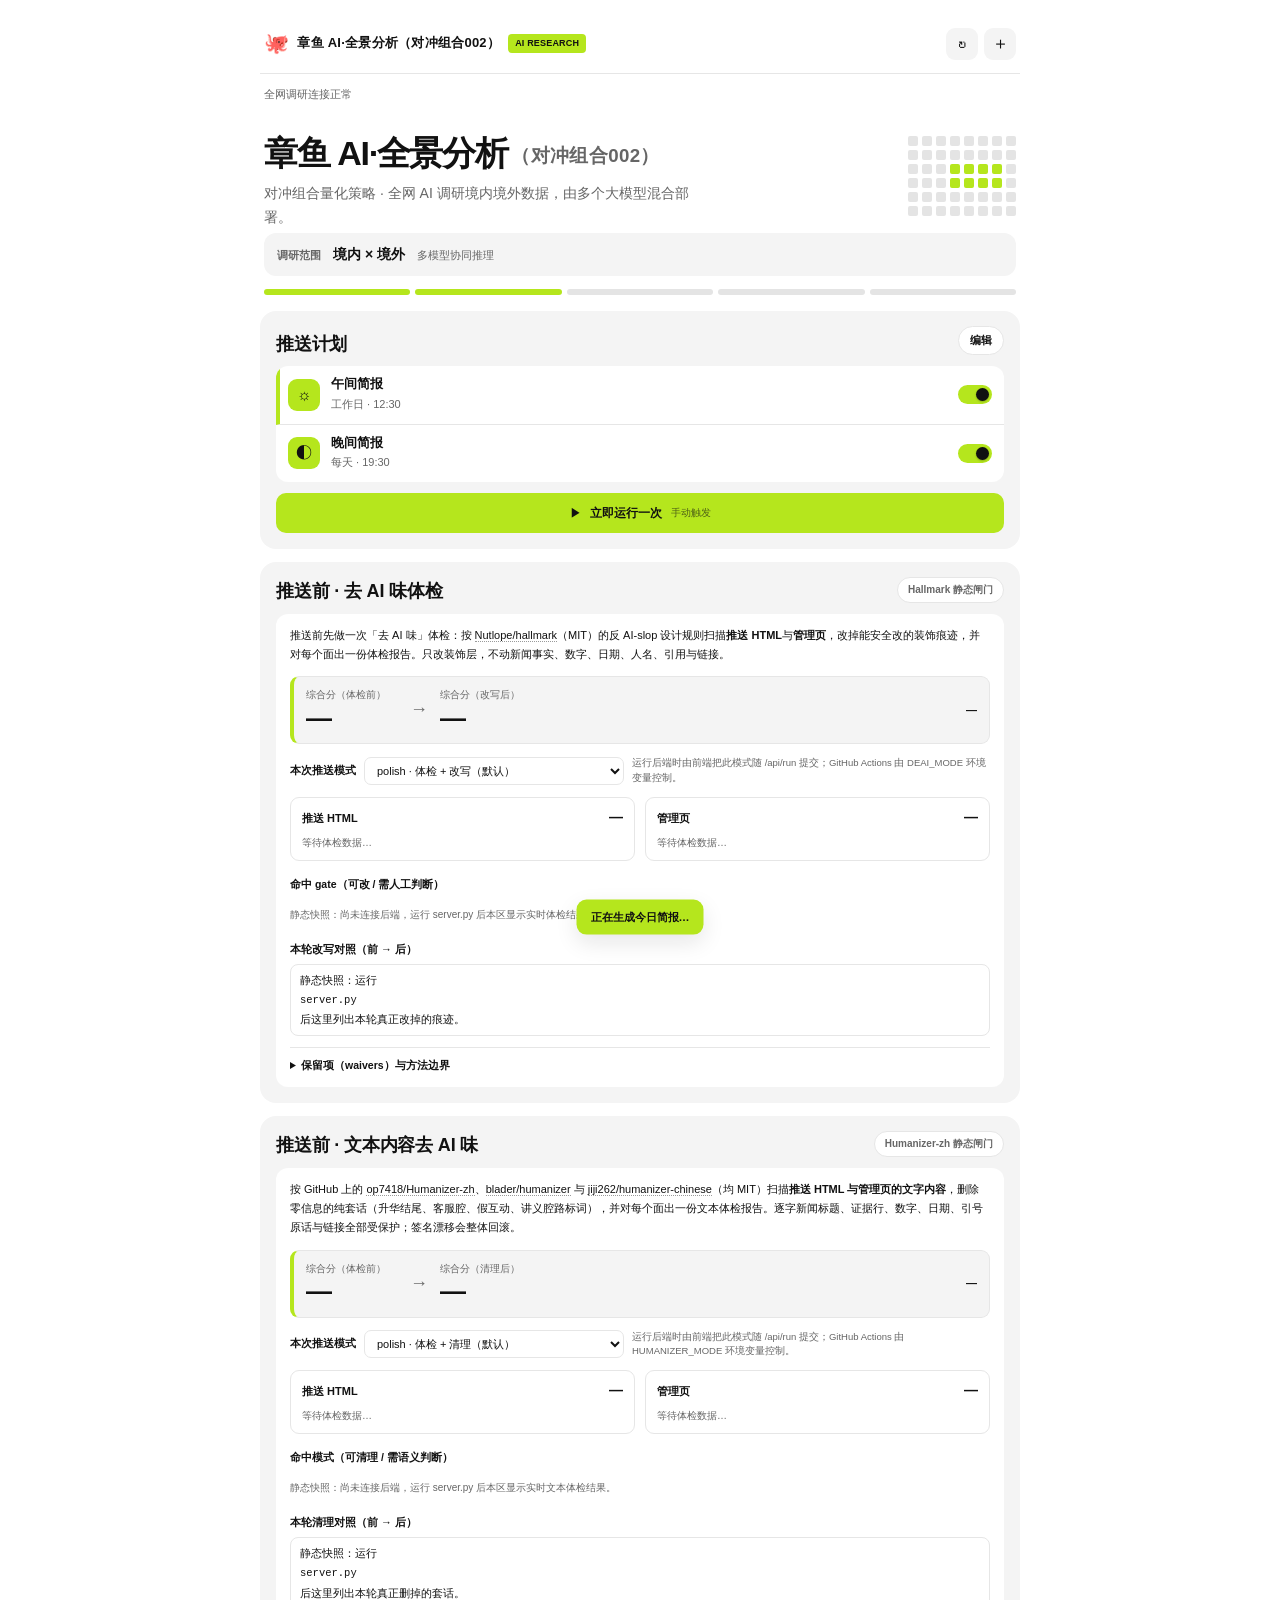
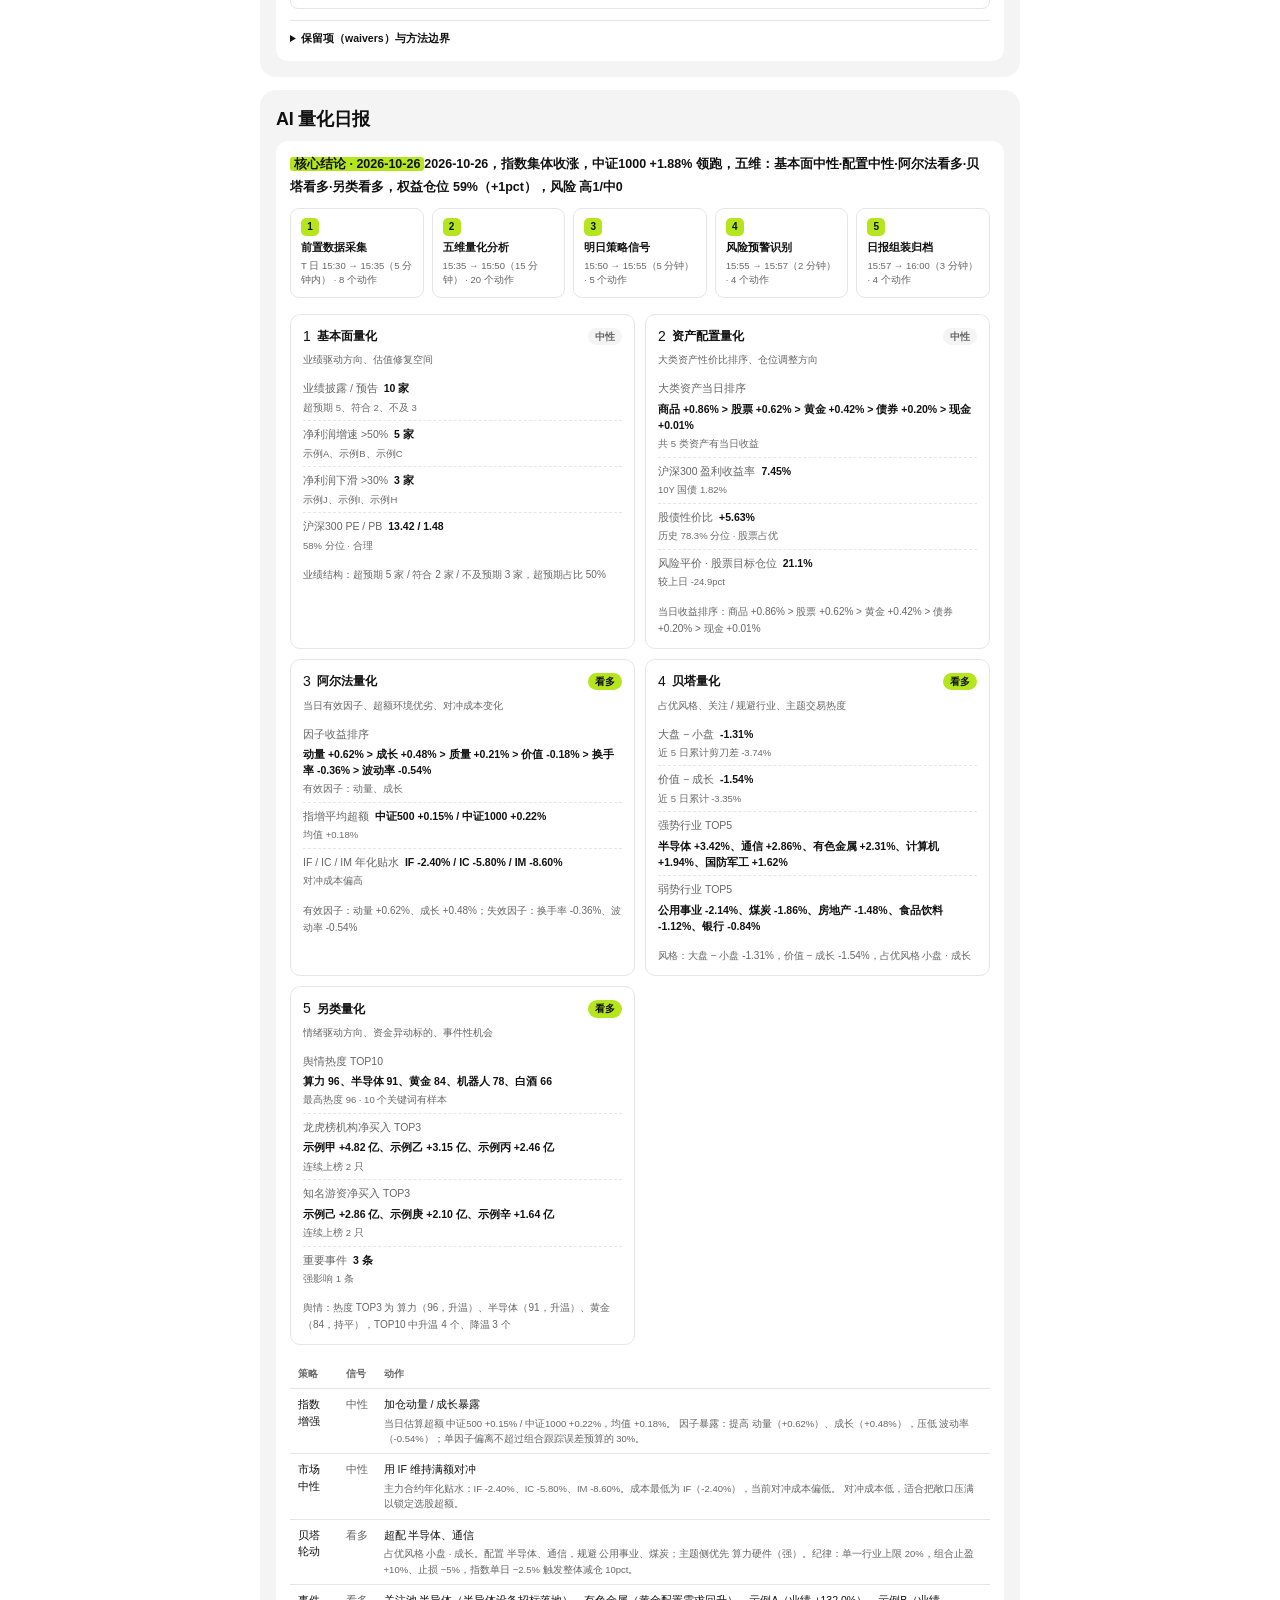
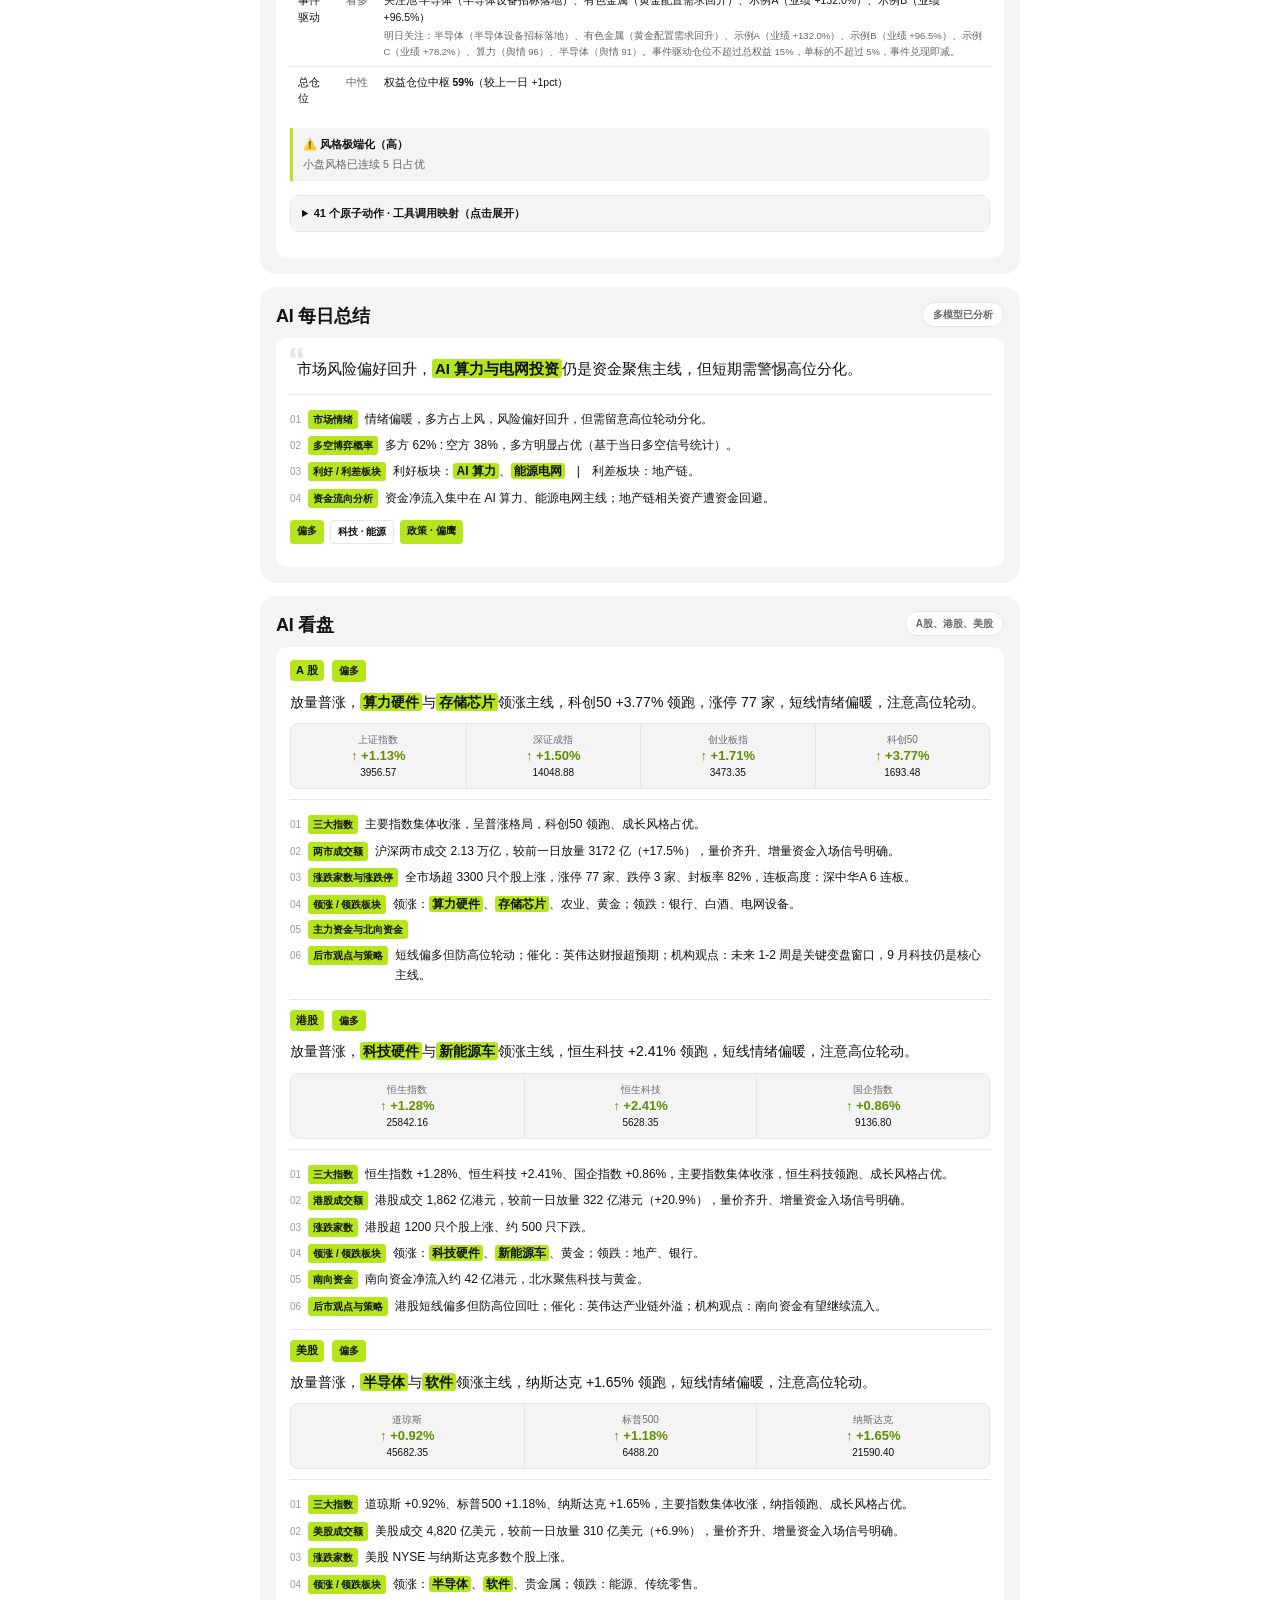
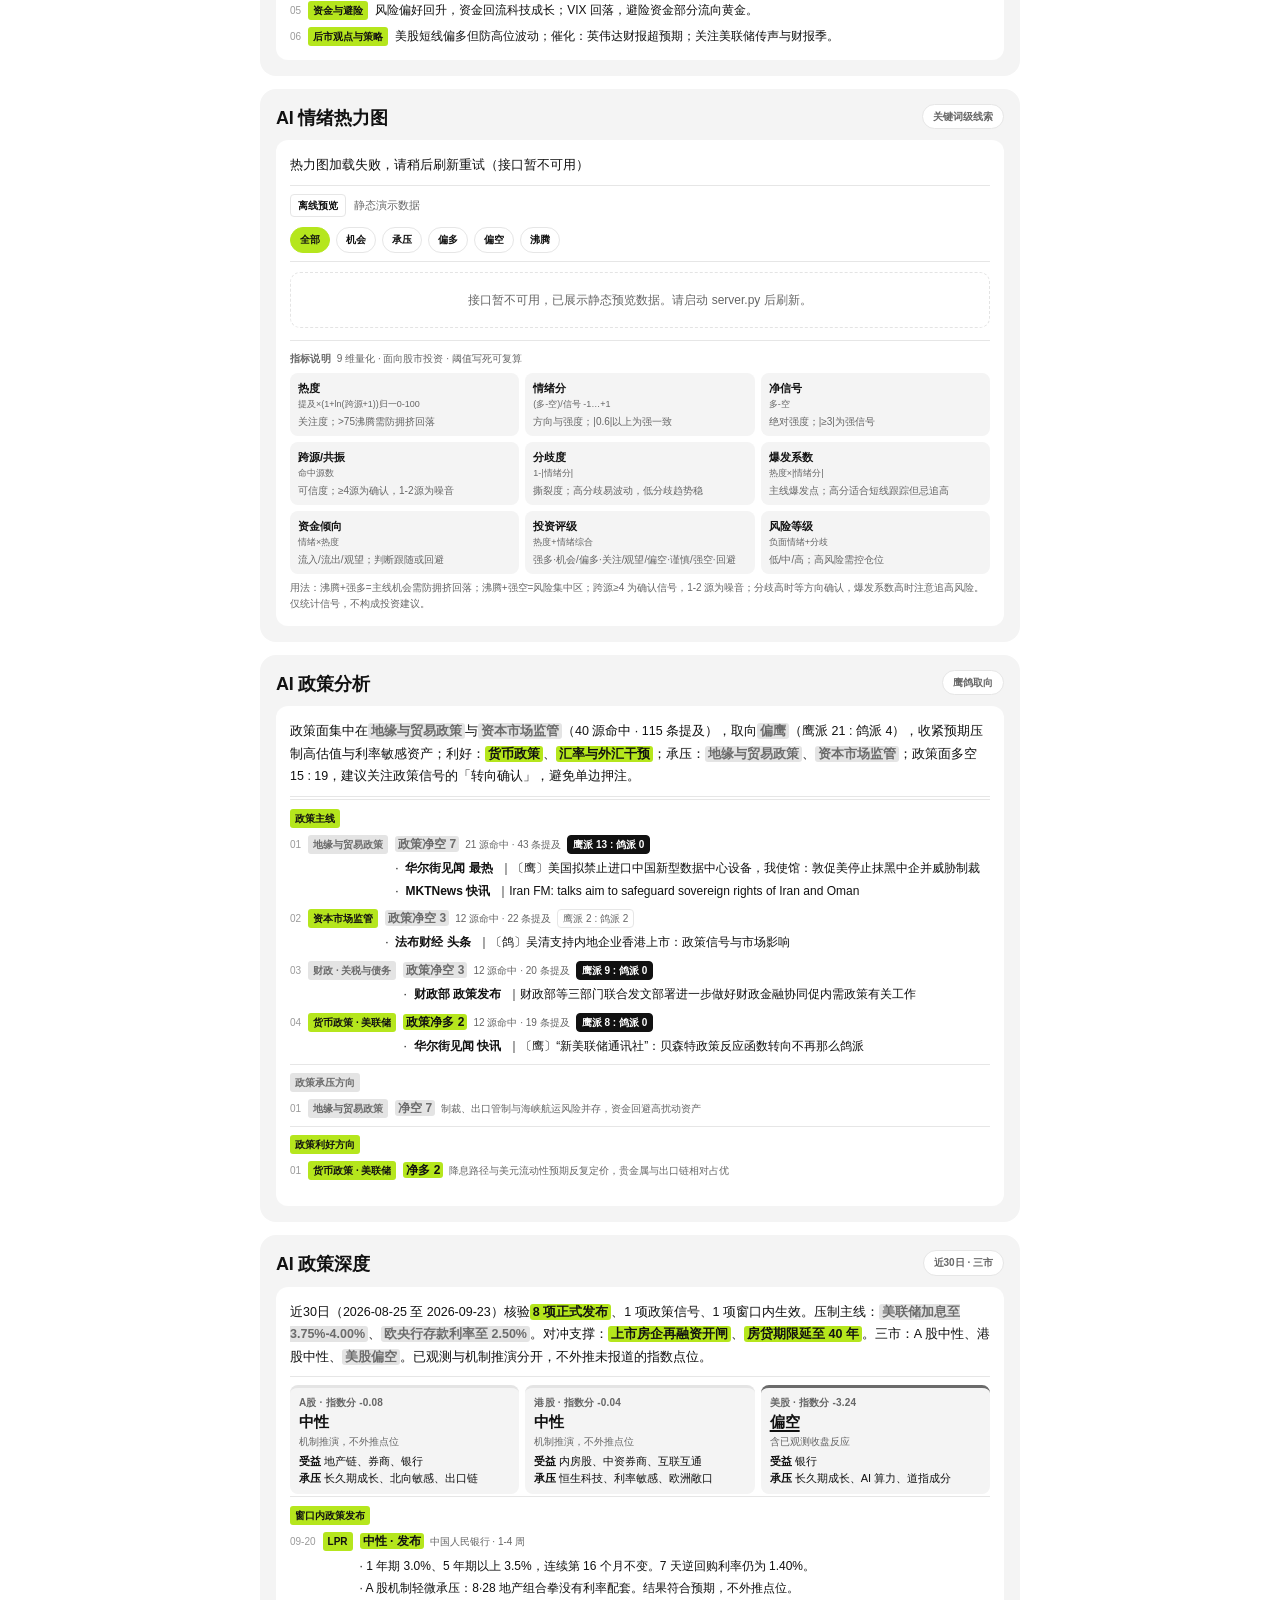
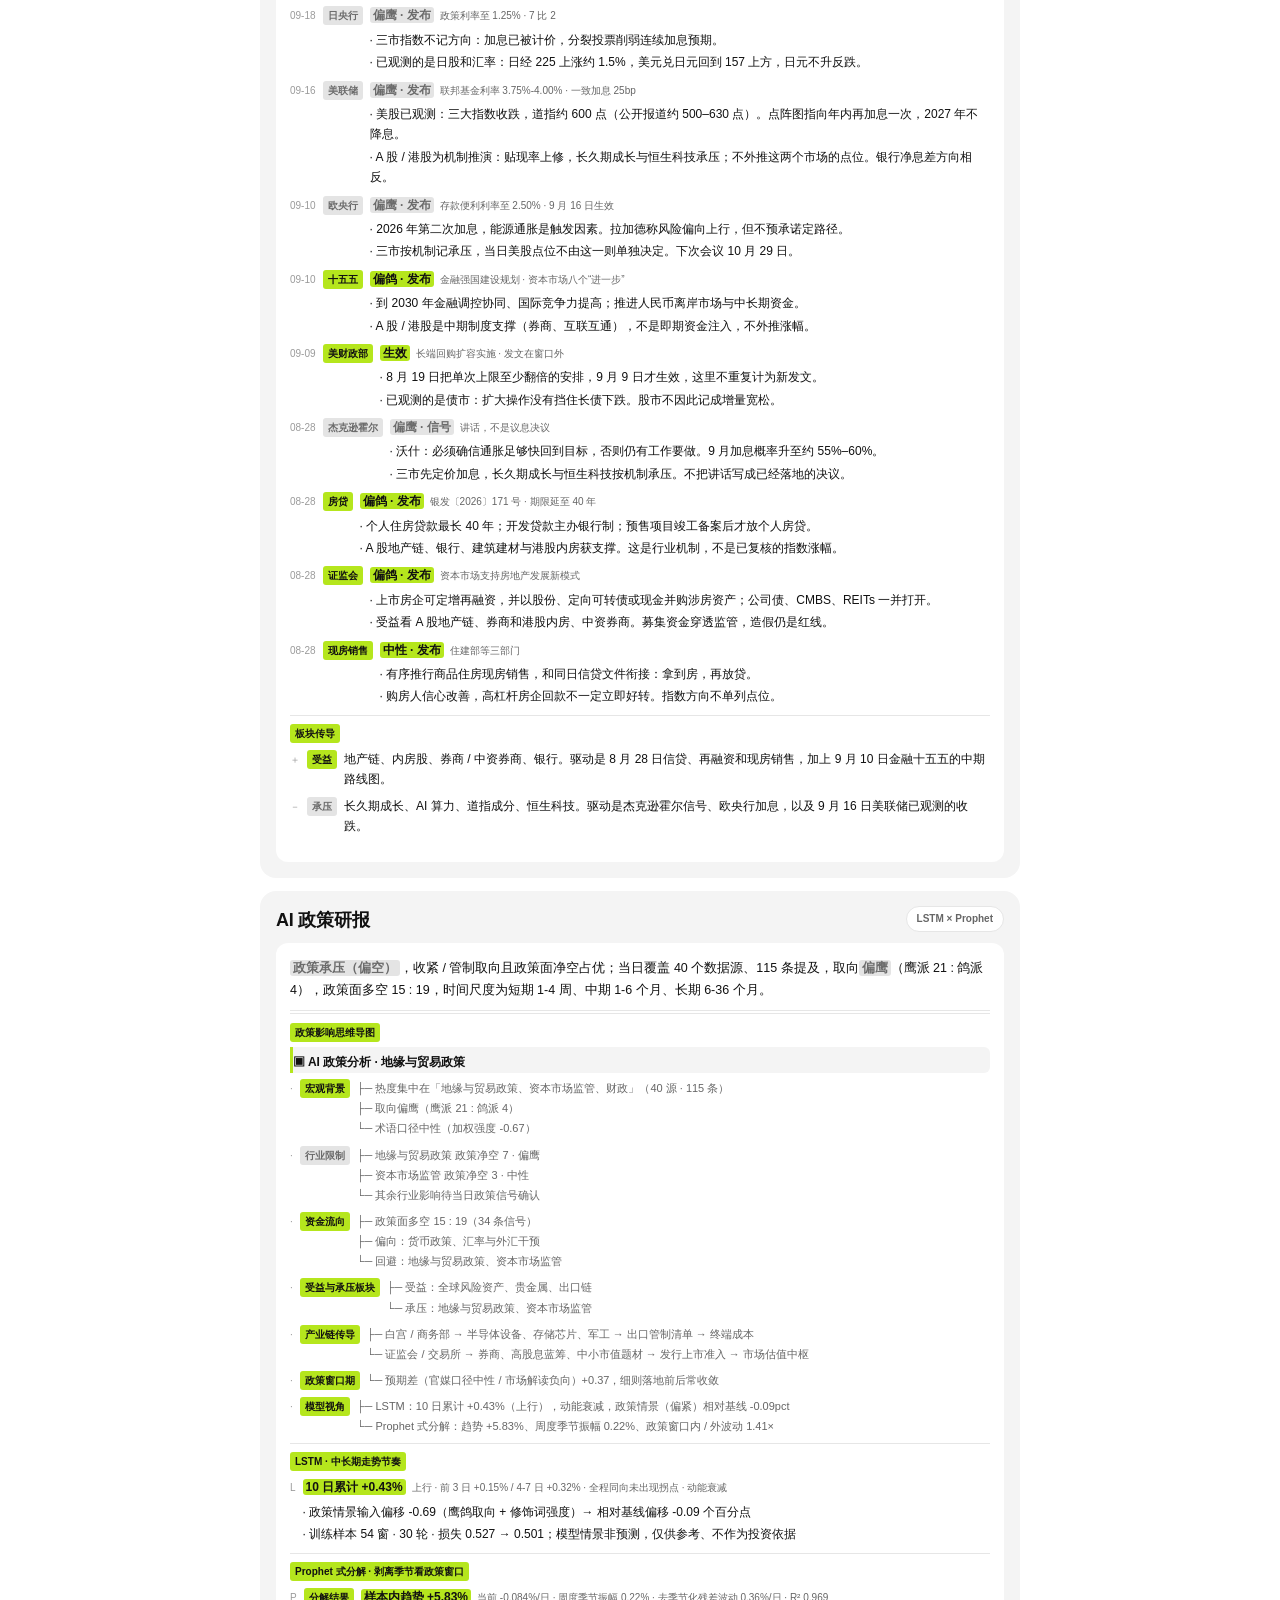
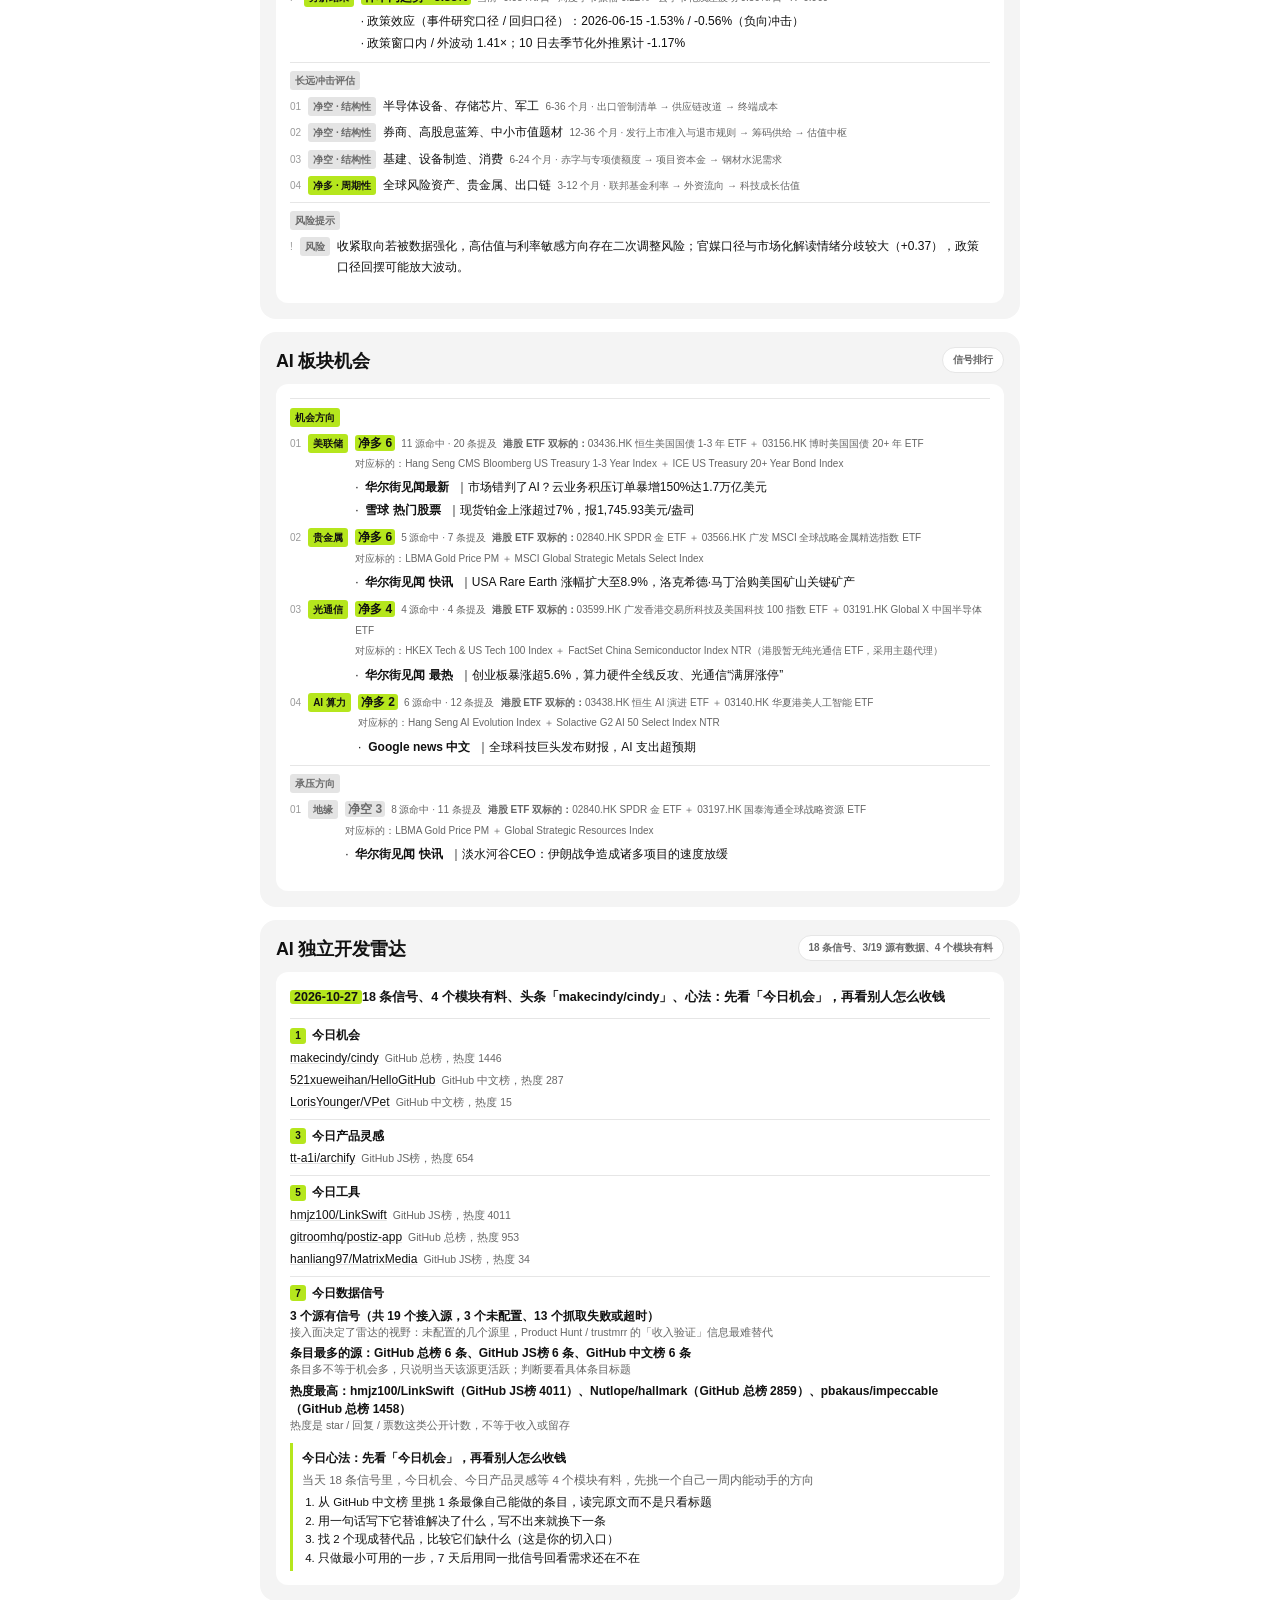
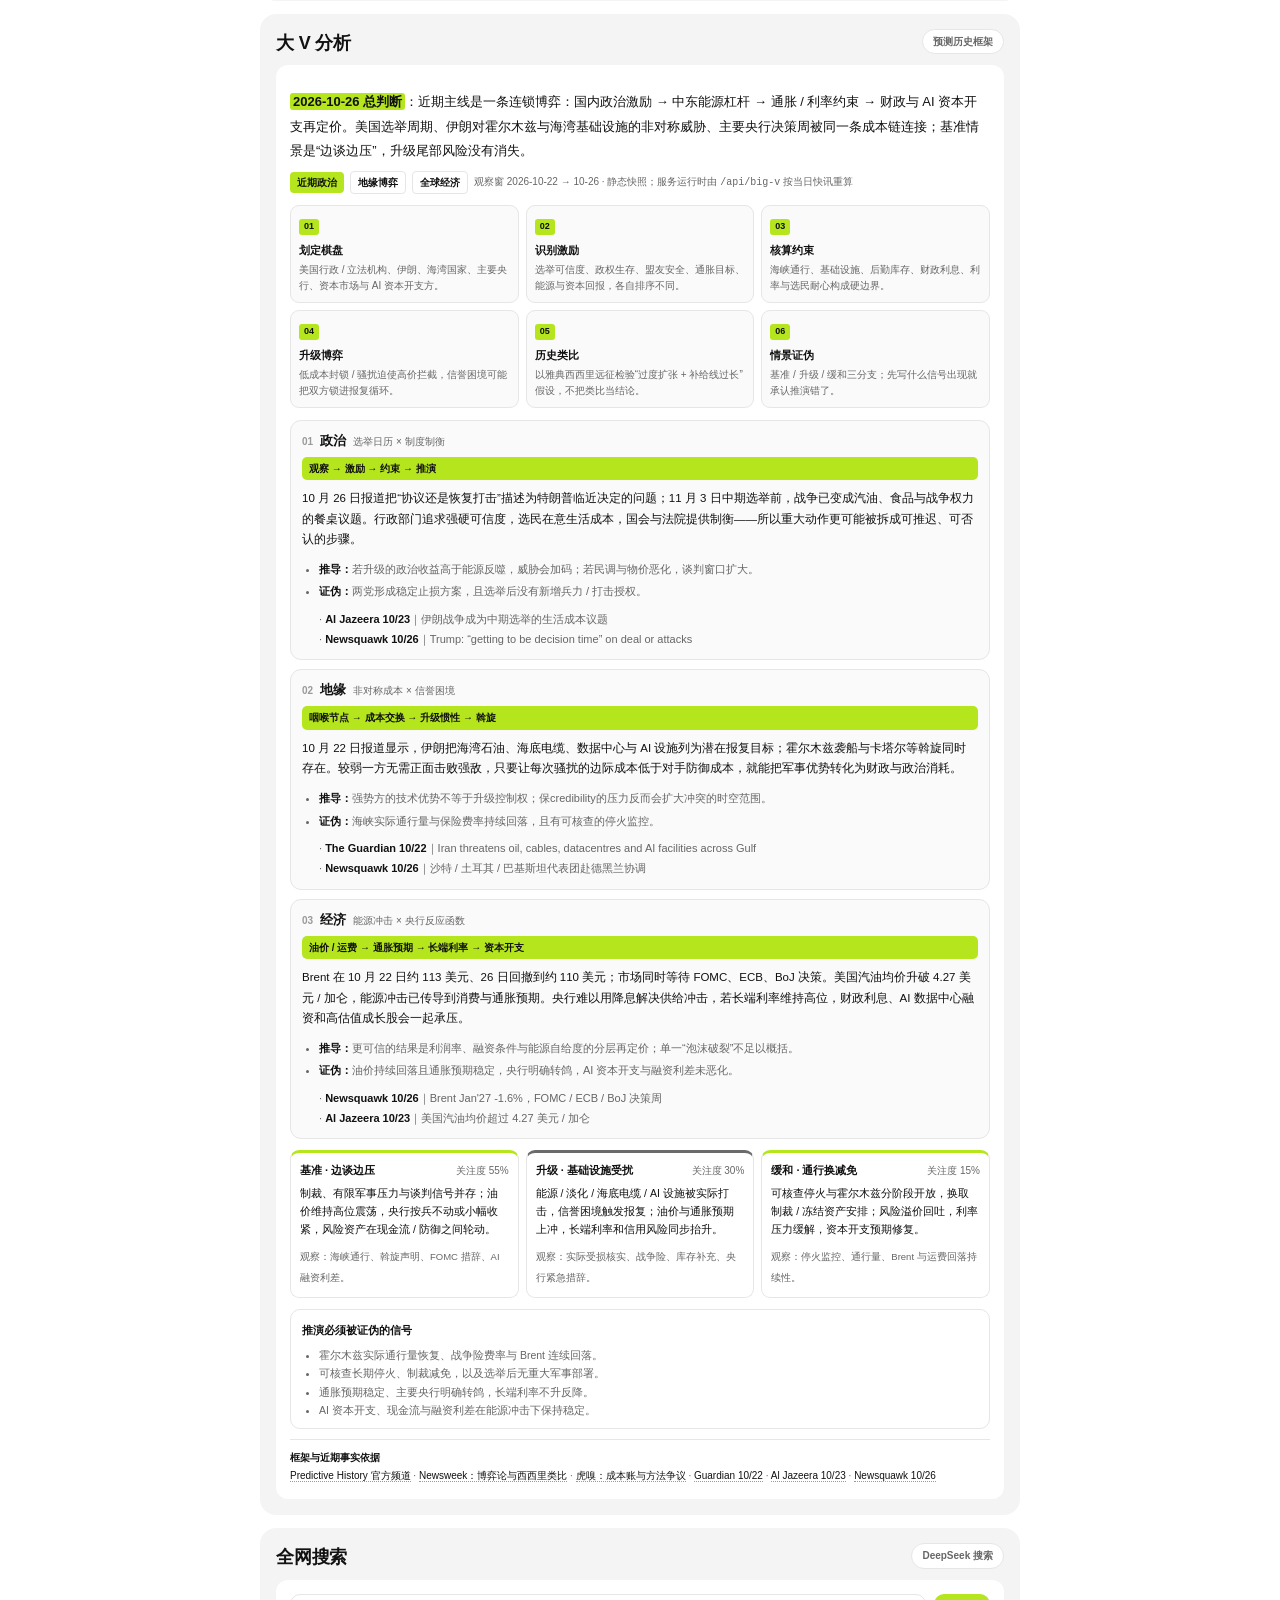
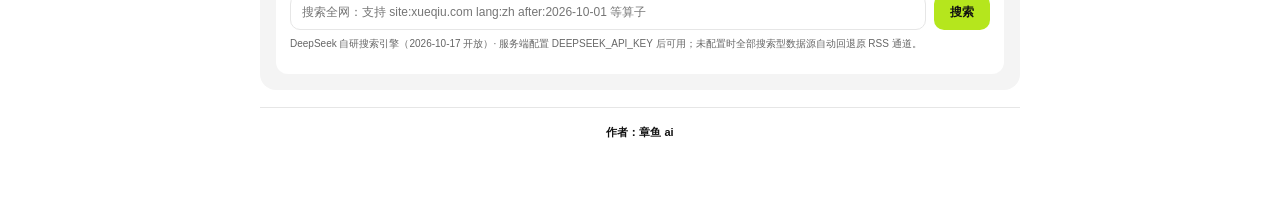
==== index.html @ f3f00130 "feat: 新增独立栏目「AI 独立开发雷达」（含「AI 提」） 参考 susumr/radar-dashboard 的信号雷达日报方法，用标准库重写： - indie_radar.py：19 个独立" ====
<!doctype html>
<html lang="zh-CN">
<head>
  <meta charset="UTF-8" />
  <meta name="viewport" content="width=device-width, initial-scale=1.0" />
  <meta name="description" content="章鱼 AI·全景分析（对冲组合002） — 全网 AI 调研境内境外数据，由多个大模型混合部署。" />
  <meta name="author" content="章鱼 ai" />
  <meta name="theme-color" content="#ffffff" />
  <title>章鱼 AI·全景分析（对冲组合002）</title>
  <link rel="stylesheet" href="styles.css?v=20261027" />
</head>
<body>
  <div class="crt-overlay" aria-hidden="true"></div>
  <div class="scanlines" aria-hidden="true"></div>

  <main class="pixel-shell">
    <header class="pixel-header">
      <div class="brand">
        <span class="brand-mark" aria-label="章鱼">🐙</span>
        <span class="brand-text">章鱼 AI·全景分析（对冲组合002）</span>
        <span class="pixel-badge">AI RESEARCH</span>
      </div>
      <div class="pixel-actions">
        <button class="pixel-btn" id="refreshBtn" aria-label="刷新数据">↻</button>
        <button class="pixel-btn" id="settingsBtn" aria-label="设置">＋</button>
      </div>
    </header>

    <div class="pixel-status" id="statusBar" role="status" aria-live="polite">

      <span>全网调研连接正常</span>
    </div>

    <section class="pixel-hero">
      <div class="hero-matrix" aria-hidden="true"><i></i><i></i><i></i><i></i><i></i><i></i><i></i><i></i><i></i><i></i><i></i><i></i><i></i><i></i><i></i><i></i><i></i><i></i><i></i><i class="on"></i><i class="on"></i><i class="on"></i><i class="on"></i><i></i><i></i><i></i><i></i><i class="on"></i><i class="on"></i><i class="on"></i><i class="on"></i><i></i><i></i><i></i><i></i><i></i><i></i><i></i><i></i><i></i><i></i><i></i><i></i><i></i><i></i><i></i><i></i><i></i></div>

      <h1>章鱼 AI·全景分析<small>（对冲组合002）</small></h1>
      <p class="hero-copy">对冲组合量化策略 · 全网 AI 调研境内境外数据，由多个大模型混合部署。</p>
      <div class="pixel-panel next-run">
        <span>调研范围</span>
        <strong>境内 × 境外</strong>
        <span>多模型协同推理</span>
      </div>
      <div class="seg-bar" aria-hidden="true"><i class="on"></i><i class="on"></i><i></i><i></i><i></i></div>
    </section>

    <section class="pixel-section schedule-section">
      <div class="pixel-section-head">
        <div><h2>推送计划</h2></div>
        <button class="pixel-text-btn" id="editSchedule">编辑</button>
      </div>
      <div class="schedule-card">
        <div class="time-row active" data-schedule="noon">
          <div class="time-icon">☼</div>
          <div><b>午间简报</b><small>工作日 · 12:30</small></div>
          <label class="pixel-switch" aria-label="午间简报开关"><input type="checkbox" checked data-toggle="noon"><span></span></label>
        </div>
        <div class="pixel-divider"></div>
        <div class="time-row" data-schedule="evening">
          <div class="time-icon moon">◐</div>
          <div><b>晚间简报</b><small>每天 · 19:30</small></div>
          <label class="pixel-switch" aria-label="晚间简报开关"><input type="checkbox" checked data-toggle="evening"><span></span></label>
        </div>
      </div>
      <button class="run-btn" id="runBtn" aria-label="立即运行一次">
        <span class="play">▶</span>
        <span>立即运行一次</span>
        <span class="run-state">手动触发</span>
      </button>
    </section>

    <section class="pixel-section" id="deaiSection" data-column="去AI味">
      <div class="pixel-section-head">
        <div><h2>推送前 · 去 AI 味体检</h2></div>
        <span class="ai-pill" id="deaiPill">Hallmark 静态闸门</span>
      </div>
      <article class="insight-card deai-card">
        <p class="deai-lead">推送前先做一次「去 AI 味」体检：按 <a href="https://github.com/Nutlope/hallmark" target="_blank" rel="noopener noreferrer">Nutlope/hallmark</a>（MIT）的反 AI-slop 设计规则扫描<strong>推送 HTML</strong>与<strong>管理页</strong>，改掉能安全改的装饰痕迹，并对每个面出一份体检报告。只改装饰层，不动新闻事实、数字、日期、人名、引用与链接。</p>

        <div class="deai-scoreboard">
          <div class="deai-score-cell">
            <small>综合分（体检前）</small>
            <b id="deaiScoreBefore">—</b>
          </div>
          <div class="deai-score-arrow" aria-hidden="true">→</div>
          <div class="deai-score-cell">
            <small>综合分（改写后）</small>
            <b id="deaiScoreAfter">—</b>
          </div>
          <div class="deai-score-delta" id="deaiScoreDelta">—</div>
        </div>

        <div class="deai-mode-row">
          <label for="deaiMode">本次推送模式</label>
          <select id="deaiMode" aria-label="去 AI 味模式">
            <option value="polish">polish · 体检 + 改写（默认）</option>
            <option value="audit">audit · 只体检不改写</option>
            <option value="off">off · 跳过去 AI 味闸门</option>
          </select>
          <span class="deai-mode-note">运行后端时由前端把此模式随 /api/run 提交；GitHub Actions 由 DEAI_MODE 环境变量控制。</span>
        </div>

        <div class="deai-surfaces" id="deaiSurfaces">
          <div class="deai-surface">
            <div class="deai-surface-head"><b>推送 HTML</b><span id="deaiPushScore">—</span></div>
            <p class="deai-surface-state" id="deaiPushState">等待体检数据…</p>
          </div>
          <div class="deai-surface">
            <div class="deai-surface-head"><b>管理页</b><span id="deaiPageScore">—</span></div>
            <p class="deai-surface-state" id="deaiPageState">等待体检数据…</p>
          </div>
        </div>

        <div class="deai-findings-wrap">
          <b>命中 gate（可改 / 需人工判断）</b>
          <ul class="deai-findings" id="deaiFindings">
            <li>静态快照：尚未连接后端，运行 server.py 后本区显示实时体检结果。</li>
          </ul>
        </div>

        <div class="deai-diff-wrap">
          <b>本轮改写对照（前 → 后）</b>
          <ul class="deai-diffs" id="deaiDiffs">
            <li>静态快照：运行 <code>server.py</code> 后这里列出本轮真正改掉的痕迹。</li>
          </ul>
        </div>

        <div class="deai-diff-wrap" id="deaiBlockedWrap" hidden>
          <b>没自动改的原因</b>
          <ul class="deai-diffs" id="deaiBlocked"></ul>
        </div>

        <details class="deai-details">
          <summary>保留项（waivers）与方法边界</summary>
          <ul class="deai-waivers" id="deaiWaivers">
            <li>品牌字标、功能性图标、邮件内联色与因果链箭头按 Hallmark waiver 机制保留。</li>
          </ul>
          <p class="deai-boundary" id="deaiBoundary">分数是启发式体检分，不是 AIGC 检测概率；render/judge 类 gate 需浏览器与人眼判定，本闸门不假装有结论。</p>
        </details>

        <div class="insight-foot" id="deaiFoot" data-meta="1"><span>规则来源：Nutlope/hallmark（MIT）· 本仓库为可静态判定的 M 类 gate 子集移植，零第三方依赖、可离线运行。静态快照 2026-10-27；实时报告见 <code>/api/hallmark</code>。</span></div>
      </article>
    </section>

    <section class="pixel-section" id="humanizerSection" data-column="文本去AI味">
      <div class="pixel-section-head">
        <div><h2>推送前 · 文本内容去 AI 味</h2></div>
        <span class="ai-pill" id="humanizerPill">Humanizer-zh 静态闸门</span>
      </div>
      <article class="insight-card deai-card">
        <p class="deai-lead">按 GitHub 上的 <a href="https://github.com/op7418/Humanizer-zh" target="_blank" rel="noopener noreferrer">op7418/Humanizer-zh</a>、<a href="https://github.com/blader/humanizer" target="_blank" rel="noopener noreferrer">blader/humanizer</a> 与 <a href="https://github.com/jiji262/humanizer-chinese" target="_blank" rel="noopener noreferrer">jiji262/humanizer-chinese</a>（均 MIT）扫描<strong>推送 HTML 与管理页的文字内容</strong>，删除零信息的纯套话（升华结尾、客服腔、假互动、讲义腔路标词），并对每个面出一份文本体检报告。逐字新闻标题、证据行、数字、日期、引号原话与链接全部受保护；签名漂移会整体回滚。</p>

        <div class="deai-scoreboard">
          <div class="deai-score-cell">
            <small>综合分（体检前）</small>
            <b id="hzScoreBefore">—</b>
          </div>
          <div class="deai-score-arrow" aria-hidden="true">→</div>
          <div class="deai-score-cell">
            <small>综合分（清理后）</small>
            <b id="hzScoreAfter">—</b>
          </div>
          <div class="deai-score-delta" id="hzScoreDelta">—</div>
        </div>

        <div class="deai-mode-row">
          <label for="humanizerMode">本次推送模式</label>
          <select id="humanizerMode" aria-label="文本去 AI 味模式">
            <option value="polish">polish · 体检 + 清理（默认）</option>
            <option value="audit">audit · 只体检不清理</option>
            <option value="off">off · 跳过文本层闸门</option>
          </select>
          <span class="deai-mode-note">运行后端时由前端把此模式随 /api/run 提交；GitHub Actions 由 HUMANIZER_MODE 环境变量控制。</span>
        </div>

        <div class="deai-surfaces">
          <div class="deai-surface">
            <div class="deai-surface-head"><b>推送 HTML</b><span id="hzPushScore">—</span></div>
            <p class="deai-surface-state" id="hzPushState">等待体检数据…</p>
          </div>
          <div class="deai-surface">
            <div class="deai-surface-head"><b>管理页</b><span id="hzPageScore">—</span></div>
            <p class="deai-surface-state" id="hzPageState">等待体检数据…</p>
          </div>
        </div>

        <div class="deai-findings-wrap">
          <b>命中模式（可清理 / 需语义判断）</b>
          <ul class="deai-findings" id="hzFindings">
            <li>静态快照：尚未连接后端，运行 server.py 后本区显示实时文本体检结果。</li>
          </ul>
        </div>

        <div class="deai-diff-wrap">
          <b>本轮清理对照（前 → 后）</b>
          <ul class="deai-diffs" id="hzDiffs">
            <li>静态快照：运行 <code>server.py</code> 后这里列出本轮真正删掉的套话。</li>
          </ul>
        </div>

        <div class="deai-diff-wrap" id="hzBlockedWrap" hidden>
          <b>没自动清的原因</b>
          <ul class="deai-diffs" id="hzBlocked"></ul>
        </div>

        <details class="deai-details">
          <summary>保留项（waivers）与方法边界</summary>
          <ul class="deai-waivers" id="hzWaivers">
            <li>逐字引用的新闻标题、公文用语、中文破折号与免责说明按上游「不是词语黑名单」原则保留。</li>
          </ul>
          <p class="deai-boundary" id="hzBoundary">需要语义判断的模式（假对比、三段式、意义拔高、模糊归因）只检测并报告，不做正则改写；分数是启发式体检分，不是 AI 生成概率。</p>
        </details>

        <div class="insight-foot" id="hzFoot" data-meta="1"><span>规则来源：op7418/Humanizer-zh 等 MIT 项目（Wikipedia Signs of AI writing）· 明确排除 MIT + Non-Commercial 的 swaylq/humanize-chinese，不引入其代码或词表。零第三方依赖、可离线运行。静态快照 2026-10-27；实时报告见 <code>/api/humanizer</code>。</span></div>
      </article>
    </section>

    <section class="pixel-section" id="quantDailySection" data-column="量化日报">
      <div class="pixel-section-head">
        <div><h2>AI 量化日报</h2></div>
        <span class="ai-pill" id="quantPill" data-meta="1">15:30 采集 · 16:00 交付</span>
      </div>
      <article class="insight-card quant-card">
        <div class="quant-notice" data-meta="1">
          <b>面向 AI Agent 的日频量化日报</b>：五步流程拆成 <b>41 个原子动作</b>，每个动作对应一次工具调用；
          A 股交易日 15:30 自动启动、16:00 前产出标准 Markdown 并按 <code>YYYYMMDD_量化交易日报.md</code> 归档，
          港股 / 美股按各自收盘时间平移。当日拿不到的指标一律写「数据暂缺」并标 ⚠️，不用前值或估计值顶替。
          采集层（<code>quant_feeds.py</code>）对接东方财富行情 / 板块 / 两融 / 龙虎榜 / 涨跌停池 / 大类资产，
          主源失败自动切腾讯行情；每个字段都标明「实测 / 代理 / 未取得」，代理项在日报里写清口径边界。
        </div>
        <p class="quant-summary" id="quantSummary"><mark>核心结论 · 2026-10-26</mark>2026-10-26，指数集体收涨，中证1000 +1.88% 领跑，五维：基本面中性·配置中性·阿尔法看多·贝塔看多·另类看多，权益仓位 59%（+1pct），风险 高1/中0</p>
        <div class="quant-meta" id="quantMeta" data-meta="1">
          <span class="meta-tag" data-meta="1">数据完整度 100%</span>
          <span class="meta-tag neutral">五维 3 看多 · 2 中性</span>
          <span class="meta-tag">权益仓位 59%</span>
          <span class="meta-tag neutral" data-meta="1">采集 实测 19、代理 0、未取得 0</span>
          <span>静态快照 2026-10-26（示例数据包）；服务运行时由 <code>/api/quant</code> 按当日数据重算</span>
        </div>
        <div class="quant-steps" id="quantTimeline">
          <div class="quant-step"><span>1</span><b>前置数据采集</b><small>T 日 15:30 → 15:35（5 分钟内） · 8 个动作</small></div>
          <div class="quant-step"><span>2</span><b>五维量化分析</b><small>15:35 → 15:50（15 分钟） · 20 个动作</small></div>
          <div class="quant-step"><span>3</span><b>明日策略信号</b><small>15:50 → 15:55（5 分钟） · 5 个动作</small></div>
          <div class="quant-step"><span>4</span><b>风险预警识别</b><small>15:55 → 15:57（2 分钟） · 4 个动作</small></div>
          <div class="quant-step"><span>5</span><b>日报组装归档</b><small>15:57 → 16:00（3 分钟） · 4 个动作</small></div>
        </div>
        <div class="quant-dims" id="quantDims">
          <article class="quant-dim">
            <div class="quant-dim-head"><span class="point-no">1</span><b>基本面量化</b><em class="neutral">中性</em></div>
            <p class="quant-dim-focus">业绩驱动方向、估值修复空间</p>
            <ul>
              <li><span>业绩披露 / 预告</span><b>10 家</b><small>超预期 5、符合 2、不及 3</small></li>
              <li><span>净利润增速 &gt;50%</span><b>5 家</b><small>示例A、示例B、示例C</small></li>
              <li><span>净利润下滑 &gt;30%</span><b>3 家</b><small>示例J、示例I、示例H</small></li>
              <li><span>沪深300 PE / PB</span><b>13.42 / 1.48</b><small>58% 分位 · 合理</small></li>
            </ul>
            <p class="quant-dim-note">业绩结构：超预期 5 家 / 符合 2 家 / 不及预期 3 家，超预期占比 50%</p>
          </article>
          <article class="quant-dim">
            <div class="quant-dim-head"><span class="point-no">2</span><b>资产配置量化</b><em class="neutral">中性</em></div>
            <p class="quant-dim-focus">大类资产性价比排序、仓位调整方向</p>
            <ul>
              <li><span>大类资产当日排序</span><b>商品 +0.86% &gt; 股票 +0.62% &gt; 黄金 +0.42% &gt; 债券 +0.20% &gt; 现金 +0.01%</b><small>共 5 类资产有当日收益</small></li>
              <li><span>沪深300 盈利收益率</span><b>7.45%</b><small>10Y 国债 1.82%</small></li>
              <li><span>股债性价比</span><b>+5.63%</b><small>历史 78.3% 分位 · 股票占优</small></li>
              <li><span>风险平价 · 股票目标仓位</span><b>21.1%</b><small>较上日 -24.9pct</small></li>
            </ul>
            <p class="quant-dim-note">当日收益排序：商品 +0.86% &gt; 股票 +0.62% &gt; 黄金 +0.42% &gt; 债券 +0.20% &gt; 现金 +0.01%</p>
          </article>
          <article class="quant-dim">
            <div class="quant-dim-head"><span class="point-no">3</span><b>阿尔法量化</b><em class="">看多</em></div>
            <p class="quant-dim-focus">当日有效因子、超额环境优劣、对冲成本变化</p>
            <ul>
              <li><span>因子收益排序</span><b>动量 +0.62% &gt; 成长 +0.48% &gt; 质量 +0.21% &gt; 价值 -0.18% &gt; 换手率 -0.36% &gt; 波动率 -0.54%</b><small>有效因子：动量、成长</small></li>
              <li><span>指增平均超额</span><b>中证500 +0.15% / 中证1000 +0.22%</b><small>均值 +0.18%</small></li>
              <li><span>IF / IC / IM 年化贴水</span><b>IF -2.40% / IC -5.80% / IM -8.60%</b><small>对冲成本偏高</small></li>
            </ul>
            <p class="quant-dim-note">有效因子：动量 +0.62%、成长 +0.48%；失效因子：换手率 -0.36%、波动率 -0.54%</p>
          </article>
          <article class="quant-dim">
            <div class="quant-dim-head"><span class="point-no">4</span><b>贝塔量化</b><em class="">看多</em></div>
            <p class="quant-dim-focus">占优风格、关注 / 规避行业、主题交易热度</p>
            <ul>
              <li><span>大盘 − 小盘</span><b>-1.31%</b><small>近 5 日累计剪刀差 -3.74%</small></li>
              <li><span>价值 − 成长</span><b>-1.54%</b><small>近 5 日累计 -3.35%</small></li>
              <li><span>强势行业 TOP5</span><b>半导体 +3.42%、通信 +2.86%、有色金属 +2.31%、计算机 +1.94%、国防军工 +1.62%</b></li>
              <li><span>弱势行业 TOP5</span><b>公用事业 -2.14%、煤炭 -1.86%、房地产 -1.48%、食品饮料 -1.12%、银行 -0.84%</b></li>
            </ul>
            <p class="quant-dim-note">风格：大盘 − 小盘 -1.31%，价值 − 成长 -1.54%，占优风格 小盘 · 成长</p>
          </article>
          <article class="quant-dim">
            <div class="quant-dim-head"><span class="point-no">5</span><b>另类量化</b><em class="">看多</em></div>
            <p class="quant-dim-focus">情绪驱动方向、资金异动标的、事件性机会</p>
            <ul>
              <li><span>舆情热度 TOP10</span><b>算力 96、半导体 91、黄金 84、机器人 78、白酒 66</b><small>最高热度 96 · 10 个关键词有样本</small></li>
              <li><span>龙虎榜机构净买入 TOP3</span><b>示例甲 +4.82 亿、示例乙 +3.15 亿、示例丙 +2.46 亿</b><small>连续上榜 2 只</small></li>
              <li><span>知名游资净买入 TOP3</span><b>示例己 +2.86 亿、示例庚 +2.10 亿、示例辛 +1.64 亿</b><small>连续上榜 2 只</small></li>
              <li><span>重要事件</span><b>3 条</b><small>强影响 1 条</small></li>
            </ul>
            <p class="quant-dim-note">舆情：热度 TOP3 为 算力（96，升温）、半导体（91，升温）、黄金（84，持平），TOP10 中升温 4 个、降温 3 个</p>
          </article>
        </div>
        <table class="quant-table" id="quantStrategy">
          <tr><th>策略</th><th>信号</th><th>动作</th></tr>
          <tr><td>指数增强</td><td>中性</td><td>加仓动量 / 成长暴露<small>当日估算超额 中证500 +0.15% / 中证1000 +0.22%，均值 +0.18%。 因子暴露：提高 动量（+0.62%）、成长（+0.48%），压低 波动率（-0.54%）；单因子偏离不超过组合跟踪误差预算的 30%。</small></td></tr>
          <tr><td>市场中性</td><td>中性</td><td>用 IF 维持满额对冲<small>主力合约年化贴水：IF -2.40%、IC -5.80%、IM -8.60%。成本最低为 IF（-2.40%），当前对冲成本偏低。 对冲成本低，适合把敞口压满以锁定选股超额。</small></td></tr>
          <tr><td>贝塔轮动</td><td>看多</td><td>超配 半导体、通信<small>占优风格 小盘 · 成长。配置 半导体、通信，规避 公用事业、煤炭；主题侧优先 算力硬件（强）。纪律：单一行业上限 20%，组合止盈 +10%、止损 −5%，指数单日 −2.5% 触发整体减仓 10pct。</small></td></tr>
          <tr><td>事件驱动</td><td>看多</td><td>关注池 半导体（半导体设备招标落地）、有色金属（黄金配置需求回升）、示例A（业绩 +132.0%）、示例B（业绩 +96.5%）<small>明日关注：半导体（半导体设备招标落地）、有色金属（黄金配置需求回升）、示例A（业绩 +132.0%）、示例B（业绩 +96.5%）、示例C（业绩 +78.2%）、算力（舆情 96）、半导体（舆情 91）。事件驱动仓位不超过总权益 15%，单标的不超过 5%，事件兑现即减。</small></td></tr>
          <tr><td>总仓位</td><td>中性</td><td>权益仓位中枢 <b>59%</b>（较上一日 +1pct）<small data-meta="1">五维加权 +0.29（基本面中性、配置中性、阿尔法看多、贝塔看多、另类看多）</small></td></tr>
        </table>
        <details class="quant-actions" id="quantProvenance" data-meta="1">
          <summary>采集明细 · 实测 19 / 代理 0 / 未取得 0（点击展开）</summary>
          <table class="quant-action-table">
            <tr><th>字段</th><th>状态</th><th>来源 / 缺口说明</th></tr>
            <tr><td>指数行情</td><td>✅ 实测</td><td>示例数据包（离线构造）<small>沪深300 / 中证500 / 中证1000</small></td></tr>
            <tr><td>两市成交额</td><td>✅ 实测</td><td>示例数据包（离线构造）<small>含环比</small></td></tr>
            <tr><td>市场宽度</td><td>✅ 实测</td><td>示例数据包（离线构造）<small>涨跌家数 + 涨停 / 跌停</small></td></tr>
            <tr><td>指数 PE / PB</td><td>✅ 实测</td><td>示例数据包（离线构造）<small>含近 10 年分位（示例值）</small></td></tr>
            <tr><td>风格剪刀差</td><td>✅ 实测</td><td>示例数据包（离线构造）</td></tr>
            <tr><td>行业板块</td><td>✅ 实测</td><td>示例数据包（离线构造）<small>申万一级（示例值）</small></td></tr>
            <tr><td>主题强度</td><td>✅ 实测</td><td>示例数据包（离线构造）<small>成交额占比 + 涨停家数 + 连板天数</small></td></tr>
            <tr><td>主力资金</td><td>✅ 实测</td><td>示例数据包（离线构造）<small>全市场主力净额</small></td></tr>
            <tr><td>两融余额</td><td>✅ 实测</td><td>示例数据包（离线构造）<small>含上一交易日</small></td></tr>
            <tr><td>龙虎榜</td><td>✅ 实测</td><td>示例数据包（离线构造）<small>机构 / 营业部席位</small></td></tr>
            <tr><td>大类资产</td><td>✅ 实测</td><td>示例数据包（离线构造）<small>10Y 国债 / 商品 / 黄金 / 汇率</small></td></tr>
            <tr><td>资产收益序列</td><td>✅ 实测</td><td>示例数据包（离线构造）<small>喂风险平价</small></td></tr>
            <tr><td>因子收益</td><td>✅ 实测</td><td>示例数据包（离线构造）<small>六因子（示例值）</small></td></tr>
            <tr><td>财报 / 业绩预告</td><td>✅ 实测</td><td>示例数据包（离线构造）<small>10 家（示例值）</small></td></tr>
            <tr><td>一致预期增速</td><td>✅ 实测</td><td>示例数据包（离线构造）<small>行业景气度环比（示例值）</small></td></tr>
            <tr><td>指增超额</td><td>✅ 实测</td><td>示例数据包（离线构造）</td></tr>
            <tr><td>IF / IC / IM 基差</td><td>✅ 实测</td><td>示例数据包（离线构造）</td></tr>
            <tr><td>舆情热度</td><td>✅ 实测</td><td>示例数据包（离线构造）</td></tr>
            <tr><td>政策事件</td><td>✅ 实测</td><td>示例数据包（离线构造）</td></tr>
          </table>
        </details>
        <ul class="quant-risks" id="quantRisks">
          <li><b>⚠️ 风格极端化（高）</b>小盘风格已连续 5 日占优</li>
        </ul>
        <details class="quant-actions" id="quantActions">
          <summary>41 个原子动作 · 工具调用映射（点击展开）</summary>
          <table class="quant-action-table">
            <tr><th>编号</th><th>动作</th><th>工具</th><th>产出</th></tr>
            <tr class="quant-action-group"><td colspan="4">步骤 1 · 前置数据采集　<small>T 日 15:30 → 15:35（5 分钟内） · 批量拉取 T 日收盘数据并完成校验，缺项切备用源</small></td></tr>
            <tr><td>S1-01</td><td>市场全景快照</td><td><code>market.snapshot</code></td><td>沪深300 / 中证500 / 中证1000 涨跌幅、全市场成交额、涨跌家数、涨跌停数</td></tr>
            <tr><td>S1-02</td><td>行业与风格切片</td><td><code>industry.sw1_returns</code></td><td>申万一级行业涨跌幅；大小盘、价值成长风格指数收益差</td></tr>
            <tr><td>S1-03</td><td>业绩披露清单</td><td><code>fundamental.filings</code></td><td>当日财报 / 业绩预告（净利润增速、是否超预期）</td></tr>
            <tr><td>S1-04</td><td>估值与一致预期</td><td><code>fundamental.valuation</code></td><td>核心指数 PE / PB 近 10 年分位；行业一致预期增速环比变动</td></tr>
            <tr><td>S1-05</td><td>资金三件套</td><td><code>flow.north_margin_lhb</code></td><td>北向净流入、两融余额变动、龙虎榜净买卖 TOP 标的</td></tr>
            <tr><td>S1-06</td><td>大类资产快照</td><td><code>macro.cross_asset</code></td><td>10Y 国债收益率、南华商品指数、黄金现货、美元兑人民币中间价</td></tr>
            <tr><td>S1-07</td><td>舆情与事件</td><td><code>alt.news_sentiment</code></td><td>财经热点事件、个股舆情热度排名</td></tr>
            <tr><td>S1-08</td><td>数据校验与切源</td><td><code>pipeline.validate</code></td><td>缺失项清单、异常值复核标记、实际使用的数据源</td></tr>
            <tr class="quant-action-group"><td colspan="4">步骤 2 · 五维量化分析　<small>15:35 → 15:50（15 分钟） · 基本面 / 资产配置 / 阿尔法 / 贝塔 / 另类，各出一张表和一句结论</small></td></tr>
            <tr><td>S2-01</td><td>业绩异动分类</td><td><code>analysis.earnings_split</code></td><td>超预期 / 符合 / 不及预期分类；净利润增速 &gt;50%、下滑 &gt;30% 各 TOP10</td></tr>
            <tr><td>S2-02</td><td>估值分位表</td><td><code>analysis.valuation_table</code></td><td>沪深300 / 中证500 / 中证1000 的 PE、PB 与近 10 年分位、估值区间</td></tr>
            <tr><td>S2-03</td><td>景气度变动</td><td><code>analysis.consensus_delta</code></td><td>申万一级行业一致预期盈利增速环比，提升 / 下滑 TOP5</td></tr>
            <tr><td>S2-04</td><td>基本面结论</td><td><code>analysis.conclusion</code></td><td>业绩驱动方向、估值修复空间、看多 / 中性 / 看空</td></tr>
            <tr><td>S2-05</td><td>大类资产收益排序</td><td><code>allocation.asset_returns</code></td><td>股票 / 债券 / 商品 / 黄金 / 现金当日收益 + 近 1 周 / 近 1 月累计</td></tr>
            <tr><td>S2-06</td><td>股债性价比</td><td><code>allocation.equity_bond</code></td><td>沪深300 盈利收益率 − 10Y 国债收益率、历史分位、配置偏向</td></tr>
            <tr><td>S2-07</td><td>风险平价仓位</td><td><code>allocation.risk_parity</code></td><td>股票 / 债券 / 商品 / 现金目标仓位，与上一日对比</td></tr>
            <tr><td>S2-08</td><td>配置结论</td><td><code>analysis.conclusion</code></td><td>大类资产性价比排序、仓位调整方向</td></tr>
            <tr><td>S2-09</td><td>因子收益</td><td><code>alpha.factor_returns</code></td><td>价值 / 成长 / 动量 / 波动率 / 换手率 / 质量六因子当日收益与排名</td></tr>
            <tr><td>S2-10</td><td>指增超额估算</td><td><code>alpha.excess_estimate</code></td><td>头部指增产品当日超额、市场平均超额水平</td></tr>
            <tr><td>S2-11</td><td>对冲成本</td><td><code>alpha.basis</code></td><td>年化贴水率、对冲成本高低判断</td></tr>
            <tr><td>S2-12</td><td>阿尔法结论</td><td><code>analysis.conclusion</code></td><td>当日有效因子、超额环境优劣、对冲成本变化</td></tr>
            <tr><td>S2-13</td><td>风格剪刀差</td><td><code>beta.style_spread</code></td><td>大盘−小盘、价值−成长当日收益差、占优风格、近 5 日趋势</td></tr>
            <tr><td>S2-14</td><td>行业强弱</td><td><code>beta.industry_rank</code></td><td>申万一级行业按涨跌幅、成交额增速排序，强弱各 TOP5</td></tr>
            <tr><td>S2-15</td><td>主题资金强度</td><td><code>beta.theme_strength</code></td><td>热点主题成交额占比、涨停家数、持续性等级（强 / 中 / 弱）</td></tr>
            <tr><td>S2-16</td><td>贝塔结论</td><td><code>analysis.conclusion</code></td><td>占优风格、关注 / 规避行业、主题交易热度</td></tr>
            <tr><td>S2-17</td><td>舆情热度榜</td><td><code>alt.sentiment_rank</code></td><td>全市场舆情热度 TOP10、热度变动方向、驱动事件</td></tr>
            <tr><td>S2-18</td><td>龙虎榜席位</td><td><code>alt.lhb_seats</code></td><td>机构净买入 TOP5、知名游资净买入 TOP5、连续上榜标记</td></tr>
            <tr><td>S2-19</td><td>政策事件评估</td><td><code>alt.event_impact</code></td><td>重要政策 / 行业事件及对板块影响等级（强 / 中 / 弱）</td></tr>
            <tr><td>S2-20</td><td>另类结论</td><td><code>analysis.conclusion</code></td><td>情绪驱动方向、资金异动标的、事件性机会提示</td></tr>
            <tr class="quant-action-group"><td colspan="4">步骤 3 · 明日策略信号　<small>15:50 → 15:55（5 分钟） · 把五维结论翻译成可执行的分策略指引，每条都带数值</small></td></tr>
            <tr><td>S3-01</td><td>指数增强指引</td><td><code>strategy.index_enhance</code></td><td>当日超额估算、因子暴露调整方向（加 / 减哪个因子）</td></tr>
            <tr><td>S3-02</td><td>市场中性指引</td><td><code>strategy.market_neutral</code></td><td>对冲成本、基差操作建议、最优对冲合约</td></tr>
            <tr><td>S3-03</td><td>贝塔轮动指引</td><td><code>strategy.beta_rotation</code></td><td>明日推荐风格 / 行业、建议仓位、止盈止损位</td></tr>
            <tr><td>S3-04</td><td>事件驱动池</td><td><code>strategy.event_pool</code></td><td>明日可关注的业绩 / 政策 / 舆情标的池</td></tr>
            <tr><td>S3-05</td><td>总仓位中枢</td><td><code>strategy.position</code></td><td>权益仓位中枢 0~100%，对比上一日变动</td></tr>
            <tr class="quant-action-group"><td colspan="4">步骤 4 · 风险预警识别　<small>15:55 → 15:57（2 分钟） · 四条规则自动跑，命中即高亮，未命中也要明说</small></td></tr>
            <tr><td>S4-01</td><td>极端波动</td><td><code>risk.extreme_move</code></td><td>指数单日 |涨跌幅| ≥ 2%、成交额环比异常放大 / 萎缩</td></tr>
            <tr><td>S4-02</td><td>流动性风险</td><td><code>risk.liquidity</code></td><td>北向单日净流出 &gt; 50 亿、两融余额大幅下降</td></tr>
            <tr><td>S4-03</td><td>风格极端化</td><td><code>risk.style_extreme</code></td><td>单一风格连续 5 日占优、行业分化度 &gt; 历史 90% 分位</td></tr>
            <tr><td>S4-04</td><td>事件风险</td><td><code>risk.event</code></td><td>重大政策利空、外围市场大幅波动等外部冲击</td></tr>
            <tr class="quant-action-group"><td colspan="4">步骤 5 · 日报组装归档　<small>15:57 → 16:00（3 分钟） · 按模板填充、压出 100 字摘要、按日期归档、异常项打标</small></td></tr>
            <tr><td>S5-01</td><td>模板填充</td><td><code>report.render</code></td><td>标准 Markdown 日报（含市场全景、五维、策略、风险四段）</td></tr>
            <tr><td>S5-02</td><td>摘要压缩</td><td><code>report.summary</code></td><td>100 字以内精简结论，置于文档顶部</td></tr>
            <tr><td>S5-03</td><td>归档</td><td><code>report.archive</code></td><td>reports/YYYYMMDD_量化交易日报.md</td></tr>
            <tr><td>S5-04</td><td>异常打标与日志</td><td><code>report.mark</code></td><td>⚠️ 异常项、✅ 核心信号，以及本次实际使用的数据源</td></tr>
          </table>
        </details>
        <div class="insight-foot" data-meta="1"><span>五维评分、仓位公式与风险阈值全部写死在 <code>quant_daily.SCORING</code> / <code>RISK_RULES</code>，
          同输入必然同输出；信号只有看多 / 中性 / 看空三档。数据源主备切换与兜底规则见 <code>docs/quant_daily.md</code>，
          归档目录 <code>reports/</code>。日报为规则引擎产物，不构成投资建议。</span></div>
      </article>
    </section>

    <section class="pixel-section">
      <div class="pixel-section-head">
        <div><h2>AI 每日总结</h2></div>
        <span class="ai-pill">多模型已分析</span>
      </div>
      <article class="insight-card" id="insightCard">
        <div class="quote-mark">“</div>
        <p id="insightText">市场风险偏好回升，<mark>AI 算力与电网投资</mark>仍是资金聚焦主线，但短期需警惕高位分化。</p>
        <ul class="insight-points" id="insightPoints">
          <li><span class="point-no">01</span><span class="point-label">市场情绪</span><span>情绪偏暖，多方占上风，风险偏好回升，但需留意高位轮动分化。</span></li>
          <li><span class="point-no">02</span><span class="point-label">多空博弈概率</span><span>多方 62% : 空方 38%，多方明显占优（基于当日多空信号统计）。</span></li>
          <li><span class="point-no">03</span><span class="point-label">利好 / 利差板块</span><span>利好板块：<mark>AI 算力</mark>、<mark>能源电网</mark>　|　利差板块：地产链。</span></li>
          <li><span class="point-no">04</span><span class="point-label">资金流向分析</span><span>资金净流入集中在 AI 算力、能源电网主线；地产链相关资产遭资金回避。</span></li>
        </ul>
        <div class="insight-meta">
          <span class="meta-tag" id="sentimentTag">偏多</span>
          <span class="meta-tag neutral" id="sectorTag">科技 · 能源</span>
          <span class="meta-tag" id="policyTag" title="口径见下方「AI 政策分析」板块">政策 · 偏鹰</span>
        </div>
        <div class="insight-foot" data-meta="1">
          <span id="insightSource">基于六大板块 69 源境内外快讯（新增 20 个中英文 / 多类型财经社区）</span>
          <button class="arrow-btn" id="expandBtn" aria-label="展开 AI 分析">↗</button>
        </div>
      </article>
    </section>

    <section class="pixel-section">
      <div class="pixel-section-head">
        <div><h2>AI 看盘</h2></div>
        <span class="ai-pill">A股、港股、美股</span>
      </div>
      <article class="review-card" id="reviewCard">
        <div class="review-market">
          <div class="review-head">
            <span class="review-market-name">A 股</span>
            <span class="meta-tag" id="reviewBias">偏多</span>
          </div>
          <p class="review-headline">放量普涨，<mark>算力硬件</mark>与<mark>存储芯片</mark>领涨主线，科创50 +3.77% 领跑，涨停 77 家，短线情绪偏暖，注意高位轮动。</p>
          <div class="review-strip">
            <div class="review-index"><b>上证指数</b><em class="up">↑ +1.13%</em><small>3956.57</small></div>
            <div class="review-index"><b>深证成指</b><em class="up">↑ +1.50%</em><small>14048.88</small></div>
            <div class="review-index"><b>创业板指</b><em class="up">↑ +1.71%</em><small>3473.35</small></div>
            <div class="review-index"><b>科创50</b><em class="up">↑ +3.77%</em><small>1693.48</small></div>
          </div>
          <ul class="review-points">
            <li><span class="point-no">01</span><span class="point-label">三大指数</span><span>主要指数集体收涨，呈普涨格局，科创50 领跑、成长风格占优。</span></li>
            <li><span class="point-no">02</span><span class="point-label">两市成交额</span><span>沪深两市成交 2.13 万亿，较前一日放量 3172 亿（+17.5%），量价齐升、增量资金入场信号明确。</span></li>
            <li><span class="point-no">03</span><span class="point-label">涨跌家数与涨跌停</span><span>全市场超 3300 只个股上涨，涨停 77 家、跌停 3 家、封板率 82%，连板高度：深中华A 6 连板。</span></li>
            <li><span class="point-no">04</span><span class="point-label">领涨 / 领跌板块</span><span>领涨：<mark>算力硬件</mark>、<mark>存储芯片</mark>、农业、黄金；领跌：银行、白酒、电网设备。</span></li>
            <li><span class="point-no">05</span><span class="point-label">主力资金与北向资金</span><span data-meta="1">机构与主力资金净流入主攻科技方向；北向实时数据自 2024 年 8 月起停止披露，以主力与两融口径观察。</span></li>
            <li><span class="point-no">06</span><span class="point-label">后市观点与策略</span><span>短线偏多但防高位轮动；催化：英伟达财报超预期；机构观点：未来 1-2 周是关键变盘窗口，9 月科技仍是核心主线。</span></li>
          </ul>
        </div>
        <div class="review-market">
          <div class="review-head">
            <span class="review-market-name">港股</span>
            <span class="meta-tag">偏多</span>
          </div>
          <p class="review-headline">放量普涨，<mark>科技硬件</mark>与<mark>新能源车</mark>领涨主线，恒生科技 +2.41% 领跑，短线情绪偏暖，注意高位轮动。</p>
          <div class="review-strip">
            <div class="review-index"><b>恒生指数</b><em class="up">↑ +1.28%</em><small>25842.16</small></div>
            <div class="review-index"><b>恒生科技</b><em class="up">↑ +2.41%</em><small>5628.35</small></div>
            <div class="review-index"><b>国企指数</b><em class="up">↑ +0.86%</em><small>9136.80</small></div>
          </div>
          <ul class="review-points">
            <li><span class="point-no">01</span><span class="point-label">三大指数</span><span>恒生指数 +1.28%、恒生科技 +2.41%、国企指数 +0.86%，主要指数集体收涨，恒生科技领跑、成长风格占优。</span></li>
            <li><span class="point-no">02</span><span class="point-label">港股成交额</span><span>港股成交 1,862 亿港元，较前一日放量 322 亿港元（+20.9%），量价齐升、增量资金入场信号明确。</span></li>
            <li><span class="point-no">03</span><span class="point-label">涨跌家数</span><span>港股超 1200 只个股上涨、约 500 只下跌。</span></li>
            <li><span class="point-no">04</span><span class="point-label">领涨 / 领跌板块</span><span>领涨：<mark>科技硬件</mark>、<mark>新能源车</mark>、黄金；领跌：地产、银行。</span></li>
            <li><span class="point-no">05</span><span class="point-label">南向资金</span><span>南向资金净流入约 42 亿港元，北水聚焦科技与黄金。</span></li>
            <li><span class="point-no">06</span><span class="point-label">后市观点与策略</span><span>港股短线偏多但防高位回吐；催化：英伟达产业链外溢；机构观点：南向资金有望继续流入。</span></li>
          </ul>
        </div>
        <div class="review-market">
          <div class="review-head">
            <span class="review-market-name">美股</span>
            <span class="meta-tag">偏多</span>
          </div>
          <p class="review-headline">放量普涨，<mark>半导体</mark>与<mark>软件</mark>领涨主线，纳斯达克 +1.65% 领跑，短线情绪偏暖，注意高位轮动。</p>
          <div class="review-strip">
            <div class="review-index"><b>道琼斯</b><em class="up">↑ +0.92%</em><small>45682.35</small></div>
            <div class="review-index"><b>标普500</b><em class="up">↑ +1.18%</em><small>6488.20</small></div>
            <div class="review-index"><b>纳斯达克</b><em class="up">↑ +1.65%</em><small>21590.40</small></div>
          </div>
          <ul class="review-points">
            <li><span class="point-no">01</span><span class="point-label">三大指数</span><span>道琼斯 +0.92%、标普500 +1.18%、纳斯达克 +1.65%，主要指数集体收涨，纳指领跑、成长风格占优。</span></li>
            <li><span class="point-no">02</span><span class="point-label">美股成交额</span><span>美股成交 4,820 亿美元，较前一日放量 310 亿美元（+6.9%），量价齐升、增量资金入场信号明确。</span></li>
            <li><span class="point-no">03</span><span class="point-label">涨跌家数</span><span>美股 NYSE 与纳斯达克多数个股上涨。</span></li>
            <li><span class="point-no">04</span><span class="point-label">领涨 / 领跌板块</span><span>领涨：<mark>半导体</mark>、<mark>软件</mark>、贵金属；领跌：能源、传统零售。</span></li>
            <li><span class="point-no">05</span><span class="point-label">资金与避险</span><span>风险偏好回升，资金回流科技成长；VIX 回落，避险资金部分流向黄金。</span></li>
            <li><span class="point-no">06</span><span class="point-label">后市观点与策略</span><span>美股短线偏多但防高位波动；催化：英伟达财报超预期；关注美联储传声与财报季。</span></li>
          </ul>
        </div>
      </article>
    </section>

    <section class="pixel-section" id="heatmapSection">
      <div class="pixel-section-head">
        <div><h2>AI 情绪热力图</h2></div>
        <span class="ai-pill" id="heatmapPill">关键词级线索</span>
      </div>
      <article class="insight-card" id="heatmapCard">
        <p class="policy-headline" id="heatmapHeadline">正在加载情绪热力图…</p>
        <div class="heatmap-meta" id="heatmapMeta"></div>
        <div class="heatmap-toolbar">
          <div class="heatmap-filters" id="heatmapFilters" role="toolbar" aria-label="热力图筛选">
            <button class="pixel-text-btn active" data-filter="all" aria-pressed="true">全部</button>
            <button class="pixel-text-btn" data-filter="机会" aria-pressed="false">机会</button>
            <button class="pixel-text-btn" data-filter="承压" aria-pressed="false">承压</button>
            <button class="pixel-text-btn" data-filter="偏多" aria-pressed="false">偏多</button>
            <button class="pixel-text-btn" data-filter="偏空" aria-pressed="false">偏空</button>
            <button class="pixel-text-btn" data-filter="沸腾" aria-pressed="false">沸腾</button>
          </div>
          <span class="heatmap-count" id="heatmapCount"></span>
        </div>
        <div class="heatmap-etf-pool" id="heatmapEtfPool" hidden></div>
        <div class="heatmap-grid" id="heatmapGrid" aria-live="polite"></div>
        <div class="heatmap-indicators" id="heatmapIndicators"></div>
        <div class="heatmap-drawer" id="heatmapDrawer" hidden></div>
        <div class="insight-foot" data-meta="1"><span id="heatmapFoot" data-meta="1">每个格子=一个投资关键词，点格子看 9 维指标、两个港股现有 ETF 与对应指数；多柜台产品同时标注 HKD / CNY / USD 柜台，无纯主题产品时标注代理 · 仅统计信号，不构成投资建议</span></div>
      </article>
    </section>

    <section class="pixel-section">
      <div class="pixel-section-head">
        <div><h2>AI 政策分析</h2></div>
        <span class="ai-pill">鹰鸽取向</span>
      </div>
      <article class="insight-card">
        <p class="policy-headline">政策面集中在<mark class="press">地缘与贸易政策</mark>与<mark class="press">资本市场监管</mark>（40 源命中 · 115 条提及），取向<mark class="press">偏鹰</mark>（鹰派 21 : 鸽派 4），收紧预期压制高估值与利率敏感资产；利好：<mark>货币政策</mark>、<mark>汇率与外汇干预</mark>；承压：<mark class="press">地缘与贸易政策</mark>、<mark class="press">资本市场监管</mark>；政策面多空 15 : 19，建议关注政策信号的「转向确认」，避免单边押注。</p>
        <ul class="insight-points sector-points">
          <li class="group-row"><span class="group-label">政策主线</span><span class="group-note" data-meta="1">按跨源命中 × 提及条数排序 · 每条给出政策净向与支撑新闻</span></li>
          <li><span class="point-no">01</span><span class="point-label press">地缘与贸易政策</span><span><mark class="press">政策净空 7</mark><span class="sector-stat">21 源命中 · 43 条提及</span><span class="stance-tag hawk">鹰派 13 : 鸽派 0</span>
            <ul class="sector-evidence">
              <li>· <span class="ev-src">华尔街见闻 最热</span>｜〔鹰〕美国拟禁止进口中国新型数据中心设备，我使馆：敦促美停止抹黑中企并威胁制裁</li>
              <li>· <span class="ev-src">MKTNews 快讯</span>｜Iran FM: talks aim to safeguard sovereign rights of Iran and Oman</li>
            </ul></span></li>
          <li><span class="point-no">02</span><span class="point-label">资本市场监管</span><span><mark class="press">政策净空 3</mark><span class="sector-stat">12 源命中 · 22 条提及</span><span class="stance-tag">鹰派 2 : 鸽派 2</span>
            <ul class="sector-evidence">
              <li>· <span class="ev-src">法布财经 头条</span>｜〔鸽〕吴清支持内地企业香港上市：政策信号与市场影响</li>
            </ul></span></li>
          <li><span class="point-no">03</span><span class="point-label press">财政 · 关税与债务</span><span><mark class="press">政策净空 3</mark><span class="sector-stat">12 源命中 · 20 条提及</span><span class="stance-tag hawk">鹰派 9 : 鸽派 0</span>
            <ul class="sector-evidence">
              <li>· <span class="ev-src">财政部 政策发布</span>｜财政部等三部门联合发文部署进一步做好财政金融协同促内需政策有关工作</li>
            </ul></span></li>
          <li><span class="point-no">04</span><span class="point-label">货币政策 · 美联储</span><span><mark>政策净多 2</mark><span class="sector-stat">12 源命中 · 19 条提及</span><span class="stance-tag hawk">鹰派 8 : 鸽派 0</span>
            <ul class="sector-evidence">
              <li>· <span class="ev-src">华尔街见闻 快讯</span>｜〔鹰〕“新美联储通讯社”：贝森特政策反应函数转向不再那么鸽派</li>
            </ul></span></li>
          <li class="group-row"><span class="group-label press">政策承压方向</span><span class="group-note" data-meta="1">收紧 / 管制类信号占优，估值与情绪受压</span></li>
          <li><span class="point-no">01</span><span class="point-label press">地缘与贸易政策</span><span><mark class="press">净空 7</mark><span class="sector-stat">制裁、出口管制与海峡航运风险并存，资金回避高扰动资产</span></span></li>
          <li class="group-row"><span class="group-label">政策利好方向</span><span class="group-note" data-meta="1">宽松 / 扶持类信号占优，对市场构成支撑</span></li>
          <li><span class="point-no">01</span><span class="point-label">货币政策 · 美联储</span><span><mark>净多 2</mark><span class="sector-stat">降息路径与美元流动性预期反复定价，贵金属与出口链相对占优</span></span></li>
        </ul>
        <div class="insight-foot" data-meta="1"><span>政策取向由鹰派 / 鸽派词库判定，否定表述自动反转（如「不再那么鸽派」计为鹰派）· 与「AI 每日总结」「AI 板块机会」共用同一批浏览标题，页面为静态预览</span></div>
      </article>
    </section>

    <section class="pixel-section" id="policyDeepSection">
      <div class="pixel-section-head">
        <div><h2>AI 政策深度</h2></div>
        <span class="ai-pill" id="policyDeepPill">近30日 · 三市</span>
      </div>
      <article class="insight-card" id="policyDeepCard">
        <p class="policy-headline" id="policyDeepHeadline">近30日（2026-08-25 至 2026-09-23）核验<mark>8 项正式发布</mark>、1 项政策信号、1 项窗口内生效。压制主线：<mark class="press">美联储加息至 3.75%-4.00%</mark>、<mark class="press">欧央行存款利率至 2.50%</mark>。对冲支撑：<mark>上市房企再融资开闸</mark>、<mark>房贷期限延至 40 年</mark>。三市：A 股中性、港股中性、<mark class="press">美股偏空</mark>。已观测与机制推演分开，不外推未报道的指数点位。</p>
        <div class="impact-board" id="policyDeepBoard">
          <div class="impact-cell neutral">
            <div class="impact-name">A股 · 指数分 -0.08</div>
            <div class="impact-bias">中性</div>
            <div class="impact-score">机制推演，不外推点位</div>
            <div class="impact-split"><b>受益</b> 地产链、券商、银行<br><b>承压</b> 长久期成长、北向敏感、出口链</div>
          </div>
          <div class="impact-cell neutral">
            <div class="impact-name">港股 · 指数分 -0.04</div>
            <div class="impact-bias">中性</div>
            <div class="impact-score">机制推演，不外推点位</div>
            <div class="impact-split"><b>受益</b> 内房股、中资券商、互联互通<br><b>承压</b> 恒生科技、利率敏感、欧洲敞口</div>
          </div>
          <div class="impact-cell press">
            <div class="impact-name">美股 · 指数分 -3.24</div>
            <div class="impact-bias">偏空</div>
            <div class="impact-score">含已观测收盘反应</div>
            <div class="impact-split"><b>受益</b> 银行<br><b>承压</b> 长久期成长、AI 算力、道指成分</div>
          </div>
        </div>
        <ul class="insight-points sector-points" id="policyDeepList">
          <li class="group-row"><span class="group-label">窗口内政策发布</span><span class="group-note" data-meta="1">2026-08-25 至 2026-09-23 · 10 项已核验 · 新的在前 · 正式发布才计入「发布」</span></li>
          <li><span class="point-no">09-20</span><span class="point-label">LPR</span><span><mark>中性 · 发布</mark><span class="sector-stat">中国人民银行 · 1-4 周</span>
            <ul class="sector-evidence">
              <li>· 1 年期 3.0%、5 年期以上 3.5%，连续第 16 个月不变。7 天逆回购利率仍为 1.40%。</li>
              <li>· A 股机制轻微承压：8·28 地产组合拳没有利率配套。结果符合预期，不外推点位。</li>
            </ul></span></li>
          <li><span class="point-no">09-18</span><span class="point-label press">日央行</span><span><mark class="press">偏鹰 · 发布</mark><span class="sector-stat">政策利率至 1.25% · 7 比 2</span>
            <ul class="sector-evidence">
              <li>· 三市指数不记方向：加息已被计价，分裂投票削弱连续加息预期。</li>
              <li>· 已观测的是日股和汇率：日经 225 上涨约 1.5%，美元兑日元回到 157 上方，日元不升反跌。</li>
            </ul></span></li>
          <li><span class="point-no">09-16</span><span class="point-label press">美联储</span><span><mark class="press">偏鹰 · 发布</mark><span class="sector-stat">联邦基金利率 3.75%-4.00% · 一致加息 25bp</span>
            <ul class="sector-evidence">
              <li>· 美股已观测：三大指数收跌，道指约 600 点（公开报道约 500–630 点）。点阵图指向年内再加息一次，2027 年不降息。</li>
              <li>· A 股 / 港股为机制推演：贴现率上修，长久期成长与恒生科技承压；不外推这两个市场的点位。银行净息差方向相反。</li>
            </ul></span></li>
          <li><span class="point-no">09-10</span><span class="point-label press">欧央行</span><span><mark class="press">偏鹰 · 发布</mark><span class="sector-stat">存款便利利率至 2.50% · 9 月 16 日生效</span>
            <ul class="sector-evidence">
              <li>· 2026 年第二次加息，能源通胀是触发因素。拉加德称风险偏向上行，但不预承诺定路径。</li>
              <li>· 三市按机制记承压，当日美股点位不由这一则单独决定。下次会议 10 月 29 日。</li>
            </ul></span></li>
          <li><span class="point-no">09-10</span><span class="point-label">十五五</span><span><mark>偏鸽 · 发布</mark><span class="sector-stat">金融强国建设规划 · 资本市场八个“进一步”</span>
            <ul class="sector-evidence">
              <li>· 到 2030 年金融调控协同、国际竞争力提高；推进人民币离岸市场与中长期资金。</li>
              <li>· A 股 / 港股是中期制度支撑（券商、互联互通），不是即期资金注入，不外推涨幅。</li>
            </ul></span></li>
          <li><span class="point-no">09-09</span><span class="point-label">美财政部</span><span><mark>生效</mark><span class="sector-stat">长端回购扩容实施 · 发文在窗口外</span>
            <ul class="sector-evidence">
              <li>· 8 月 19 日把单次上限至少翻倍的安排，9 月 9 日才生效，这里不重复计为新发文。</li>
              <li>· 已观测的是债市：扩大操作没有挡住长债下跌。股市不因此记成增量宽松。</li>
            </ul></span></li>
          <li><span class="point-no">08-28</span><span class="point-label press">杰克逊霍尔</span><span><mark class="press">偏鹰 · 信号</mark><span class="sector-stat">讲话，不是议息决议</span>
            <ul class="sector-evidence">
              <li>· 沃什：必须确信通胀足够快回到目标，否则仍有工作要做。9 月加息概率升至约 55%–60%。</li>
              <li>· 三市先定价加息，长久期成长与恒生科技按机制承压。不把讲话写成已经落地的决议。</li>
            </ul></span></li>
          <li><span class="point-no">08-28</span><span class="point-label">房贷</span><span><mark>偏鸽 · 发布</mark><span class="sector-stat">银发〔2026〕171 号 · 期限延至 40 年</span>
            <ul class="sector-evidence">
              <li>· 个人住房贷款最长 40 年；开发贷款主办银行制；预售项目竣工备案后才放个人房贷。</li>
              <li>· A 股地产链、银行、建筑建材与港股内房获支撑。这是行业机制，不是已复核的指数涨幅。</li>
            </ul></span></li>
          <li><span class="point-no">08-28</span><span class="point-label">证监会</span><span><mark>偏鸽 · 发布</mark><span class="sector-stat">资本市场支持房地产发展新模式</span>
            <ul class="sector-evidence">
              <li>· 上市房企可定增再融资，并以股份、定向可转债或现金并购涉房资产；公司债、CMBS、REITs 一并打开。</li>
              <li>· 受益看 A 股地产链、券商和港股内房、中资券商。募集资金穿透监管，造假仍是红线。</li>
            </ul></span></li>
          <li><span class="point-no">08-28</span><span class="point-label">现房销售</span><span><mark>中性 · 发布</mark><span class="sector-stat">住建部等三部门</span>
            <ul class="sector-evidence">
              <li>· 有序推行商品住房现房销售，和同日信贷文件衔接：拿到房，再放贷。</li>
              <li>· 购房人信心改善，高杠杆房企回款不一定立即好转。指数方向不单列点位。</li>
            </ul></span></li>
          <li class="group-row"><span class="group-label">板块传导</span><span class="group-note" data-meta="1">跨政策加总 · 不是指数点位 · 同一天的地产文件按主题合并计分，避免把组合拳乘成三倍</span></li>
          <li><span class="point-no">＋</span><span class="point-label">受益</span><span>地产链、内房股、券商 / 中资券商、银行。驱动是 8 月 28 日信贷、再融资和现房销售，加上 9 月 10 日金融十五五的中期路线图。</span></li>
          <li><span class="point-no">－</span><span class="point-label press">承压</span><span>长久期成长、AI 算力、道指成分、恒生科技。驱动是杰克逊霍尔信号、欧央行加息，以及 9 月 16 日美联储已观测的收跌。</span></li>
        </ul>
        <div class="insight-foot" data-meta="1"><span id="policyDeepFoot" data-meta="1">窗口截止 2026-09-23，最新已核验发文是 2026-09-20。此后没有写入台账的新发文；未核实日期的快讯不当成政策发布。8 月 19 日美债回购发文在窗口外，不重复计入。指数分可复算，仅供参考，不构成投资建议。实时结果见 <code>/api/policy</code></span></div>
      </article>
    </section>

    <section class="pixel-section">
      <div class="pixel-section-head">
        <div><h2>AI 政策研报</h2></div>
        <span class="ai-pill">LSTM × Prophet</span>
      </div>
      <article class="insight-card">
        <p class="policy-headline"><mark class="press">政策承压（偏空）</mark>，收紧 / 管制取向且政策面净空占优；当日覆盖 40 个数据源、115 条提及，取向<mark class="press">偏鹰</mark>（鹰派 21 : 鸽派 4），政策面多空 15 : 19，时间尺度为短期 1-4 周、中期 1-6 个月、长期 6-36 个月。</p>
        <ul class="insight-points sector-points">
          <li class="group-row"><span class="group-label">政策影响思维导图</span><span class="group-note" data-meta="1">根节点 = 当日政策主线 · 8 个分析维度</span></li>
          <li class="mm-root"><span class="mm-node">▣ AI 政策分析 · 地缘与贸易政策</span></li>
          <li><span class="point-no">·</span><span class="point-label">宏观背景</span><span class="mm-tree"><span class="mm-node">├─ 热度集中在「地缘与贸易政策、资本市场监管、财政」（40 源 · 115 条）</span><span class="mm-node">├─ 取向偏鹰（鹰派 21 : 鸽派 4）</span><span class="mm-node">└─ 术语口径中性（加权强度 -0.67）</span></span></li>
          <li><span class="point-no">·</span><span class="point-label press">行业限制</span><span class="mm-tree"><span class="mm-node">├─ 地缘与贸易政策 政策净空 7 · 偏鹰</span><span class="mm-node">├─ 资本市场监管 政策净空 3 · 中性</span><span class="mm-node">└─ 其余行业影响待当日政策信号确认</span></span></li>
          <li><span class="point-no">·</span><span class="point-label">资金流向</span><span class="mm-tree"><span class="mm-node">├─ 政策面多空 15 : 19（34 条信号）</span><span class="mm-node">├─ 偏向：货币政策、汇率与外汇干预</span><span class="mm-node">└─ 回避：地缘与贸易政策、资本市场监管</span></span></li>
          <li><span class="point-no">·</span><span class="point-label">受益与承压板块</span><span class="mm-tree"><span class="mm-node">├─ 受益：全球风险资产、贵金属、出口链</span><span class="mm-node">└─ 承压：地缘与贸易政策、资本市场监管</span></span></li>
          <li><span class="point-no">·</span><span class="point-label">产业链传导</span><span class="mm-tree"><span class="mm-node">├─ 白宫 / 商务部 → 半导体设备、存储芯片、军工 → 出口管制清单 → 终端成本</span><span class="mm-node">└─ 证监会 / 交易所 → 券商、高股息蓝筹、中小市值题材 → 发行上市准入 → 市场估值中枢</span></span></li>
          <li><span class="point-no">·</span><span class="point-label">政策窗口期</span><span class="mm-tree"><span class="mm-node">└─ 预期差（官媒口径中性 / 市场解读负向）+0.37，细则落地前后常收敛</span></span></li>
          <li><span class="point-no">·</span><span class="point-label">模型视角</span><span class="mm-tree"><span class="mm-node">├─ LSTM：10 日累计 +0.43%（上行），动能衰减，政策情景（偏紧）相对基线 -0.09pct</span><span class="mm-node">└─ Prophet 式分解：趋势 +5.83%、周度季节振幅 0.22%、政策窗口内 / 外波动 1.41×</span></span></li>
          <li class="group-row"><span class="group-label">LSTM · 中长期走势节奏</span><span class="group-note" data-meta="1">纯 Python 单层 LSTM + BPTT · 隐藏单元 3 · 回看 5 步 · 外推 10 日 · 样本 60 根日 K（合成演示序列，无实时行情）</span></li>
          <li><span class="point-no">L</span><span class="point-label" data-meta="1">模型情景</span><span><mark>10 日累计 +0.43%</mark><span class="sector-stat">上行 · 前 3 日 +0.15% / 4-7 日 +0.32% · 全程同向未出现拐点 · 动能衰减</span>
            <ul class="sector-evidence">
              <li>· 政策情景输入偏移 -0.69（鹰鸽取向 + 修饰词强度）→ 相对基线偏移 -0.09 个百分点</li>
              <li>· 训练样本 54 窗 · 30 轮 · 损失 0.527 → 0.501；模型情景非预测，仅供参考、不作为投资依据</li>
            </ul></span></li>
          <li class="group-row"><span class="group-label">Prophet 式分解 · 剥离季节看政策窗口</span><span class="group-note" data-meta="1">趋势 + 季节性（周度傅里叶）+ 政策突变哑变量 · 岭回归拟合</span></li>
          <li><span class="point-no">P</span><span class="point-label">分解结果</span><span><mark>样本内趋势 +5.83%</mark><span class="sector-stat">当前 -0.084%/日 · 周度季节振幅 0.22% · 去季节化残差波动 0.36%/日 · R² 0.969</span>
            <ul class="sector-evidence">
              <li>· 政策效应（事件研究口径 / 回归口径）：2026-06-15 -1.53% / -0.56%（负向冲击）</li>
              <li>· 政策窗口内 / 外波动 1.41×；10 日去季节化外推累计 -1.17%</li>
            </ul></span></li>
          <li class="group-row"><span class="group-label press">长远冲击评估</span><span class="group-note" data-meta="1">结构性 vs 周期性 · 沿产业链传导路径与时间尺度评估</span></li>
          <li><span class="point-no">01</span><span class="point-label press">净空 · 结构性</span><span>半导体设备、存储芯片、军工<span class="sector-stat">6-36 个月 · 出口管制清单 → 供应链改道 → 终端成本</span></span></li>
          <li><span class="point-no">02</span><span class="point-label press">净空 · 结构性</span><span>券商、高股息蓝筹、中小市值题材<span class="sector-stat">12-36 个月 · 发行上市准入与退市规则 → 筹码供给 → 估值中枢</span></span></li>
          <li><span class="point-no">03</span><span class="point-label press">净空 · 结构性</span><span>基建、设备制造、消费<span class="sector-stat">6-24 个月 · 赤字与专项债额度 → 项目资本金 → 钢材水泥需求</span></span></li>
          <li><span class="point-no">04</span><span class="point-label">净多 · 周期性</span><span>全球风险资产、贵金属、出口链<span class="sector-stat">3-12 个月 · 联邦基金利率 → 外资流向 → 科技成长估值</span></span></li>
          <li class="group-row"><span class="group-label press">风险提示</span><span class="group-note" data-meta="1">政策口径回摆与样本外事件</span></li>
          <li><span class="point-no">!</span><span class="point-label press">风险</span><span>收紧取向若被数据强化，高估值与利率敏感方向存在二次调整风险；官媒口径与市场化解读情绪分歧较大（+0.37），政策口径回摆可能放大波动。</span></li>
        </ul>
        <div class="insight-foot" data-meta="1"><span data-meta="1">LSTM 捕捉时间序列的非线性与长期依赖、评估政策后的中长期节奏；Prophet 式加性分解剥离季节性后度量政策窗口期的中期波动。以上为模型化统计与推演，仅供参考、不作为投资依据；政策细则以官方原文为准</span></div>
      </article>
    </section>

    <section class="pixel-section">
      <div class="pixel-section-head">
        <div><h2>AI 板块机会</h2></div>
        <span class="ai-pill">信号排行</span>
      </div>
      <article class="insight-card">
        <ul class="insight-points sector-points">
          <li class="group-row"><span class="group-label">机会方向</span><span class="group-note" data-meta="1">净多头信号板块 · 按信号强度 × 跨源热度排序 · Top 4</span></li>
          <li><span class="point-no">01</span><span class="point-label">美联储</span><span><mark>净多 6</mark><span class="sector-stat">11 源命中 · 20 条提及</span><span class="sector-stat"><b>港股 ETF 双标的：</b>03436.HK 恒生美国国债 1-3 年 ETF ＋ 03156.HK 博时美国国债 20+ 年 ETF<br>对应标的：Hang Seng CMS Bloomberg US Treasury 1-3 Year Index ＋ ICE US Treasury 20+ Year Bond Index</span>
            <ul class="sector-evidence">
              <li>· <span class="ev-src">华尔街见闻最新</span>｜市场错判了AI？云业务积压订单暴增150%达1.7万亿美元</li>
              <li>· <span class="ev-src">雪球 热门股票</span>｜现货铂金上涨超过7%，报1,745.93美元/盎司</li>
            </ul></span></li>
          <li><span class="point-no">02</span><span class="point-label">贵金属</span><span><mark>净多 6</mark><span class="sector-stat">5 源命中 · 7 条提及</span><span class="sector-stat"><b>港股 ETF 双标的：</b>02840.HK SPDR 金 ETF ＋ 03566.HK 广发 MSCI 全球战略金属精选指数 ETF<br>对应标的：LBMA Gold Price PM ＋ MSCI Global Strategic Metals Select Index</span>
            <ul class="sector-evidence">
              <li>· <span class="ev-src">华尔街见闻 快讯</span>｜USA Rare Earth 涨幅扩大至8.9%，洛克希德·马丁洽购美国矿山关键矿产</li>
            </ul></span></li>
          <li><span class="point-no">03</span><span class="point-label">光通信</span><span><mark>净多 4</mark><span class="sector-stat">4 源命中 · 4 条提及</span><span class="sector-stat"><b>港股 ETF 双标的：</b>03599.HK 广发香港交易所科技及美国科技 100 指数 ETF ＋ 03191.HK Global X 中国半导体 ETF<br>对应标的：HKEX Tech &amp; US Tech 100 Index ＋ FactSet China Semiconductor Index NTR（港股暂无纯光通信 ETF，采用主题代理）</span>
            <ul class="sector-evidence">
              <li>· <span class="ev-src">华尔街见闻 最热</span>｜创业板暴涨超5.6%，算力硬件全线反攻、光通信“满屏涨停”</li>
            </ul></span></li>
          <li><span class="point-no">04</span><span class="point-label">AI 算力</span><span><mark>净多 2</mark><span class="sector-stat">6 源命中 · 12 条提及</span><span class="sector-stat"><b>港股 ETF 双标的：</b>03438.HK 恒生 AI 演进 ETF ＋ 03140.HK 华夏港美人工智能 ETF<br>对应标的：Hang Seng AI Evolution Index ＋ Solactive G2 AI 50 Select Index NTR</span>
            <ul class="sector-evidence">
              <li>· <span class="ev-src">Google news 中文</span>｜全球科技巨头发布财报，AI 支出超预期</li>
            </ul></span></li>
          <li class="group-row"><span class="group-label press">承压方向</span><span class="group-note" data-meta="1">净空头信号板块 · 资金回避方向 · Top 2</span></li>
          <li><span class="point-no">01</span><span class="point-label press">地缘</span><span><mark class="press">净空 3</mark><span class="sector-stat">8 源命中 · 11 条提及</span><span class="sector-stat"><b>港股 ETF 双标的：</b>02840.HK SPDR 金 ETF ＋ 03197.HK 国泰海通全球战略资源 ETF<br>对应标的：LBMA Gold Price PM ＋ Global Strategic Resources Index</span>
            <ul class="sector-evidence">
              <li>· <span class="ev-src">华尔街见闻 快讯</span>｜淡水河谷CEO：伊朗战争造成诸多项目的速度放缓</li>
            </ul></span></li>
        </ul>
        <div class="insight-foot" data-meta="1"><span>与「AI 每日总结」共用多空信号统计 · 每项固定给出两个港交所现有 ETF 与对应指数，无纯主题产品时明确标注代理 · 页面为静态预览，实时排行随每次推送更新</span></div>
      </article>
    </section>

    <section class="pixel-section" id="indieRadarSection" data-column="独立开发雷达"><div class="pixel-section-head"><div><h2>AI 独立开发雷达</h2></div><span class="ai-pill" id="radarPill">18 条信号、3/19 源有数据、4 个模块有料</span></div><article class="insight-card"><p class="quant-summary" id="radarSummary"><mark>2026-10-27</mark>18 条信号、4 个模块有料、头条「makecindy/cindy」、心法：先看「今日机会」，再看别人怎么收钱</p><div class="radar-modules" id="radarModules"><div class="radar-module"><h3><span class="radar-no">1</span>今日机会</h3><ul class="radar-items"><li class="radar-item"><a href="https://github.com/makecindy/cindy" target="_blank" rel="noopener noreferrer">makecindy/cindy</a><span class="radar-src">GitHub 总榜，热度 1446</span></li><li class="radar-item"><a href="https://github.com/521xueweihan/HelloGitHub" target="_blank" rel="noopener noreferrer">521xueweihan/HelloGitHub</a><span class="radar-src">GitHub 中文榜，热度 287</span></li><li class="radar-item"><a href="https://github.com/LorisYounger/VPet" target="_blank" rel="noopener noreferrer">LorisYounger/VPet</a><span class="radar-src">GitHub 中文榜，热度 15</span></li></ul></div><div class="radar-module"><h3><span class="radar-no">3</span>今日产品灵感</h3><ul class="radar-items"><li class="radar-item"><a href="https://github.com/tt-a1i/archify" target="_blank" rel="noopener noreferrer">tt-a1i/archify</a><span class="radar-src">GitHub JS榜，热度 654</span></li></ul></div><div class="radar-module"><h3><span class="radar-no">5</span>今日工具</h3><ul class="radar-items"><li class="radar-item"><a href="https://github.com/hmjz100/LinkSwift" target="_blank" rel="noopener noreferrer">hmjz100/LinkSwift</a><span class="radar-src">GitHub JS榜，热度 4011</span></li><li class="radar-item"><a href="https://github.com/gitroomhq/postiz-app" target="_blank" rel="noopener noreferrer">gitroomhq/postiz-app</a><span class="radar-src">GitHub 总榜，热度 953</span></li><li class="radar-item"><a href="https://github.com/hanliang97/MatrixMedia" target="_blank" rel="noopener noreferrer">hanliang97/MatrixMedia</a><span class="radar-src">GitHub JS榜，热度 34</span></li></ul></div><div class="radar-module"><h3><span class="radar-no">7</span>今日数据信号</h3><ul class="radar-items"><li class="radar-item"><b>3 个源有信号（共 19 个接入源，3 个未配置、13 个抓取失败或超时）</b><span class="radar-judgment">接入面决定了雷达的视野：未配置的几个源里，Product Hunt / trustmrr 的「收入验证」信息最难替代</span></li><li class="radar-item"><b>条目最多的源：GitHub 总榜 6 条、GitHub JS榜 6 条、GitHub 中文榜 6 条</b><span class="radar-judgment">条目多不等于机会多，只说明当天该源更活跃；判断要看具体条目标题</span></li><li class="radar-item"><b>热度最高：hmjz100/LinkSwift（GitHub JS榜 4011）、Nutlope/hallmark（GitHub 总榜 2859）、pbakaus/impeccable（GitHub 总榜 1458）</b><span class="radar-judgment">热度是 star / 回复 / 票数这类公开计数，不等于收入或留存</span></li></ul></div></div><div class="radar-wisdom" id="radarWisdom"><b>今日心法：先看「今日机会」，再看别人怎么收钱</b><p>当天 18 条信号里，今日机会、今日产品灵感等 4 个模块有料，先挑一个自己一周内能动手的方向</p><ol><li>从 GitHub 中文榜 里挑 1 条最像自己能做的条目，读完原文而不是只看标题</li><li>用一句话写下它替谁解决了什么，写不出来就换下一条</li><li>找 2 个现成替代品，比较它们缺什么（这是你的切入口）</li><li>只做最小可用的一步，7 天后用同一批信号回看需求还在不在</li></ol></div><div class="insight-foot" data-meta="1"><span>方法来自 <a href="https://github.com/susumr/radar-dashboard" target="_blank" rel="noopener noreferrer">susumr/radar-dashboard</a>：方法来自 susumr/radar-dashboard（信号雷达日报），本仓库按同一套模块本地实现；信号整理，不是投资建议；收入与增长数字以原文为准，本模块不推算、不补值。 实时结果见 <code>/api/radar</code>。</span></div></article></section>

    <section class="pixel-section" id="bigVAnalysisSection" data-column="大V分析">
      <div class="pixel-section-head">
        <div><h2>大 V 分析</h2></div>
        <span class="ai-pill" id="bigVPill">预测历史框架</span>
      </div>
      <article class="insight-card bigv-card">
        <div class="bigv-notice" data-meta="1">
          <b>AI 框架仿推演</b>：用 AI 复现「预测历史」框架的<strong>逻辑推导</strong>，只借鉴公开资料中可验证的结构史观、博弈论、成本账、历史类比与情景证伪；不模仿其语气，不代表本人观点、原话或背书。不可证伪的末世论 / 秘密组织叙事不进入推演。
        </div>

        <p class="bigv-headline" id="bigVHeadline">
          <mark>2026-10-26 总判断</mark>：近期主线是一条连锁博弈：国内政治激励 → 中东能源杠杆 → 通胀 / 利率约束 → 财政与 AI 资本开支再定价。美国选举周期、伊朗对霍尔木兹与海湾基础设施的非对称威胁、主要央行决策周被同一条成本链连接；基准情景是“边谈边压”，升级尾部风险没有消失。
        </p>
        <div class="bigv-meta" id="bigVMeta">
          <span class="meta-tag">近期政治</span><span class="meta-tag neutral">地缘博弈</span><span class="meta-tag neutral">全球经济</span>
          <span>观察窗 2026-10-22 → 10-26 · 静态快照；服务运行时由 <code>/api/big-v</code> 按当日快讯重算</span>
        </div>

        <div class="bigv-steps" id="bigVSteps">
          <div class="bigv-step"><span>01</span><b>划定棋盘</b><small>美国行政 / 立法机构、伊朗、海湾国家、主要央行、资本市场与 AI 资本开支方。</small></div>
          <div class="bigv-step"><span>02</span><b>识别激励</b><small>选举可信度、政权生存、盟友安全、通胀目标、能源与资本回报，各自排序不同。</small></div>
          <div class="bigv-step"><span>03</span><b>核算约束</b><small>海峡通行、基础设施、后勤库存、财政利息、利率与选民耐心构成硬边界。</small></div>
          <div class="bigv-step"><span>04</span><b>升级博弈</b><small>低成本封锁 / 骚扰迫使高价拦截，信誉困境可能把双方锁进报复循环。</small></div>
          <div class="bigv-step"><span>05</span><b>历史类比</b><small>以雅典西西里远征检验“过度扩张 + 补给线过长”假设，不把类比当结论。</small></div>
          <div class="bigv-step"><span>06</span><b>情景证伪</b><small>基准 / 升级 / 缓和三分支；先写什么信号出现就承认推演错了。</small></div>
        </div>

        <div class="bigv-domains" id="bigVDomains">
          <article class="bigv-domain">
            <div class="bigv-domain-head"><span class="point-no">01</span><b>政治</b><em>选举日历 × 制度制衡</em></div>
            <div class="bigv-chain">观察 → 激励 → 约束 → 推演</div>
            <p>10 月 26 日报道把“协议还是恢复打击”描述为特朗普临近决定的问题；11 月 3 日中期选举前，战争已变成汽油、食品与战争权力的餐桌议题。行政部门追求强硬可信度，选民在意生活成本，国会与法院提供制衡——所以重大动作更可能被拆成可推迟、可否认的步骤。</p>
            <ul>
              <li><b>推导：</b>若升级的政治收益高于能源反噬，威胁会加码；若民调与物价恶化，谈判窗口扩大。</li>
              <li><b>证伪：</b>两党形成稳定止损方案，且选举后没有新增兵力 / 打击授权。</li>
            </ul>
            <ul class="sector-evidence">
              <li>· <span class="ev-src">Al Jazeera 10/23</span>｜伊朗战争成为中期选举的生活成本议题</li>
              <li>· <span class="ev-src">Newsquawk 10/26</span>｜Trump: “getting to be decision time” on deal or attacks</li>
            </ul>
          </article>

          <article class="bigv-domain">
            <div class="bigv-domain-head"><span class="point-no">02</span><b>地缘</b><em>非对称成本 × 信誉困境</em></div>
            <div class="bigv-chain">咽喉节点 → 成本交换 → 升级惯性 → 斡旋</div>
            <p>10 月 22 日报道显示，伊朗把海湾石油、海底电缆、数据中心与 AI 设施列为潜在报复目标；霍尔木兹袭船与卡塔尔等斡旋同时存在。较弱一方无需正面击败强敌，只要让每次骚扰的边际成本低于对手防御成本，就能把军事优势转化为财政与政治消耗。</p>
            <ul>
              <li><b>推导：</b>强势方的技术优势不等于升级控制权；保credibility的压力反而会扩大冲突的时空范围。</li>
              <li><b>证伪：</b>海峡实际通行量与保险费率持续回落，且有可核查的停火监控。</li>
            </ul>
            <ul class="sector-evidence">
              <li>· <span class="ev-src">The Guardian 10/22</span>｜Iran threatens oil, cables, datacentres and AI facilities across Gulf</li>
              <li>· <span class="ev-src">Newsquawk 10/26</span>｜沙特 / 土耳其 / 巴基斯坦代表团赴德黑兰协调</li>
            </ul>
          </article>

          <article class="bigv-domain">
            <div class="bigv-domain-head"><span class="point-no">03</span><b>经济</b><em>能源冲击 × 央行反应函数</em></div>
            <div class="bigv-chain">油价 / 运费 → 通胀预期 → 长端利率 → 资本开支</div>
            <p>Brent 在 10 月 22 日约 113 美元、26 日回撤到约 110 美元；市场同时等待 FOMC、ECB、BoJ 决策。美国汽油均价升破 4.27 美元 / 加仑，能源冲击已传导到消费与通胀预期。央行难以用降息解决供给冲击，若长端利率维持高位，财政利息、AI 数据中心融资和高估值成长股会一起承压。</p>
            <ul>
              <li><b>推导：</b>更可信的结果是利润率、融资条件与能源自给度的分层再定价；单一“泡沫破裂”不足以概括。</li>
              <li><b>证伪：</b>油价持续回落且通胀预期稳定，央行明确转鸽，AI 资本开支与融资利差未恶化。</li>
            </ul>
            <ul class="sector-evidence">
              <li>· <span class="ev-src">Newsquawk 10/26</span>｜Brent Jan'27 -1.6%，FOMC / ECB / BoJ 决策周</li>
              <li>· <span class="ev-src">Al Jazeera 10/23</span>｜美国汽油均价超过 4.27 美元 / 加仑</li>
            </ul>
          </article>
        </div>

        <div class="bigv-scenarios" id="bigVScenarios">
          <div class="bigv-scenario">
            <div class="bigv-scenario-head"><b>基准 · 边谈边压</b><span>关注度 55%</span></div>
            <p>制裁、有限军事压力与谈判信号并存；油价维持高位震荡，央行按兵不动或小幅收紧，风险资产在现金流 / 防御之间轮动。</p>
            <small>观察：海峡通行、斡旋声明、FOMC 措辞、AI 融资利差。</small>
          </div>
          <div class="bigv-scenario press">
            <div class="bigv-scenario-head"><b>升级 · 基础设施受扰</b><span>关注度 30%</span></div>
            <p>能源 / 淡化 / 海底电缆 / AI 设施被实际打击，信誉困境触发报复；油价与通胀预期上冲，长端利率和信用风险同步抬升。</p>
            <small>观察：实际受损核实、战争险、库存补充、央行紧急措辞。</small>
          </div>
          <div class="bigv-scenario">
            <div class="bigv-scenario-head"><b>缓和 · 通行换减免</b><span>关注度 15%</span></div>
            <p>可核查停火与霍尔木兹分阶段开放，换取制裁 / 冻结资产安排；风险溢价回吐，利率压力缓解，资本开支预期修复。</p>
            <small>观察：停火监控、通行量、Brent 与运费回落持续性。</small>
          </div>
        </div>

        <div class="bigv-watch" id="bigVWatch">
          <b>推演必须被证伪的信号</b>
          <ul>
            <li>霍尔木兹实际通行量恢复、战争险费率与 Brent 连续回落。</li>
            <li>可核查长期停火、制裁减免，以及选举后无重大军事部署。</li>
            <li>通胀预期稳定、主要央行明确转鸽，长端利率不升反降。</li>
            <li>AI 资本开支、现金流与融资利差在能源冲击下保持稳定。</li>
          </ul>
        </div>

        <div class="bigv-refs" id="bigVRefs">
          <b>框架与近期事实依据</b>
          <a href="https://www.youtube.com/@PredictiveHistory" target="_blank" rel="noopener noreferrer">Predictive History 官方频道</a> ·
          <a href="https://www.newsweek.com/jiang-xueqin-trump-iran-viral-video-youtube-2090047" target="_blank" rel="noopener noreferrer">Newsweek：博弈论与西西里类比</a> ·
          <a href="https://www.huxiu.com/article/4847387.html" target="_blank" rel="noopener noreferrer">虎嗅：成本账与方法争议</a> ·
          <a href="https://www.theguardian.com/world/2026/oct/22/iran-threatens-seven-gulf-countries-us-israel-renew-attacks" target="_blank" rel="noopener noreferrer">Guardian 10/22</a> ·
          <a href="https://www.aljazeera.com/news/2026/10/23/foreign-policy-is-the-economy-how-iran-war-is-shaping-us-midterm-vote" target="_blank" rel="noopener noreferrer">Al Jazeera 10/23</a> ·
          <a href="https://www.newsquawk.com/headlines/newsquawk-daily-us-opening-news---26th-october-2026" target="_blank" rel="noopener noreferrer">Newsquawk 10/26</a>
        </div>
        <div class="insight-foot" id="bigVFoot" data-meta="1"><span>方法边界：历史类比只生成假设；“情景关注度”不是统计概率或投资建议。页面静态快照为 2026-10-26；服务运行时按当日抓取标题重算，实时结果见 <code>/api/big-v</code>。</span></div>
      </article>
    </section>

    <section class="pixel-section" id="deepseekSearchSection">
      <div class="pixel-section-head">
        <div><h2>全网搜索</h2></div>
        <span class="ai-pill" id="deepseekSearchPill">DeepSeek 搜索</span>
      </div>
      <article class="insight-card">
        <form class="ds-search-form" id="dsSearchForm">
          <input class="ds-search-input" id="dsSearchInput" type="search" maxlength="128"
                 placeholder="搜索全网：支持 site:xueqiu.com lang:zh after:2026-10-01 等算子" aria-label="搜索关键词" />
          <button class="ds-search-btn" id="dsSearchBtn" type="submit">搜索</button>
        </form>
        <div class="ds-search-state" id="dsSearchState">DeepSeek 自研搜索引擎（2026-10-17 开放）· 服务端配置 DEEPSEEK_API_KEY 后可用；未配置时全部搜索型数据源自动回退原 RSS 通道。</div>
        <ul class="ds-search-results" id="dsSearchResults"></ul>
        <div class="insight-foot" data-meta="1"><span>经 <code>/api/search</code> 调用 <code>POST /v1/tools/search</code>，结果按 rerank_score（0-3）与 authority（0-4）标注；按成功请求计费 $0.75/千次，同一查询 5 分钟内走缓存 · 搜索结果仅供调研，不构成投资建议</span></div>
      </article>
    </section>

    <footer>
      <strong>作者：章鱼 ai</strong>
    </footer>
  </main>

  <div class="toast" id="toast">正在生成今日简报…</div>
  <script src="app.js?v=20261027"></script>
</body>
</html>
---- styles.css ----
/* Hallmark · de-AI floor · 去 AI 味静态闸门（Nutlope/hallmark, MIT）
   批评行：眉标 / 追踪大写 / 装饰符号 / 中点元信息 / 单斜体词是本项目最重的机器痕迹，
   已在源码级逐条收敛；邮件模板的内联字面色与品牌字标按 waiver 保留。 */
/* ==================================================
   简洁金融 App 风格 · 白底 × 浅灰圆角卡片 × 柠檬绿点缀
   参考截图：纯白背景、浅灰圆角大卡片、黑色粗体标题、
   柠檬绿高亮方块 / 点阵矩阵 / 分段进度条、细灰分隔线。
   历史类名（pixel-* 等）保留不变，视觉整体换新。
   ================================================== */

:root {
  --paper: #ffffff;
  --paper-lift: #f4f4f4;
  --ink: #111111;
  --ink-soft: #666666;
  --green: #b5e61d;          /* 柠檬绿点缀：高亮 / 机会 / 激活态 */
  --green-deep: #111111;     /* 深色强调（标题黑） */
  --green-press: #a3d111;    /* 柠檬绿 hover 压暗 */
  --black: #111111;
  --gray: #9a9a9a;
  --gray-light: #e4e4e4;
  --gray-dark: #6b6b6b;
  --rule: #e6e6e6;
  --on-dark: #ffffff;
  --on-dark-soft: #cccccc;
  --up: #5f8f00;             /* 上涨：深柠檬绿（白底可读） */
  --down: #767676;           /* 下跌：中性灰（单色点缀体系） */
  --shadow: rgba(17, 17, 17, .10);
  --body-font: -apple-system, BlinkMacSystemFont, "Segoe UI", Arial, "PingFang SC", "Microsoft YaHei", "Noto Sans SC", sans-serif;
  --mono: "SF Mono", Menlo, Consolas, "Courier New", monospace;
}

* { box-sizing: border-box; }

html {
  scroll-behavior: auto;
  -webkit-text-size-adjust: 100%;
  -webkit-font-smoothing: antialiased;
  -moz-osx-font-smoothing: grayscale;
}

body {
  margin: 0;
  min-height: 100dvh;
  overflow-x: clip;
  background: var(--paper);
  color: var(--ink);
  font-family: var(--body-font);
  font-size: 14px;
  line-height: 1.55;
}

img, video, canvas { max-width: 100%; }
::selection { background: var(--green); color: var(--black); }

button { font: inherit; }
button:focus-visible,
a:focus-visible,
input:focus-visible + span { outline: 2px solid var(--green-deep); outline-offset: 3px; }

/* 重点高亮：柠檬绿方块（对齐参考图的高亮簇）；press 为中性灰弱化 */
mark {
  background: var(--green);
  color: var(--black);
  padding: 1px 3px;
  border-radius: 3px;
  font-weight: 600;
}
mark.press { background: var(--gray-light); color: var(--gray-dark); }

.up { color: var(--up); }
.dn { color: var(--down); }

/* 旧 CRT 钩子保留占位，不再启用 */
.crt-overlay,
.scanlines { display: none; }

.pixel-shell {
  width: min(100% - 28px, 760px);
  margin: 0 auto;
  padding: 14px 0 56px;
}

/* Masthead */
.pixel-header {
  display: flex;
  align-items: center;
  justify-content: space-between;
  gap: 16px;
  min-height: 60px;
  padding: 11px 4px;
  margin-bottom: 6px;
  background: var(--paper);
  border-bottom: 1px solid var(--rule);
}

.brand {
  display: inline-flex;
  align-items: center;
  gap: 8px;
  min-width: 0;
  color: var(--ink);
  font-size: 13px;
  font-weight: 800;
  letter-spacing: .02em;
}

.brand-mark {
  font-size: 20px;
  line-height: 1;
}

.brand-text { color: var(--ink); white-space: nowrap; }

.pixel-badge {
  padding: 3px 7px;
  background: var(--green);
  color: var(--black);
  border-radius: 4px;
  font-size: 9px;
  font-weight: 800;
  letter-spacing: .02em;
  white-space: nowrap;
}

.pixel-actions { display: flex; gap: 6px; flex-shrink: 0; }

.pixel-btn {
  width: 32px;
  height: 32px;
  padding: 0;
  display: inline-flex;
  align-items: center;
  justify-content: center;
  background: var(--paper-lift);
  border: none;
  border-radius: 9px;
  color: var(--ink);
  cursor: pointer;
  font-size: 17px;
  line-height: 1;
  transition: background .15s, transform .08s;
}

.pixel-btn:hover,
.pixel-btn:active { background: var(--green); }
.pixel-btn:active { transform: translateY(1px); }

/* Status strip */
.pixel-status {
  display: flex;
  align-items: center;
  gap: 7px;
  min-height: 30px;
  padding: 5px 4px;
  margin-bottom: 8px;
  color: var(--ink-soft);
  font-size: 11px;
}

/* Hallmark 63/30a：删除装饰状态圆点（含其闪烁动画）。
   27：保留全局 reduced-motion 兜底，任何未来新增动画都自动被关闭。 */
@media (prefers-reduced-motion: reduce) {
  *, *::before, *::after {
    animation-duration: .001ms !important;
    animation-iteration-count: 1 !important;
    transition-duration: .001ms !important;
    scroll-behavior: auto !important;
  }
}

/* Hero / report cover：白底大标题，右侧点阵矩阵 + 分段进度条 */
.pixel-hero {
  position: relative;
  padding: 16px 4px 2px;
  margin-bottom: 14px;
  background: transparent;
}

.pixel-hero::after { display: none; }
.pixel-hero > * { position: relative; z-index: 1; }

.hero-matrix {
  position: absolute;
  top: 18px;
  right: 4px;
  z-index: 0;
  display: grid;
  grid-template-columns: repeat(8, 10px);
  gap: 4px;
  pointer-events: none;
}

.hero-matrix i {
  width: 10px;
  height: 10px;
  border-radius: 2px;
  background: var(--gray-light);
}

.hero-matrix i.on { background: var(--green); }

.seg-bar {
  display: flex;
  gap: 5px;
  margin-top: 13px;
}

.seg-bar i {
  flex: 1;
  height: 6px;
  border-radius: 3px;
  background: var(--gray-light);
}

.seg-bar i.on { background: var(--green); }

/* Hallmark 54/67：删除只报节名的眉标；app.js 动态生成的标签统一用常规字重、
   常规字距的 ind-label，不再用全大写追踪小标签。 */
.ind-label {
  color: var(--ink-soft);
  font-size: 10px;
  font-weight: 700;
  letter-spacing: .02em;
  line-height: 1.4;
}

.pixel-hero h1 {
  margin: 0 0 9px;
  color: var(--ink);
  font-size: clamp(25px, 6vw, 34px);
  font-weight: 900;
  letter-spacing: -.04em;
  line-height: 1.16;
}

.pixel-hero h1 small {
  color: var(--ink-soft);
  font-size: 0.55em;
  font-weight: 700;
  letter-spacing: .02em;
  vertical-align: middle;
  margin-left: 4px;
}

.hero-copy {
  max-width: 32em;
  margin: 0 0 4px;
  color: var(--ink-soft);
  font-size: 14px;
  line-height: 1.65;
}

.pixel-panel {
  display: flex;
  align-items: baseline;
  gap: 12px;
  flex-wrap: wrap;
  padding: 11px 13px;
  margin-bottom: 0;
  background: var(--paper-lift);
  border-radius: 12px;
  color: var(--ink);
  font-size: 11px;
}

.pixel-panel span:first-child { color: var(--ink-soft); font-weight: 700; }
.pixel-panel strong { color: var(--ink); font-size: 14px; }
.pixel-panel span:last-child { color: var(--ink-soft); }

/* Report sections：浅灰圆角大卡片 */
.pixel-section {
  padding: 15px 16px 16px;
  margin-bottom: 13px;
  background: var(--paper-lift);
  border: none;
  border-radius: 16px;
}

.pixel-section-head {
  display: flex;
  align-items: flex-end;
  justify-content: space-between;
  gap: 12px;
  flex-wrap: wrap;
  margin-bottom: 11px;
}

.pixel-section-head h2 {
  margin: 3px 0 0;
  color: var(--ink);
  font-size: 18px;
  font-weight: 800;
  line-height: 1.25;
  letter-spacing: -.01em;
}

.kicker { display: block; color: var(--ink-soft); }

.kicker::before {
  content: '';
  display: inline-block;
  width: 7px;
  height: 7px;
  margin-right: 6px;
  background: var(--green);
  border-radius: 2px;
  vertical-align: 1px;
}

.ai-pill {
  display: inline-flex;
  align-items: center;
  padding: 4px 10px;
  background: var(--paper);
  border: 1px solid var(--rule);
  border-radius: 999px;
  color: var(--ink-soft);
  font-size: 10px;
  font-weight: 700;
  white-space: nowrap;
}

.pixel-text-btn {
  padding: 5px 11px;
  background: var(--paper);
  border: 1px solid var(--rule);
  border-radius: 999px;
  color: var(--ink);
  cursor: pointer;
  font-size: 11px;
  font-weight: 700;
  transition: background .15s, border-color .15s;
}

.pixel-text-btn:hover {
  background: var(--green);
  border-color: var(--green);
}

/* Schedule */
.schedule-card {
  border: none;
  background: var(--paper);
  border-radius: 12px;
  overflow: hidden;
}

.time-row {
  display: flex;
  align-items: center;
  gap: 11px;
  min-height: 56px;
  padding: 9px 12px;
  border-bottom: 1px solid var(--rule);
}

.time-row:last-child { border-bottom: 0; }
.time-row.active { border-left: 4px solid var(--green); padding-left: 8px; }

.time-icon {
  width: 32px;
  height: 32px;
  display: inline-flex;
  align-items: center;
  justify-content: center;
  flex: 0 0 auto;
  background: var(--green);
  color: var(--black);
  border-radius: 9px;
  font-size: 16px;
  line-height: 1;
}

.time-icon.moon { color: var(--black); }
.time-row > div:nth-child(2) { flex: 1; min-width: 0; }
.time-row b { display: block; color: var(--ink); font-size: 13px; line-height: 1.35; }
.time-row small { color: var(--ink-soft); font-size: 11px; }
.pixel-divider { display: none; }

.pixel-switch { position: relative; display: inline-block; width: 34px; height: 19px; flex-shrink: 0; }
.pixel-switch input { position: absolute; opacity: 0; pointer-events: none; }
.pixel-switch span {
  position: absolute;
  inset: 0;
  background: var(--gray-light);
  border: none;
  border-radius: 999px;
  cursor: pointer;
  transition: background .15s;
}
.pixel-switch span::before {
  content: '';
  position: absolute;
  top: 3px;
  left: 3px;
  width: 13px;
  height: 13px;
  background: var(--paper);
  border: none;
  border-radius: 50%;
  box-shadow: 0 1px 2px rgba(17, 17, 17, .25);
  transition: transform .15s, background .15s;
}
.pixel-switch input:checked + span { background: var(--green); }
.pixel-switch input:checked + span::before { transform: translateX(15px); background: var(--black); }

/* Primary action：柠檬绿主按钮 */
.run-btn {
  width: 100%;
  display: flex;
  align-items: center;
  justify-content: center;
  gap: 9px;
  padding: 11px 12px;
  margin-top: 11px;
  background: var(--green);
  border: none;
  border-radius: 10px;
  color: var(--black);
  cursor: pointer;
  font-size: 12px;
  font-weight: 800;
  transition: background .15s, transform .08s;
}

.run-btn:hover { background: var(--green-press); }
.run-btn:active { transform: translateY(1px); }
.run-btn:disabled { cursor: wait; opacity: .6; }
.play { font-size: 11px; }
.run-state { color: rgba(17, 17, 17, .62); font-size: 10px; font-weight: 400; }

/* Insight：白底圆角子卡 */
.insight-card {
  position: relative;
  padding: 14px;
  background: var(--paper);
  border: none;
  border-radius: 12px;
}

/* AI 看盘卡：A 股 / 港股 / 美股 六维度内容策略 */
.review-card {
  padding: 13px 14px 12px;
  background: var(--paper);
  border: none;
  border-radius: 12px;
}

.review-market + .review-market {
  margin-top: 12px;
  padding-top: 10px;
  border-top: 1px solid var(--rule);
}

.review-market-name {
  padding: 2px 6px;
  background: var(--green);
  color: var(--black);
  border-radius: 4px;
  font-size: 11px;
  font-weight: 800;
  letter-spacing: .02em;
  white-space: nowrap;
}

.review-head {
  display: flex;
  align-items: center;
  gap: 8px;
  margin-bottom: 8px;
}

.review-headline {
  margin: 0 0 9px;
  color: var(--ink);
  font-size: 14px;
  line-height: 1.75;
}

.review-strip {
  display: flex;
  margin: 0 0 10px;
  background: var(--paper-lift);
  border: 1px solid var(--rule);
  border-radius: 8px;
  overflow: hidden;
}

.review-index {
  flex: 1 1 25%;
  min-width: 0;
  padding: 8px 3px;
  text-align: center;
}

.review-index + .review-index { border-left: 1px solid var(--rule); }

.review-index b {
  display: block;
  color: var(--gray-dark);
  font-size: 10px;
  font-weight: 500;
  line-height: 1.5;
  white-space: nowrap;
}

.review-index em {
  display: block;
  font-size: 13px;
  font-weight: 700;
  font-style: normal;
  line-height: 1.4;
  white-space: nowrap;
}

.review-index em.up { color: var(--up); }
.review-index em.down { color: var(--down); }
.review-index em.flat { color: var(--ink); }

.review-index small {
  display: block;
  color: var(--ink);
  font-size: 10px;
  line-height: 1.5;
  white-space: nowrap;
}

.review-points {
  margin: 0;
  padding: 9px 0 0;
  border-top: 1px solid var(--rule);
  list-style: none;
}

.review-points li {
  display: flex;
  gap: 7px;
  align-items: baseline;
  padding: 5px 0 1px;
  color: var(--ink);
  font-size: 12px;
  line-height: 1.7;
}

.review-points .point-no { flex: 0 0 auto; color: var(--gray); font-size: 10px; }

.review-points .point-label,
.insight-points .point-label {
  flex: 0 0 auto;
  padding: 1px 5px;
  background: var(--green);
  color: var(--black);
  border-radius: 3px;
  font-size: 10px;
  font-weight: 700;
  white-space: nowrap;
}

.point-label.press,
.insight-points .group-label.press,
.review-points .point-label.press {
  background: var(--gray-light);
  color: var(--gray-dark);
}

.quote-mark {
  position: absolute;
  top: 8px;
  left: 12px;
  color: var(--gray-light);
  font-size: 35px;
  font-weight: 900;
  line-height: .8;
  user-select: none;
}

#insightText {
  position: relative;
  margin: 4px 0 11px;
  padding-left: 7px;
  color: var(--ink);
  font-size: 15px;
  line-height: 1.75;
}

/* AI 观点列表：市场情绪 / 多空博弈 / 板块风向 / 资金流向 */
.insight-points {
  margin: 0 0 11px;
  padding: 9px 0 0;
  border-top: 1px solid var(--rule);
  list-style: none;
}

.insight-points li {
  display: flex;
  gap: 7px;
  align-items: baseline;
  padding: 5px 0 1px;
  color: var(--ink);
  font-size: 12px;
  line-height: 1.7;
}

.insight-points .point-no {
  flex: 0 0 auto;
  color: var(--gray);
  font-size: 10px;
}

/* AI 板块机会卡片：机会/承压分组行 + 支撑证据行（与简报同口径，页面为静态预览） */
.sector-points .group-row {
  display: flex;
  gap: 7px;
  align-items: baseline;
  margin-top: 6px;
  padding: 8px 0 1px;
  border-top: 1px solid var(--rule);
}

.sector-points .group-row:first-child { margin-top: 0; padding-top: 0; border-top: none; }

.sector-points .group-label {
  flex: 0 0 auto;
  padding: 1px 5px;
  background: var(--green);
  color: var(--black);
  border-radius: 3px;
  font-size: 10px;
  font-weight: 700;
  white-space: nowrap;
}

.sector-points .group-note { color: var(--ink-soft); font-size: 10px; line-height: 1.6; }
.sector-points .sector-stat { color: var(--ink-soft); font-size: 10px; font-weight: 400; margin-left: 6px; }

.sector-evidence {
  margin: 3px 0 0;
  padding: 0;
  list-style: none;
  color: var(--ink-soft);
  font-size: 11px;
  line-height: 1.65;
}

.sector-evidence li { padding: 1px 0; word-break: break-all; }
.sector-evidence .ev-src { color: var(--ink); font-weight: 600; }

/* AI 政策分析卡片：总结句 + 鹰派 / 鸽派与净多空标记（与板块机会共用排版基线） */
.policy-headline {
  margin: 0 0 2px;
  padding: 0 0 8px;
  border-bottom: 1px solid var(--rule);
  color: var(--ink);
  font-size: 12.5px;
  line-height: 1.8;
}

.stance-tag {
  display: inline-block;
  margin-left: 6px;
  padding: 0 5px;
  border: 1px solid var(--rule);
  background: var(--paper);
  color: var(--ink-soft);
  border-radius: 4px;
  font-size: 10px;
  font-weight: 400;
}

.stance-tag.hawk {
  border-color: var(--black);
  background: var(--black);
  color: var(--on-dark);
  font-weight: 700;
}

.stance-tag.dove {
  border-color: var(--green);
  background: var(--green);
  color: var(--black);
  font-weight: 700;
}

/* AI 政策深度：近30日全球政策 → 三市影响 */
.impact-board {
  display: grid;
  grid-template-columns: repeat(3, minmax(0, 1fr));
  gap: 6px;
  margin: 8px 0 2px;
}

.impact-cell {
  min-width: 0;
  padding: 7px 9px 7px;
  background: var(--paper-lift);
  border: none;
  border-top: 3px solid var(--green);
  border-radius: 8px;
}

.impact-cell.press { border-top-color: var(--gray-dark); }
.impact-cell.neutral { border-top-color: var(--gray-light); }

.impact-cell .impact-name {
  color: var(--ink-soft);
  font-size: 10px;
  font-weight: 700;
  letter-spacing: .02em;
}

.impact-cell .impact-bias {
  margin: 2px 0 3px;
  color: var(--ink);
  font-size: 15px;
  font-weight: 800;
  line-height: 1.2;
}

.impact-cell.press .impact-bias {
  color: var(--ink);
  text-decoration: underline;
  text-decoration-thickness: 2px;
  text-underline-offset: 3px;
}

.impact-cell .impact-score { color: var(--ink-soft); font-size: 10px; }
.impact-cell .impact-split {
  margin-top: 4px;
  color: var(--ink);
  font-size: 11px;
  line-height: 1.55;
}

.impact-cell .impact-split b { font-weight: 700; }

@media (max-width: 640px) {
  .impact-board { grid-template-columns: 1fr; }
}

/* AI 政策研报卡片：思维导图树（根节点 + 分支 + 子节点），与简报的缩进树同口径 */
.mm-root {
  margin-top: 4px;
  padding: 5px 8px;
  border-left: 3px solid var(--green);
  background: var(--paper-lift);
  border-radius: 0 6px 6px 0;
}

.mm-root .mm-node { color: var(--ink); font-size: 12px; font-weight: 700; }

.mm-tree { display: block; min-width: 0; }

.mm-tree .mm-node {
  display: block;
  padding: 1px 0;
  color: var(--ink-soft);
  font-size: 11px;
  line-height: 1.65;
  word-break: break-all;
}

.insight-foot code {
  padding: 0 4px;
  background: var(--gray-light);
  color: var(--ink);
  border-radius: 3px;
  font-size: 10px;
}

.insight-meta { display: flex; gap: 6px; margin-bottom: 9px; flex-wrap: wrap; }

.meta-tag {
  padding: 3px 7px;
  background: var(--green);
  color: var(--black);
  border: none;
  border-radius: 4px;
  font-size: 10px;
  font-weight: 700;
}

.meta-tag.neutral {
  background: var(--paper);
  color: var(--ink);
  border: 1px solid var(--rule);
}

.meta-tag.press {
  background: var(--gray-light);
  color: var(--gray-dark);
}

/* Inline insight controls */
.insight-foot { display: flex; align-items: center; justify-content: space-between; gap: 10px; color: var(--ink-soft); font-size: 10px; }

.arrow-btn {
  width: 29px;
  height: 29px;
  display: inline-flex;
  align-items: center;
  justify-content: center;
  background: var(--green);
  border: none;
  border-radius: 8px;
  color: var(--black);
  cursor: pointer;
  font-size: 16px;
  line-height: 1;
  transition: background .15s;
}

.arrow-btn:hover { background: var(--green-press); }

/* Closing note */
footer {
  padding: 15px 3px 0;
  margin-top: 17px;
  border-top: 1px solid var(--rule);
  color: var(--ink-soft);
  font-size: 11px;
  line-height: 1.75;
}

/* 「调研方法」说明段已移除，footer 只剩作者署名，相关 .method-tag / footer p 样式一并删除 */
footer strong { display: block; color: var(--ink); text-align: center; font-size: 11px; }

/* ===================== AI 情绪热力图 ===================== */
#heatmapHeadline { margin-bottom: 8px; }
.heatmap-meta {
  display: flex;
  gap: 8px;
  flex-wrap: wrap;
  align-items: center;
  margin-bottom: 10px;
  font-size: 11px;
  color: var(--ink-soft);
}
.heatmap-meta .meta-tag { font-size: 10px; }
.heatmap-meta .heat-stat { color: var(--ink); font-weight: 700; }
.heatmap-toolbar {
  display: flex;
  align-items: center;
  justify-content: space-between;
  gap: 10px;
  flex-wrap: wrap;
  margin-bottom: 10px;
  padding-bottom: 8px;
  border-bottom: 1px solid var(--rule);
}
.heatmap-filters { display: flex; gap: 6px; flex-wrap: wrap; }
.heatmap-filters .pixel-text-btn { padding: 4px 9px; font-size: 10px; }
.heatmap-filters .pixel-text-btn.active {
  background: var(--green);
  color: var(--black);
  border-color: var(--green);
}
.heatmap-count { color: var(--ink-soft); font-size: 11px; white-space: nowrap; }
.heatmap-etf-pool {
  margin-bottom: 10px;
  padding: 9px 10px;
  background: var(--paper-lift);
  border: 1px dashed var(--gray-light);
  border-radius: 10px;
}
.heatmap-etf-pool[hidden] { display: none; }
.etf-pool-head {
  display: flex;
  flex-wrap: wrap;
  align-items: baseline;
  gap: 6px;
  margin-bottom: 7px;
  font-size: 11px;
  color: var(--ink-soft);
}
.etf-pool-head b { color: var(--ink); font-size: 11px; }
.etf-pool-chips { display: flex; flex-wrap: wrap; gap: 5px; }
.etf-chip {
  display: inline-flex;
  flex-direction: column;
  gap: 1px;
  min-width: 92px;
  padding: 5px 7px;
  background: var(--paper);
  border-radius: 7px;
  border-left: 3px solid var(--gray-light);
  font-size: 10px;
  line-height: 1.3;
}
.etf-chip.multi { border-left-color: var(--green); }
.etf-chip b { font-family: var(--mono); font-size: 11px; color: var(--ink); }
.etf-chip-name { color: var(--ink); }
.etf-chip small { font-family: var(--mono); color: var(--ink-soft); font-size: 9px; }
@media (max-width: 640px) {
  .etf-chip { flex: 1 1 calc(50% - 5px); }
}
.heatmap-grid {
  display: grid;
  grid-template-columns: repeat(2, minmax(0, 1fr));
  gap: 8px;
}
@media (max-width: 640px) {
  .heatmap-grid { grid-template-columns: 1fr; }
}
.heatmap-cell {
  position: relative;
  padding: 10px 10px 9px;
  background: var(--paper-lift);
  border: none;
  border-left: 4px solid var(--gray-light);
  border-radius: 10px;
  cursor: pointer;
  transition: transform .12s, box-shadow .15s, background .15s;
  text-align: left;
  width: 100%;
}
.heatmap-cell:hover {
  transform: translateY(-2px);
  box-shadow: 0 4px 12px var(--shadow);
}
.heatmap-cell.selected { box-shadow: inset 0 0 0 2px var(--black); }
.heatmap-cell.press { border-left-color: var(--gray); }
.heatmap-cell.bull { border-left-color: var(--green); }
.heatmap-cell.neutral { border-left-color: var(--gray-light); }
.heatmap-cell .cell-top {
  display: flex;
  align-items: baseline;
  justify-content: space-between;
  gap: 8px;
  margin-bottom: 6px;
}
.heatmap-cell .cell-kw {
  font-size: 13px;
  font-weight: 800;
  color: var(--ink);
  line-height: 1.2;
  word-break: break-all;
}
.heatmap-cell .cell-tag {
  font-size: 10px;
  color: var(--ink-soft);
  white-space: nowrap;
  flex-shrink: 0;
}
.heat-bar {
  height: 6px;
  background: var(--gray-light);
  border: none;
  border-radius: 3px;
  overflow: hidden;
  margin-bottom: 7px;
}
.heat-bar i {
  display: block;
  height: 100%;
  border-radius: 3px;
}
.heat-bar i.heat-bull { background: var(--green); }
.heat-bar i.heat-bear { background: var(--gray); }
.heat-bar i.heat-neutral { background: #cfcfcf; }
.cell-stats {
  display: flex;
  gap: 6px;
  flex-wrap: wrap;
  font-size: 10px;
  color: var(--ink-soft);
  line-height: 1.5;
}
.cell-stats b { color: var(--ink); font-weight: 700; }
.cell-badges {
  display: flex;
  gap: 5px;
  flex-wrap: wrap;
  margin-top: 6px;
}
.badge {
  padding: 1px 5px;
  border: 1px solid var(--rule);
  background: var(--paper);
  color: var(--ink-soft);
  border-radius: 4px;
  font-size: 10px;
  font-weight: 700;
  line-height: 1.4;
  white-space: nowrap;
}
.badge.hot { background: var(--green); border-color: var(--green); color: var(--black); }
.badge.warn { background: var(--black); border-color: var(--black); color: var(--on-dark); }
.badge.neutral { background: var(--paper); border-color: var(--rule); color: var(--ink-soft); }
.badge.flow-in { background: var(--green); border-color: var(--green); color: var(--black); }
.badge.flow-out { background: var(--gray-light); border-color: var(--gray-light); color: var(--gray-dark); }
.cell-etf {
  display: flex;
  align-items: baseline;
  gap: 4px;
  margin-top: 6px;
  padding-top: 5px;
  border-top: 1px dashed var(--gray-light);
  font-family: var(--mono);
  font-size: 10px;
  color: var(--ink);
}
.cell-etf span {
  font-family: inherit;
  font-size: 9px;
  font-weight: 700;
  color: var(--ink-soft);
  letter-spacing: .02em;
}
.cell-etf b { font-weight: 700; }
.cell-etf em {
  margin-left: auto;
  padding: 1px 4px;
  background: var(--green);
  color: var(--black);
  border-radius: 3px;
  font-family: inherit;
  font-size: 8px;
  font-style: normal;
  font-weight: 700;
}
.cell-reading {
  margin-top: 6px;
  color: var(--ink-soft);
  font-size: 10px;
  line-height: 1.6;
  word-break: break-all;
  display: -webkit-box;
  -webkit-line-clamp: 2;
  -webkit-box-orient: vertical;
  overflow: hidden;
}
.heatmap-indicators {
  margin-top: 12px;
  padding-top: 10px;
  border-top: 1px solid var(--rule);
}
.heatmap-indicators .ind-title {
  font-size: 11px;
  font-weight: 800;
  margin-bottom: 6px;
  display: flex;
  align-items: center;
  gap: 6px;
}
.ind-grid {
  display: grid;
  grid-template-columns: repeat(3, minmax(0, 1fr));
  gap: 6px;
}
@media (max-width: 640px) { .ind-grid { grid-template-columns: 1fr; } }
.ind-item {
  padding: 7px 8px;
  background: var(--paper-lift);
  border: none;
  border-radius: 8px;
  font-size: 10px;
  line-height: 1.5;
}
.ind-item b { display: block; color: var(--ink); font-size: 11px; margin-bottom: 2px; }
.ind-item .ind-formula { color: var(--ink-soft); font-size: 9px; }
.ind-item .ind-use { color: var(--ink-soft); margin-top: 2px; }
.heatmap-drawer {
  margin-top: 12px;
  padding: 12px;
  background: var(--paper);
  border: 1px solid var(--rule);
  border-radius: 12px;
  box-shadow: 0 6px 18px var(--shadow);
}
.heatmap-drawer[hidden] { display: none !important; }
.drawer-head {
  display: flex;
  align-items: flex-start;
  justify-content: space-between;
  gap: 10px;
  margin-bottom: 8px;
}
.drawer-head h3 {
  margin: 0;
  font-size: 14px;
  font-weight: 800;
  line-height: 1.3;
  word-break: break-all;
}
.drawer-head .drawer-close {
  flex-shrink: 0;
  width: 28px;
  height: 28px;
  display: inline-flex;
  align-items: center;
  justify-content: center;
  background: var(--green);
  border: none;
  border-radius: 7px;
  color: var(--black);
  cursor: pointer;
  font-size: 14px;
}
.drawer-meta {
  display: flex;
  gap: 6px;
  flex-wrap: wrap;
  margin-bottom: 8px;
}
.drawer-reading {
  padding: 9px;
  background: var(--paper-lift);
  border: none;
  border-radius: 8px;
  font-size: 11px;
  line-height: 1.7;
  word-break: break-all;
  margin-bottom: 10px;
}
.etf-pair {
  margin-bottom: 10px;
  border: none;
  background: var(--paper-lift);
  border-radius: 8px;
  overflow: hidden;
}
.etf-leg {
  display: grid;
  grid-template-columns: 28px minmax(0, 1fr);
  gap: 8px;
  align-items: start;
  padding: 8px;
  border-bottom: 1px solid var(--rule);
  font-size: 11px;
  line-height: 1.5;
}
.etf-leg:last-of-type { border-bottom: 0; }
.etf-no {
  display: inline-flex;
  align-items: center;
  justify-content: center;
  min-height: 22px;
  background: var(--green);
  color: var(--black);
  border-radius: 4px;
  font: 700 10px/1 var(--mono);
}
.etf-leg b { font-family: var(--mono); }
.etf-leg small {
  display: block;
  margin-top: 1px;
  color: var(--ink-soft);
  font-size: 9px;
  word-break: break-word;
}
.etf-mapping {
  padding: 6px 8px;
  color: var(--ink-soft);
  font-size: 9px;
  line-height: 1.5;
}
.heatmap-empty {
  grid-column: 1 / -1;
  padding: 18px;
  text-align: center;
  background: transparent;
  border: 1px dashed var(--gray-light);
  border-radius: 10px;
  color: var(--ink-soft);
  font-size: 12px;
}
/* Toast */
.toast {
  position: fixed;
  bottom: 18px;
  left: 50%;
  z-index: 1000;
  max-width: calc(100% - 28px);
  padding: 9px 14px;
  transform: translateX(-50%) translateY(150%);
  background: var(--green);
  border: none;
  border-radius: 10px;
  box-shadow: 0 8px 22px var(--shadow);
  color: var(--black);
  font-size: 11px;
  font-weight: 700;
  transition: transform .25s ease-out;
}

.toast.show { transform: translateX(-50%) translateY(0); }

/* DeepSeek 全网搜索（2026-10-17 Search API） */
.ds-search-form { display: flex; gap: 8px; margin-bottom: 4px; }
.ds-search-input {
  flex: 1; min-width: 0; padding: 9px 11px;
  border: 1px solid var(--rule); border-radius: 10px;
  background: var(--paper); color: var(--ink); font-size: 12px;
}
.ds-search-input:focus-visible { outline: 2px solid var(--green-deep); outline-offset: 1px; }
.ds-search-btn {
  padding: 9px 16px; background: var(--green); border: none; border-radius: 10px;
  color: var(--black); cursor: pointer; font-size: 12px; font-weight: 800; white-space: nowrap;
}
.ds-search-btn:hover { background: var(--green-press); }
.ds-search-btn:disabled { cursor: wait; opacity: .6; }
.ds-search-state { font-size: 10px; color: var(--ink-soft); margin: 6px 0; }
.ds-search-results { list-style: none; margin: 8px 0 0; padding: 0; }
.ds-search-results li { padding: 8px 0; border-top: 1px solid var(--rule); }
.ds-search-results a { color: var(--ink); font-size: 12px; font-weight: 700; text-decoration: none; }
.ds-search-results a:hover { text-decoration: underline; }
.ds-result-meta { font-size: 10px; color: var(--ink-soft); margin-top: 2px; }
.ds-result-snippet { font-size: 11px; color: var(--ink); margin-top: 3px; line-height: 1.5; }

@media (max-width: 760px) {
  .hero-matrix {
    position: static;
    margin-top: 14px;
  }
}

@media (max-width: 520px) {
  .pixel-shell { width: min(100% - 20px, 760px); padding-top: 9px; }
  .pixel-header { padding: 10px 2px; }
  .brand-mark { display: none; }
  .brand-text { font-size: 12px; }
  .pixel-badge { font-size: 8px; }
  .pixel-hero { padding: 14px 2px 2px; }
  .pixel-section { padding: 13px 12px 14px; border-radius: 14px; }
  .pixel-section-head h2 { font-size: 16px; }
}

/* ===================== 大 V 分析 · 预测历史框架启发的政治 / 地缘 / 经济推演 ===================== */
.bigv-card { position: relative; }
.bigv-notice {
  padding: 9px 10px;
  border: 1px solid var(--rule);
  border-left: 3px solid var(--green);
  border-radius: 9px;
  background: #fafafa;
  color: var(--ink-soft);
  font-size: 11px;
  line-height: 1.72;
}
.bigv-notice b { color: var(--ink); }
.bigv-headline {
  margin: 11px 0 8px;
  color: var(--ink);
  font-size: 13px;
  font-weight: 500;
  line-height: 1.85;
}
.bigv-meta { display: flex; align-items: center; flex-wrap: wrap; gap: 6px; margin-bottom: 11px; color: var(--ink-soft); font-size: 10px; }
.bigv-meta code, .bigv-refs code, .insight-foot code { font-family: var(--mono); font-size: 10px; }
.bigv-steps { display: grid; grid-template-columns: repeat(3, minmax(0, 1fr)); gap: 7px; margin-bottom: 12px; }
.bigv-step {
  min-width: 0;
  padding: 8px;
  border: 1px solid var(--rule);
  border-radius: 9px;
  background: #fafafa;
}
.bigv-step span { display: inline-block; padding: 1px 5px; background: var(--green); color: var(--black); border-radius: 3px; font-size: 9px; font-weight: 800; }
.bigv-step b { display: block; margin-top: 6px; color: var(--ink); font-size: 11px; }
.bigv-step small { display: block; margin-top: 3px; color: var(--ink-soft); font-size: 10px; line-height: 1.6; }
.bigv-domains { display: grid; grid-template-columns: 1fr; gap: 9px; }
.bigv-domain { padding: 10px 11px; border: 1px solid var(--rule); border-radius: 11px; background: #fafafa; }
.bigv-domain-head { display: flex; align-items: baseline; gap: 7px; }
.bigv-domain-head .point-no { color: var(--gray); font-size: 10px; font-weight: 800; }
.bigv-domain-head b { color: var(--ink); font-size: 13px; }
.bigv-domain-head em { color: var(--ink-soft); font-size: 10px; font-style: normal; }
.bigv-chain { margin-top: 6px; padding: 4px 7px; background: var(--green); color: var(--black); border-radius: 5px; font-size: 10px; font-weight: 800; }
.bigv-domain p { margin: 8px 0; color: var(--ink); font-size: 11.5px; line-height: 1.78; }
.bigv-domain ul { margin: 6px 0 0; padding-left: 17px; }
.bigv-domain > ul:not(.sector-evidence) li { padding: 2px 0; color: var(--ink-soft); font-size: 11px; line-height: 1.7; }
.bigv-domain > ul:not(.sector-evidence) b { color: var(--ink); }
.bigv-scenarios { display: grid; grid-template-columns: repeat(3, minmax(0, 1fr)); gap: 7px; margin-top: 11px; }
.bigv-scenario { padding: 9px; border: 1px solid var(--rule); border-top: 3px solid var(--green); border-radius: 9px; background: var(--paper); }
.bigv-scenario.press { border-top-color: var(--gray-dark); }
.bigv-scenario-head { display: flex; justify-content: space-between; gap: 6px; align-items: baseline; }
.bigv-scenario-head b { color: var(--ink); font-size: 11px; }
.bigv-scenario-head span { color: var(--ink-soft); font-size: 10px; white-space: nowrap; }
.bigv-scenario p { margin: 6px 0; color: var(--ink); font-size: 10.5px; line-height: 1.7; }
.bigv-scenario small { color: var(--ink-soft); font-size: 9.5px; line-height: 1.6; }
.bigv-watch { margin-top: 11px; padding: 9px 11px; border: 1px solid var(--rule); border-radius: 10px; background: var(--paper); }
.bigv-watch > b { color: var(--ink); font-size: 11px; }
.bigv-watch ul { margin: 5px 0 0; padding-left: 17px; }
.bigv-watch li { color: var(--ink-soft); font-size: 10.5px; line-height: 1.75; }
.bigv-refs { margin-top: 10px; padding-top: 9px; border-top: 1px solid var(--rule); color: var(--ink-soft); font-size: 10px; line-height: 1.8; }
.bigv-refs > b { display: block; color: var(--ink); font-size: 10px; }
.bigv-refs a { color: var(--ink); text-decoration: none; border-bottom: 1px dotted var(--gray); }
.bigv-refs a:hover { background: var(--green); }

@media (max-width: 760px) {
  .bigv-steps { grid-template-columns: repeat(2, minmax(0, 1fr)); }
  .bigv-scenarios { grid-template-columns: 1fr; }
}
@media (max-width: 520px) {
  .bigv-steps { grid-template-columns: 1fr; }
  .bigv-domain { padding: 9px; }
  .bigv-notice, .bigv-headline { font-size: 11.5px; }
  .bigv-scenario-head { flex-direction: column; }
}

/* ── 推送前 · 去 AI 味体检（Hallmark 静态闸门） ───────────────────────────── */
.deai-card { padding-top: 12px; }
.deai-lead { margin: 0 0 12px; color: var(--ink); font-size: 11px; line-height: 1.75; }
.deai-lead a { color: var(--ink); text-decoration: none; border-bottom: 1px dotted var(--gray); }
.deai-lead a:hover { background: var(--green); }
.deai-scoreboard {
  display: flex; align-items: center; flex-wrap: wrap; gap: 12px;
  padding: 11px 12px; border: 1px solid var(--rule); border-left: 4px solid var(--green);
  border-radius: 9px; background: var(--paper-lift);
}
.deai-score-cell { display: flex; flex-direction: column; gap: 2px; min-width: 92px; }
.deai-score-cell small { color: var(--ink-soft); font-size: 9.5px; line-height: 1.4; }
.deai-score-cell b { color: var(--ink); font-size: 26px; line-height: 1.1; font-weight: 900; }
.deai-score-arrow { color: var(--gray-dark); font-size: 18px; }
.deai-score-delta { margin-left: auto; color: var(--ink); font-size: 11px; font-weight: 700; }
.deai-mode-row { display: flex; align-items: center; flex-wrap: wrap; gap: 8px; margin: 12px 0; }
.deai-mode-row label { color: var(--ink); font-size: 11px; font-weight: 700; white-space: nowrap; }
.deai-mode-row select {
  flex: 0 1 260px; padding: 6px 8px; border: 1px solid var(--rule); border-radius: 7px;
  background: var(--paper); color: var(--ink); font-size: 11px; font-family: inherit;
}
.deai-mode-note { flex: 1 1 220px; color: var(--ink-soft); font-size: 9.5px; line-height: 1.5; }
.deai-surfaces { display: grid; grid-template-columns: repeat(2, minmax(0, 1fr)); gap: 10px; }
.deai-surface { padding: 9px 11px; border: 1px solid var(--rule); border-radius: 9px; }
.deai-surface-head { display: flex; justify-content: space-between; align-items: baseline; gap: 6px; }
.deai-surface-head b { color: var(--ink); font-size: 11px; }
.deai-surface-head span { color: var(--ink); font-size: 14px; font-weight: 900; }
.deai-surface-state { margin: 6px 0 0; color: var(--ink-soft); font-size: 10px; line-height: 1.65; }
.deai-findings-wrap { margin-top: 12px; }
.deai-findings-wrap > b { color: var(--ink); font-size: 10.5px; }
.deai-findings { margin: 6px 0 0; padding: 0; list-style: none; }
.deai-findings li {
  display: flex; flex-wrap: wrap; gap: 6px; align-items: baseline;
  padding: 6px 0; border-bottom: 1px dashed var(--rule);
  color: var(--ink-soft); font-size: 10px; line-height: 1.6;
}
.deai-findings li:last-child { border-bottom: 0; }
.deai-finding-tier { font-weight: 700; color: var(--ink); white-space: nowrap; }
.deai-finding-tier.floor { border-left: 3px solid var(--green); padding-left: 5px; }
.deai-finding-gate { color: var(--gray-dark); font-size: 9.5px; white-space: nowrap; }
.deai-finding-auto { margin-left: auto; color: var(--ink-soft); font-size: 9.5px; white-space: nowrap; }
.deai-details { margin-top: 11px; padding-top: 9px; border-top: 1px solid var(--rule); }
.deai-details summary { color: var(--ink); font-size: 10.5px; font-weight: 700; cursor: pointer; }
.deai-waivers { margin: 7px 0 0; padding-left: 17px; }
.deai-waivers li { color: var(--ink-soft); font-size: 10px; line-height: 1.7; }
.deai-boundary { margin: 8px 0 0; color: var(--ink-soft); font-size: 9.5px; line-height: 1.7; }
@media (max-width: 520px) {
  .deai-surfaces { grid-template-columns: 1fr; }
  .deai-score-delta { margin-left: 0; }
}

/* ── AI 量化日报 · 五步流程 × 五维分析 ─────────────────────────────────── */
.quant-card { padding-top: 12px; }
.quant-notice {
  margin: 0 0 12px; padding: 10px 12px;
  border-left: 4px solid var(--green); border-radius: 0 9px 9px 0;
  background: var(--paper-lift); color: var(--ink-soft);
  font-size: 11px; line-height: 1.75;
}
.quant-notice b { color: var(--ink); }
.quant-notice code { color: var(--ink); background: var(--paper); padding: 1px 4px; border-radius: 4px; }
.quant-summary {
  margin: 0 0 10px; color: var(--ink); font-size: 12.5px; line-height: 1.8; font-weight: 600;
}
.quant-summary mark, .quant-meta mark {
  background: var(--green); color: var(--ink); padding: 0 4px; border-radius: 3px; font-weight: 800;
}
.quant-meta {
  display: flex; flex-wrap: wrap; align-items: center; gap: 6px;
  margin: 0 0 14px; color: var(--ink-soft); font-size: 10px; line-height: 1.6;
}
.quant-meta code { color: var(--ink); }
.quant-steps { display: grid; grid-template-columns: repeat(5, minmax(0, 1fr)); gap: 8px; margin-bottom: 16px; }
.quant-step {
  display: flex; flex-direction: column; gap: 3px;
  padding: 9px 10px; border: 1px solid var(--rule); border-radius: 9px; background: var(--paper);
}
.quant-step span {
  display: inline-flex; align-items: center; justify-content: center;
  width: 18px; height: 18px; border-radius: 5px; background: var(--green);
  color: var(--ink); font-size: 10px; font-weight: 900;
}
.quant-step b { color: var(--ink); font-size: 11px; }
.quant-step small { color: var(--ink-soft); font-size: 9.5px; line-height: 1.5; }

.quant-dims { display: grid; grid-template-columns: repeat(2, minmax(0, 1fr)); gap: 10px; margin-bottom: 16px; }
.quant-dim { padding: 11px 12px; border: 1px solid var(--rule); border-radius: 10px; }
.quant-dim-head { display: flex; align-items: center; gap: 6px; }
.quant-dim-head b { color: var(--ink); font-size: 12px; }
.quant-dim-head em {
  margin-left: auto; padding: 1px 7px; border-radius: 999px;
  background: var(--green); color: var(--ink); font-size: 10px; font-style: normal; font-weight: 800;
}
.quant-dim-head em.neutral { background: var(--paper-lift); color: var(--ink-soft); }
.quant-dim-head em.press { background: var(--gray-light); color: var(--ink); }
.quant-dim-focus { margin: 5px 0 7px; color: var(--ink-soft); font-size: 10px; line-height: 1.6; }
.quant-dim ul { margin: 0; padding: 0; list-style: none; }
.quant-dim li {
  display: flex; flex-wrap: wrap; align-items: baseline; gap: 4px 6px;
  padding: 5px 0; border-bottom: 1px dashed var(--rule); font-size: 10.5px; line-height: 1.55;
}
.quant-dim li:last-child { border-bottom: 0; }
.quant-dim li span { color: var(--ink-soft); flex: 0 0 auto; }
.quant-dim li b { color: var(--ink); font-weight: 800; }
.quant-dim li small { flex-basis: 100%; color: var(--gray-dark); font-size: 9.5px; }
.quant-dim-note { margin: 8px 0 0; color: var(--ink-soft); font-size: 10px; line-height: 1.7; }

.quant-table { width: 100%; border-collapse: collapse; margin-bottom: 14px; font-size: 10.5px; }
.quant-table th {
  padding: 6px 8px; border-bottom: 1px solid var(--rule);
  color: var(--ink-soft); font-size: 9.5px; font-weight: 700; text-align: left; white-space: nowrap;
}
.quant-table td {
  padding: 7px 8px; border-bottom: 1px solid var(--rule);
  color: var(--ink); vertical-align: top; line-height: 1.6;
}
.quant-table td:nth-child(2) { white-space: nowrap; color: var(--ink-soft); }
.quant-table td small { display: block; margin-top: 3px; color: var(--ink-soft); font-size: 9.5px; }
.quant-table tr:last-child td { border-bottom: 0; }
.quant-table b { font-weight: 900; }

.quant-risks { margin: 0 0 14px; padding: 0; list-style: none; }
.quant-risks li {
  padding: 7px 10px; margin-bottom: 6px; border-left: 3px solid var(--green);
  border-radius: 0 7px 7px 0; background: var(--paper-lift);
  color: var(--ink-soft); font-size: 10.5px; line-height: 1.7;
}
.quant-risks li b { display: block; color: var(--ink); font-size: 11px; margin-bottom: 2px; }

.quant-actions { margin: 4px 0 12px; border: 1px solid var(--rule); border-radius: 9px; }
.quant-actions summary {
  padding: 9px 11px; color: var(--ink); font-size: 11px; font-weight: 700; cursor: pointer;
  background: var(--paper-lift); border-radius: 9px;
}
.quant-action-table { width: 100%; border-collapse: collapse; font-size: 10px; }
.quant-action-table th {
  padding: 6px 8px; text-align: left; color: var(--ink-soft); font-size: 9.5px;
  border-bottom: 1px solid var(--rule); white-space: nowrap;
}
.quant-action-table td { padding: 5px 8px; border-bottom: 1px solid var(--rule); color: var(--ink-soft); line-height: 1.55; }
.quant-action-table td:nth-child(1) { white-space: nowrap; color: var(--gray-dark); }
.quant-action-table td:nth-child(2) { color: var(--ink); font-weight: 700; white-space: nowrap; }
.quant-action-table code { font-family: var(--mono); font-size: 9.5px; color: var(--ink); }
.quant-action-table tr.quant-action-group td {
  background: var(--paper-lift); color: var(--ink); font-size: 10.5px; font-weight: 700;
}
.quant-action-table tr.quant-action-group small { color: var(--ink-soft); font-weight: 400; }
@media (max-width: 720px) {
  .quant-steps { grid-template-columns: repeat(2, minmax(0, 1fr)); }
  .quant-dims { grid-template-columns: 1fr; }
  .quant-action-table td:nth-child(4) { display: none; }
  .quant-action-table th:nth-child(4) { display: none; }
}

/* 去 AI 味 · 改写对照（前 → 后）与未自动改写原因 */
.deai-diff-wrap { margin: 12px 0 0; }
.deai-diff-wrap > b { display: block; color: var(--ink); font-size: 11px; margin-bottom: 6px; }
.deai-diffs { margin: 0; padding: 0; list-style: none; display: grid; gap: 6px; }
.deai-diffs li {
  display: grid; gap: 3px; padding: 7px 9px; border: 1px solid var(--rule);
  border-radius: 8px; background: var(--paper); font-size: 10.5px; line-height: 1.6;
}
.deai-diffs .diff-gate { color: var(--ink-soft); font-size: 9.5px; letter-spacing: .02em; }
.deai-diffs .diff-before { color: var(--gray-dark); text-decoration: line-through; text-decoration-thickness: 1px; }
.deai-diffs .diff-after { color: var(--ink); font-weight: 700; }
.deai-diffs .diff-arrow { color: var(--ink-soft); margin: 0 4px; }
.deai-diffs .diff-why { color: var(--ink-soft); }

/* 说明 / 注解 / 解析 / 提醒类文字：一律不展示（规则见 meta_text.py、页内标记见 index.html） */
[data-meta] { display: none !important; }

/* AI 独立开发雷达：模块化信号列表（方法来自 susumr/radar-dashboard） */
.radar-modules { display: grid; gap: 8px; margin-top: 8px; }
.radar-module { border-top: 1px solid var(--rule); padding-top: 7px; }
.radar-module h3 { margin: 0 0 4px; font-size: 12px; font-weight: 800; color: var(--ink); display: flex; align-items: center; gap: 6px; }
.radar-no { display: inline-flex; align-items: center; justify-content: center; width: 16px; height: 16px; border-radius: 3px; background: var(--green); color: var(--ink); font-size: 10px; font-weight: 800; }
.radar-items { list-style: none; margin: 0; padding: 0; display: grid; gap: 4px; }
.radar-item { font-size: 12px; line-height: 1.5; color: var(--ink); }
.radar-item a { color: var(--ink); text-decoration: underline; text-decoration-color: var(--gray-light); }
.radar-item a:hover { text-decoration-color: var(--ink); }
.radar-src { margin-left: 6px; color: var(--ink-soft); font-size: 10.5px; }
.radar-judgment { display: block; color: var(--ink-soft); font-size: 10.5px; }
.radar-wisdom { margin-top: 9px; border-left: 3px solid var(--green); padding: 4px 0 4px 9px; }
.radar-wisdom b { font-size: 12px; }
.radar-wisdom p { margin: 3px 0; color: var(--ink-soft); font-size: 11.5px; }
.radar-wisdom ol { margin: 4px 0 0 16px; padding: 0; font-size: 11.5px; line-height: 1.6; }
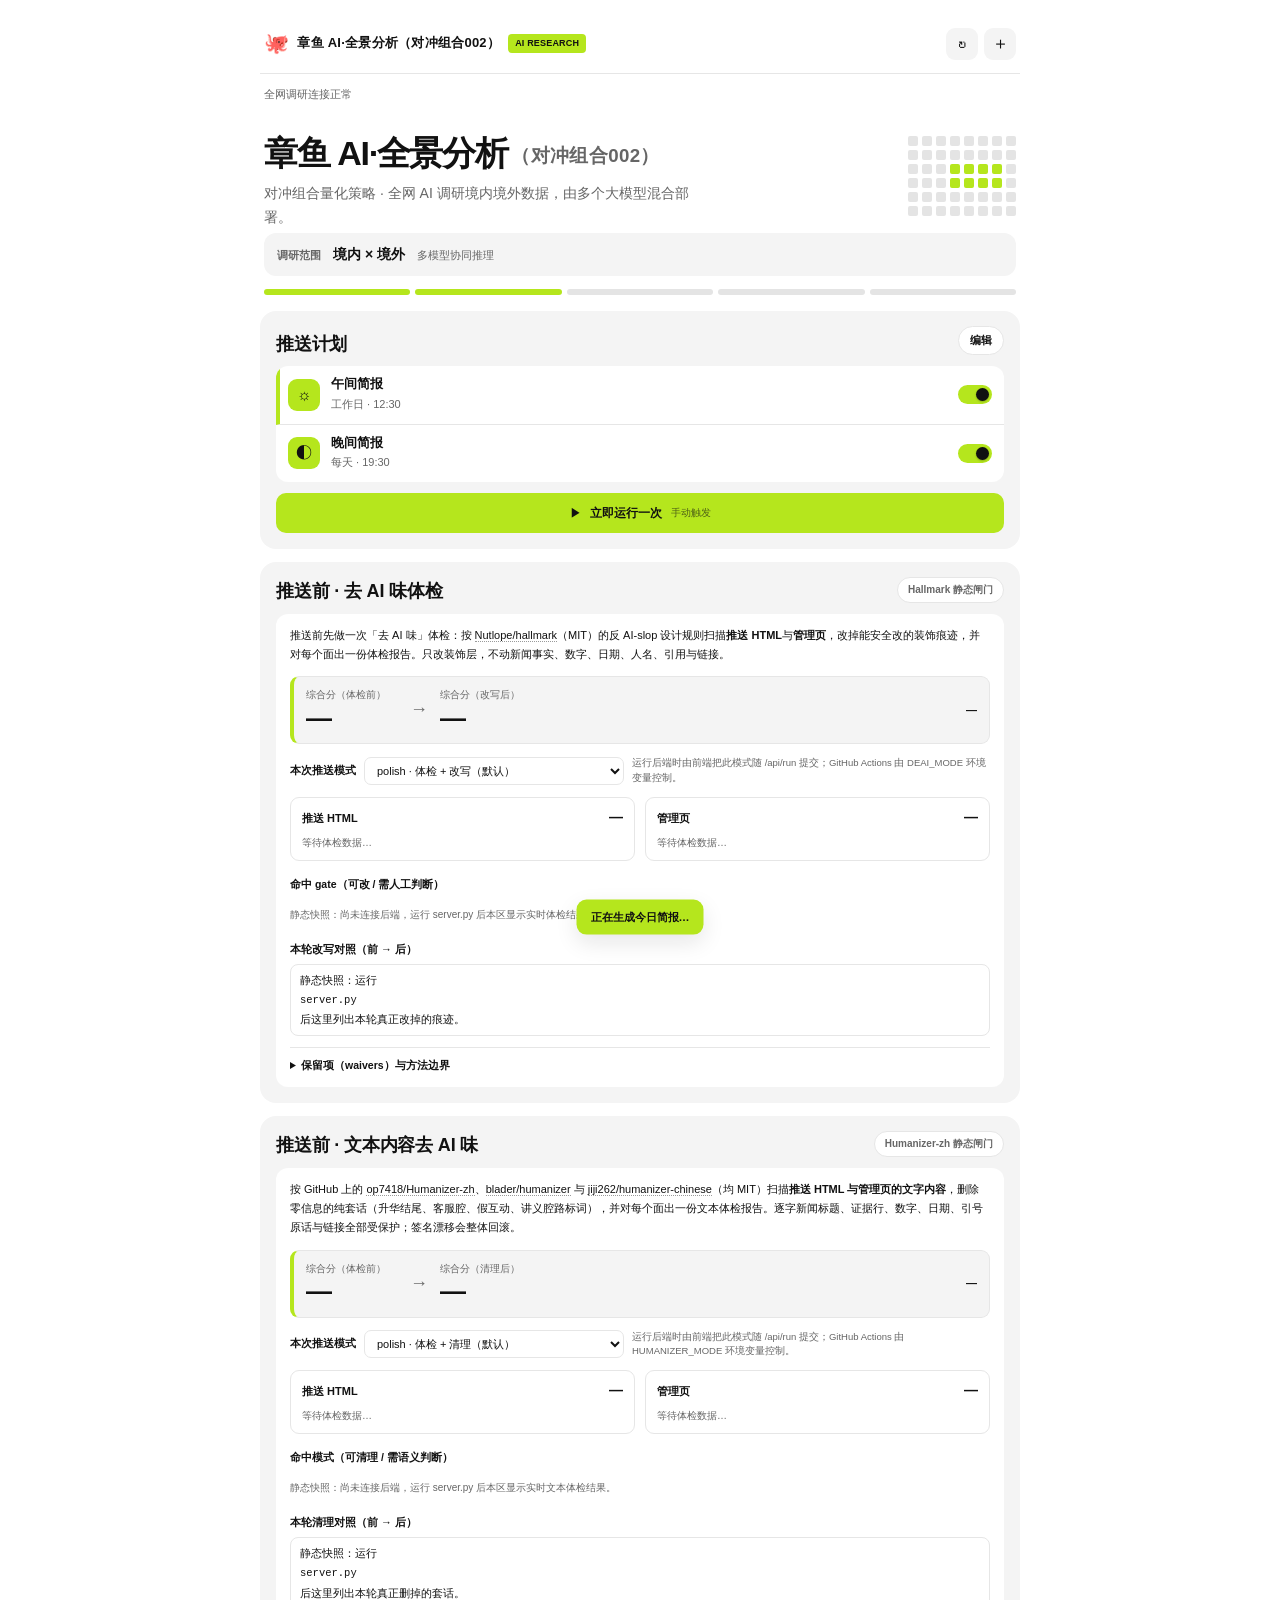
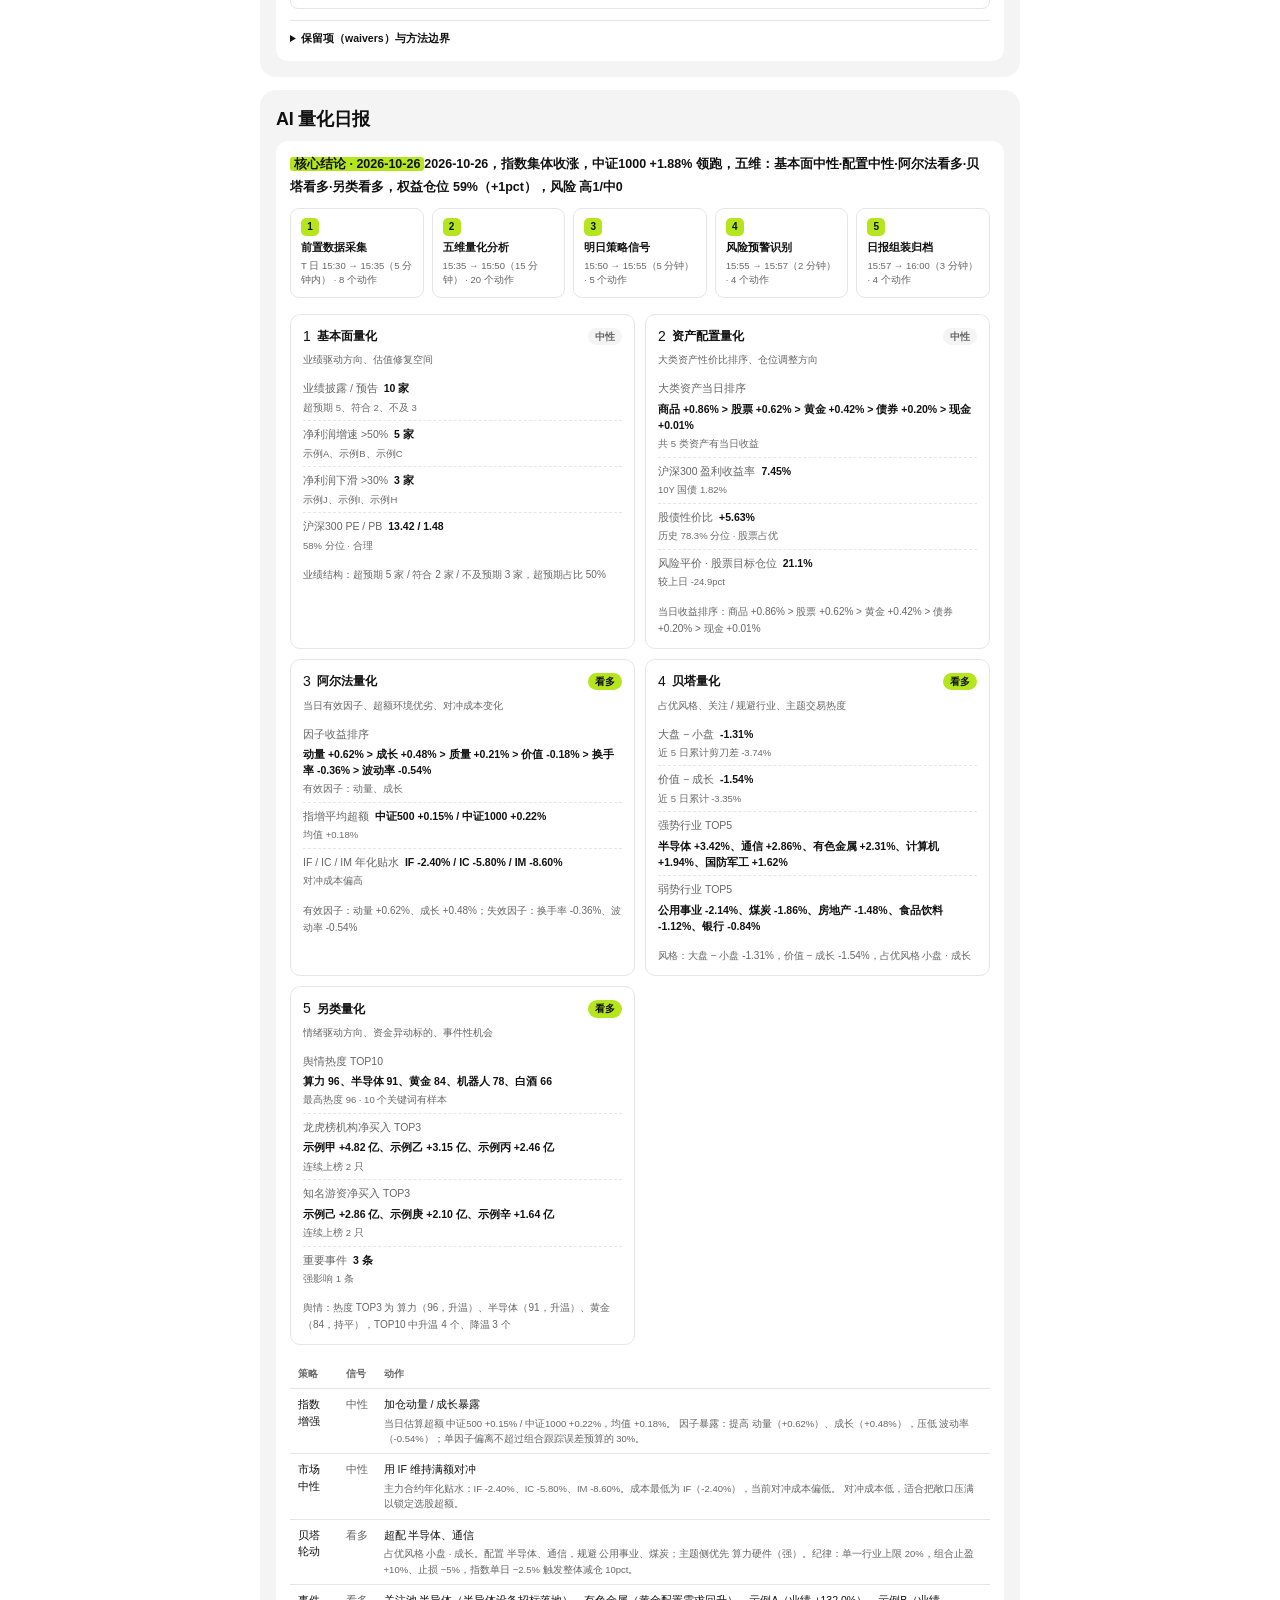
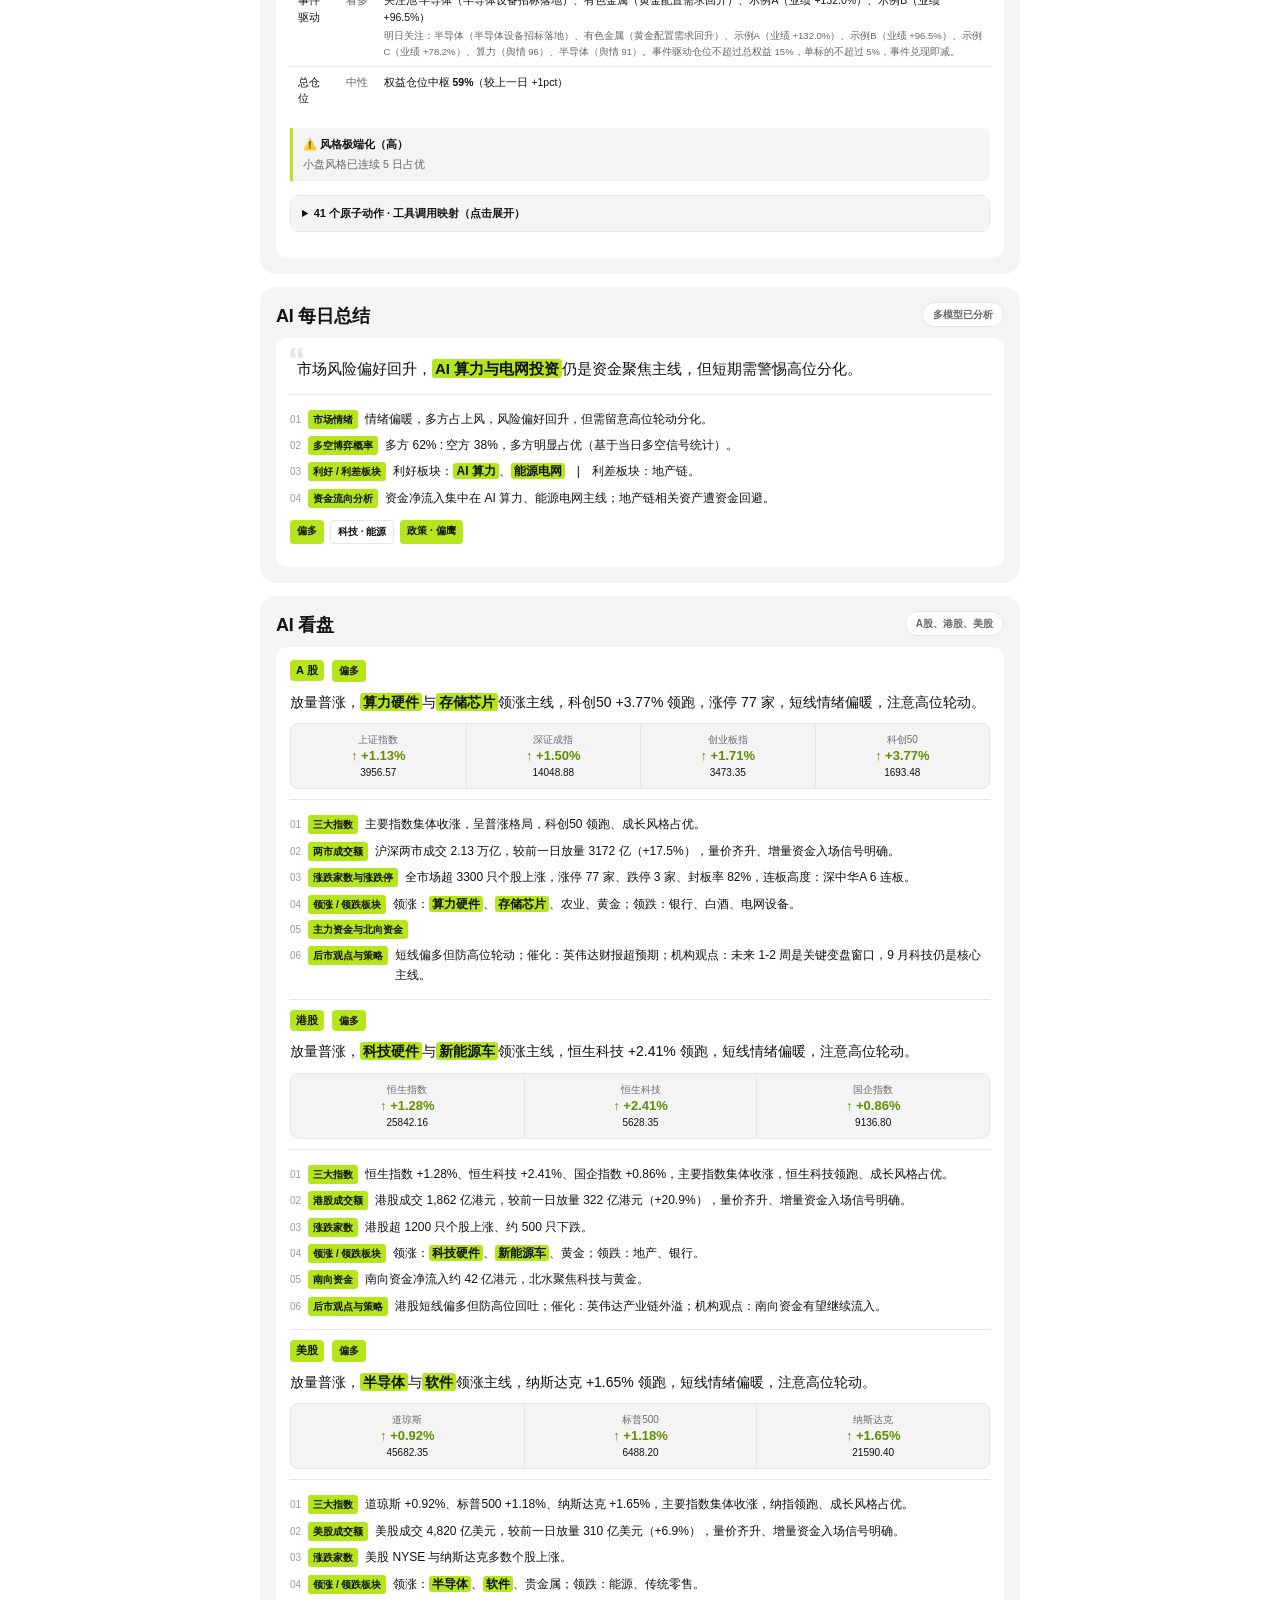
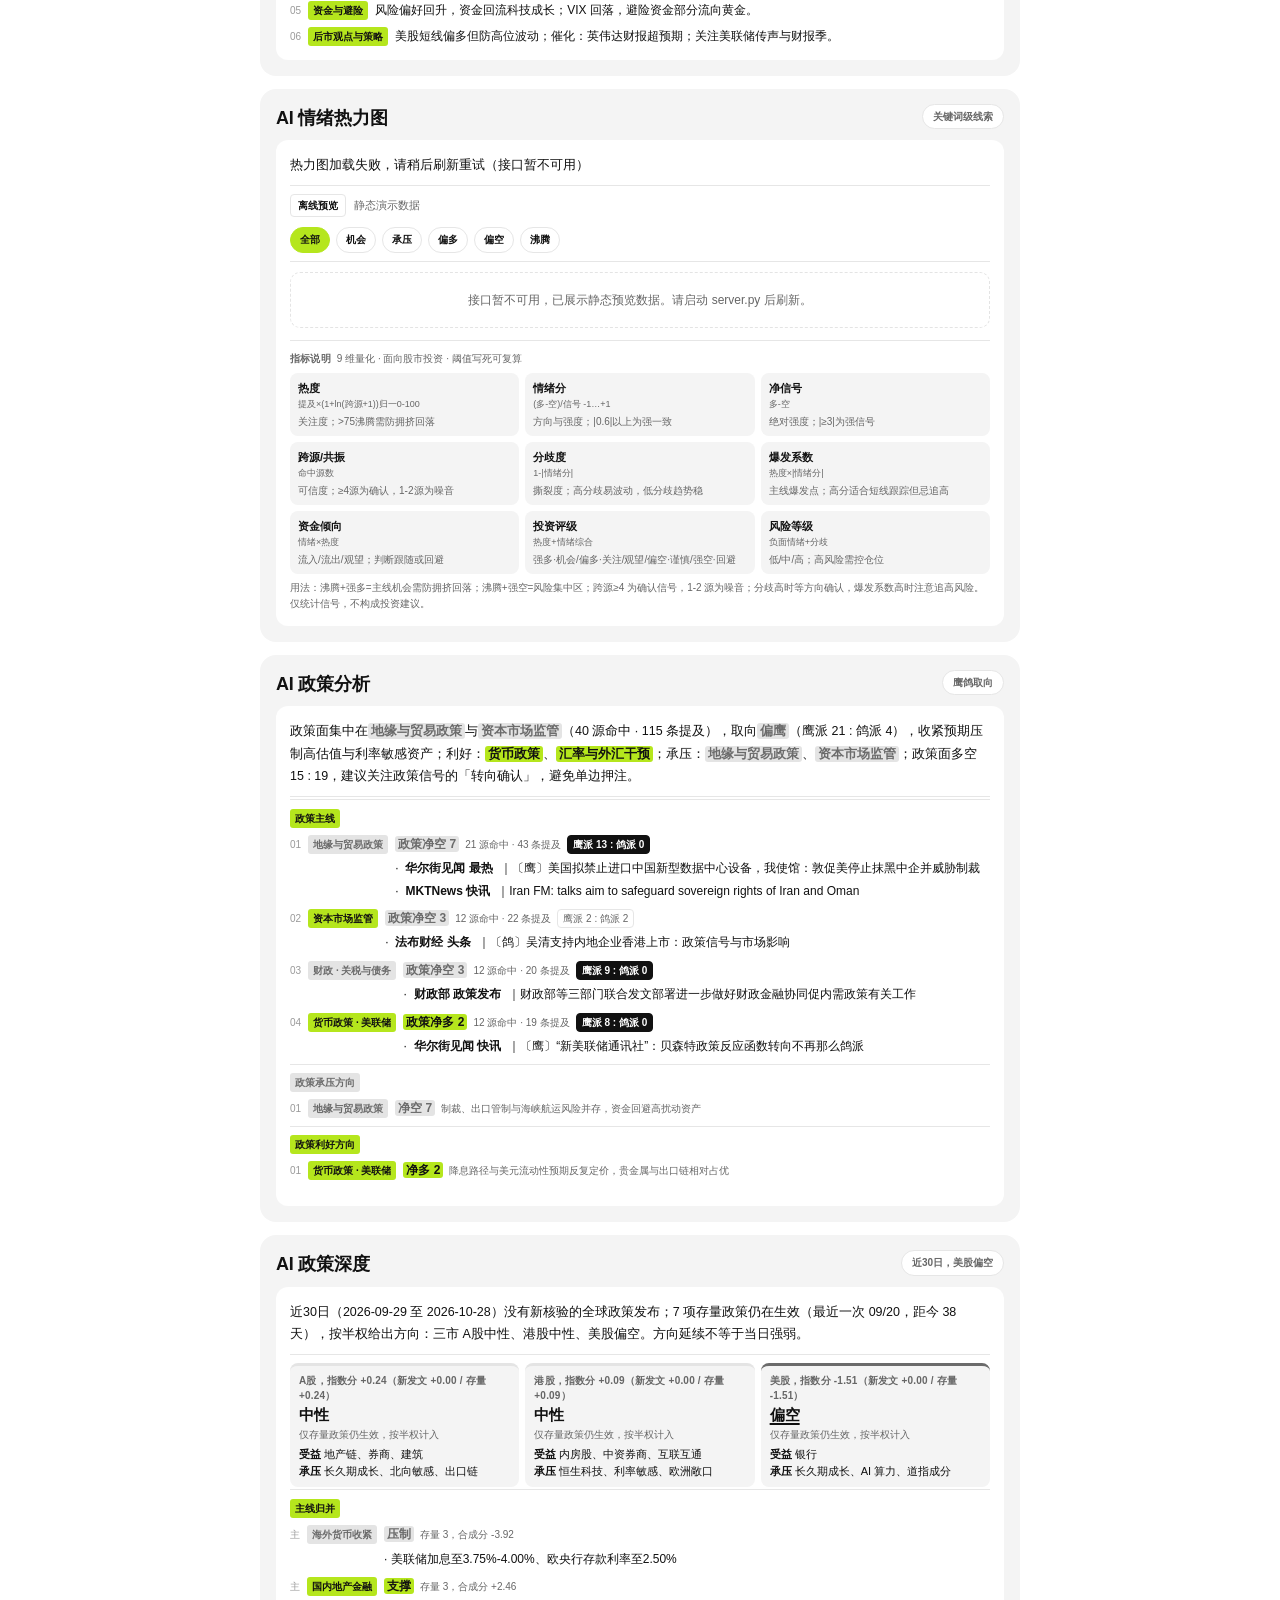
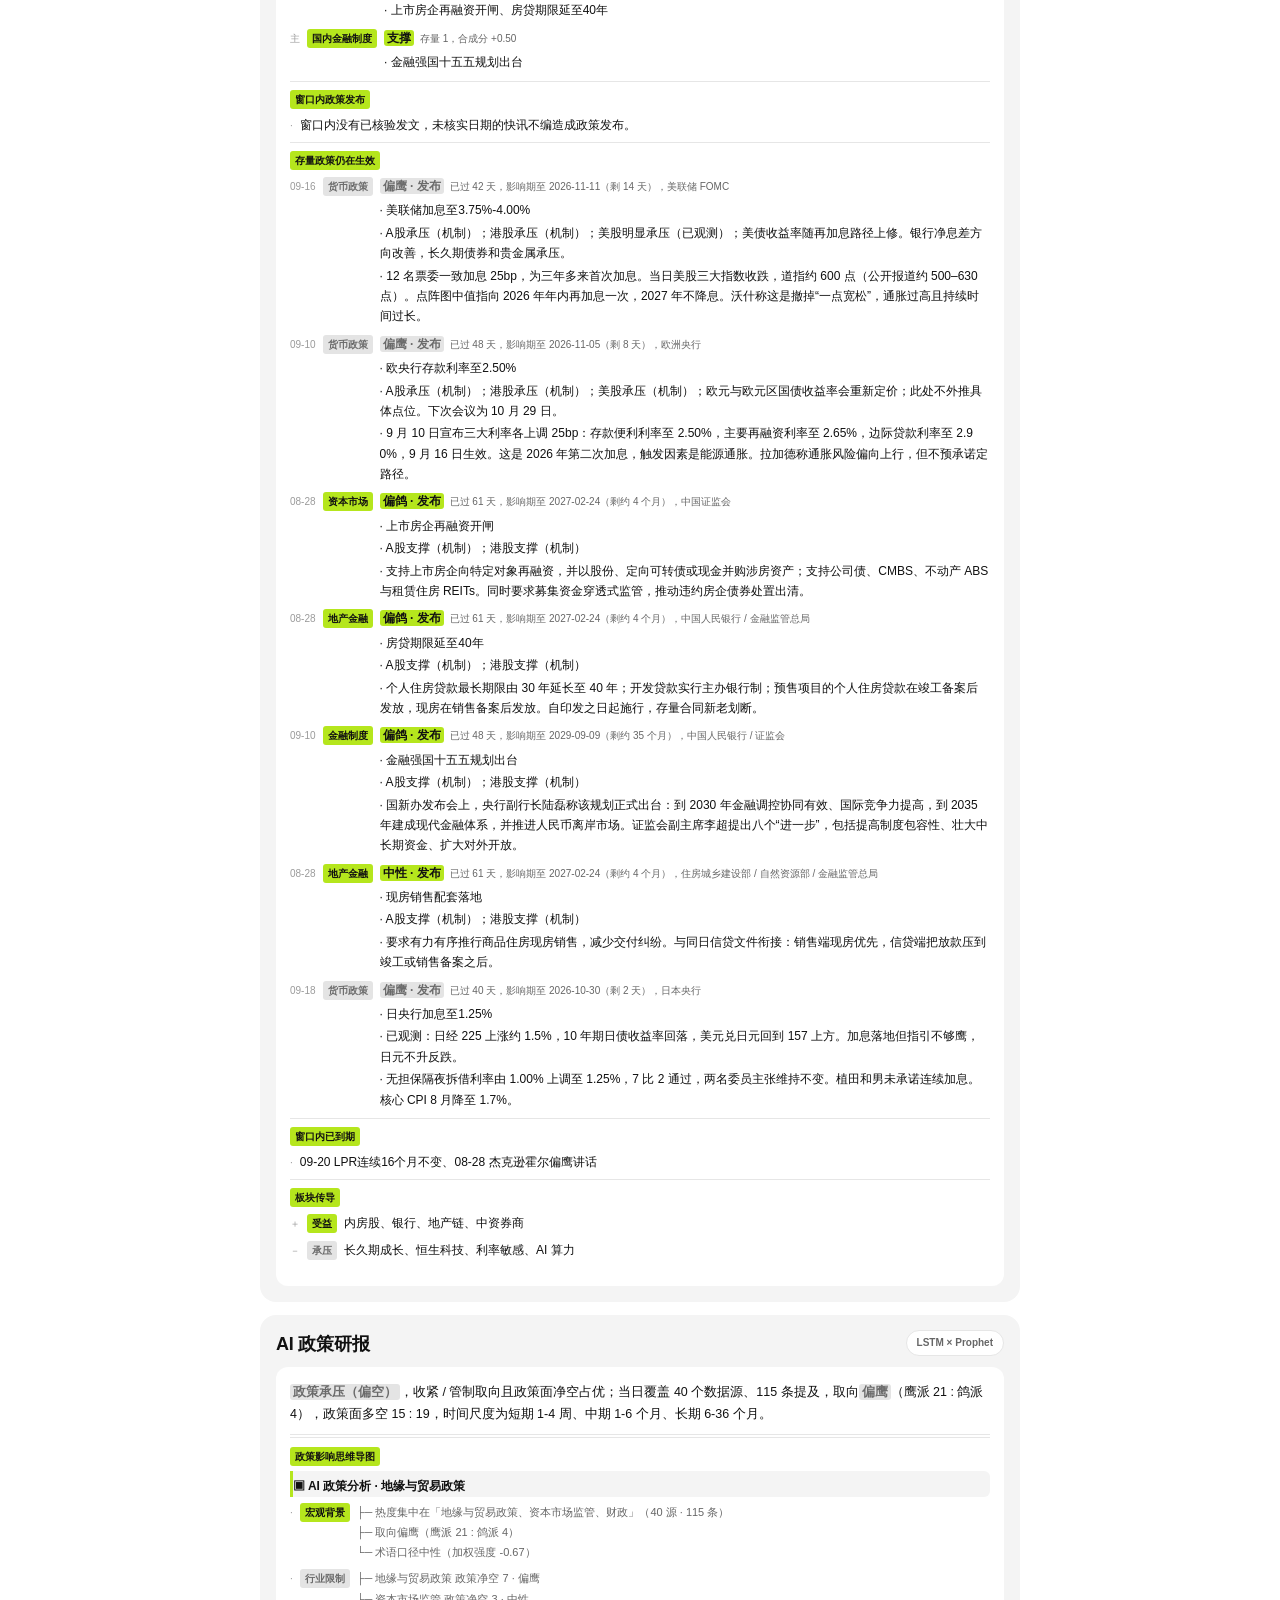
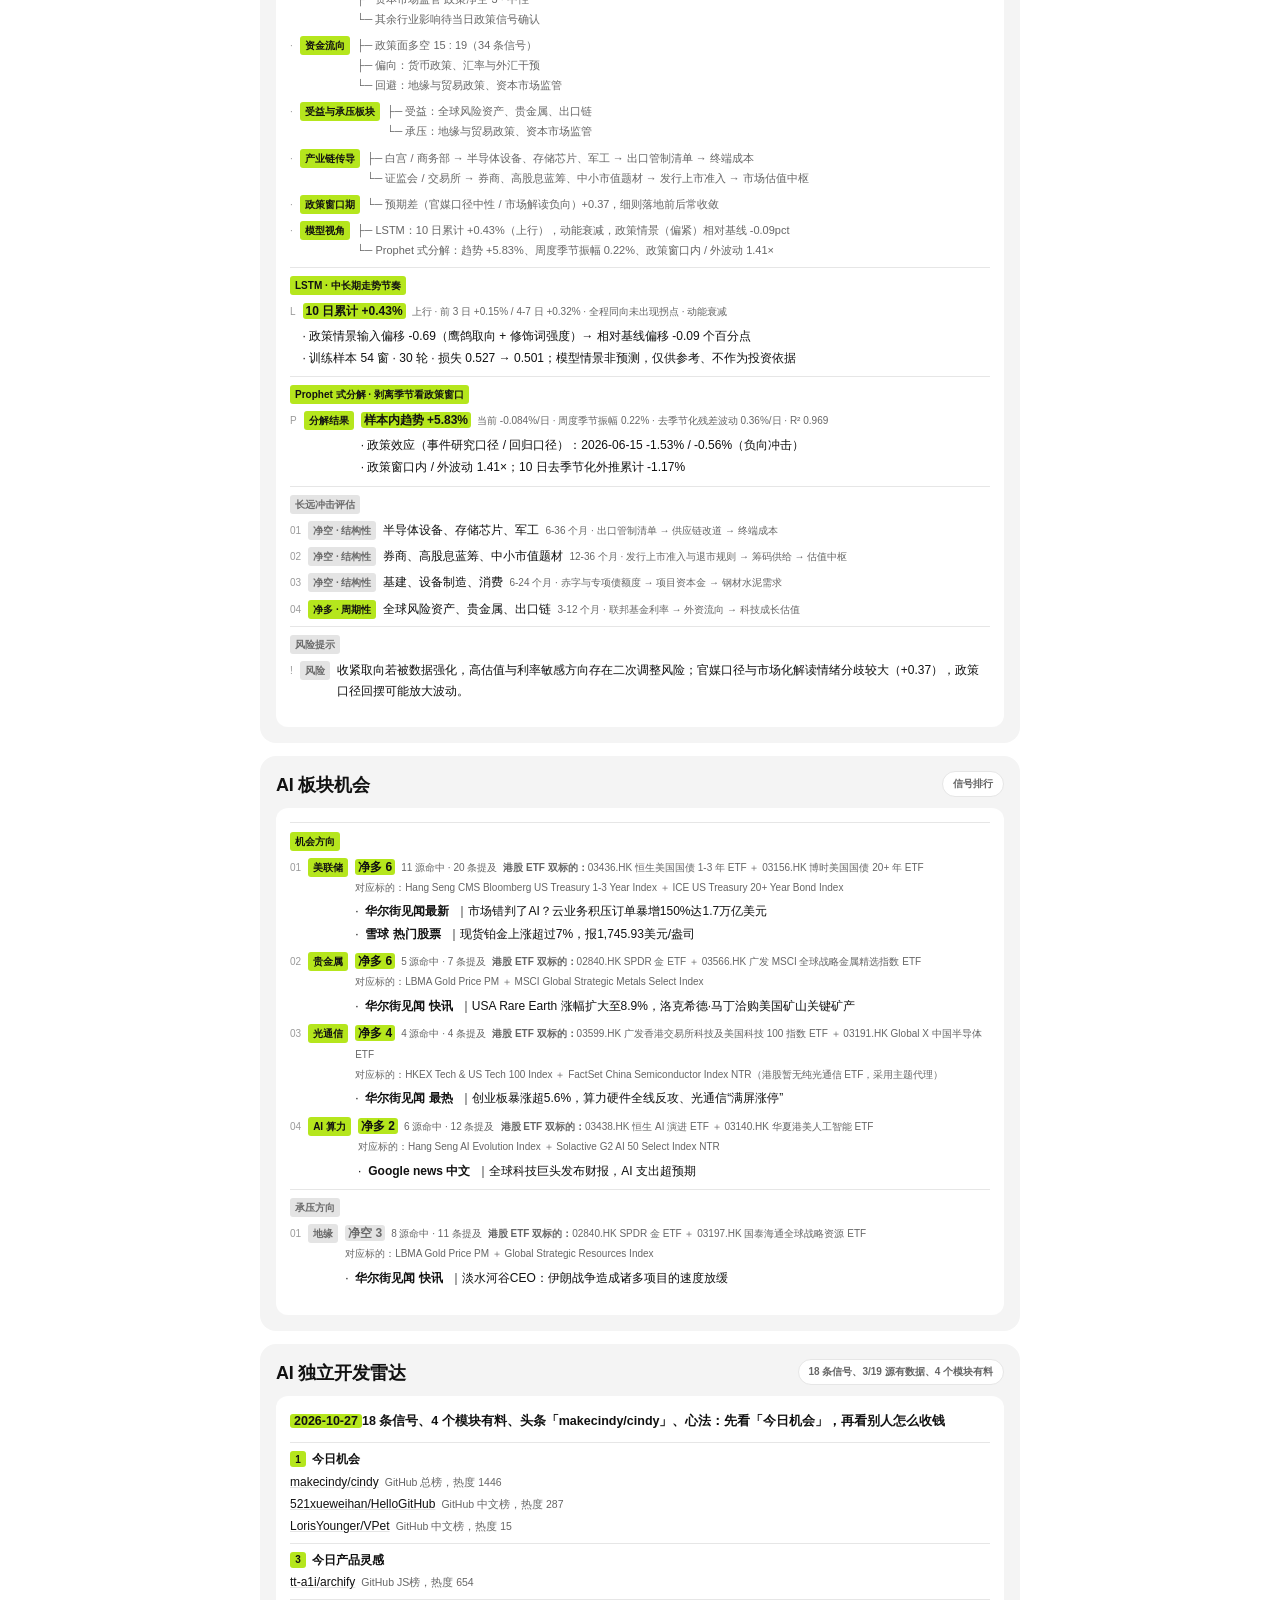
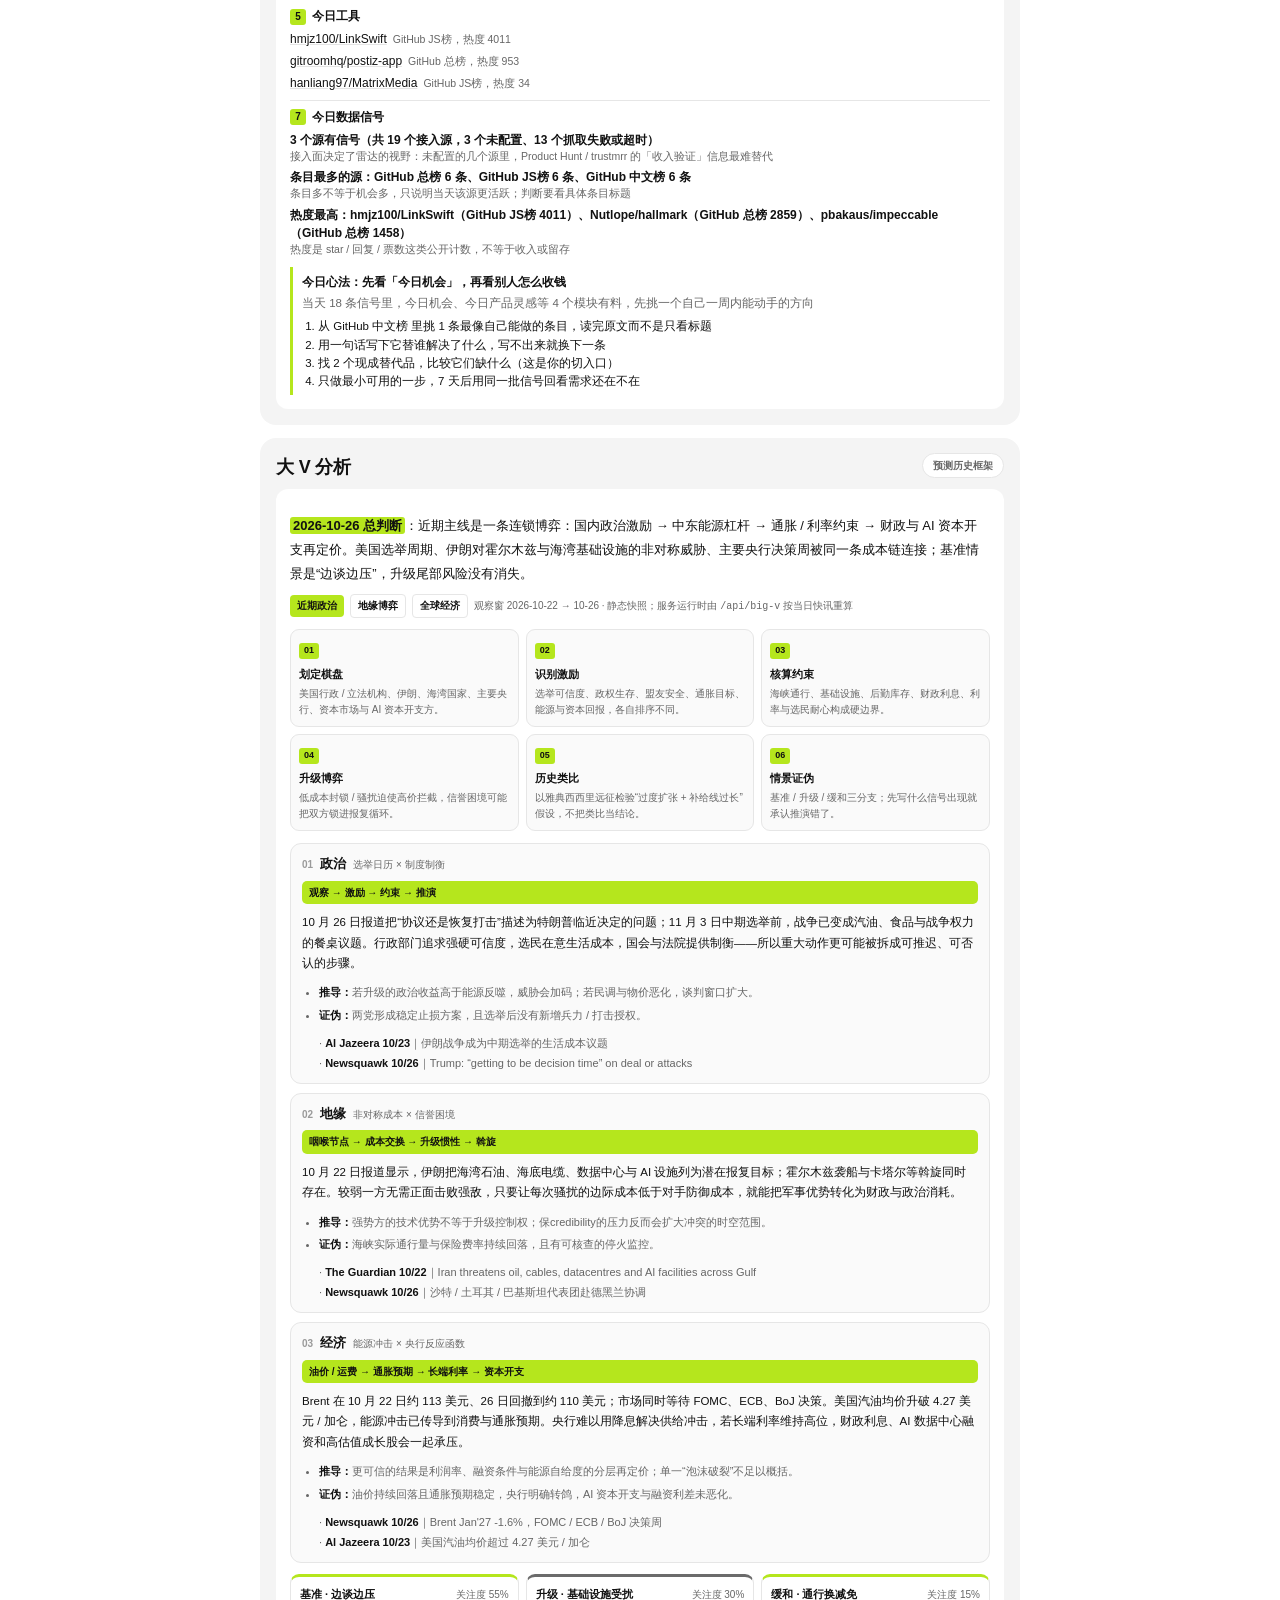
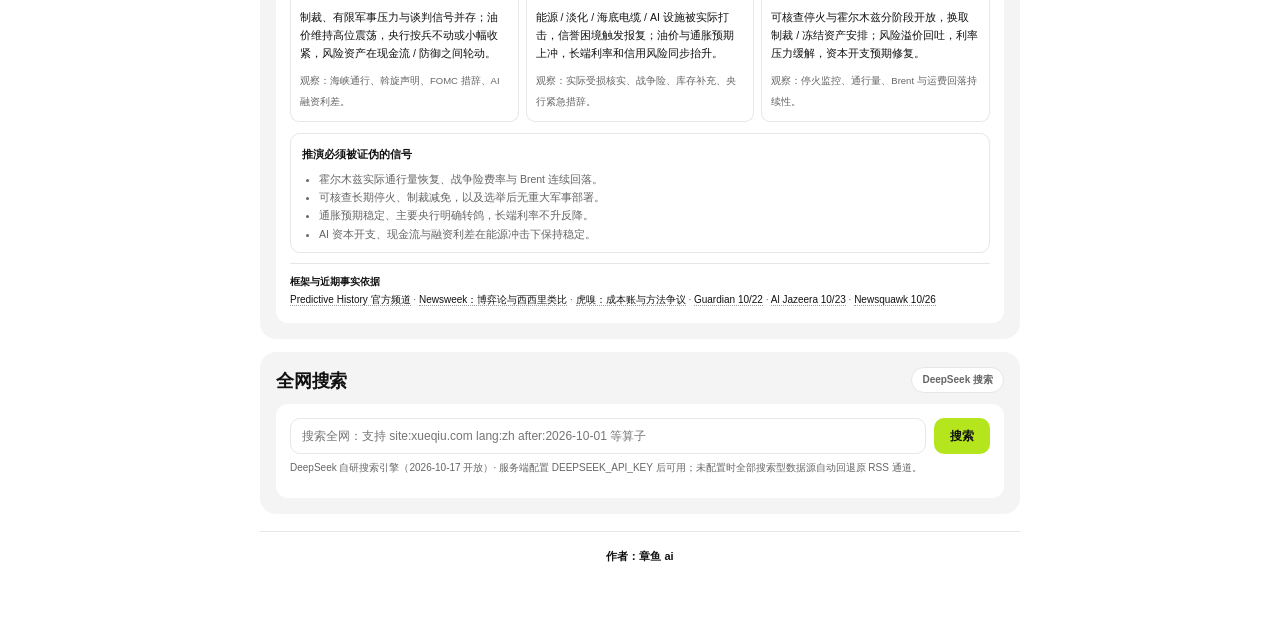
==== commit 0de8b6dc: "fix: 「AI 政策深度」内容逻辑重做——分三层计分，窗口空了不再塌成一句「没有政策」 问题：30 日窗口一滚动，台账里 9 月的政策全部「过期」，卡片变成 「近30日没有已核验政策 / 三市 — " ====
--- a/index.html
+++ b/index.html
@@ -551,92 +551,7 @@
       </article>
     </section>
 
-    <section class="pixel-section" id="policyDeepSection">
-      <div class="pixel-section-head">
-        <div><h2>AI 政策深度</h2></div>
-        <span class="ai-pill" id="policyDeepPill">近30日 · 三市</span>
-      </div>
-      <article class="insight-card" id="policyDeepCard">
-        <p class="policy-headline" id="policyDeepHeadline">近30日（2026-08-25 至 2026-09-23）核验<mark>8 项正式发布</mark>、1 项政策信号、1 项窗口内生效。压制主线：<mark class="press">美联储加息至 3.75%-4.00%</mark>、<mark class="press">欧央行存款利率至 2.50%</mark>。对冲支撑：<mark>上市房企再融资开闸</mark>、<mark>房贷期限延至 40 年</mark>。三市：A 股中性、港股中性、<mark class="press">美股偏空</mark>。已观测与机制推演分开，不外推未报道的指数点位。</p>
-        <div class="impact-board" id="policyDeepBoard">
-          <div class="impact-cell neutral">
-            <div class="impact-name">A股 · 指数分 -0.08</div>
-            <div class="impact-bias">中性</div>
-            <div class="impact-score">机制推演，不外推点位</div>
-            <div class="impact-split"><b>受益</b> 地产链、券商、银行<br><b>承压</b> 长久期成长、北向敏感、出口链</div>
-          </div>
-          <div class="impact-cell neutral">
-            <div class="impact-name">港股 · 指数分 -0.04</div>
-            <div class="impact-bias">中性</div>
-            <div class="impact-score">机制推演，不外推点位</div>
-            <div class="impact-split"><b>受益</b> 内房股、中资券商、互联互通<br><b>承压</b> 恒生科技、利率敏感、欧洲敞口</div>
-          </div>
-          <div class="impact-cell press">
-            <div class="impact-name">美股 · 指数分 -3.24</div>
-            <div class="impact-bias">偏空</div>
-            <div class="impact-score">含已观测收盘反应</div>
-            <div class="impact-split"><b>受益</b> 银行<br><b>承压</b> 长久期成长、AI 算力、道指成分</div>
-          </div>
-        </div>
-        <ul class="insight-points sector-points" id="policyDeepList">
-          <li class="group-row"><span class="group-label">窗口内政策发布</span><span class="group-note" data-meta="1">2026-08-25 至 2026-09-23 · 10 项已核验 · 新的在前 · 正式发布才计入「发布」</span></li>
-          <li><span class="point-no">09-20</span><span class="point-label">LPR</span><span><mark>中性 · 发布</mark><span class="sector-stat">中国人民银行 · 1-4 周</span>
-            <ul class="sector-evidence">
-              <li>· 1 年期 3.0%、5 年期以上 3.5%，连续第 16 个月不变。7 天逆回购利率仍为 1.40%。</li>
-              <li>· A 股机制轻微承压：8·28 地产组合拳没有利率配套。结果符合预期，不外推点位。</li>
-            </ul></span></li>
-          <li><span class="point-no">09-18</span><span class="point-label press">日央行</span><span><mark class="press">偏鹰 · 发布</mark><span class="sector-stat">政策利率至 1.25% · 7 比 2</span>
-            <ul class="sector-evidence">
-              <li>· 三市指数不记方向：加息已被计价，分裂投票削弱连续加息预期。</li>
-              <li>· 已观测的是日股和汇率：日经 225 上涨约 1.5%，美元兑日元回到 157 上方，日元不升反跌。</li>
-            </ul></span></li>
-          <li><span class="point-no">09-16</span><span class="point-label press">美联储</span><span><mark class="press">偏鹰 · 发布</mark><span class="sector-stat">联邦基金利率 3.75%-4.00% · 一致加息 25bp</span>
-            <ul class="sector-evidence">
-              <li>· 美股已观测：三大指数收跌，道指约 600 点（公开报道约 500–630 点）。点阵图指向年内再加息一次，2027 年不降息。</li>
-              <li>· A 股 / 港股为机制推演：贴现率上修，长久期成长与恒生科技承压；不外推这两个市场的点位。银行净息差方向相反。</li>
-            </ul></span></li>
-          <li><span class="point-no">09-10</span><span class="point-label press">欧央行</span><span><mark class="press">偏鹰 · 发布</mark><span class="sector-stat">存款便利利率至 2.50% · 9 月 16 日生效</span>
-            <ul class="sector-evidence">
-              <li>· 2026 年第二次加息，能源通胀是触发因素。拉加德称风险偏向上行，但不预承诺定路径。</li>
-              <li>· 三市按机制记承压，当日美股点位不由这一则单独决定。下次会议 10 月 29 日。</li>
-            </ul></span></li>
-          <li><span class="point-no">09-10</span><span class="point-label">十五五</span><span><mark>偏鸽 · 发布</mark><span class="sector-stat">金融强国建设规划 · 资本市场八个“进一步”</span>
-            <ul class="sector-evidence">
-              <li>· 到 2030 年金融调控协同、国际竞争力提高；推进人民币离岸市场与中长期资金。</li>
-              <li>· A 股 / 港股是中期制度支撑（券商、互联互通），不是即期资金注入，不外推涨幅。</li>
-            </ul></span></li>
-          <li><span class="point-no">09-09</span><span class="point-label">美财政部</span><span><mark>生效</mark><span class="sector-stat">长端回购扩容实施 · 发文在窗口外</span>
-            <ul class="sector-evidence">
-              <li>· 8 月 19 日把单次上限至少翻倍的安排，9 月 9 日才生效，这里不重复计为新发文。</li>
-              <li>· 已观测的是债市：扩大操作没有挡住长债下跌。股市不因此记成增量宽松。</li>
-            </ul></span></li>
-          <li><span class="point-no">08-28</span><span class="point-label press">杰克逊霍尔</span><span><mark class="press">偏鹰 · 信号</mark><span class="sector-stat">讲话，不是议息决议</span>
-            <ul class="sector-evidence">
-              <li>· 沃什：必须确信通胀足够快回到目标，否则仍有工作要做。9 月加息概率升至约 55%–60%。</li>
-              <li>· 三市先定价加息，长久期成长与恒生科技按机制承压。不把讲话写成已经落地的决议。</li>
-            </ul></span></li>
-          <li><span class="point-no">08-28</span><span class="point-label">房贷</span><span><mark>偏鸽 · 发布</mark><span class="sector-stat">银发〔2026〕171 号 · 期限延至 40 年</span>
-            <ul class="sector-evidence">
-              <li>· 个人住房贷款最长 40 年；开发贷款主办银行制；预售项目竣工备案后才放个人房贷。</li>
-              <li>· A 股地产链、银行、建筑建材与港股内房获支撑。这是行业机制，不是已复核的指数涨幅。</li>
-            </ul></span></li>
-          <li><span class="point-no">08-28</span><span class="point-label">证监会</span><span><mark>偏鸽 · 发布</mark><span class="sector-stat">资本市场支持房地产发展新模式</span>
-            <ul class="sector-evidence">
-              <li>· 上市房企可定增再融资，并以股份、定向可转债或现金并购涉房资产；公司债、CMBS、REITs 一并打开。</li>
-              <li>· 受益看 A 股地产链、券商和港股内房、中资券商。募集资金穿透监管，造假仍是红线。</li>
-            </ul></span></li>
-          <li><span class="point-no">08-28</span><span class="point-label">现房销售</span><span><mark>中性 · 发布</mark><span class="sector-stat">住建部等三部门</span>
-            <ul class="sector-evidence">
-              <li>· 有序推行商品住房现房销售，和同日信贷文件衔接：拿到房，再放贷。</li>
-              <li>· 购房人信心改善，高杠杆房企回款不一定立即好转。指数方向不单列点位。</li>
-            </ul></span></li>
-          <li class="group-row"><span class="group-label">板块传导</span><span class="group-note" data-meta="1">跨政策加总 · 不是指数点位 · 同一天的地产文件按主题合并计分，避免把组合拳乘成三倍</span></li>
-          <li><span class="point-no">＋</span><span class="point-label">受益</span><span>地产链、内房股、券商 / 中资券商、银行。驱动是 8 月 28 日信贷、再融资和现房销售，加上 9 月 10 日金融十五五的中期路线图。</span></li>
-          <li><span class="point-no">－</span><span class="point-label press">承压</span><span>长久期成长、AI 算力、道指成分、恒生科技。驱动是杰克逊霍尔信号、欧央行加息，以及 9 月 16 日美联储已观测的收跌。</span></li>
-        </ul>
-        <div class="insight-foot" data-meta="1"><span id="policyDeepFoot" data-meta="1">窗口截止 2026-09-23，最新已核验发文是 2026-09-20。此后没有写入台账的新发文；未核实日期的快讯不当成政策发布。8 月 19 日美债回购发文在窗口外，不重复计入。指数分可复算，仅供参考，不构成投资建议。实时结果见 <code>/api/policy</code></span></div>
-      </article>
-    </section>
+    <section class="pixel-section" id="policyDeepSection"><div class="pixel-section-head"><div><h2>AI 政策深度</h2></div><span class="ai-pill" id="policyDeepPill">近30日，美股偏空</span></div><article class="insight-card" id="policyDeepCard"><p class="policy-headline" id="policyDeepHeadline">近30日（2026-09-29 至 2026-10-28）没有新核验的全球政策发布；7 项存量政策仍在生效（最近一次 09/20，距今 38 天），按半权给出方向：三市 A股中性、港股中性、美股偏空。方向延续不等于当日强弱。</p><div class="impact-board" id="policyDeepBoard"><div class="impact-cell neutral"><div class="impact-name">A股，指数分 +0.24（新发文 +0.00 / 存量 +0.24）</div><div class="impact-bias">中性</div><div class="impact-score">仅存量政策仍生效，按半权计入</div><div class="impact-split"><b>受益</b> 地产链、券商、建筑<br><b>承压</b> 长久期成长、北向敏感、出口链</div></div><div class="impact-cell neutral"><div class="impact-name">港股，指数分 +0.09（新发文 +0.00 / 存量 +0.09）</div><div class="impact-bias">中性</div><div class="impact-score">仅存量政策仍生效，按半权计入</div><div class="impact-split"><b>受益</b> 内房股、中资券商、互联互通<br><b>承压</b> 恒生科技、利率敏感、欧洲敞口</div></div><div class="impact-cell press"><div class="impact-name">美股，指数分 -1.51（新发文 +0.00 / 存量 -1.51）</div><div class="impact-bias">偏空</div><div class="impact-score">仅存量政策仍生效，按半权计入</div><div class="impact-split"><b>受益</b> 银行<br><b>承压</b> 长久期成长、AI 算力、道指成分</div></div></div><ul class="insight-points sector-points" id="policyDeepList"><li class="group-row"><span class="group-label">主线归并</span><span class="group-note" data-meta="1">同主题合并，存量按半权，三市合成分</span></li><li><span class="point-no">主</span><span class="point-label press">海外货币收紧</span><span><mark class="press">压制</mark><span class="sector-stat">存量 3，合成分 -3.92</span><ul class="sector-evidence"><li>· 美联储加息至3.75%-4.00%、欧央行存款利率至2.50%</li></ul></span></li><li><span class="point-no">主</span><span class="point-label">国内地产金融</span><span><mark>支撑</mark><span class="sector-stat">存量 3，合成分 +2.46</span><ul class="sector-evidence"><li>· 上市房企再融资开闸、房贷期限延至40年</li></ul></span></li><li><span class="point-no">主</span><span class="point-label">国内金融制度</span><span><mark>支撑</mark><span class="sector-stat">存量 1，合成分 +0.50</span><ul class="sector-evidence"><li>· 金融强国十五五规划出台</li></ul></span></li><li class="group-row"><span class="group-label">窗口内政策发布</span><span class="group-note" data-meta="1">2026-09-29 至 2026-10-28，新发文 0 项，存量生效 7 项，新的在前</span></li><li><span class="point-no">·</span><span>窗口内没有已核验发文，未核实日期的快讯不编造成政策发布。</span></li><li class="group-row"><span class="group-label">存量政策仍在生效</span><span class="group-note" data-meta="1">7 项，发文早于窗口、影响期未走完，按半权计入</span></li><li><span class="point-no">09-16</span><span class="point-label press">货币政策</span><span><mark class="press">偏鹰 · 发布</mark><span class="sector-stat">已过 42 天，影响期至 2026-11-11（剩 14 天），美联储 FOMC</span><ul class="sector-evidence"><li>· 美联储加息至3.75%-4.00%</li><li>· A股承压（机制）；港股承压（机制）；美股明显承压（已观测）；美债收益率随再加息路径上修。银行净息差方向改善，长久期债券和贵金属承压。</li><li>· 12 名票委一致加息 25bp，为三年多来首次加息。当日美股三大指数收跌，道指约 600 点（公开报道约 500–630 点）。点阵图中值指向 2026 年年内再加息一次，2027 年不降息。沃什称这是撤掉“一点宽松”，通胀过高且持续时间过长。</li></ul></span></li><li><span class="point-no">09-10</span><span class="point-label press">货币政策</span><span><mark class="press">偏鹰 · 发布</mark><span class="sector-stat">已过 48 天，影响期至 2026-11-05（剩 8 天），欧洲央行</span><ul class="sector-evidence"><li>· 欧央行存款利率至2.50%</li><li>· A股承压（机制）；港股承压（机制）；美股承压（机制）；欧元与欧元区国债收益率会重新定价；此处不外推具体点位。下次会议为 10 月 29 日。</li><li>· 9 月 10 日宣布三大利率各上调 25bp：存款便利利率至 2.50%，主要再融资利率至 2.65%，边际贷款利率至 2.90%，9 月 16 日生效。这是 2026 年第二次加息，触发因素是能源通胀。拉加德称通胀风险偏向上行，但不预承诺定路径。</li></ul></span></li><li><span class="point-no">08-28</span><span class="point-label">资本市场</span><span><mark>偏鸽 · 发布</mark><span class="sector-stat">已过 61 天，影响期至 2027-02-24（剩约 4 个月），中国证监会</span><ul class="sector-evidence"><li>· 上市房企再融资开闸</li><li>· A股支撑（机制）；港股支撑（机制）</li><li>· 支持上市房企向特定对象再融资，并以股份、定向可转债或现金并购涉房资产；支持公司债、CMBS、不动产 ABS 与租赁住房 REITs。同时要求募集资金穿透式监管，推动违约房企债券处置出清。</li></ul></span></li><li><span class="point-no">08-28</span><span class="point-label">地产金融</span><span><mark>偏鸽 · 发布</mark><span class="sector-stat">已过 61 天，影响期至 2027-02-24（剩约 4 个月），中国人民银行 / 金融监管总局</span><ul class="sector-evidence"><li>· 房贷期限延至40年</li><li>· A股支撑（机制）；港股支撑（机制）</li><li>· 个人住房贷款最长期限由 30 年延长至 40 年；开发贷款实行主办银行制；预售项目的个人住房贷款在竣工备案后发放，现房在销售备案后发放。自印发之日起施行，存量合同新老划断。</li></ul></span></li><li><span class="point-no">09-10</span><span class="point-label">金融制度</span><span><mark>偏鸽 · 发布</mark><span class="sector-stat">已过 48 天，影响期至 2029-09-09（剩约 35 个月），中国人民银行 / 证监会</span><ul class="sector-evidence"><li>· 金融强国十五五规划出台</li><li>· A股支撑（机制）；港股支撑（机制）</li><li>· 国新办发布会上，央行副行长陆磊称该规划正式出台：到 2030 年金融调控协同有效、国际竞争力提高，到 2035 年建成现代金融体系，并推进人民币离岸市场。证监会副主席李超提出八个“进一步”，包括提高制度包容性、壮大中长期资金、扩大对外开放。</li></ul></span></li><li><span class="point-no">08-28</span><span class="point-label">地产金融</span><span><mark>中性 · 发布</mark><span class="sector-stat">已过 61 天，影响期至 2027-02-24（剩约 4 个月），住房城乡建设部 / 自然资源部 / 金融监管总局</span><ul class="sector-evidence"><li>· 现房销售配套落地</li><li>· A股支撑（机制）；港股支撑（机制）</li><li>· 要求有力有序推行商品住房现房销售，减少交付纠纷。与同日信贷文件衔接：销售端现房优先，信贷端把放款压到竣工或销售备案之后。</li></ul></span></li><li><span class="point-no">09-18</span><span class="point-label press">货币政策</span><span><mark class="press">偏鹰 · 发布</mark><span class="sector-stat">已过 40 天，影响期至 2026-10-30（剩 2 天），日本央行</span><ul class="sector-evidence"><li>· 日央行加息至1.25%</li><li>· 已观测：日经 225 上涨约 1.5%，10 年期日债收益率回落，美元兑日元回到 157 上方。加息落地但指引不够鹰，日元不升反跌。</li><li>· 无担保隔夜拆借利率由 1.00% 上调至 1.25%，7 比 2 通过，两名委员主张维持不变。植田和男未承诺连续加息。核心 CPI 8 月降至 1.7%。</li></ul></span></li><li class="group-row"><span class="group-label">窗口内已到期</span><span class="group-note" data-meta="1">窗口前段生效、现已过期，不计分</span></li><li><span class="point-no">·</span><span>09-20 LPR连续16个月不变、08-28 杰克逊霍尔偏鹰讲话</span></li><li class="group-row"><span class="group-label">板块传导</span><span class="group-note" data-meta="1">跨政策加总，含存量半权，不是指数点位</span></li><li><span class="point-no">＋</span><span class="point-label">受益</span><span>内房股、银行、地产链、中资券商</span></li><li><span class="point-no">－</span><span class="point-label press">承压</span><span>长久期成长、恒生科技、利率敏感、AI 算力</span></li></ul><div class="insight-foot" data-meta="1"><span id="policyDeepFoot" data-meta="1">窗口 2026-09-29 至 2026-10-28 没有已核验发文。未核实日期的快讯不编造成政策发布。台账最近一次发文是 2026-09-20（距今 38 天）。其中 7 项发文在窗口之前、影响期今天仍在，按半权计入「存量政策」层。另有 2 项在窗口前段生效、现已到期，只做说明、不计分。窗口外另有 11 条（最早 2026-08-19 美债回购上限上调），不重复计为新发文。指数分可复算，仅供参考，不构成投资建议。</span></div></article></section>
 
     <section class="pixel-section">
       <div class="pixel-section-head">
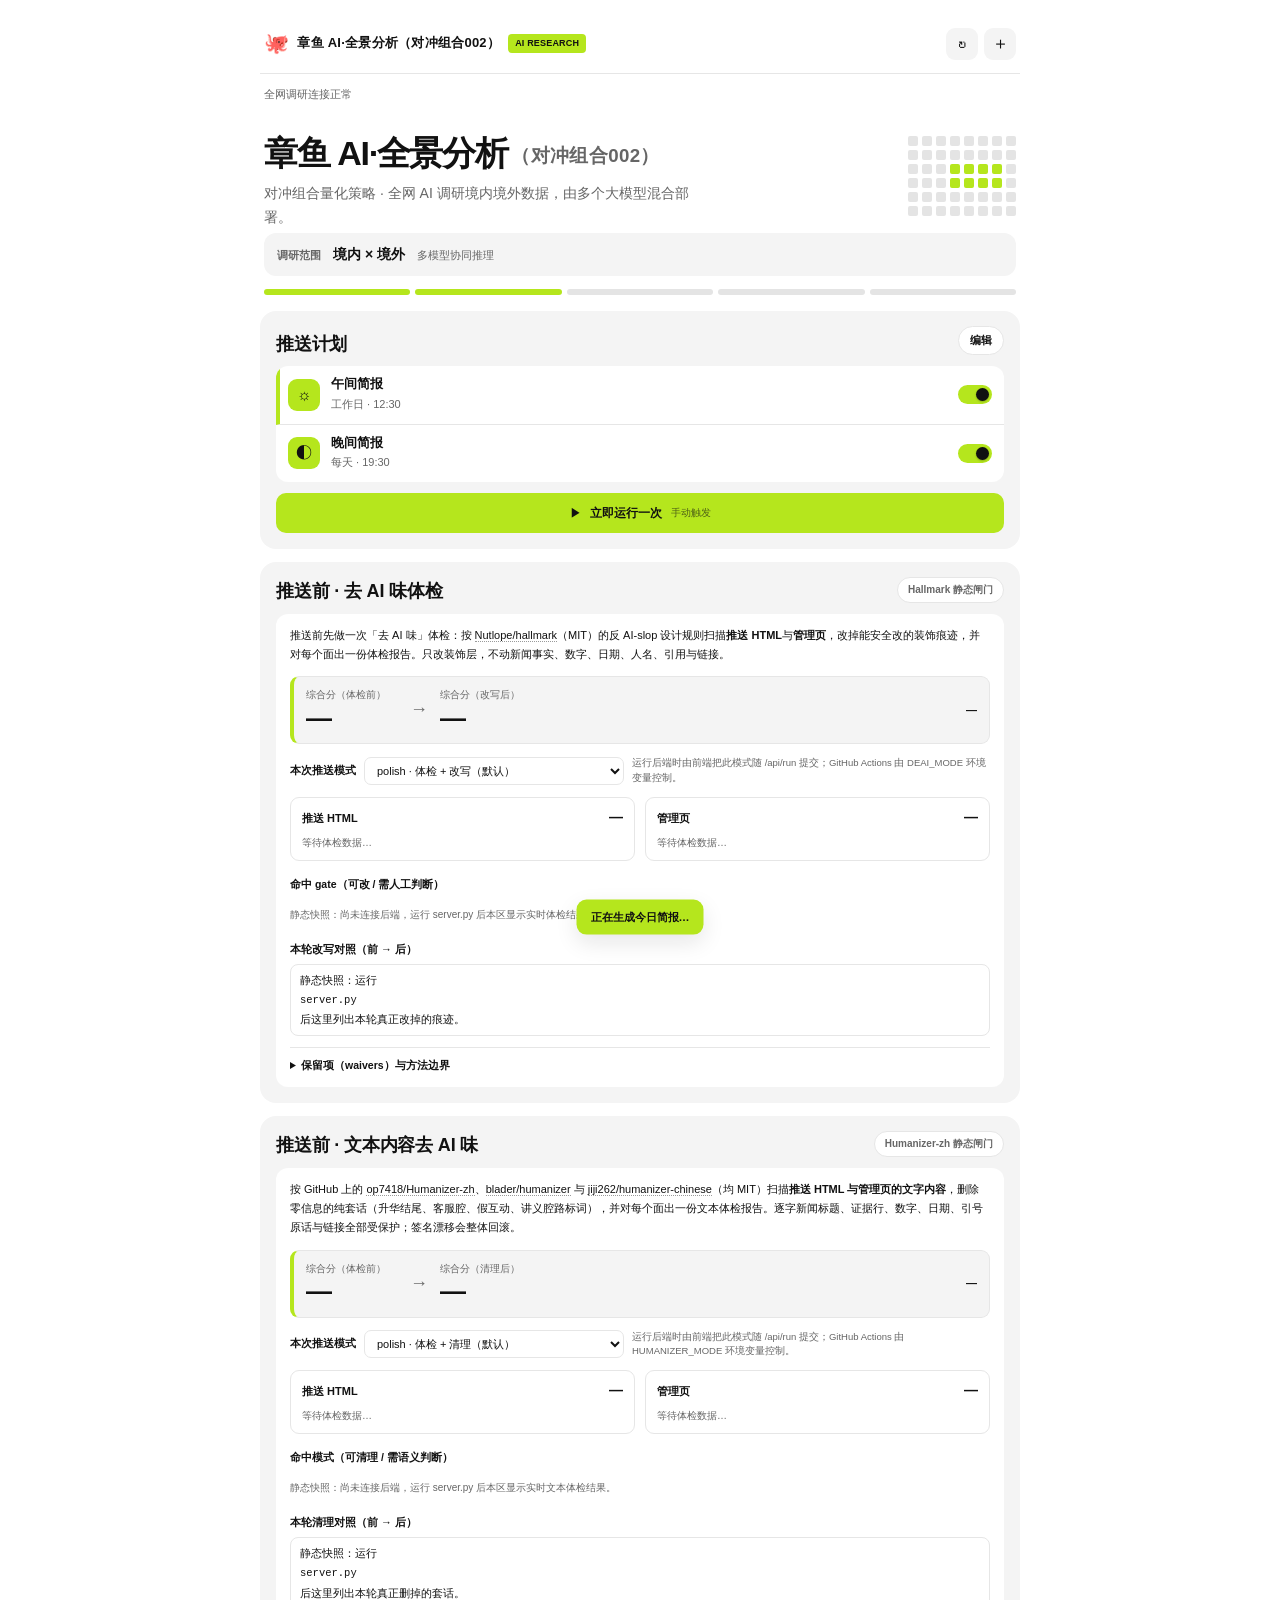
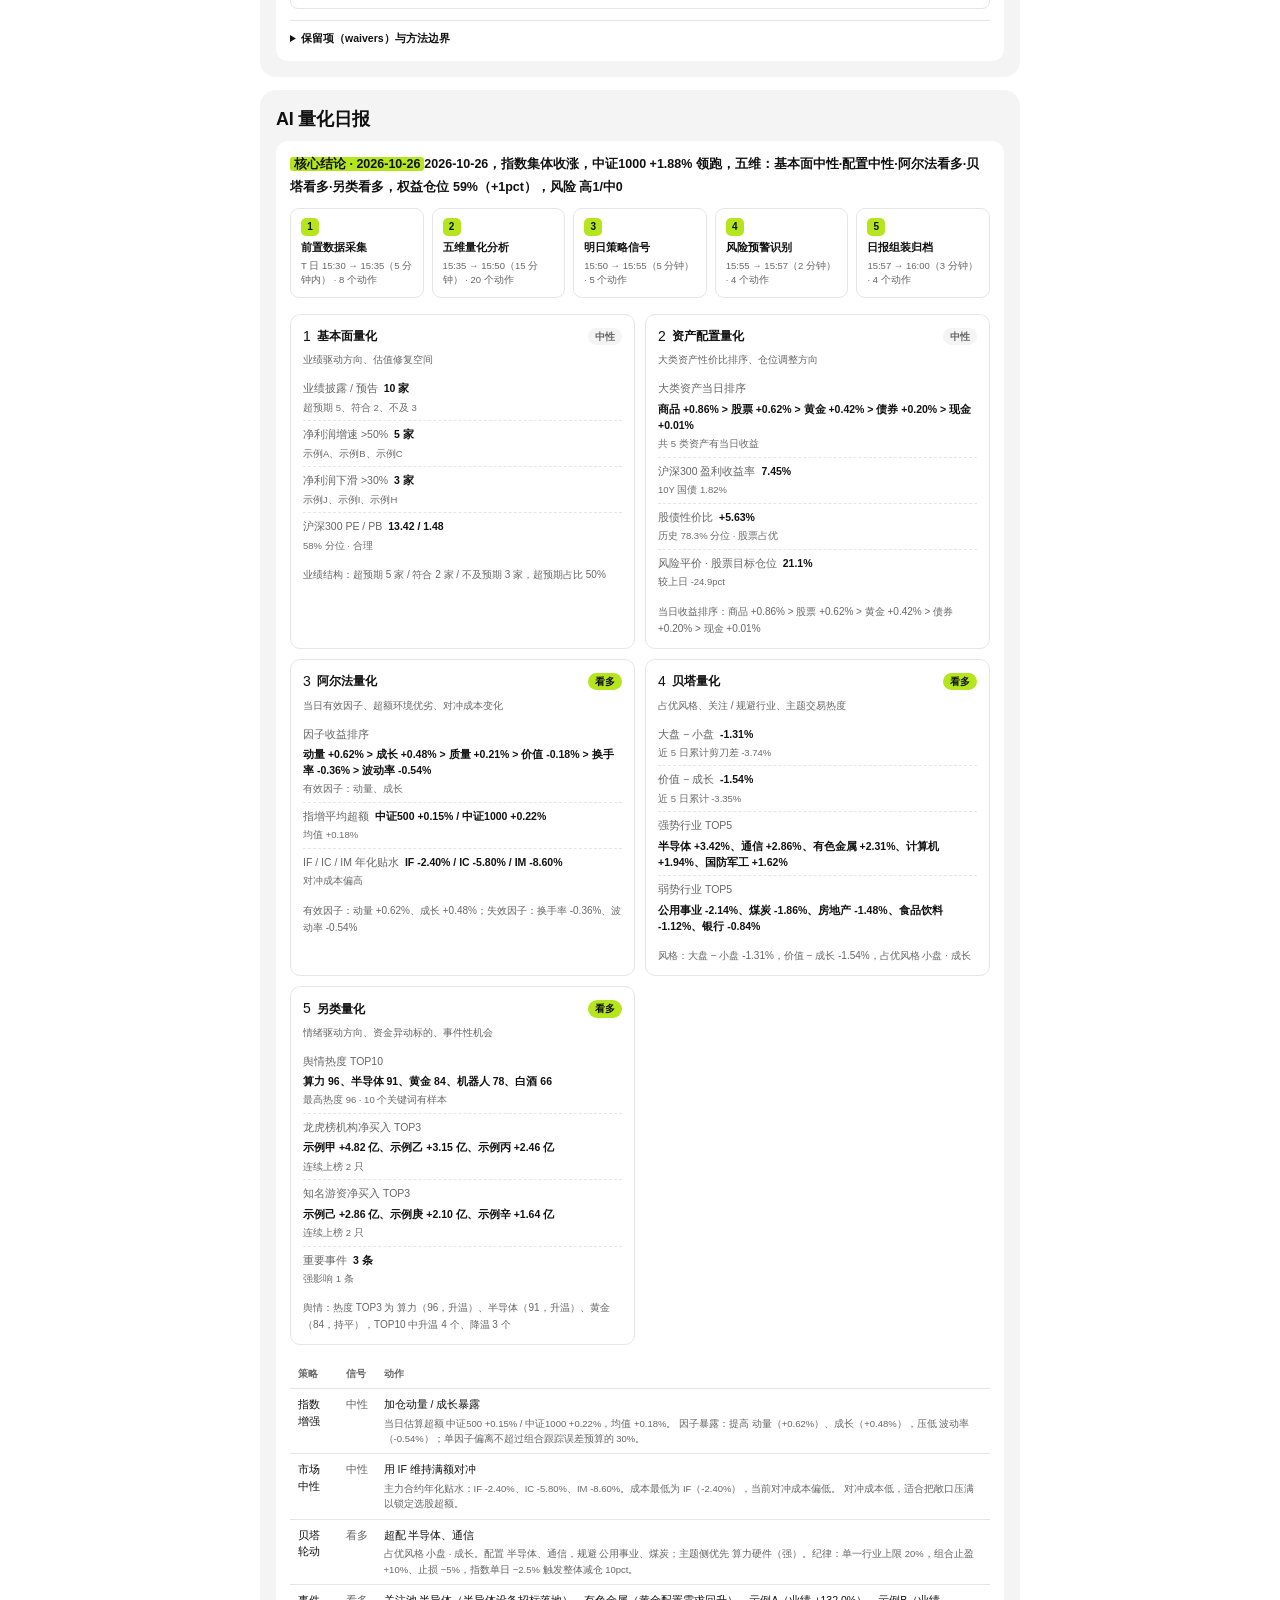
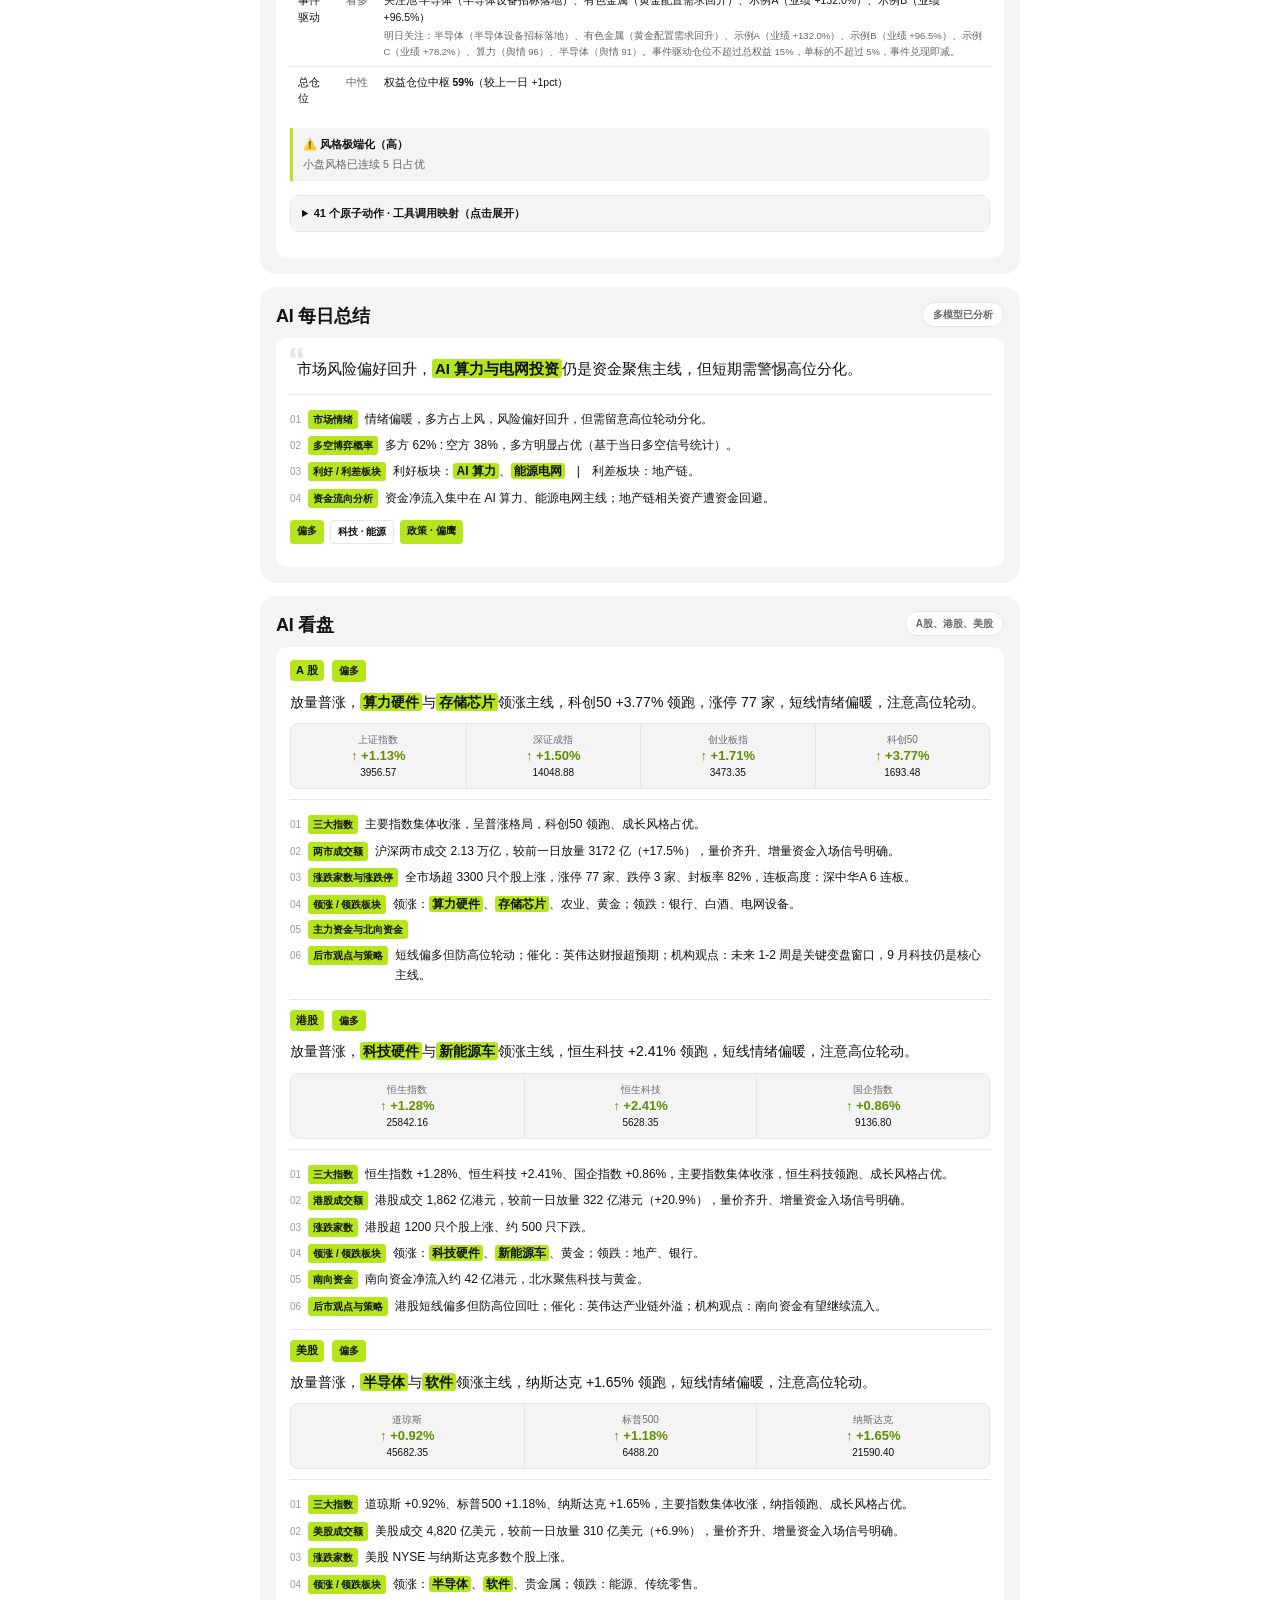
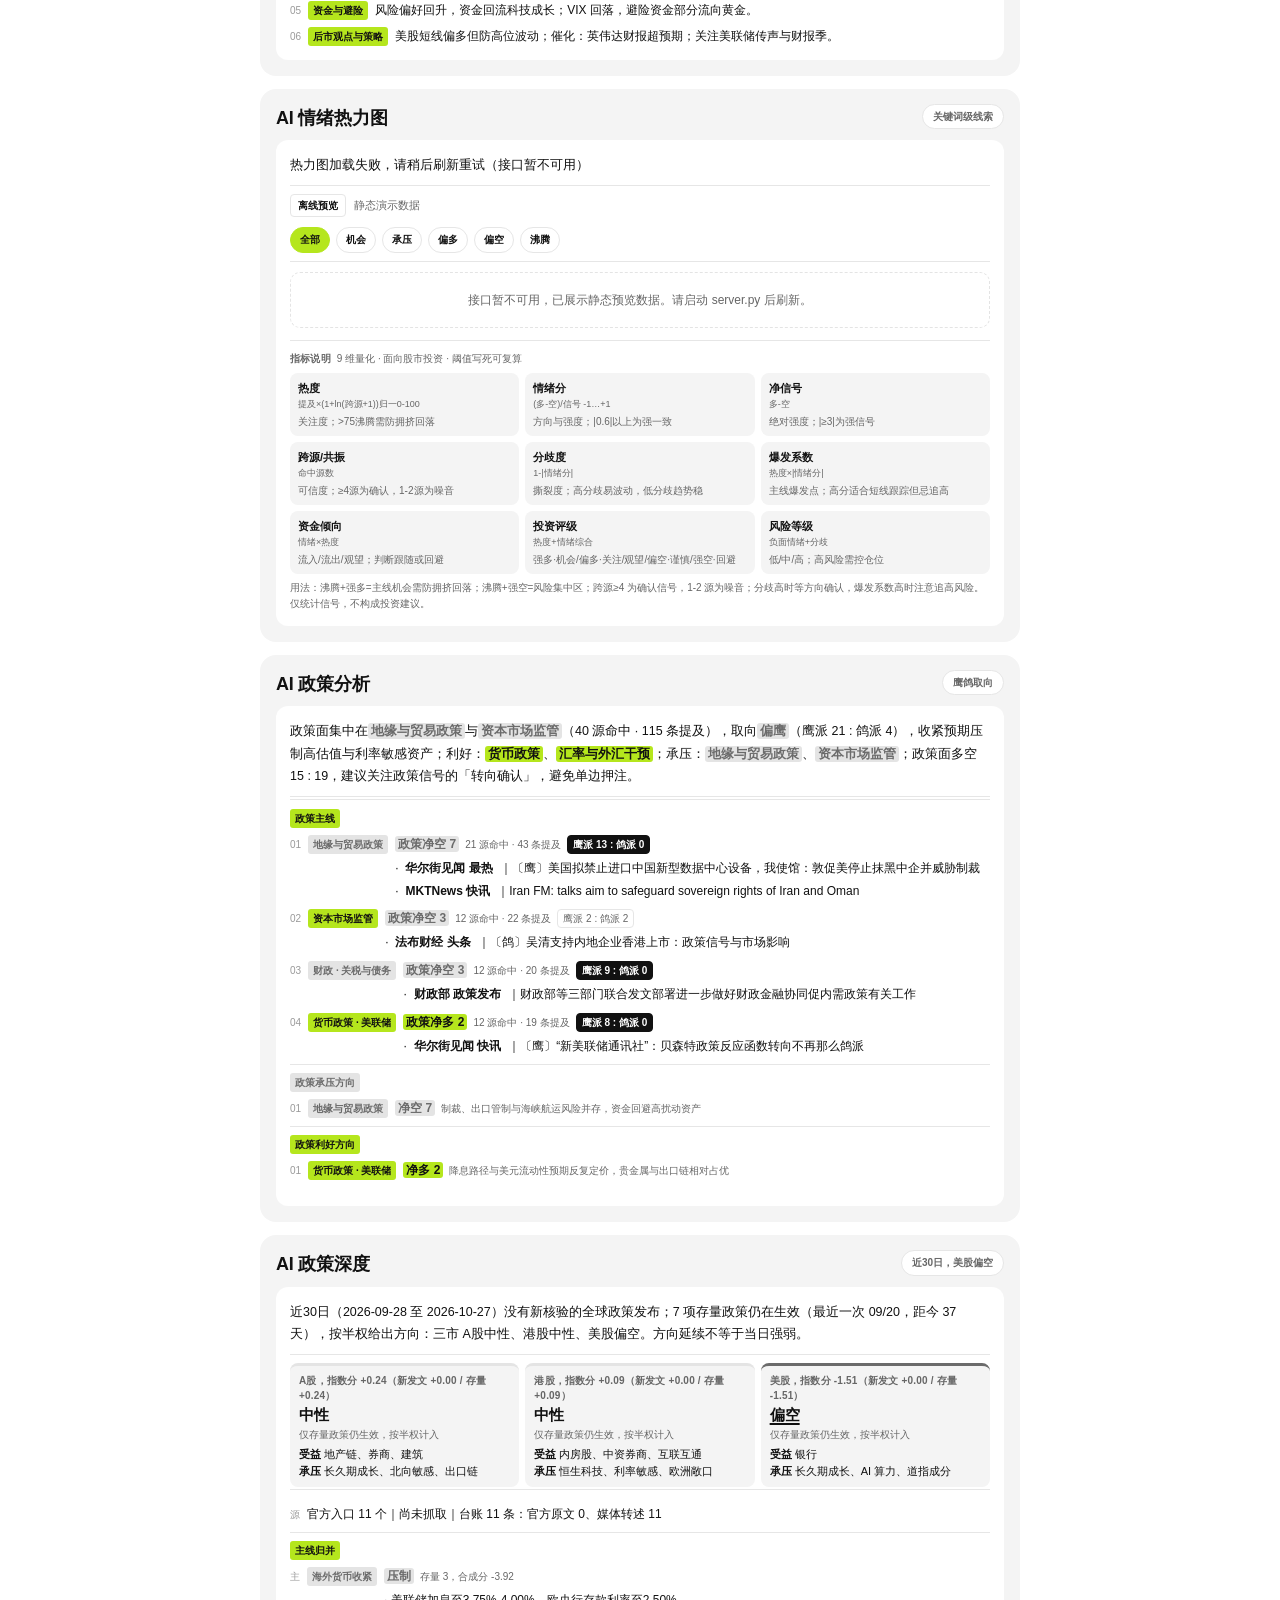
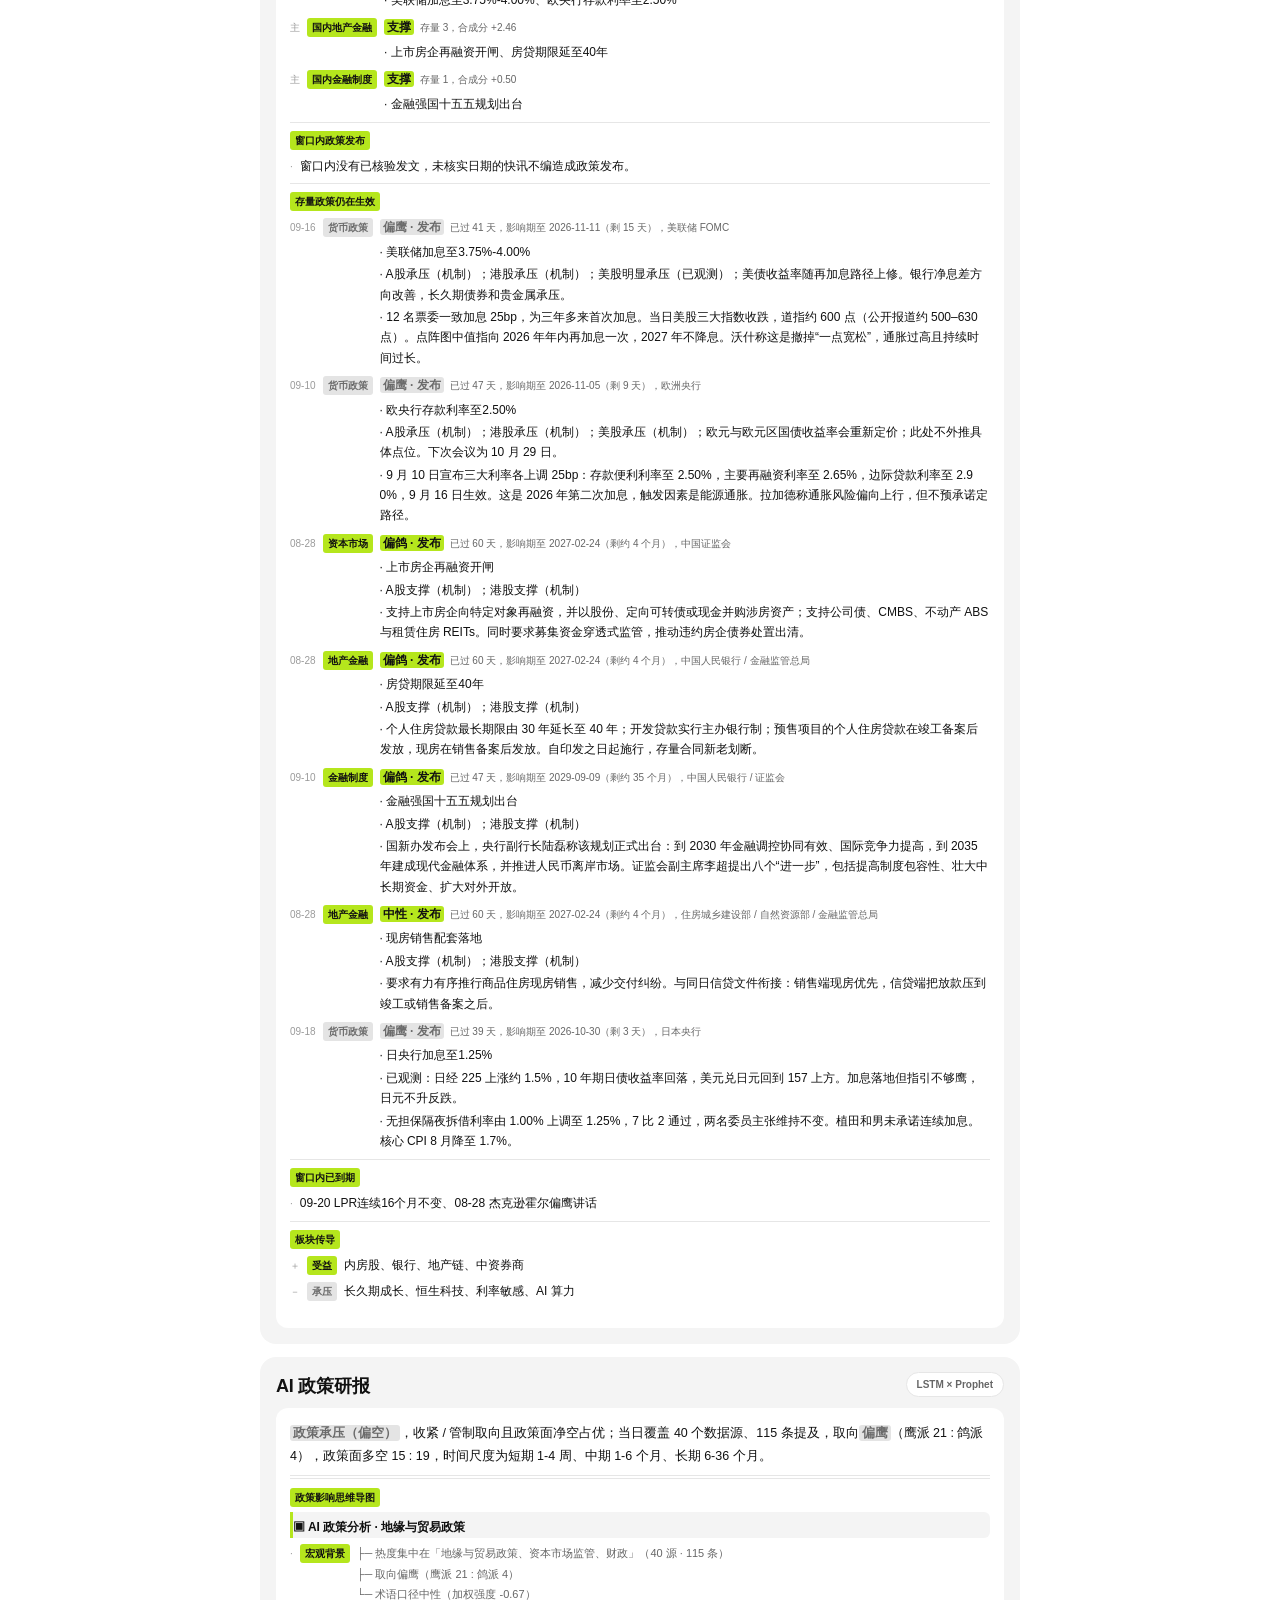
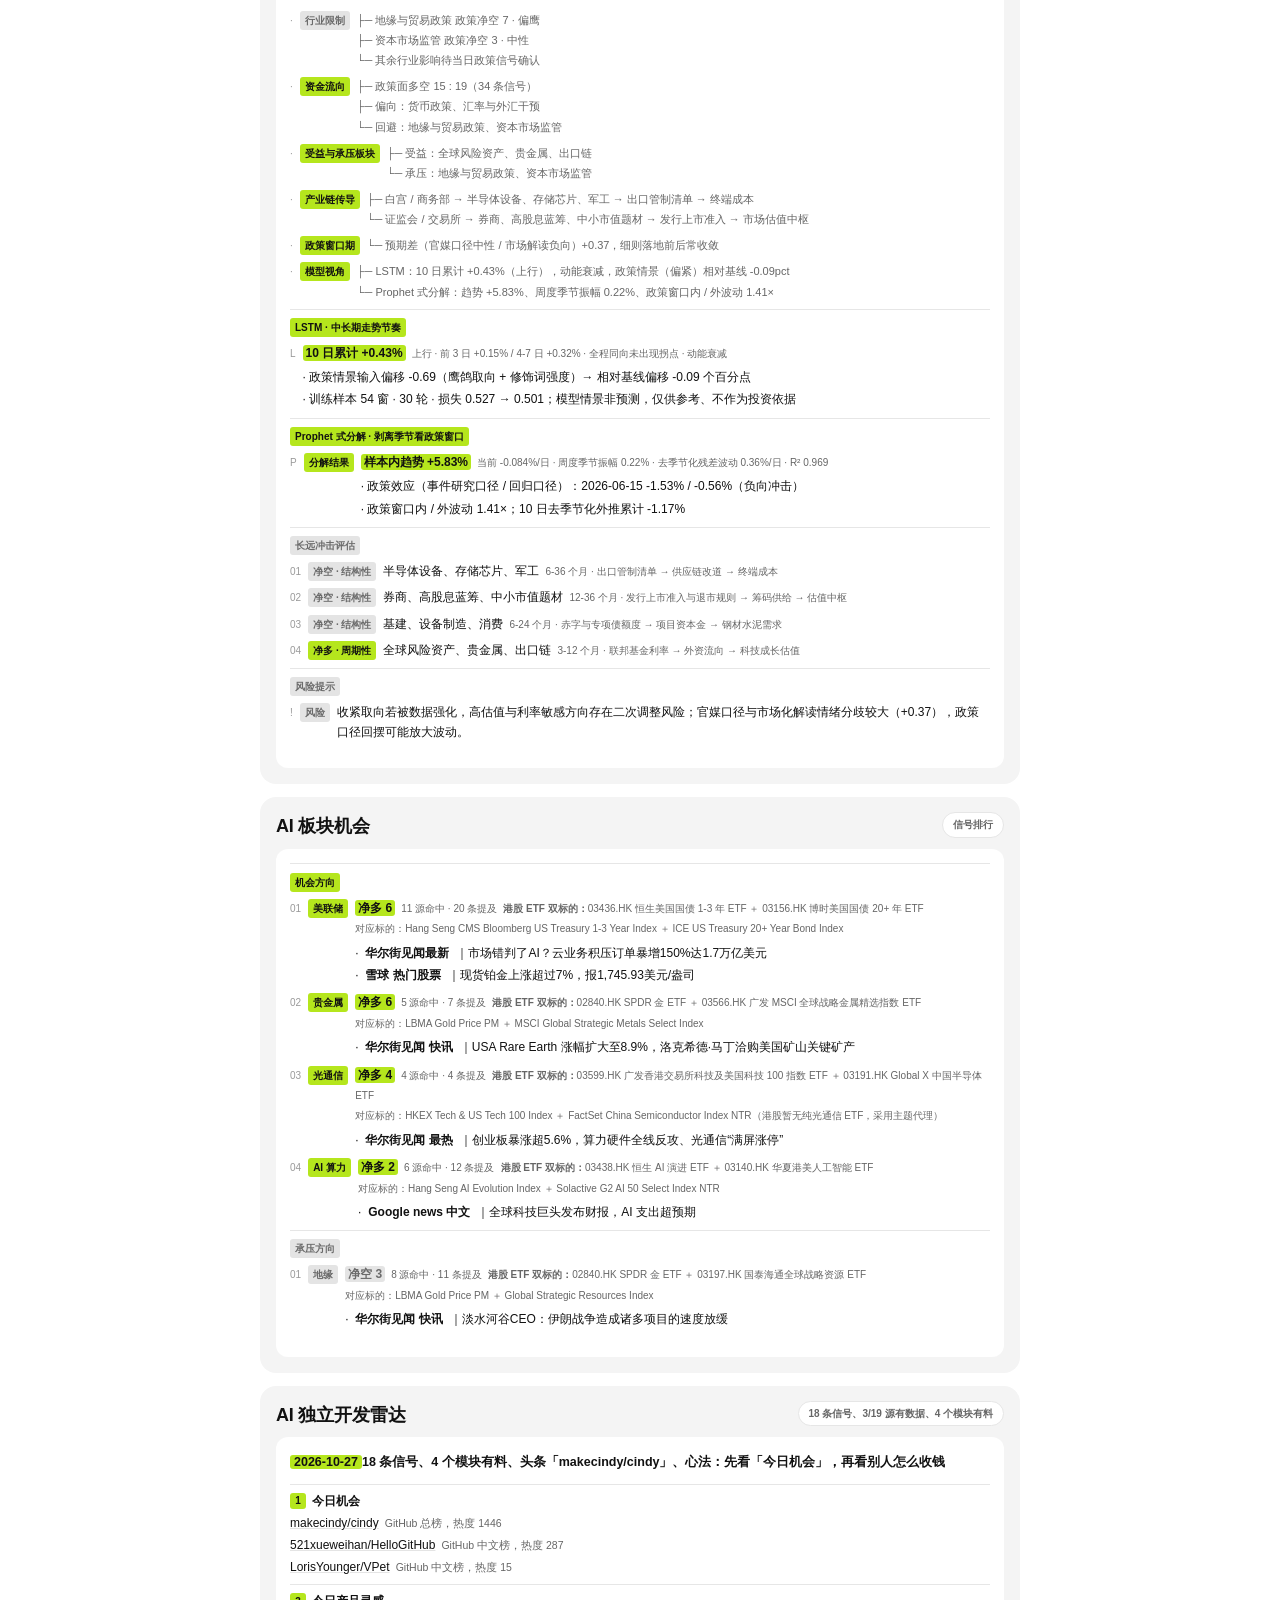
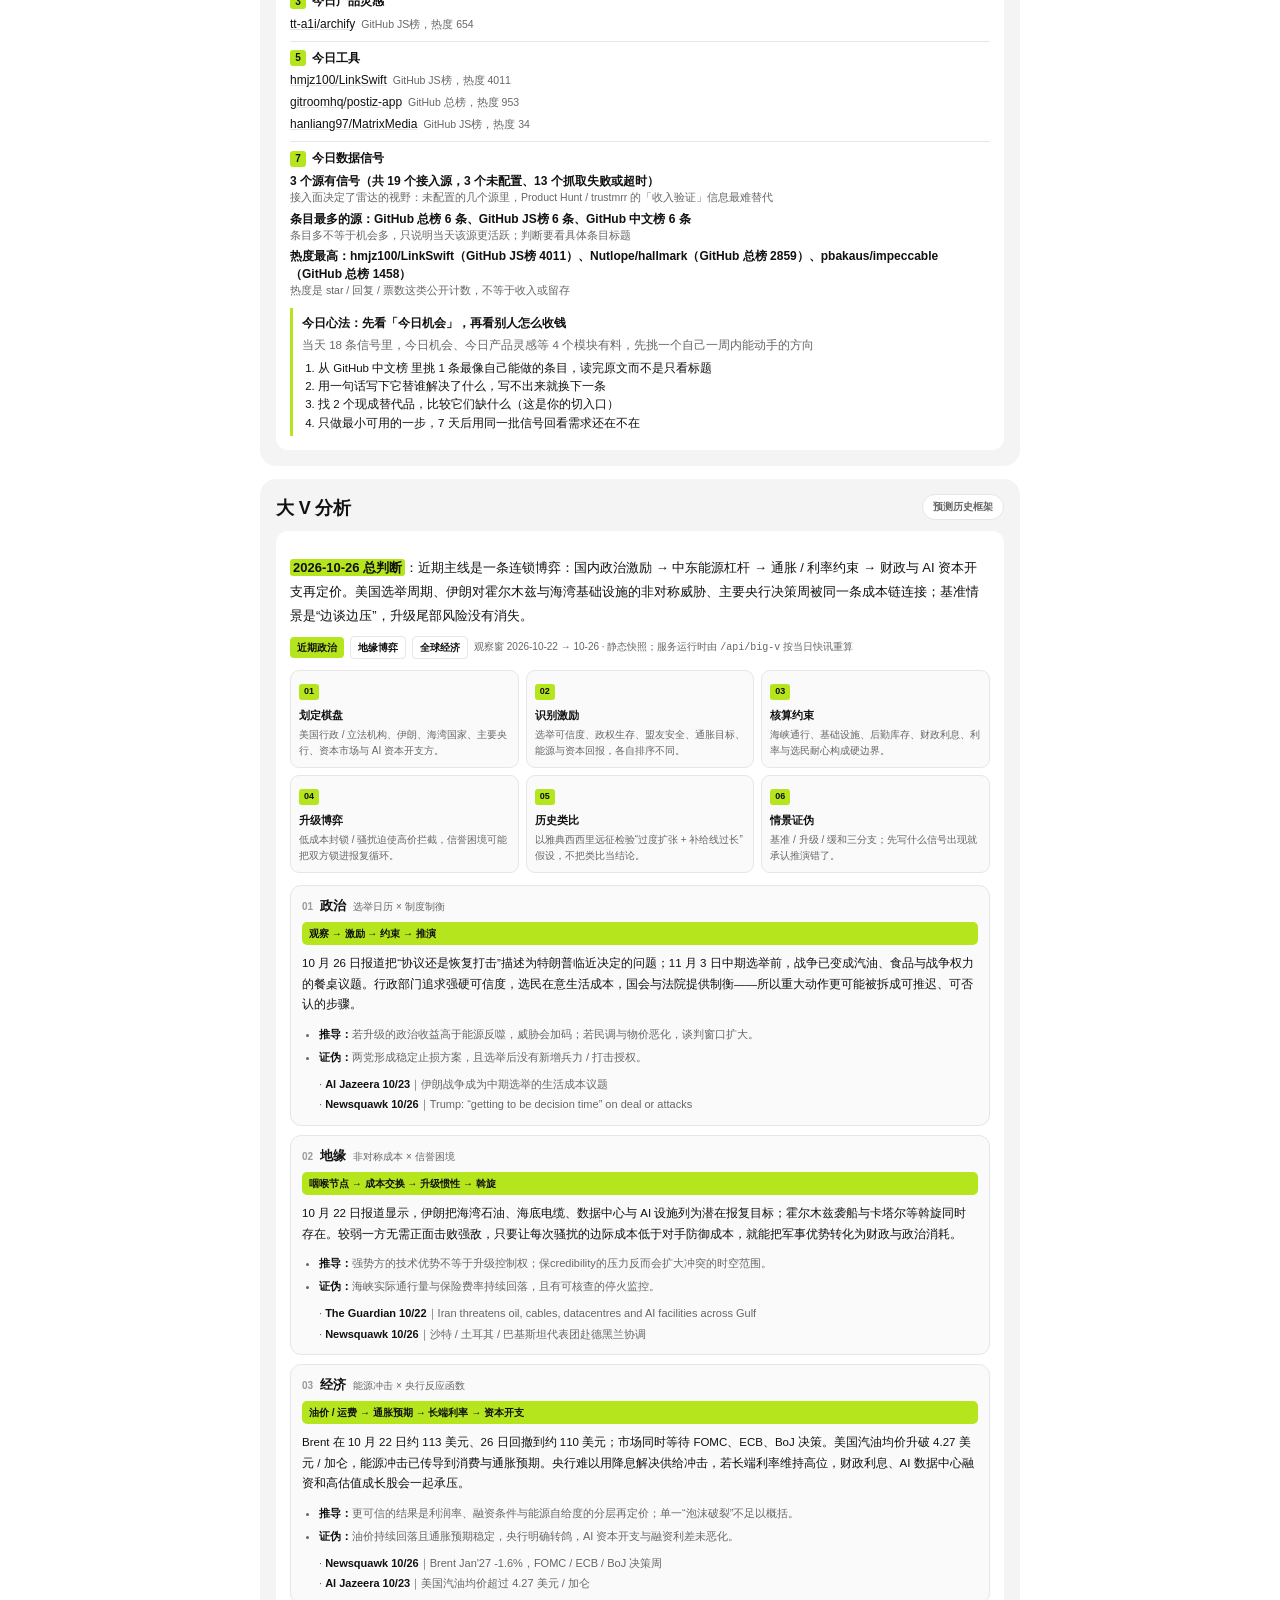
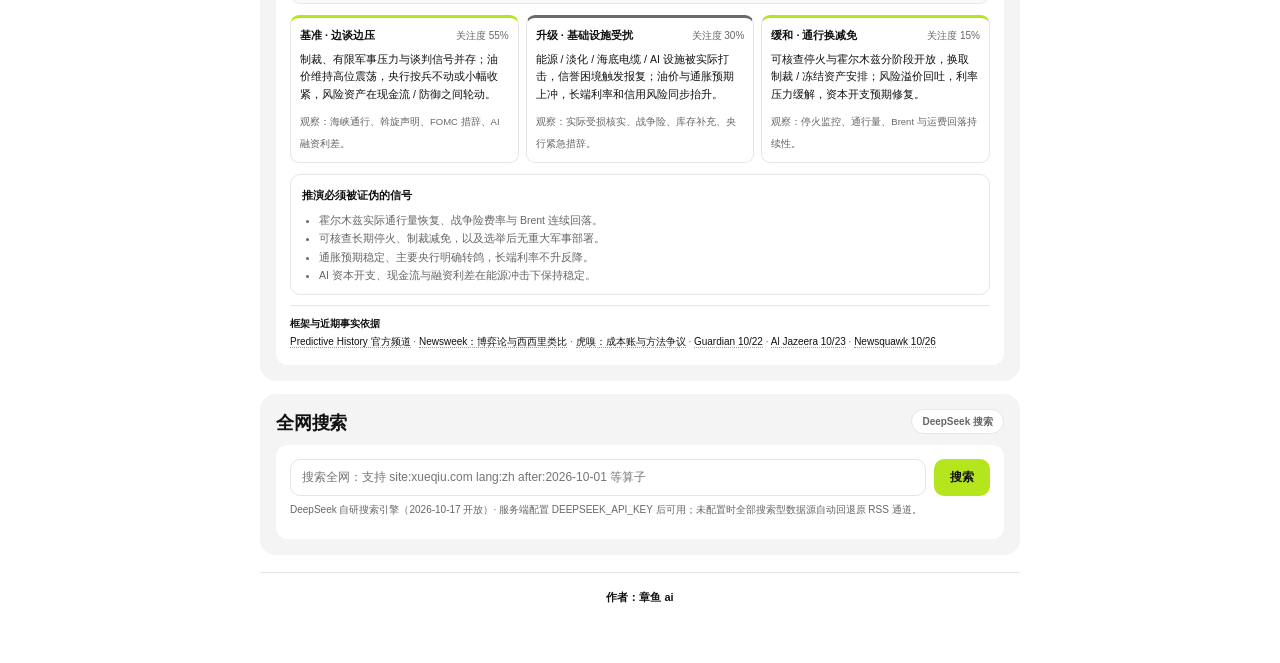
==== commit a993807d: "feat(policy): 窗口内政策发布改接官方源头，逐源核实并给出抓取状态 台账是人工核过的发文，窗口一滚动就变空（2026-10-28 时窗口内 0 条、最近一条 09-20）， 卡片会一直说「" ====
--- a/index.html
+++ b/index.html
@@ -551,7 +551,7 @@
       </article>
     </section>
 
-    <section class="pixel-section" id="policyDeepSection"><div class="pixel-section-head"><div><h2>AI 政策深度</h2></div><span class="ai-pill" id="policyDeepPill">近30日，美股偏空</span></div><article class="insight-card" id="policyDeepCard"><p class="policy-headline" id="policyDeepHeadline">近30日（2026-09-29 至 2026-10-28）没有新核验的全球政策发布；7 项存量政策仍在生效（最近一次 09/20，距今 38 天），按半权给出方向：三市 A股中性、港股中性、美股偏空。方向延续不等于当日强弱。</p><div class="impact-board" id="policyDeepBoard"><div class="impact-cell neutral"><div class="impact-name">A股，指数分 +0.24（新发文 +0.00 / 存量 +0.24）</div><div class="impact-bias">中性</div><div class="impact-score">仅存量政策仍生效，按半权计入</div><div class="impact-split"><b>受益</b> 地产链、券商、建筑<br><b>承压</b> 长久期成长、北向敏感、出口链</div></div><div class="impact-cell neutral"><div class="impact-name">港股，指数分 +0.09（新发文 +0.00 / 存量 +0.09）</div><div class="impact-bias">中性</div><div class="impact-score">仅存量政策仍生效，按半权计入</div><div class="impact-split"><b>受益</b> 内房股、中资券商、互联互通<br><b>承压</b> 恒生科技、利率敏感、欧洲敞口</div></div><div class="impact-cell press"><div class="impact-name">美股，指数分 -1.51（新发文 +0.00 / 存量 -1.51）</div><div class="impact-bias">偏空</div><div class="impact-score">仅存量政策仍生效，按半权计入</div><div class="impact-split"><b>受益</b> 银行<br><b>承压</b> 长久期成长、AI 算力、道指成分</div></div></div><ul class="insight-points sector-points" id="policyDeepList"><li class="group-row"><span class="group-label">主线归并</span><span class="group-note" data-meta="1">同主题合并，存量按半权，三市合成分</span></li><li><span class="point-no">主</span><span class="point-label press">海外货币收紧</span><span><mark class="press">压制</mark><span class="sector-stat">存量 3，合成分 -3.92</span><ul class="sector-evidence"><li>· 美联储加息至3.75%-4.00%、欧央行存款利率至2.50%</li></ul></span></li><li><span class="point-no">主</span><span class="point-label">国内地产金融</span><span><mark>支撑</mark><span class="sector-stat">存量 3，合成分 +2.46</span><ul class="sector-evidence"><li>· 上市房企再融资开闸、房贷期限延至40年</li></ul></span></li><li><span class="point-no">主</span><span class="point-label">国内金融制度</span><span><mark>支撑</mark><span class="sector-stat">存量 1，合成分 +0.50</span><ul class="sector-evidence"><li>· 金融强国十五五规划出台</li></ul></span></li><li class="group-row"><span class="group-label">窗口内政策发布</span><span class="group-note" data-meta="1">2026-09-29 至 2026-10-28，新发文 0 项，存量生效 7 项，新的在前</span></li><li><span class="point-no">·</span><span>窗口内没有已核验发文，未核实日期的快讯不编造成政策发布。</span></li><li class="group-row"><span class="group-label">存量政策仍在生效</span><span class="group-note" data-meta="1">7 项，发文早于窗口、影响期未走完，按半权计入</span></li><li><span class="point-no">09-16</span><span class="point-label press">货币政策</span><span><mark class="press">偏鹰 · 发布</mark><span class="sector-stat">已过 42 天，影响期至 2026-11-11（剩 14 天），美联储 FOMC</span><ul class="sector-evidence"><li>· 美联储加息至3.75%-4.00%</li><li>· A股承压（机制）；港股承压（机制）；美股明显承压（已观测）；美债收益率随再加息路径上修。银行净息差方向改善，长久期债券和贵金属承压。</li><li>· 12 名票委一致加息 25bp，为三年多来首次加息。当日美股三大指数收跌，道指约 600 点（公开报道约 500–630 点）。点阵图中值指向 2026 年年内再加息一次，2027 年不降息。沃什称这是撤掉“一点宽松”，通胀过高且持续时间过长。</li></ul></span></li><li><span class="point-no">09-10</span><span class="point-label press">货币政策</span><span><mark class="press">偏鹰 · 发布</mark><span class="sector-stat">已过 48 天，影响期至 2026-11-05（剩 8 天），欧洲央行</span><ul class="sector-evidence"><li>· 欧央行存款利率至2.50%</li><li>· A股承压（机制）；港股承压（机制）；美股承压（机制）；欧元与欧元区国债收益率会重新定价；此处不外推具体点位。下次会议为 10 月 29 日。</li><li>· 9 月 10 日宣布三大利率各上调 25bp：存款便利利率至 2.50%，主要再融资利率至 2.65%，边际贷款利率至 2.90%，9 月 16 日生效。这是 2026 年第二次加息，触发因素是能源通胀。拉加德称通胀风险偏向上行，但不预承诺定路径。</li></ul></span></li><li><span class="point-no">08-28</span><span class="point-label">资本市场</span><span><mark>偏鸽 · 发布</mark><span class="sector-stat">已过 61 天，影响期至 2027-02-24（剩约 4 个月），中国证监会</span><ul class="sector-evidence"><li>· 上市房企再融资开闸</li><li>· A股支撑（机制）；港股支撑（机制）</li><li>· 支持上市房企向特定对象再融资，并以股份、定向可转债或现金并购涉房资产；支持公司债、CMBS、不动产 ABS 与租赁住房 REITs。同时要求募集资金穿透式监管，推动违约房企债券处置出清。</li></ul></span></li><li><span class="point-no">08-28</span><span class="point-label">地产金融</span><span><mark>偏鸽 · 发布</mark><span class="sector-stat">已过 61 天，影响期至 2027-02-24（剩约 4 个月），中国人民银行 / 金融监管总局</span><ul class="sector-evidence"><li>· 房贷期限延至40年</li><li>· A股支撑（机制）；港股支撑（机制）</li><li>· 个人住房贷款最长期限由 30 年延长至 40 年；开发贷款实行主办银行制；预售项目的个人住房贷款在竣工备案后发放，现房在销售备案后发放。自印发之日起施行，存量合同新老划断。</li></ul></span></li><li><span class="point-no">09-10</span><span class="point-label">金融制度</span><span><mark>偏鸽 · 发布</mark><span class="sector-stat">已过 48 天，影响期至 2029-09-09（剩约 35 个月），中国人民银行 / 证监会</span><ul class="sector-evidence"><li>· 金融强国十五五规划出台</li><li>· A股支撑（机制）；港股支撑（机制）</li><li>· 国新办发布会上，央行副行长陆磊称该规划正式出台：到 2030 年金融调控协同有效、国际竞争力提高，到 2035 年建成现代金融体系，并推进人民币离岸市场。证监会副主席李超提出八个“进一步”，包括提高制度包容性、壮大中长期资金、扩大对外开放。</li></ul></span></li><li><span class="point-no">08-28</span><span class="point-label">地产金融</span><span><mark>中性 · 发布</mark><span class="sector-stat">已过 61 天，影响期至 2027-02-24（剩约 4 个月），住房城乡建设部 / 自然资源部 / 金融监管总局</span><ul class="sector-evidence"><li>· 现房销售配套落地</li><li>· A股支撑（机制）；港股支撑（机制）</li><li>· 要求有力有序推行商品住房现房销售，减少交付纠纷。与同日信贷文件衔接：销售端现房优先，信贷端把放款压到竣工或销售备案之后。</li></ul></span></li><li><span class="point-no">09-18</span><span class="point-label press">货币政策</span><span><mark class="press">偏鹰 · 发布</mark><span class="sector-stat">已过 40 天，影响期至 2026-10-30（剩 2 天），日本央行</span><ul class="sector-evidence"><li>· 日央行加息至1.25%</li><li>· 已观测：日经 225 上涨约 1.5%，10 年期日债收益率回落，美元兑日元回到 157 上方。加息落地但指引不够鹰，日元不升反跌。</li><li>· 无担保隔夜拆借利率由 1.00% 上调至 1.25%，7 比 2 通过，两名委员主张维持不变。植田和男未承诺连续加息。核心 CPI 8 月降至 1.7%。</li></ul></span></li><li class="group-row"><span class="group-label">窗口内已到期</span><span class="group-note" data-meta="1">窗口前段生效、现已过期，不计分</span></li><li><span class="point-no">·</span><span>09-20 LPR连续16个月不变、08-28 杰克逊霍尔偏鹰讲话</span></li><li class="group-row"><span class="group-label">板块传导</span><span class="group-note" data-meta="1">跨政策加总，含存量半权，不是指数点位</span></li><li><span class="point-no">＋</span><span class="point-label">受益</span><span>内房股、银行、地产链、中资券商</span></li><li><span class="point-no">－</span><span class="point-label press">承压</span><span>长久期成长、恒生科技、利率敏感、AI 算力</span></li></ul><div class="insight-foot" data-meta="1"><span id="policyDeepFoot" data-meta="1">窗口 2026-09-29 至 2026-10-28 没有已核验发文。未核实日期的快讯不编造成政策发布。台账最近一次发文是 2026-09-20（距今 38 天）。其中 7 项发文在窗口之前、影响期今天仍在，按半权计入「存量政策」层。另有 2 项在窗口前段生效、现已到期，只做说明、不计分。窗口外另有 11 条（最早 2026-08-19 美债回购上限上调），不重复计为新发文。指数分可复算，仅供参考，不构成投资建议。</span></div></article></section>
+    <section class="pixel-section" id="policyDeepSection"><div class="pixel-section-head"><div><h2>AI 政策深度</h2></div><span class="ai-pill" id="policyDeepPill">近30日，美股偏空</span></div><article class="insight-card" id="policyDeepCard"><p class="policy-headline" id="policyDeepHeadline">近30日（2026-09-28 至 2026-10-27）没有新核验的全球政策发布；7 项存量政策仍在生效（最近一次 09/20，距今 37 天），按半权给出方向：三市 A股中性、港股中性、美股偏空。方向延续不等于当日强弱。</p><div class="impact-board" id="policyDeepBoard"><div class="impact-cell neutral"><div class="impact-name">A股，指数分 +0.24（新发文 +0.00 / 存量 +0.24）</div><div class="impact-bias">中性</div><div class="impact-score">仅存量政策仍生效，按半权计入</div><div class="impact-split"><b>受益</b> 地产链、券商、建筑<br><b>承压</b> 长久期成长、北向敏感、出口链</div></div><div class="impact-cell neutral"><div class="impact-name">港股，指数分 +0.09（新发文 +0.00 / 存量 +0.09）</div><div class="impact-bias">中性</div><div class="impact-score">仅存量政策仍生效，按半权计入</div><div class="impact-split"><b>受益</b> 内房股、中资券商、互联互通<br><b>承压</b> 恒生科技、利率敏感、欧洲敞口</div></div><div class="impact-cell press"><div class="impact-name">美股，指数分 -1.51（新发文 +0.00 / 存量 -1.51）</div><div class="impact-bias">偏空</div><div class="impact-score">仅存量政策仍生效，按半权计入</div><div class="impact-split"><b>受益</b> 银行<br><b>承压</b> 长久期成长、AI 算力、道指成分</div></div></div><ul class="insight-points sector-points" id="policyDeepList"><li><span class="point-no">源</span><span>官方入口 11 个｜尚未抓取｜台账 11 条：官方原文 0、媒体转述 11</span></li><li class="group-row"><span class="group-label">主线归并</span><span class="group-note" data-meta="1">同主题合并，存量按半权，三市合成分</span></li><li><span class="point-no">主</span><span class="point-label press">海外货币收紧</span><span><mark class="press">压制</mark><span class="sector-stat">存量 3，合成分 -3.92</span><ul class="sector-evidence"><li>· 美联储加息至3.75%-4.00%、欧央行存款利率至2.50%</li></ul></span></li><li><span class="point-no">主</span><span class="point-label">国内地产金融</span><span><mark>支撑</mark><span class="sector-stat">存量 3，合成分 +2.46</span><ul class="sector-evidence"><li>· 上市房企再融资开闸、房贷期限延至40年</li></ul></span></li><li><span class="point-no">主</span><span class="point-label">国内金融制度</span><span><mark>支撑</mark><span class="sector-stat">存量 1，合成分 +0.50</span><ul class="sector-evidence"><li>· 金融强国十五五规划出台</li></ul></span></li><li class="group-row"><span class="group-label">窗口内政策发布</span><span class="group-note" data-meta="1">2026-09-28 至 2026-10-27，新发文 0 项，存量生效 7 项，新的在前</span></li><li><span class="point-no">·</span><span>窗口内没有已核验发文，未核实日期的快讯不编造成政策发布。</span></li><li class="group-row"><span class="group-label">存量政策仍在生效</span><span class="group-note" data-meta="1">7 项，发文早于窗口、影响期未走完，按半权计入</span></li><li><span class="point-no">09-16</span><span class="point-label press">货币政策</span><span><mark class="press">偏鹰 · 发布</mark><span class="sector-stat">已过 41 天，影响期至 2026-11-11（剩 15 天），美联储 FOMC</span><ul class="sector-evidence"><li>· 美联储加息至3.75%-4.00%</li><li>· A股承压（机制）；港股承压（机制）；美股明显承压（已观测）；美债收益率随再加息路径上修。银行净息差方向改善，长久期债券和贵金属承压。</li><li>· 12 名票委一致加息 25bp，为三年多来首次加息。当日美股三大指数收跌，道指约 600 点（公开报道约 500–630 点）。点阵图中值指向 2026 年年内再加息一次，2027 年不降息。沃什称这是撤掉“一点宽松”，通胀过高且持续时间过长。</li></ul></span></li><li><span class="point-no">09-10</span><span class="point-label press">货币政策</span><span><mark class="press">偏鹰 · 发布</mark><span class="sector-stat">已过 47 天，影响期至 2026-11-05（剩 9 天），欧洲央行</span><ul class="sector-evidence"><li>· 欧央行存款利率至2.50%</li><li>· A股承压（机制）；港股承压（机制）；美股承压（机制）；欧元与欧元区国债收益率会重新定价；此处不外推具体点位。下次会议为 10 月 29 日。</li><li>· 9 月 10 日宣布三大利率各上调 25bp：存款便利利率至 2.50%，主要再融资利率至 2.65%，边际贷款利率至 2.90%，9 月 16 日生效。这是 2026 年第二次加息，触发因素是能源通胀。拉加德称通胀风险偏向上行，但不预承诺定路径。</li></ul></span></li><li><span class="point-no">08-28</span><span class="point-label">资本市场</span><span><mark>偏鸽 · 发布</mark><span class="sector-stat">已过 60 天，影响期至 2027-02-24（剩约 4 个月），中国证监会</span><ul class="sector-evidence"><li>· 上市房企再融资开闸</li><li>· A股支撑（机制）；港股支撑（机制）</li><li>· 支持上市房企向特定对象再融资，并以股份、定向可转债或现金并购涉房资产；支持公司债、CMBS、不动产 ABS 与租赁住房 REITs。同时要求募集资金穿透式监管，推动违约房企债券处置出清。</li></ul></span></li><li><span class="point-no">08-28</span><span class="point-label">地产金融</span><span><mark>偏鸽 · 发布</mark><span class="sector-stat">已过 60 天，影响期至 2027-02-24（剩约 4 个月），中国人民银行 / 金融监管总局</span><ul class="sector-evidence"><li>· 房贷期限延至40年</li><li>· A股支撑（机制）；港股支撑（机制）</li><li>· 个人住房贷款最长期限由 30 年延长至 40 年；开发贷款实行主办银行制；预售项目的个人住房贷款在竣工备案后发放，现房在销售备案后发放。自印发之日起施行，存量合同新老划断。</li></ul></span></li><li><span class="point-no">09-10</span><span class="point-label">金融制度</span><span><mark>偏鸽 · 发布</mark><span class="sector-stat">已过 47 天，影响期至 2029-09-09（剩约 35 个月），中国人民银行 / 证监会</span><ul class="sector-evidence"><li>· 金融强国十五五规划出台</li><li>· A股支撑（机制）；港股支撑（机制）</li><li>· 国新办发布会上，央行副行长陆磊称该规划正式出台：到 2030 年金融调控协同有效、国际竞争力提高，到 2035 年建成现代金融体系，并推进人民币离岸市场。证监会副主席李超提出八个“进一步”，包括提高制度包容性、壮大中长期资金、扩大对外开放。</li></ul></span></li><li><span class="point-no">08-28</span><span class="point-label">地产金融</span><span><mark>中性 · 发布</mark><span class="sector-stat">已过 60 天，影响期至 2027-02-24（剩约 4 个月），住房城乡建设部 / 自然资源部 / 金融监管总局</span><ul class="sector-evidence"><li>· 现房销售配套落地</li><li>· A股支撑（机制）；港股支撑（机制）</li><li>· 要求有力有序推行商品住房现房销售，减少交付纠纷。与同日信贷文件衔接：销售端现房优先，信贷端把放款压到竣工或销售备案之后。</li></ul></span></li><li><span class="point-no">09-18</span><span class="point-label press">货币政策</span><span><mark class="press">偏鹰 · 发布</mark><span class="sector-stat">已过 39 天，影响期至 2026-10-30（剩 3 天），日本央行</span><ul class="sector-evidence"><li>· 日央行加息至1.25%</li><li>· 已观测：日经 225 上涨约 1.5%，10 年期日债收益率回落，美元兑日元回到 157 上方。加息落地但指引不够鹰，日元不升反跌。</li><li>· 无担保隔夜拆借利率由 1.00% 上调至 1.25%，7 比 2 通过，两名委员主张维持不变。植田和男未承诺连续加息。核心 CPI 8 月降至 1.7%。</li></ul></span></li><li class="group-row"><span class="group-label">窗口内已到期</span><span class="group-note" data-meta="1">窗口前段生效、现已过期，不计分</span></li><li><span class="point-no">·</span><span>09-20 LPR连续16个月不变、08-28 杰克逊霍尔偏鹰讲话</span></li><li class="group-row"><span class="group-label">板块传导</span><span class="group-note" data-meta="1">跨政策加总，含存量半权，不是指数点位</span></li><li><span class="point-no">＋</span><span class="point-label">受益</span><span>内房股、银行、地产链、中资券商</span></li><li><span class="point-no">－</span><span class="point-label press">承压</span><span>长久期成长、恒生科技、利率敏感、AI 算力</span></li></ul><div class="insight-foot" data-meta="1"><span id="policyDeepFoot" data-meta="1">窗口 2026-09-28 至 2026-10-27 没有已核验发文。未核实日期的快讯不编造成政策发布。台账最近一次发文是 2026-09-20（距今 37 天）。其中 7 项发文在窗口之前、影响期今天仍在，按半权计入「存量政策」层。另有 2 项在窗口前段生效、现已到期，只做说明、不计分。窗口外另有 11 条（最早 2026-08-19 美债回购上限上调），不重复计为新发文。指数分可复算，仅供参考，不构成投资建议。</span></div></article></section>
 
     <section class="pixel-section">
       <div class="pixel-section-head">
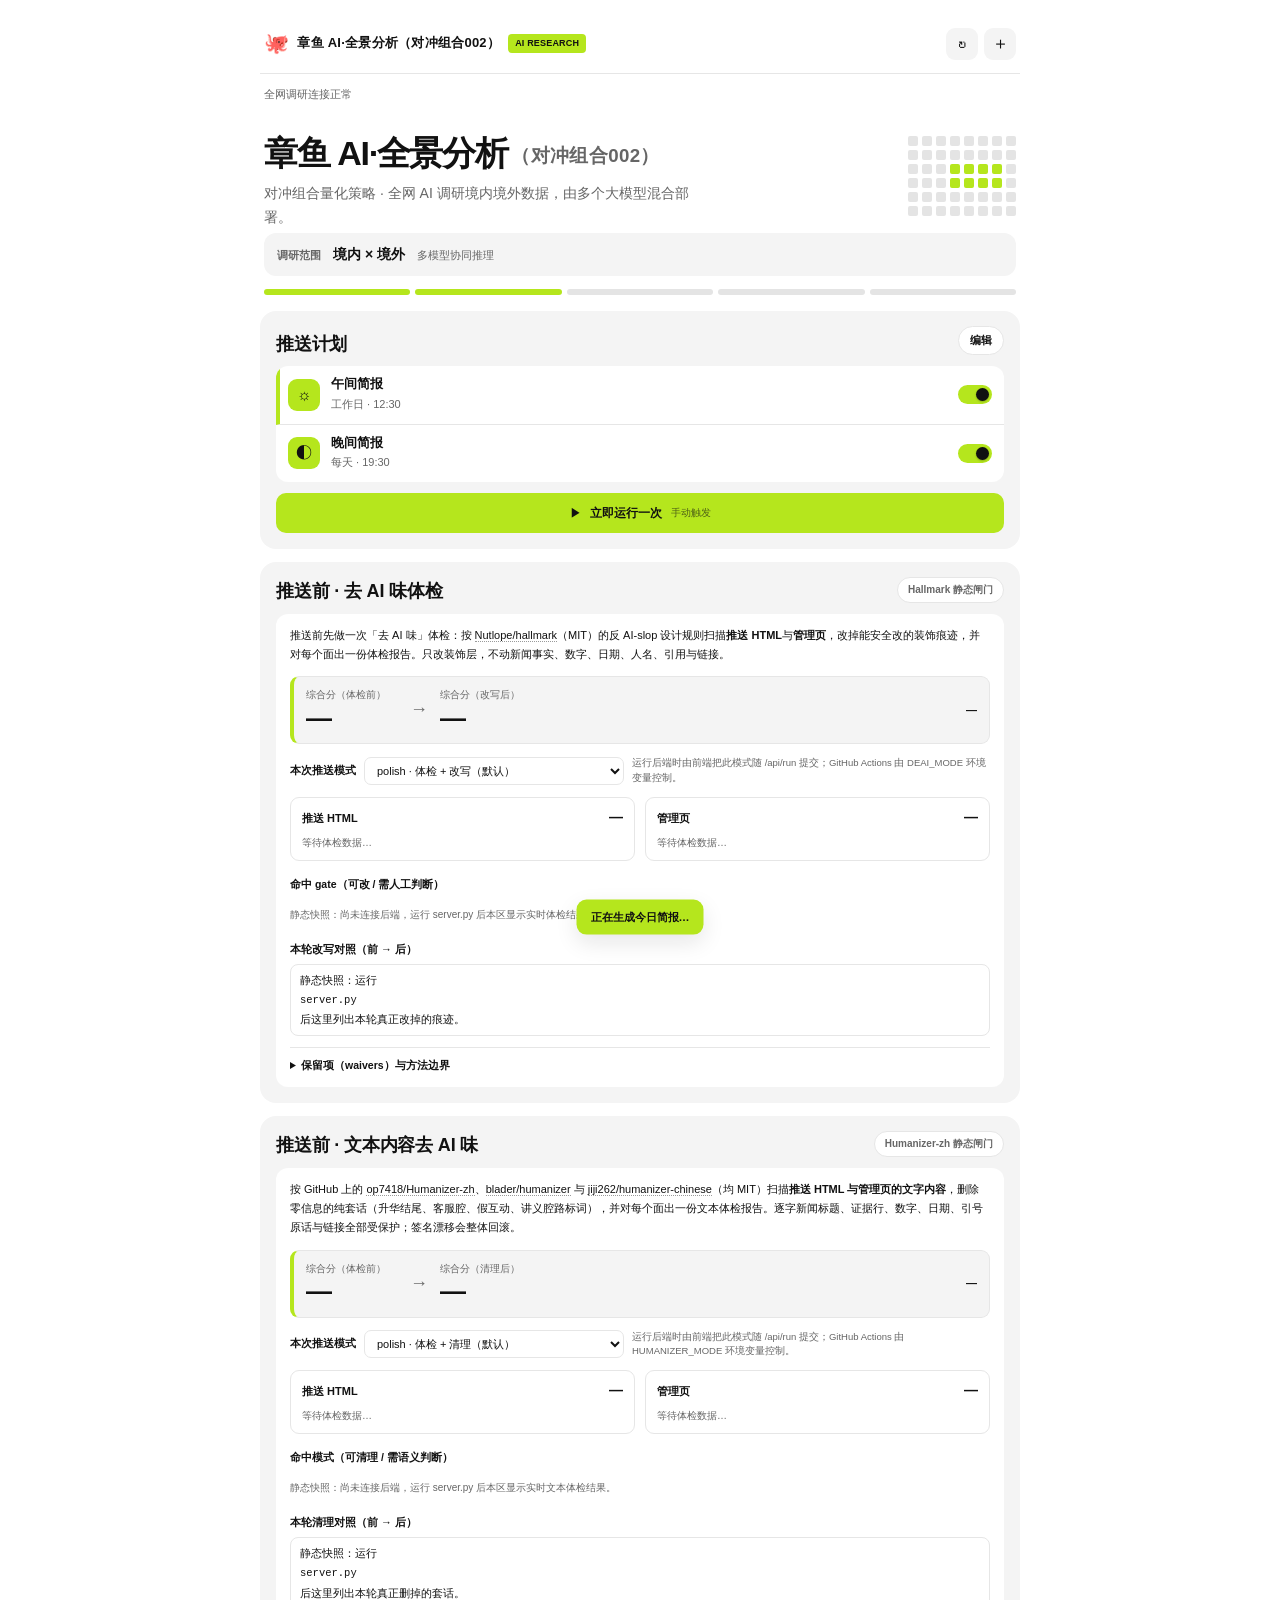
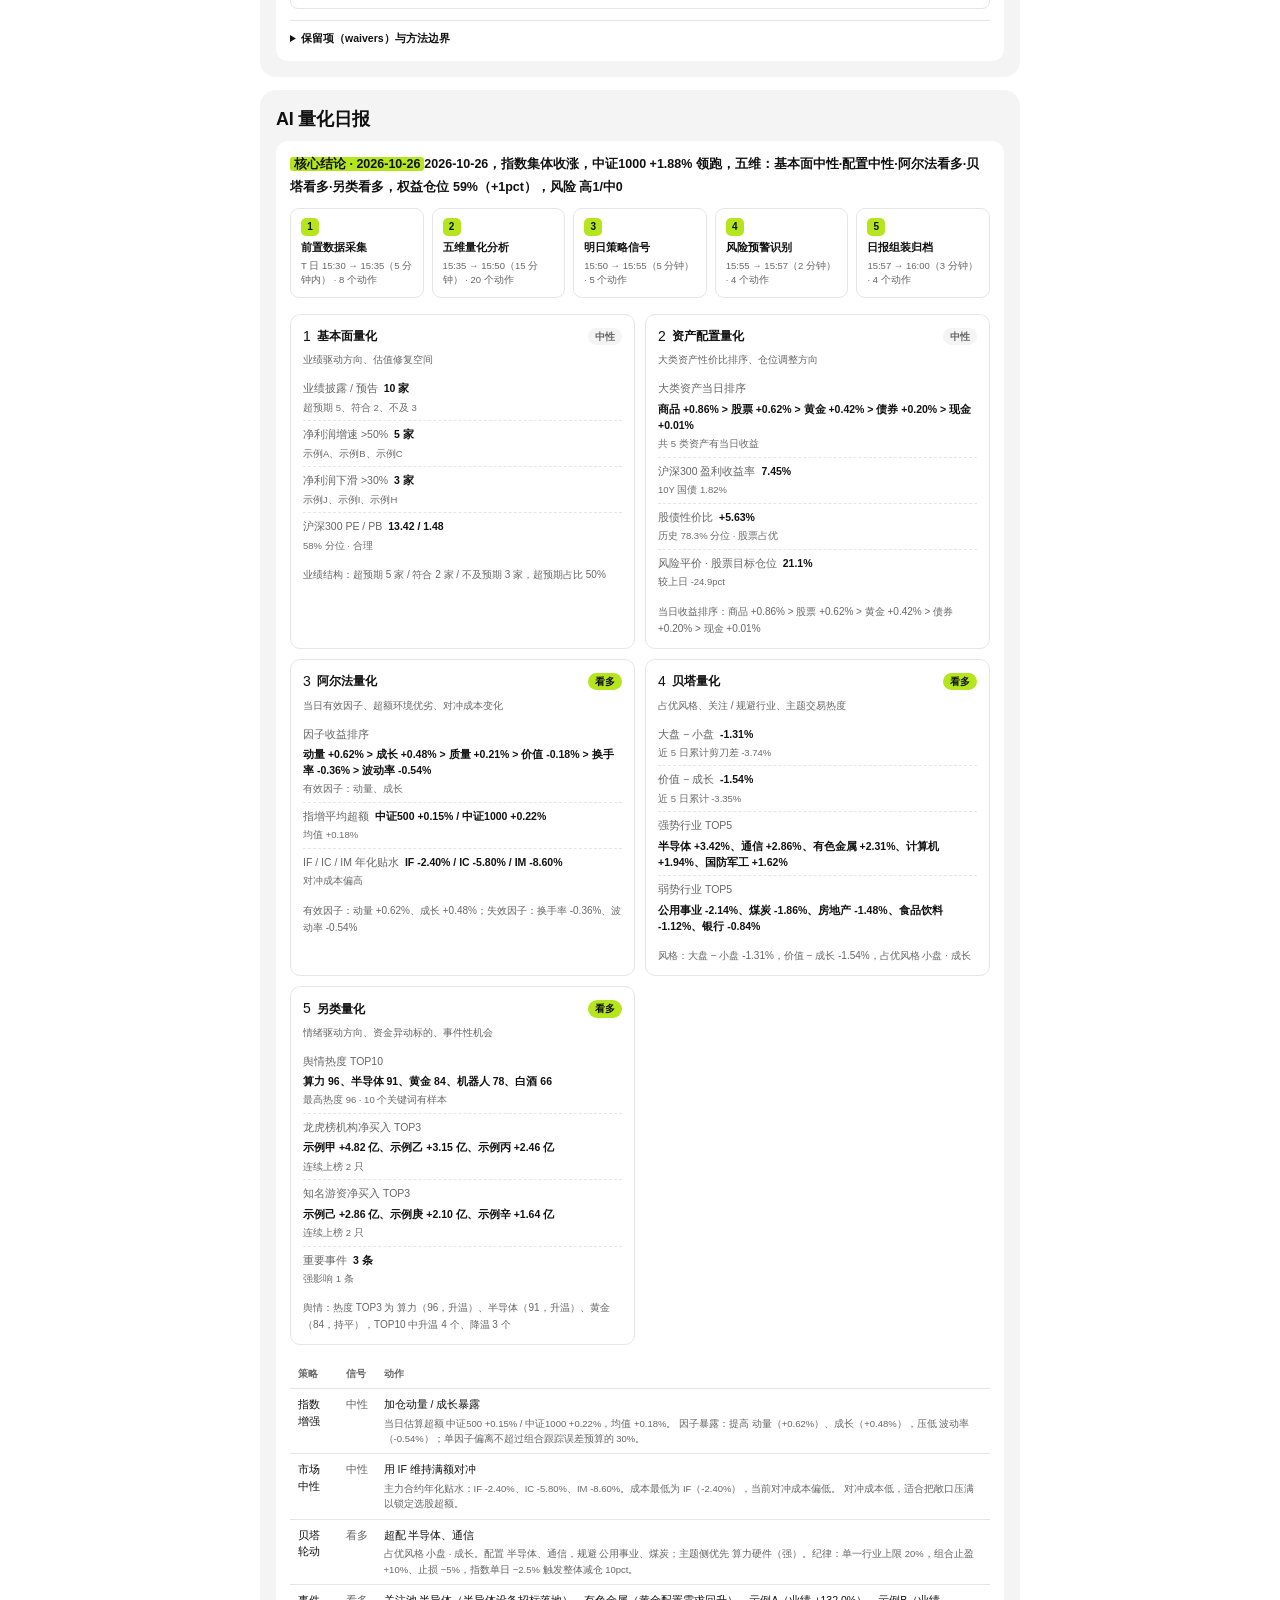
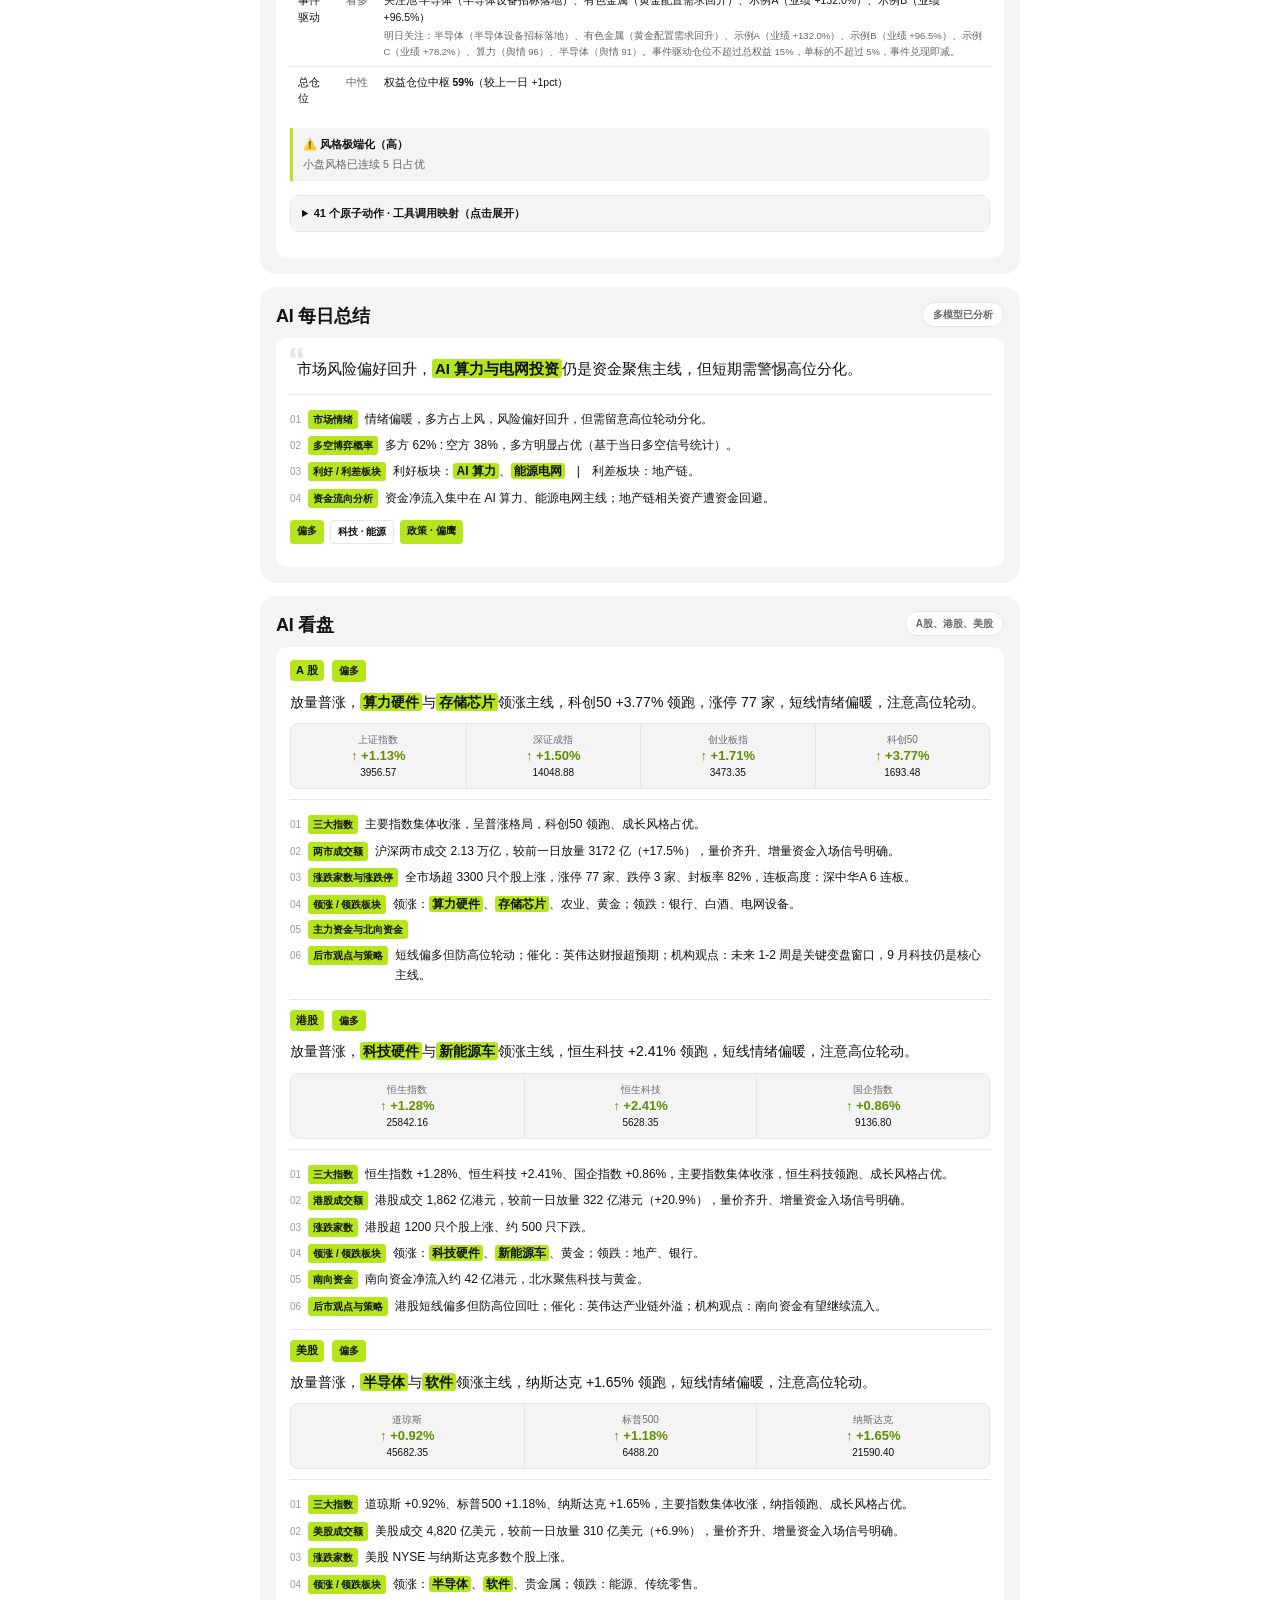
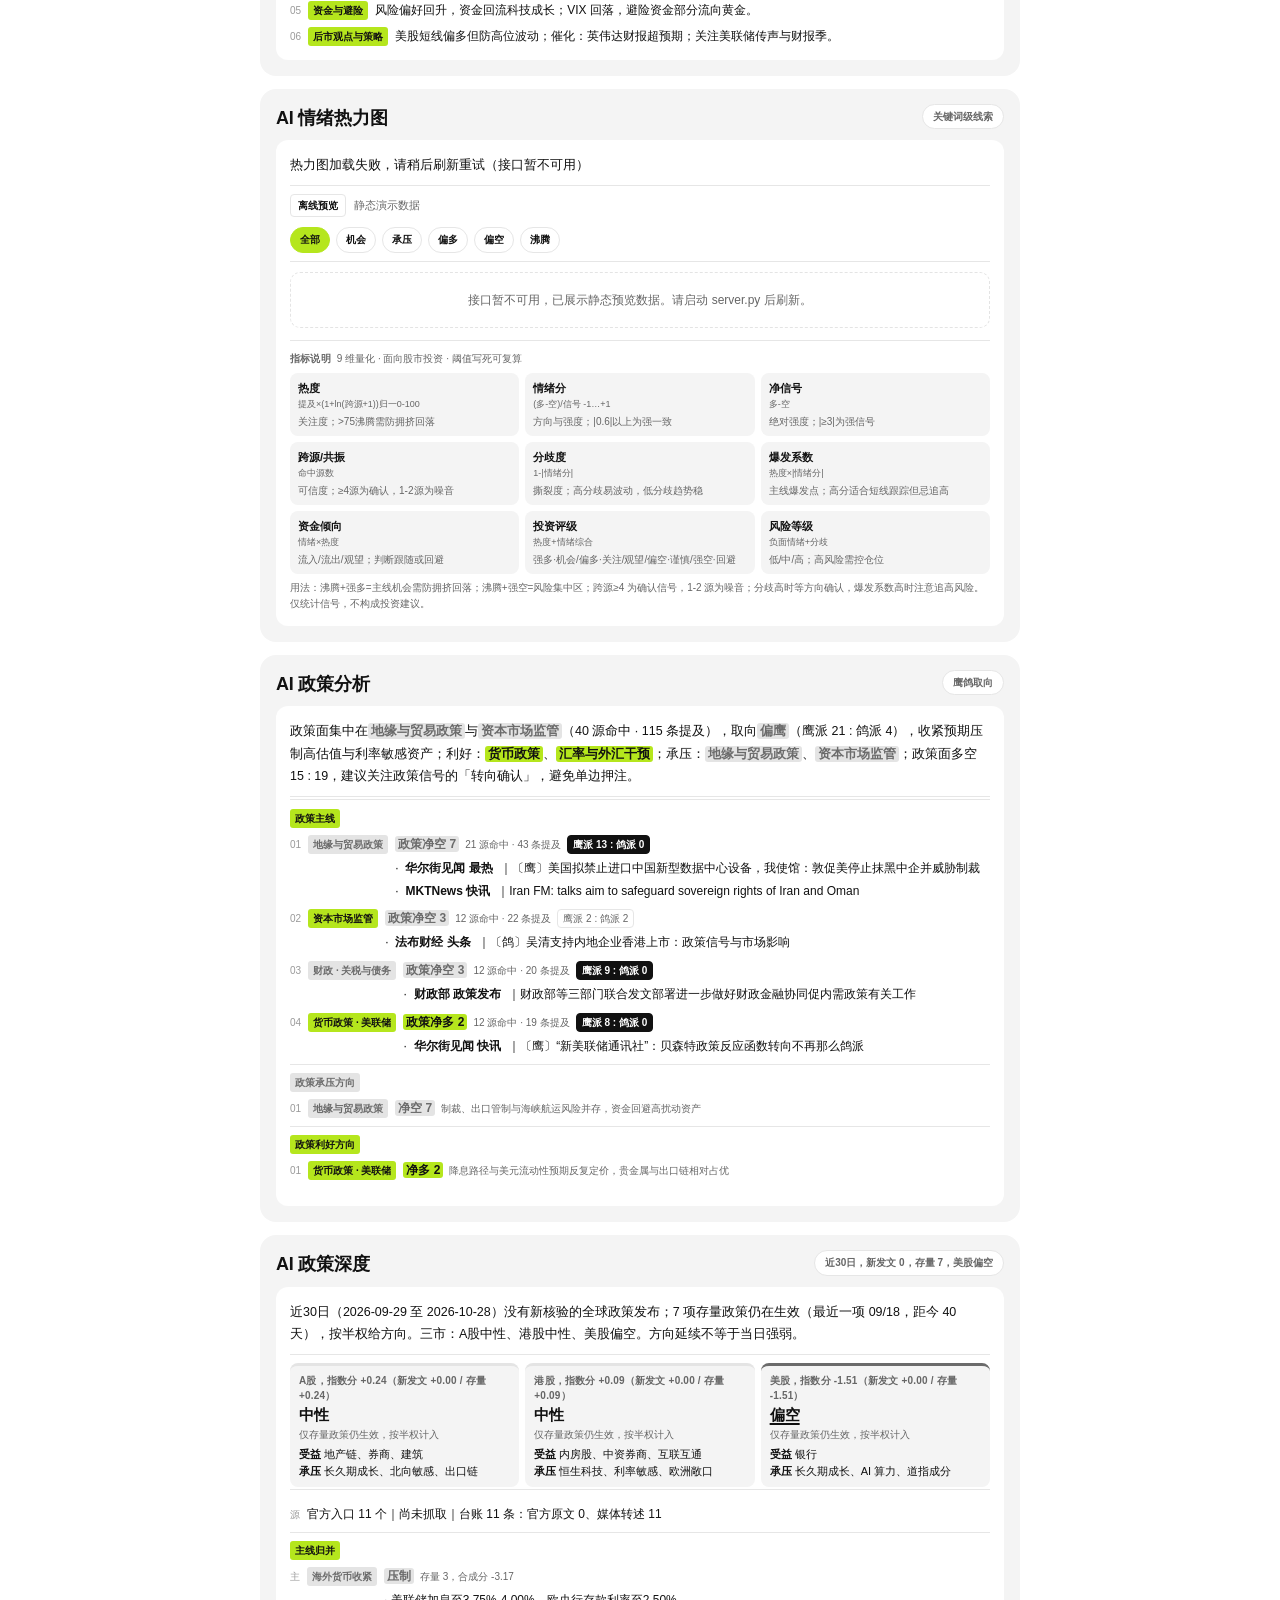
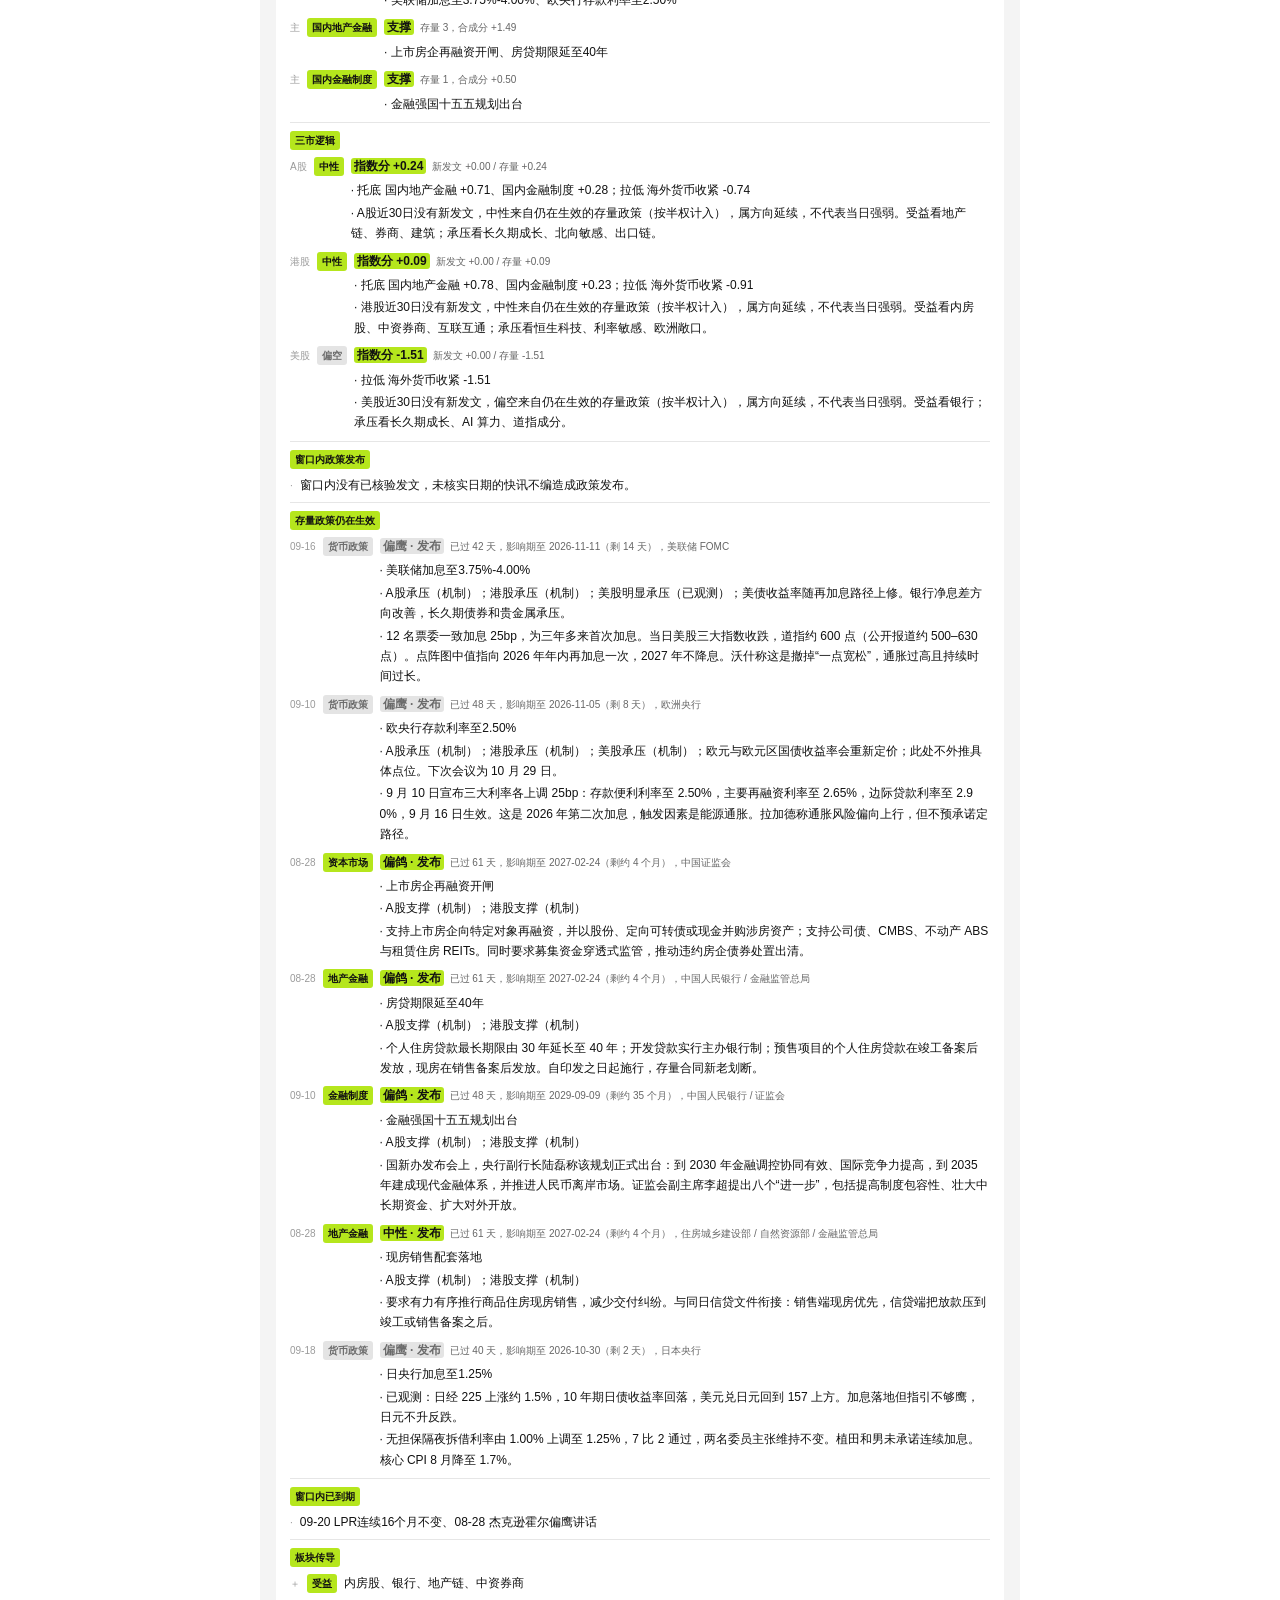
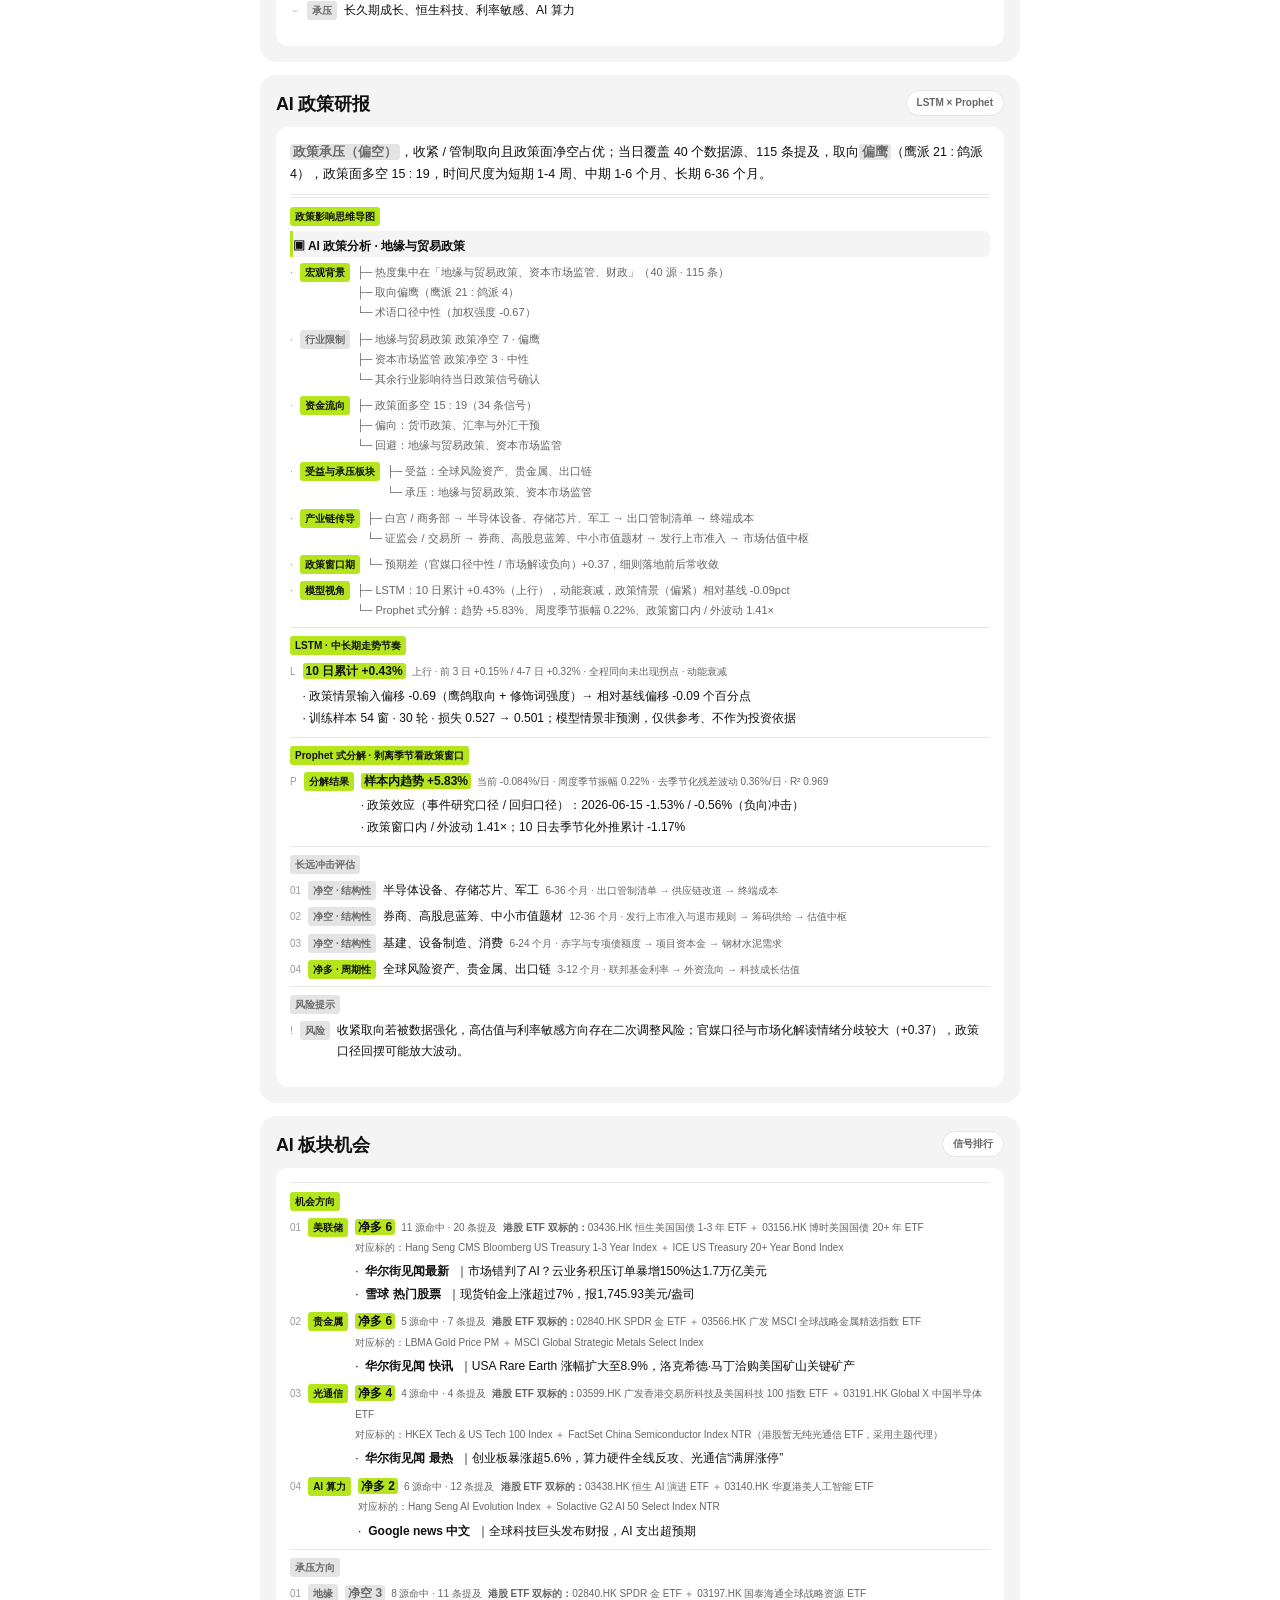
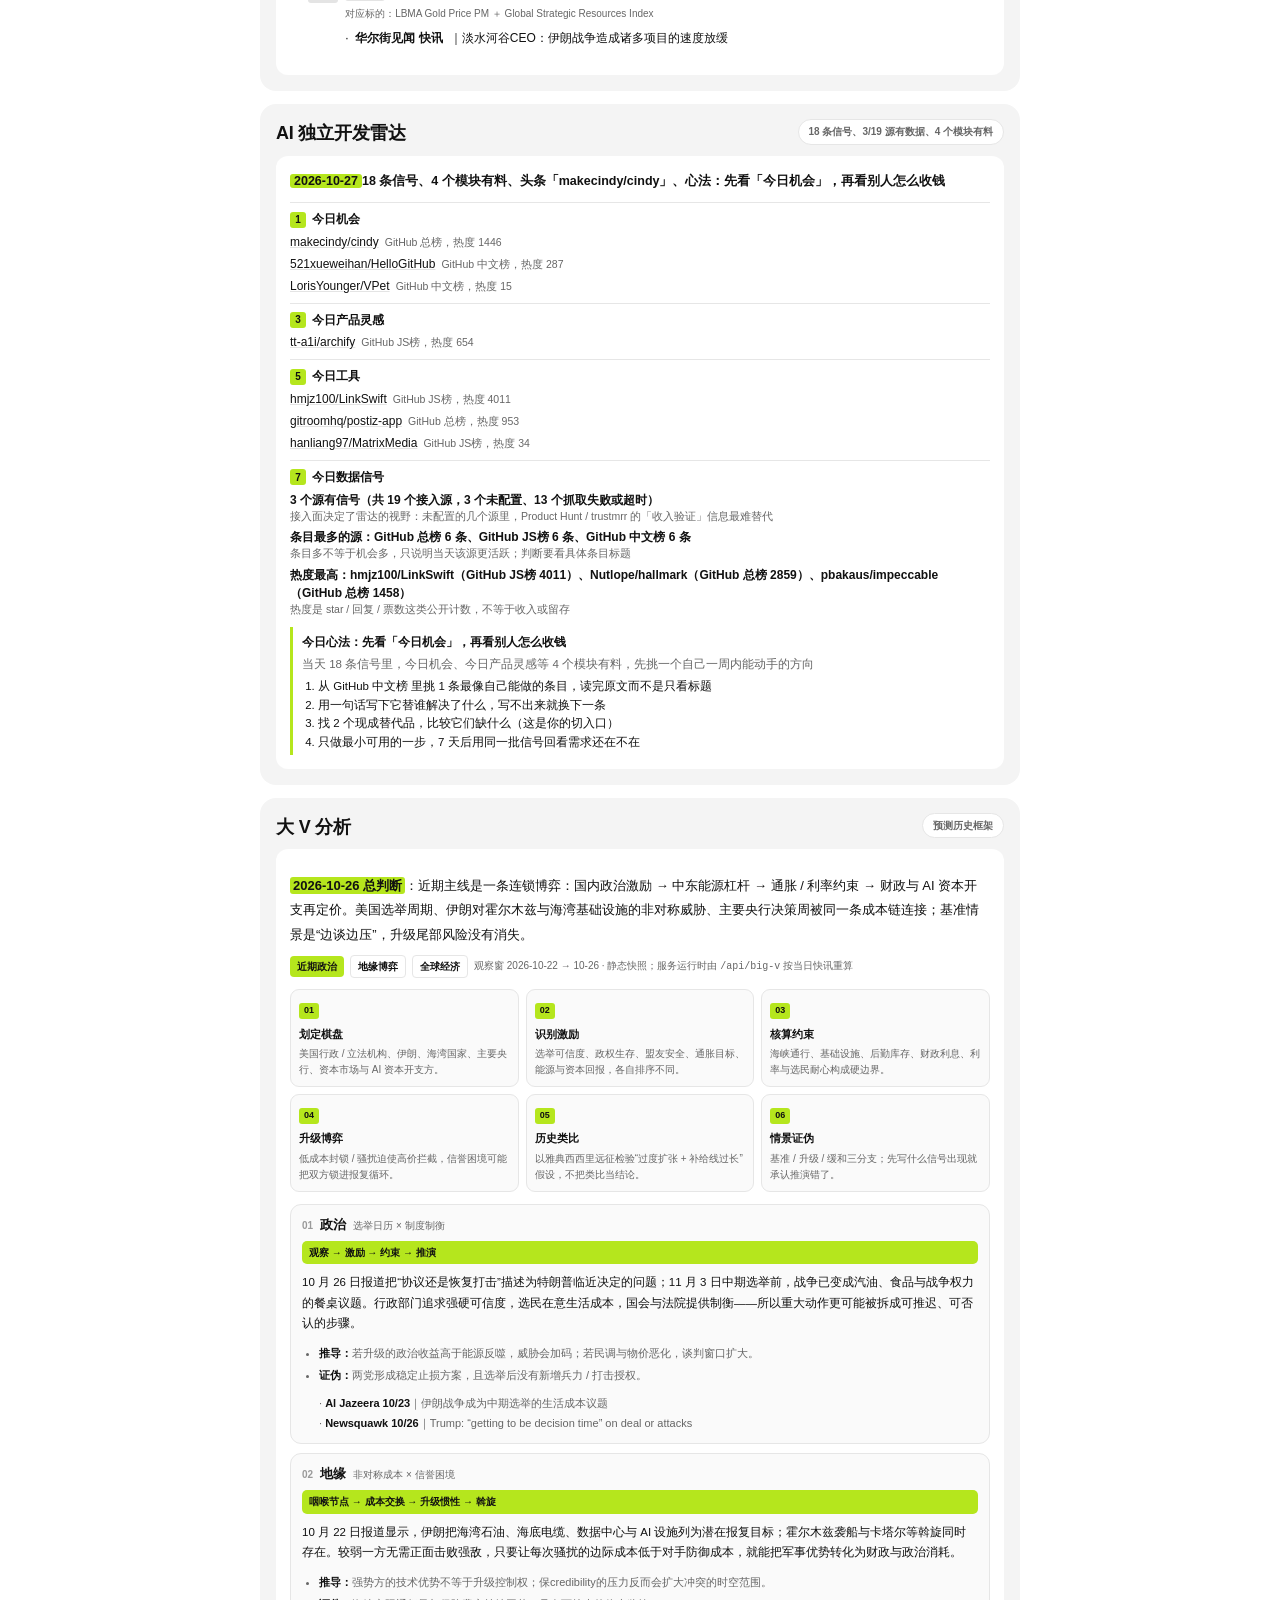
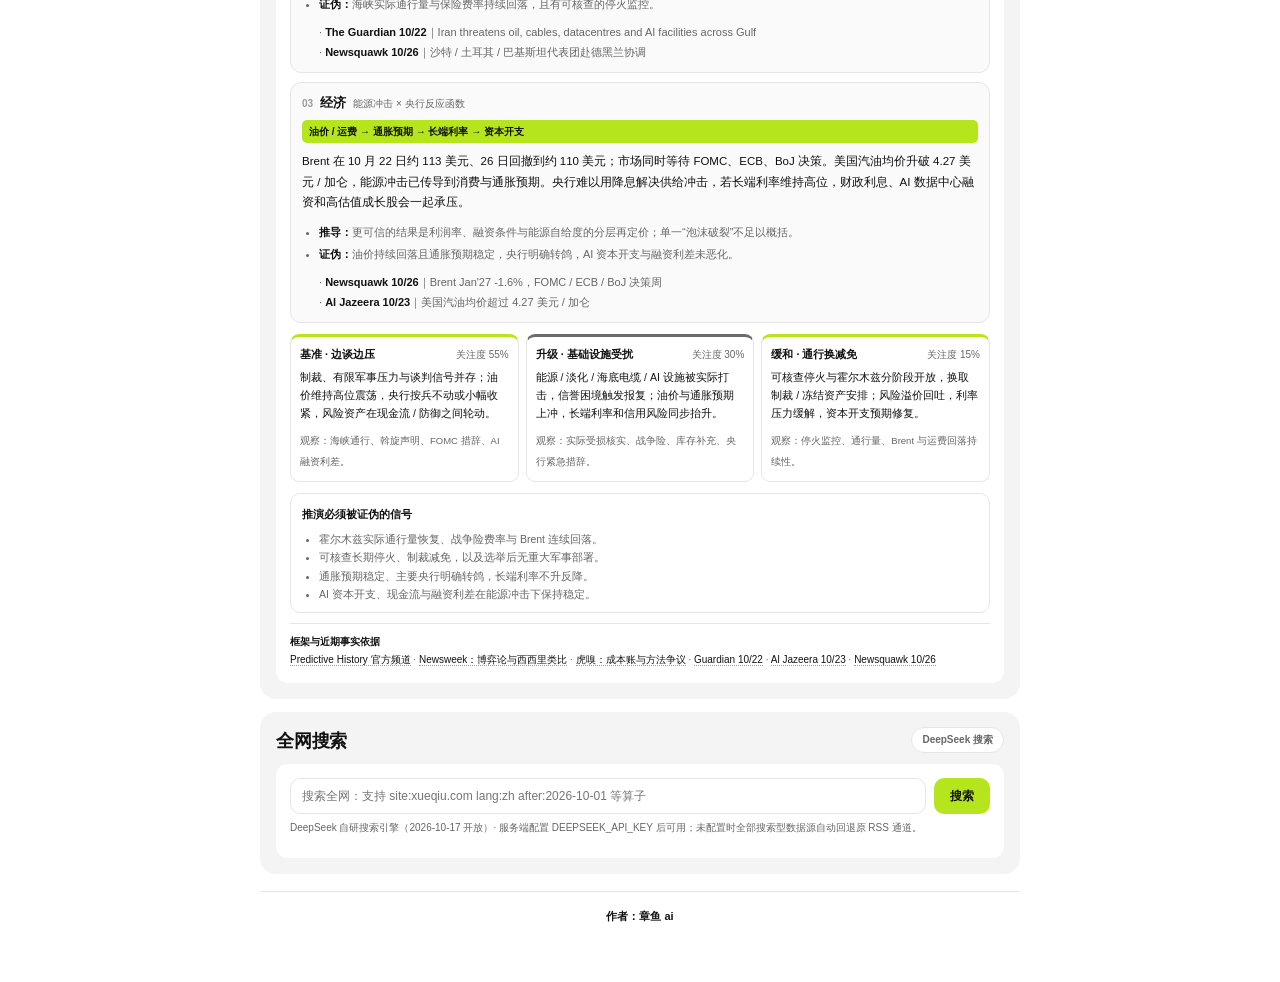
==== commit 67be4c34: "feat(policy): 政策深度补「托底/拉低」与主线对账，窗口按北京时间算 内容逻辑三处改进，都是为了让读者能顺着数字找到原因、也能自己核对：  1. 三市逻辑（`driver_line`）：每" ====
--- a/index.html
+++ b/index.html
@@ -551,7 +551,7 @@
       </article>
     </section>
 
-    <section class="pixel-section" id="policyDeepSection"><div class="pixel-section-head"><div><h2>AI 政策深度</h2></div><span class="ai-pill" id="policyDeepPill">近30日，美股偏空</span></div><article class="insight-card" id="policyDeepCard"><p class="policy-headline" id="policyDeepHeadline">近30日（2026-09-28 至 2026-10-27）没有新核验的全球政策发布；7 项存量政策仍在生效（最近一次 09/20，距今 37 天），按半权给出方向：三市 A股中性、港股中性、美股偏空。方向延续不等于当日强弱。</p><div class="impact-board" id="policyDeepBoard"><div class="impact-cell neutral"><div class="impact-name">A股，指数分 +0.24（新发文 +0.00 / 存量 +0.24）</div><div class="impact-bias">中性</div><div class="impact-score">仅存量政策仍生效，按半权计入</div><div class="impact-split"><b>受益</b> 地产链、券商、建筑<br><b>承压</b> 长久期成长、北向敏感、出口链</div></div><div class="impact-cell neutral"><div class="impact-name">港股，指数分 +0.09（新发文 +0.00 / 存量 +0.09）</div><div class="impact-bias">中性</div><div class="impact-score">仅存量政策仍生效，按半权计入</div><div class="impact-split"><b>受益</b> 内房股、中资券商、互联互通<br><b>承压</b> 恒生科技、利率敏感、欧洲敞口</div></div><div class="impact-cell press"><div class="impact-name">美股，指数分 -1.51（新发文 +0.00 / 存量 -1.51）</div><div class="impact-bias">偏空</div><div class="impact-score">仅存量政策仍生效，按半权计入</div><div class="impact-split"><b>受益</b> 银行<br><b>承压</b> 长久期成长、AI 算力、道指成分</div></div></div><ul class="insight-points sector-points" id="policyDeepList"><li><span class="point-no">源</span><span>官方入口 11 个｜尚未抓取｜台账 11 条：官方原文 0、媒体转述 11</span></li><li class="group-row"><span class="group-label">主线归并</span><span class="group-note" data-meta="1">同主题合并，存量按半权，三市合成分</span></li><li><span class="point-no">主</span><span class="point-label press">海外货币收紧</span><span><mark class="press">压制</mark><span class="sector-stat">存量 3，合成分 -3.92</span><ul class="sector-evidence"><li>· 美联储加息至3.75%-4.00%、欧央行存款利率至2.50%</li></ul></span></li><li><span class="point-no">主</span><span class="point-label">国内地产金融</span><span><mark>支撑</mark><span class="sector-stat">存量 3，合成分 +2.46</span><ul class="sector-evidence"><li>· 上市房企再融资开闸、房贷期限延至40年</li></ul></span></li><li><span class="point-no">主</span><span class="point-label">国内金融制度</span><span><mark>支撑</mark><span class="sector-stat">存量 1，合成分 +0.50</span><ul class="sector-evidence"><li>· 金融强国十五五规划出台</li></ul></span></li><li class="group-row"><span class="group-label">窗口内政策发布</span><span class="group-note" data-meta="1">2026-09-28 至 2026-10-27，新发文 0 项，存量生效 7 项，新的在前</span></li><li><span class="point-no">·</span><span>窗口内没有已核验发文，未核实日期的快讯不编造成政策发布。</span></li><li class="group-row"><span class="group-label">存量政策仍在生效</span><span class="group-note" data-meta="1">7 项，发文早于窗口、影响期未走完，按半权计入</span></li><li><span class="point-no">09-16</span><span class="point-label press">货币政策</span><span><mark class="press">偏鹰 · 发布</mark><span class="sector-stat">已过 41 天，影响期至 2026-11-11（剩 15 天），美联储 FOMC</span><ul class="sector-evidence"><li>· 美联储加息至3.75%-4.00%</li><li>· A股承压（机制）；港股承压（机制）；美股明显承压（已观测）；美债收益率随再加息路径上修。银行净息差方向改善，长久期债券和贵金属承压。</li><li>· 12 名票委一致加息 25bp，为三年多来首次加息。当日美股三大指数收跌，道指约 600 点（公开报道约 500–630 点）。点阵图中值指向 2026 年年内再加息一次，2027 年不降息。沃什称这是撤掉“一点宽松”，通胀过高且持续时间过长。</li></ul></span></li><li><span class="point-no">09-10</span><span class="point-label press">货币政策</span><span><mark class="press">偏鹰 · 发布</mark><span class="sector-stat">已过 47 天，影响期至 2026-11-05（剩 9 天），欧洲央行</span><ul class="sector-evidence"><li>· 欧央行存款利率至2.50%</li><li>· A股承压（机制）；港股承压（机制）；美股承压（机制）；欧元与欧元区国债收益率会重新定价；此处不外推具体点位。下次会议为 10 月 29 日。</li><li>· 9 月 10 日宣布三大利率各上调 25bp：存款便利利率至 2.50%，主要再融资利率至 2.65%，边际贷款利率至 2.90%，9 月 16 日生效。这是 2026 年第二次加息，触发因素是能源通胀。拉加德称通胀风险偏向上行，但不预承诺定路径。</li></ul></span></li><li><span class="point-no">08-28</span><span class="point-label">资本市场</span><span><mark>偏鸽 · 发布</mark><span class="sector-stat">已过 60 天，影响期至 2027-02-24（剩约 4 个月），中国证监会</span><ul class="sector-evidence"><li>· 上市房企再融资开闸</li><li>· A股支撑（机制）；港股支撑（机制）</li><li>· 支持上市房企向特定对象再融资，并以股份、定向可转债或现金并购涉房资产；支持公司债、CMBS、不动产 ABS 与租赁住房 REITs。同时要求募集资金穿透式监管，推动违约房企债券处置出清。</li></ul></span></li><li><span class="point-no">08-28</span><span class="point-label">地产金融</span><span><mark>偏鸽 · 发布</mark><span class="sector-stat">已过 60 天，影响期至 2027-02-24（剩约 4 个月），中国人民银行 / 金融监管总局</span><ul class="sector-evidence"><li>· 房贷期限延至40年</li><li>· A股支撑（机制）；港股支撑（机制）</li><li>· 个人住房贷款最长期限由 30 年延长至 40 年；开发贷款实行主办银行制；预售项目的个人住房贷款在竣工备案后发放，现房在销售备案后发放。自印发之日起施行，存量合同新老划断。</li></ul></span></li><li><span class="point-no">09-10</span><span class="point-label">金融制度</span><span><mark>偏鸽 · 发布</mark><span class="sector-stat">已过 47 天，影响期至 2029-09-09（剩约 35 个月），中国人民银行 / 证监会</span><ul class="sector-evidence"><li>· 金融强国十五五规划出台</li><li>· A股支撑（机制）；港股支撑（机制）</li><li>· 国新办发布会上，央行副行长陆磊称该规划正式出台：到 2030 年金融调控协同有效、国际竞争力提高，到 2035 年建成现代金融体系，并推进人民币离岸市场。证监会副主席李超提出八个“进一步”，包括提高制度包容性、壮大中长期资金、扩大对外开放。</li></ul></span></li><li><span class="point-no">08-28</span><span class="point-label">地产金融</span><span><mark>中性 · 发布</mark><span class="sector-stat">已过 60 天，影响期至 2027-02-24（剩约 4 个月），住房城乡建设部 / 自然资源部 / 金融监管总局</span><ul class="sector-evidence"><li>· 现房销售配套落地</li><li>· A股支撑（机制）；港股支撑（机制）</li><li>· 要求有力有序推行商品住房现房销售，减少交付纠纷。与同日信贷文件衔接：销售端现房优先，信贷端把放款压到竣工或销售备案之后。</li></ul></span></li><li><span class="point-no">09-18</span><span class="point-label press">货币政策</span><span><mark class="press">偏鹰 · 发布</mark><span class="sector-stat">已过 39 天，影响期至 2026-10-30（剩 3 天），日本央行</span><ul class="sector-evidence"><li>· 日央行加息至1.25%</li><li>· 已观测：日经 225 上涨约 1.5%，10 年期日债收益率回落，美元兑日元回到 157 上方。加息落地但指引不够鹰，日元不升反跌。</li><li>· 无担保隔夜拆借利率由 1.00% 上调至 1.25%，7 比 2 通过，两名委员主张维持不变。植田和男未承诺连续加息。核心 CPI 8 月降至 1.7%。</li></ul></span></li><li class="group-row"><span class="group-label">窗口内已到期</span><span class="group-note" data-meta="1">窗口前段生效、现已过期，不计分</span></li><li><span class="point-no">·</span><span>09-20 LPR连续16个月不变、08-28 杰克逊霍尔偏鹰讲话</span></li><li class="group-row"><span class="group-label">板块传导</span><span class="group-note" data-meta="1">跨政策加总，含存量半权，不是指数点位</span></li><li><span class="point-no">＋</span><span class="point-label">受益</span><span>内房股、银行、地产链、中资券商</span></li><li><span class="point-no">－</span><span class="point-label press">承压</span><span>长久期成长、恒生科技、利率敏感、AI 算力</span></li></ul><div class="insight-foot" data-meta="1"><span id="policyDeepFoot" data-meta="1">窗口 2026-09-28 至 2026-10-27 没有已核验发文。未核实日期的快讯不编造成政策发布。台账最近一次发文是 2026-09-20（距今 37 天）。其中 7 项发文在窗口之前、影响期今天仍在，按半权计入「存量政策」层。另有 2 项在窗口前段生效、现已到期，只做说明、不计分。窗口外另有 11 条（最早 2026-08-19 美债回购上限上调），不重复计为新发文。指数分可复算，仅供参考，不构成投资建议。</span></div></article></section>
+    <section class="pixel-section" id="policyDeepSection"><div class="pixel-section-head"><div><h2>AI 政策深度</h2></div><span class="ai-pill" id="policyDeepPill">近30日，新发文 0，存量 7，美股偏空</span></div><article class="insight-card" id="policyDeepCard"><p class="policy-headline" id="policyDeepHeadline">近30日（2026-09-29 至 2026-10-28）没有新核验的全球政策发布；7 项存量政策仍在生效（最近一项 09/18，距今 40 天），按半权给方向。三市：A股中性、港股中性、美股偏空。方向延续不等于当日强弱。</p><div class="impact-board" id="policyDeepBoard"><div class="impact-cell neutral"><div class="impact-name">A股，指数分 +0.24（新发文 +0.00 / 存量 +0.24）</div><div class="impact-bias">中性</div><div class="impact-score">仅存量政策仍生效，按半权计入</div><div class="impact-split"><b>受益</b> 地产链、券商、建筑<br><b>承压</b> 长久期成长、北向敏感、出口链</div></div><div class="impact-cell neutral"><div class="impact-name">港股，指数分 +0.09（新发文 +0.00 / 存量 +0.09）</div><div class="impact-bias">中性</div><div class="impact-score">仅存量政策仍生效，按半权计入</div><div class="impact-split"><b>受益</b> 内房股、中资券商、互联互通<br><b>承压</b> 恒生科技、利率敏感、欧洲敞口</div></div><div class="impact-cell press"><div class="impact-name">美股，指数分 -1.51（新发文 +0.00 / 存量 -1.51）</div><div class="impact-bias">偏空</div><div class="impact-score">仅存量政策仍生效，按半权计入</div><div class="impact-split"><b>受益</b> 银行<br><b>承压</b> 长久期成长、AI 算力、道指成分</div></div></div><ul class="insight-points sector-points" id="policyDeepList"><li><span class="point-no">源</span><span>官方入口 11 个｜尚未抓取｜台账 11 条：官方原文 0、媒体转述 11</span></li><li class="group-row"><span class="group-label">主线归并</span><span class="group-note" data-meta="1">同主题合并，存量半权，合成分可与三市对账</span></li><li><span class="point-no">主</span><span class="point-label press">海外货币收紧</span><span><mark class="press">压制</mark><span class="sector-stat">存量 3，合成分 -3.17</span><ul class="sector-evidence"><li>· 美联储加息至3.75%-4.00%、欧央行存款利率至2.50%</li></ul></span></li><li><span class="point-no">主</span><span class="point-label">国内地产金融</span><span><mark>支撑</mark><span class="sector-stat">存量 3，合成分 +1.49</span><ul class="sector-evidence"><li>· 上市房企再融资开闸、房贷期限延至40年</li></ul></span></li><li><span class="point-no">主</span><span class="point-label">国内金融制度</span><span><mark>支撑</mark><span class="sector-stat">存量 1，合成分 +0.50</span><ul class="sector-evidence"><li>· 金融强国十五五规划出台</li></ul></span></li><li class="group-row"><span class="group-label">三市逻辑</span><span class="group-note" data-meta="1">哪条主线在托、哪条在拉，指数分可复算</span></li><li><span class="point-no">A股</span><span class="point-label">中性</span><span><mark>指数分 +0.24</mark><span class="sector-stat">新发文 +0.00 / 存量 +0.24</span><ul class="sector-evidence"><li>· 托底 国内地产金融 +0.71、国内金融制度 +0.28；拉低 海外货币收紧 -0.74</li><li>· A股近30日没有新发文，中性来自仍在生效的存量政策（按半权计入），属方向延续，不代表当日强弱。受益看地产链、券商、建筑；承压看长久期成长、北向敏感、出口链。</li></ul></span></li><li><span class="point-no">港股</span><span class="point-label">中性</span><span><mark>指数分 +0.09</mark><span class="sector-stat">新发文 +0.00 / 存量 +0.09</span><ul class="sector-evidence"><li>· 托底 国内地产金融 +0.78、国内金融制度 +0.23；拉低 海外货币收紧 -0.91</li><li>· 港股近30日没有新发文，中性来自仍在生效的存量政策（按半权计入），属方向延续，不代表当日强弱。受益看内房股、中资券商、互联互通；承压看恒生科技、利率敏感、欧洲敞口。</li></ul></span></li><li><span class="point-no">美股</span><span class="point-label press">偏空</span><span><mark>指数分 -1.51</mark><span class="sector-stat">新发文 +0.00 / 存量 -1.51</span><ul class="sector-evidence"><li>· 拉低 海外货币收紧 -1.51</li><li>· 美股近30日没有新发文，偏空来自仍在生效的存量政策（按半权计入），属方向延续，不代表当日强弱。受益看银行；承压看长久期成长、AI 算力、道指成分。</li></ul></span></li><li class="group-row"><span class="group-label">窗口内政策发布</span><span class="group-note" data-meta="1">2026-09-29 至 2026-10-28，新发文 0 项，存量生效 7 项，新的在前</span></li><li><span class="point-no">·</span><span>窗口内没有已核验发文，未核实日期的快讯不编造成政策发布。</span></li><li class="group-row"><span class="group-label">存量政策仍在生效</span><span class="group-note" data-meta="1">7 项，发文早于窗口、影响期未走完，按半权计入</span></li><li><span class="point-no">09-16</span><span class="point-label press">货币政策</span><span><mark class="press">偏鹰 · 发布</mark><span class="sector-stat">已过 42 天，影响期至 2026-11-11（剩 14 天），美联储 FOMC</span><ul class="sector-evidence"><li>· 美联储加息至3.75%-4.00%</li><li>· A股承压（机制）；港股承压（机制）；美股明显承压（已观测）；美债收益率随再加息路径上修。银行净息差方向改善，长久期债券和贵金属承压。</li><li>· 12 名票委一致加息 25bp，为三年多来首次加息。当日美股三大指数收跌，道指约 600 点（公开报道约 500–630 点）。点阵图中值指向 2026 年年内再加息一次，2027 年不降息。沃什称这是撤掉“一点宽松”，通胀过高且持续时间过长。</li></ul></span></li><li><span class="point-no">09-10</span><span class="point-label press">货币政策</span><span><mark class="press">偏鹰 · 发布</mark><span class="sector-stat">已过 48 天，影响期至 2026-11-05（剩 8 天），欧洲央行</span><ul class="sector-evidence"><li>· 欧央行存款利率至2.50%</li><li>· A股承压（机制）；港股承压（机制）；美股承压（机制）；欧元与欧元区国债收益率会重新定价；此处不外推具体点位。下次会议为 10 月 29 日。</li><li>· 9 月 10 日宣布三大利率各上调 25bp：存款便利利率至 2.50%，主要再融资利率至 2.65%，边际贷款利率至 2.90%，9 月 16 日生效。这是 2026 年第二次加息，触发因素是能源通胀。拉加德称通胀风险偏向上行，但不预承诺定路径。</li></ul></span></li><li><span class="point-no">08-28</span><span class="point-label">资本市场</span><span><mark>偏鸽 · 发布</mark><span class="sector-stat">已过 61 天，影响期至 2027-02-24（剩约 4 个月），中国证监会</span><ul class="sector-evidence"><li>· 上市房企再融资开闸</li><li>· A股支撑（机制）；港股支撑（机制）</li><li>· 支持上市房企向特定对象再融资，并以股份、定向可转债或现金并购涉房资产；支持公司债、CMBS、不动产 ABS 与租赁住房 REITs。同时要求募集资金穿透式监管，推动违约房企债券处置出清。</li></ul></span></li><li><span class="point-no">08-28</span><span class="point-label">地产金融</span><span><mark>偏鸽 · 发布</mark><span class="sector-stat">已过 61 天，影响期至 2027-02-24（剩约 4 个月），中国人民银行 / 金融监管总局</span><ul class="sector-evidence"><li>· 房贷期限延至40年</li><li>· A股支撑（机制）；港股支撑（机制）</li><li>· 个人住房贷款最长期限由 30 年延长至 40 年；开发贷款实行主办银行制；预售项目的个人住房贷款在竣工备案后发放，现房在销售备案后发放。自印发之日起施行，存量合同新老划断。</li></ul></span></li><li><span class="point-no">09-10</span><span class="point-label">金融制度</span><span><mark>偏鸽 · 发布</mark><span class="sector-stat">已过 48 天，影响期至 2029-09-09（剩约 35 个月），中国人民银行 / 证监会</span><ul class="sector-evidence"><li>· 金融强国十五五规划出台</li><li>· A股支撑（机制）；港股支撑（机制）</li><li>· 国新办发布会上，央行副行长陆磊称该规划正式出台：到 2030 年金融调控协同有效、国际竞争力提高，到 2035 年建成现代金融体系，并推进人民币离岸市场。证监会副主席李超提出八个“进一步”，包括提高制度包容性、壮大中长期资金、扩大对外开放。</li></ul></span></li><li><span class="point-no">08-28</span><span class="point-label">地产金融</span><span><mark>中性 · 发布</mark><span class="sector-stat">已过 61 天，影响期至 2027-02-24（剩约 4 个月），住房城乡建设部 / 自然资源部 / 金融监管总局</span><ul class="sector-evidence"><li>· 现房销售配套落地</li><li>· A股支撑（机制）；港股支撑（机制）</li><li>· 要求有力有序推行商品住房现房销售，减少交付纠纷。与同日信贷文件衔接：销售端现房优先，信贷端把放款压到竣工或销售备案之后。</li></ul></span></li><li><span class="point-no">09-18</span><span class="point-label press">货币政策</span><span><mark class="press">偏鹰 · 发布</mark><span class="sector-stat">已过 40 天，影响期至 2026-10-30（剩 2 天），日本央行</span><ul class="sector-evidence"><li>· 日央行加息至1.25%</li><li>· 已观测：日经 225 上涨约 1.5%，10 年期日债收益率回落，美元兑日元回到 157 上方。加息落地但指引不够鹰，日元不升反跌。</li><li>· 无担保隔夜拆借利率由 1.00% 上调至 1.25%，7 比 2 通过，两名委员主张维持不变。植田和男未承诺连续加息。核心 CPI 8 月降至 1.7%。</li></ul></span></li><li class="group-row"><span class="group-label">窗口内已到期</span><span class="group-note" data-meta="1">窗口前段生效、现已过期，不计分</span></li><li><span class="point-no">·</span><span>09-20 LPR连续16个月不变、08-28 杰克逊霍尔偏鹰讲话</span></li><li class="group-row"><span class="group-label">板块传导</span><span class="group-note" data-meta="1">跨政策加总，含存量半权，不是指数点位</span></li><li><span class="point-no">＋</span><span class="point-label">受益</span><span>内房股、银行、地产链、中资券商</span></li><li><span class="point-no">－</span><span class="point-label press">承压</span><span>长久期成长、恒生科技、利率敏感、AI 算力</span></li></ul><div class="insight-foot" data-meta="1"><span id="policyDeepFoot" data-meta="1">窗口 2026-09-29 至 2026-10-28 没有已核验发文，未核实日期的快讯不当成政策发布。台账最近一次发文 2026-09-20（距今 38 天）。窗口前共 11 条（最早 2026-08-19 美债回购上限上调）：7 项影响期未走完（按半权计入存量层），2 项在窗口内到期（不计分），2 项影响期在窗口开始前已结束（不计分），均不计为新发文。指数分可复算，仅供参考，不构成投资建议。</span></div></article></section>
 
     <section class="pixel-section">
       <div class="pixel-section-head">
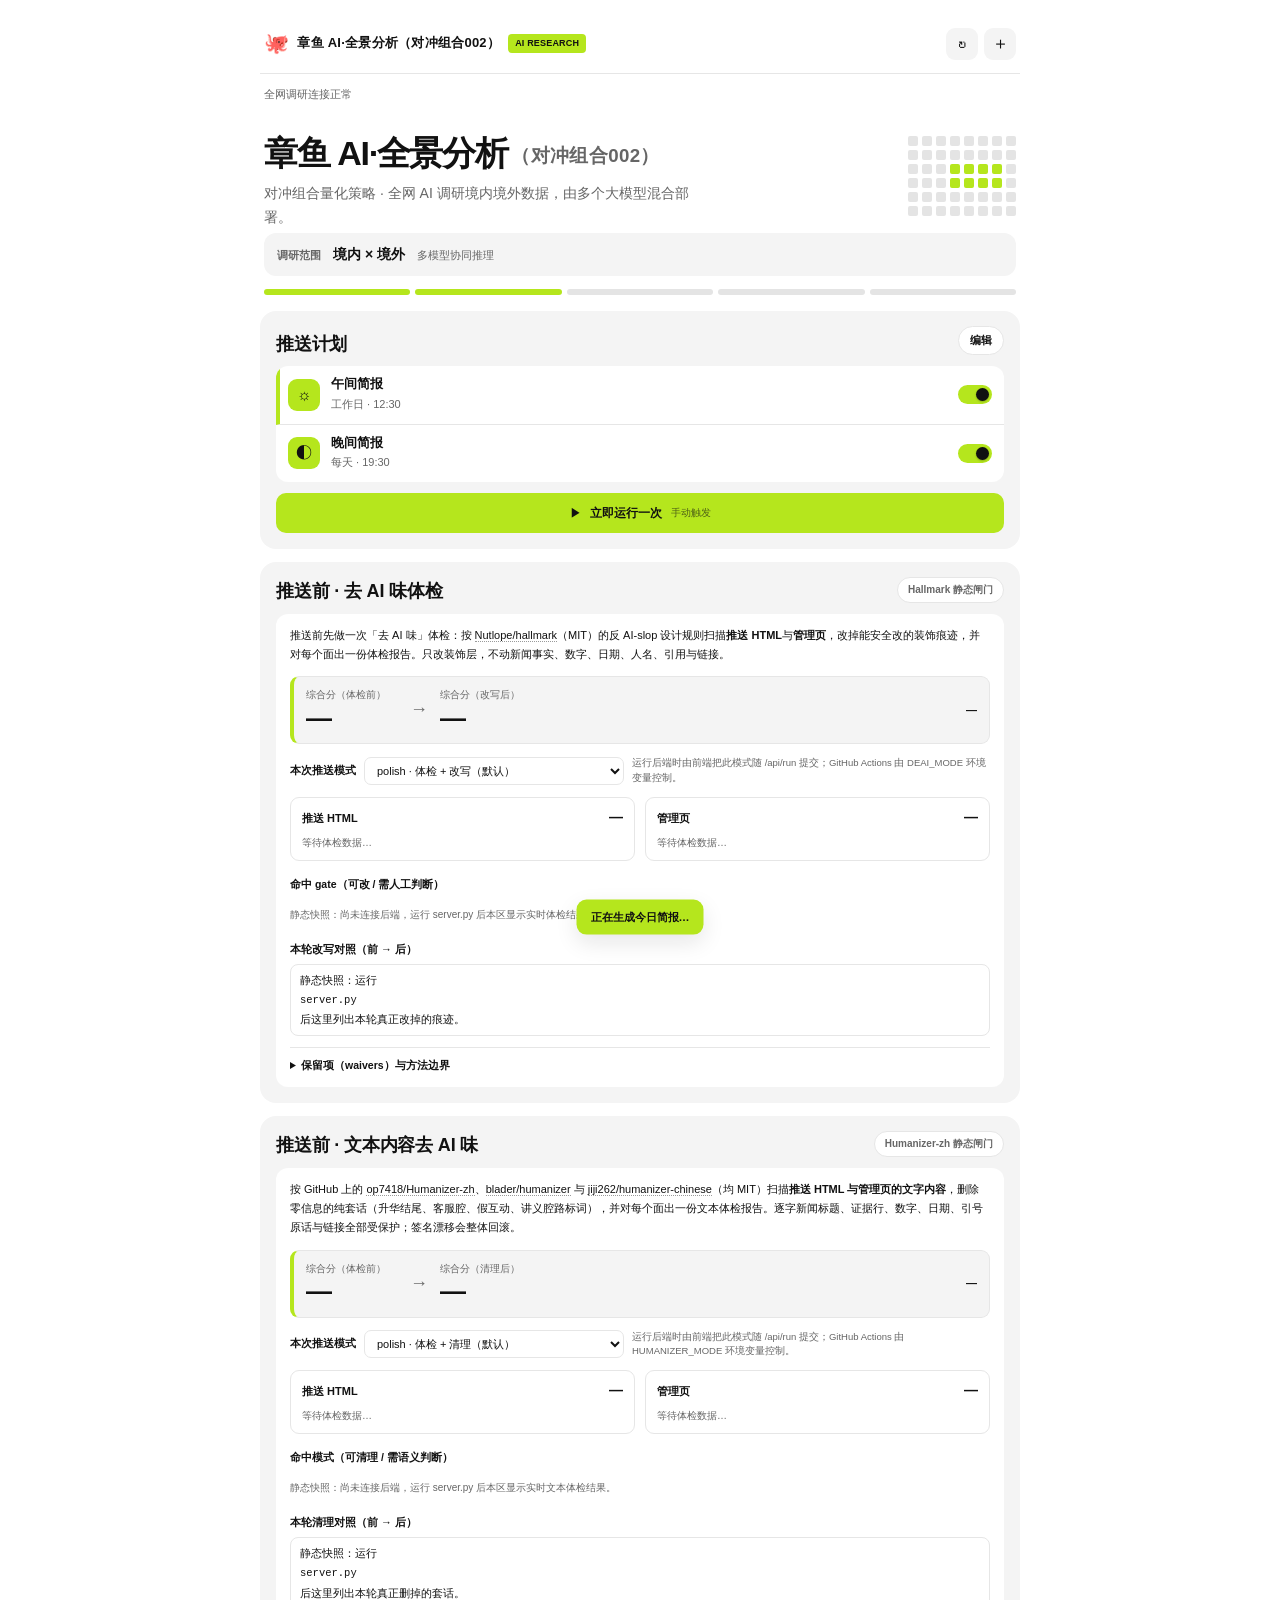
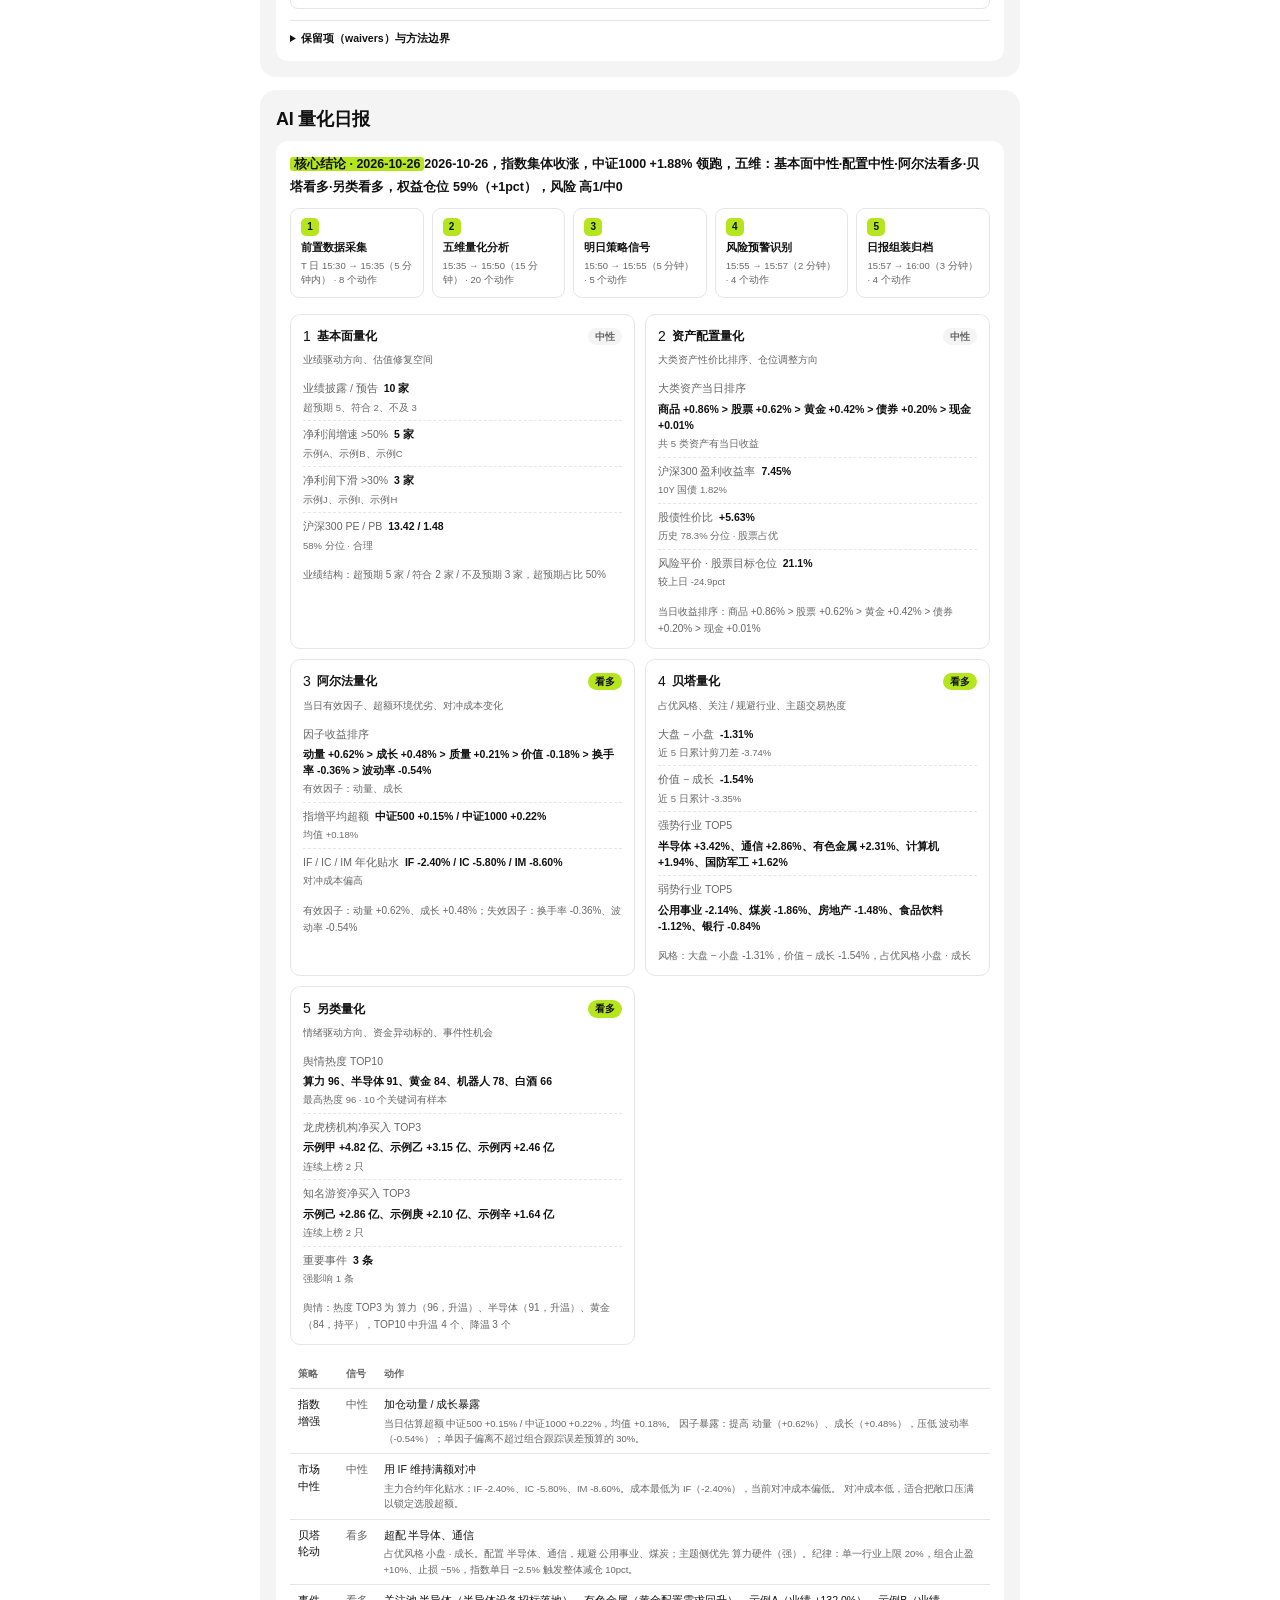
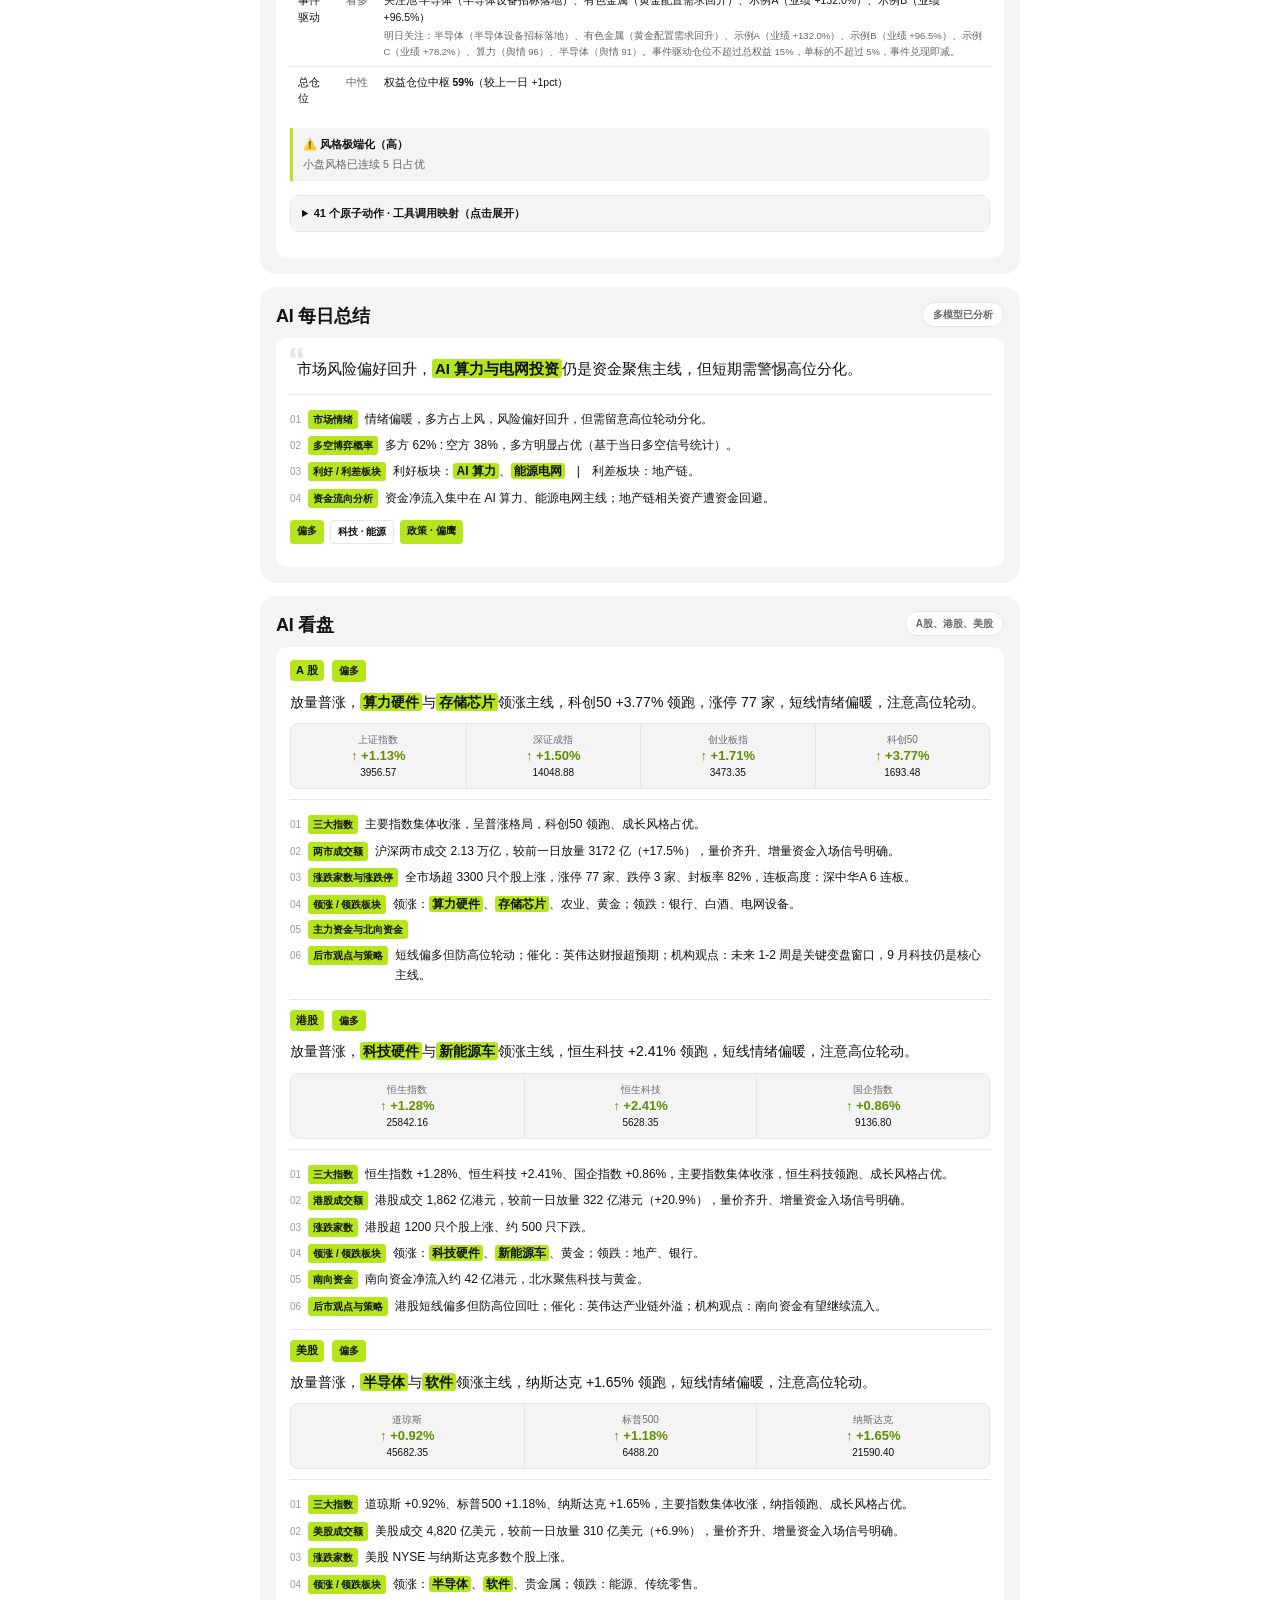
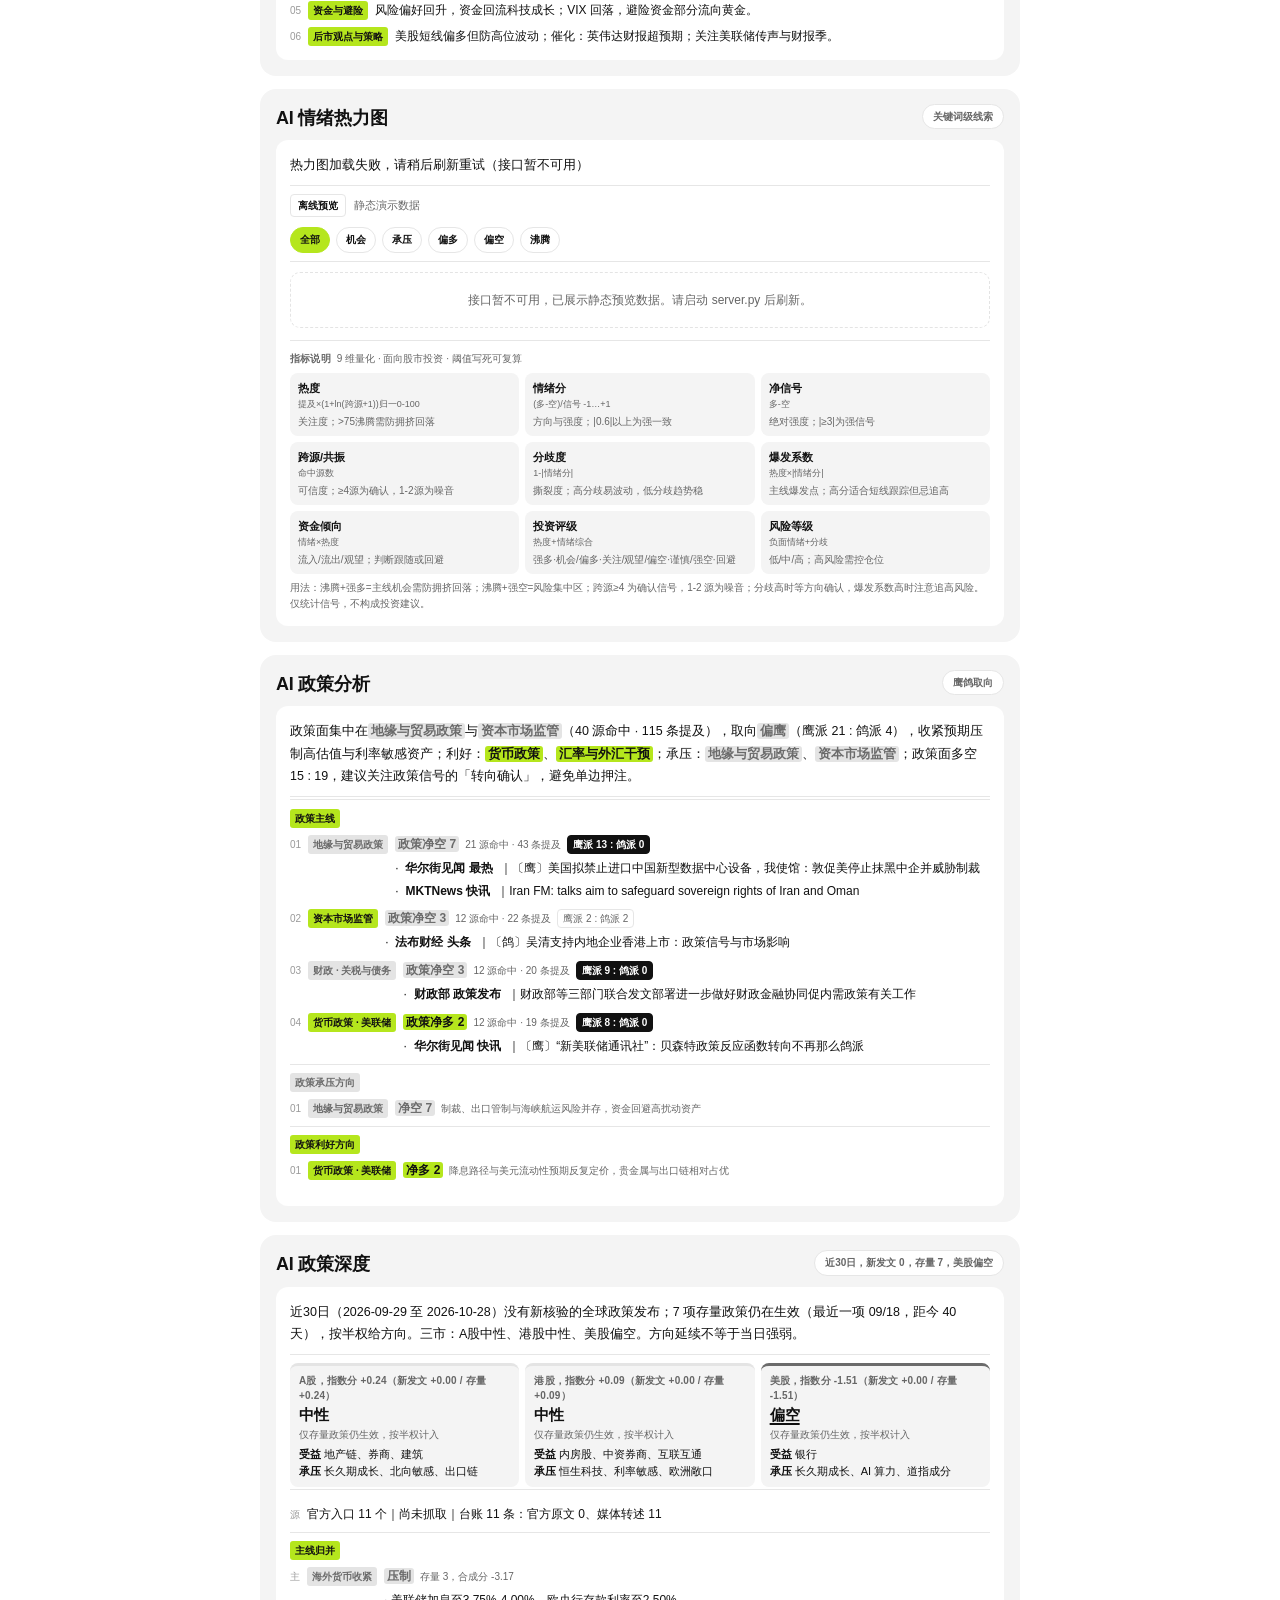
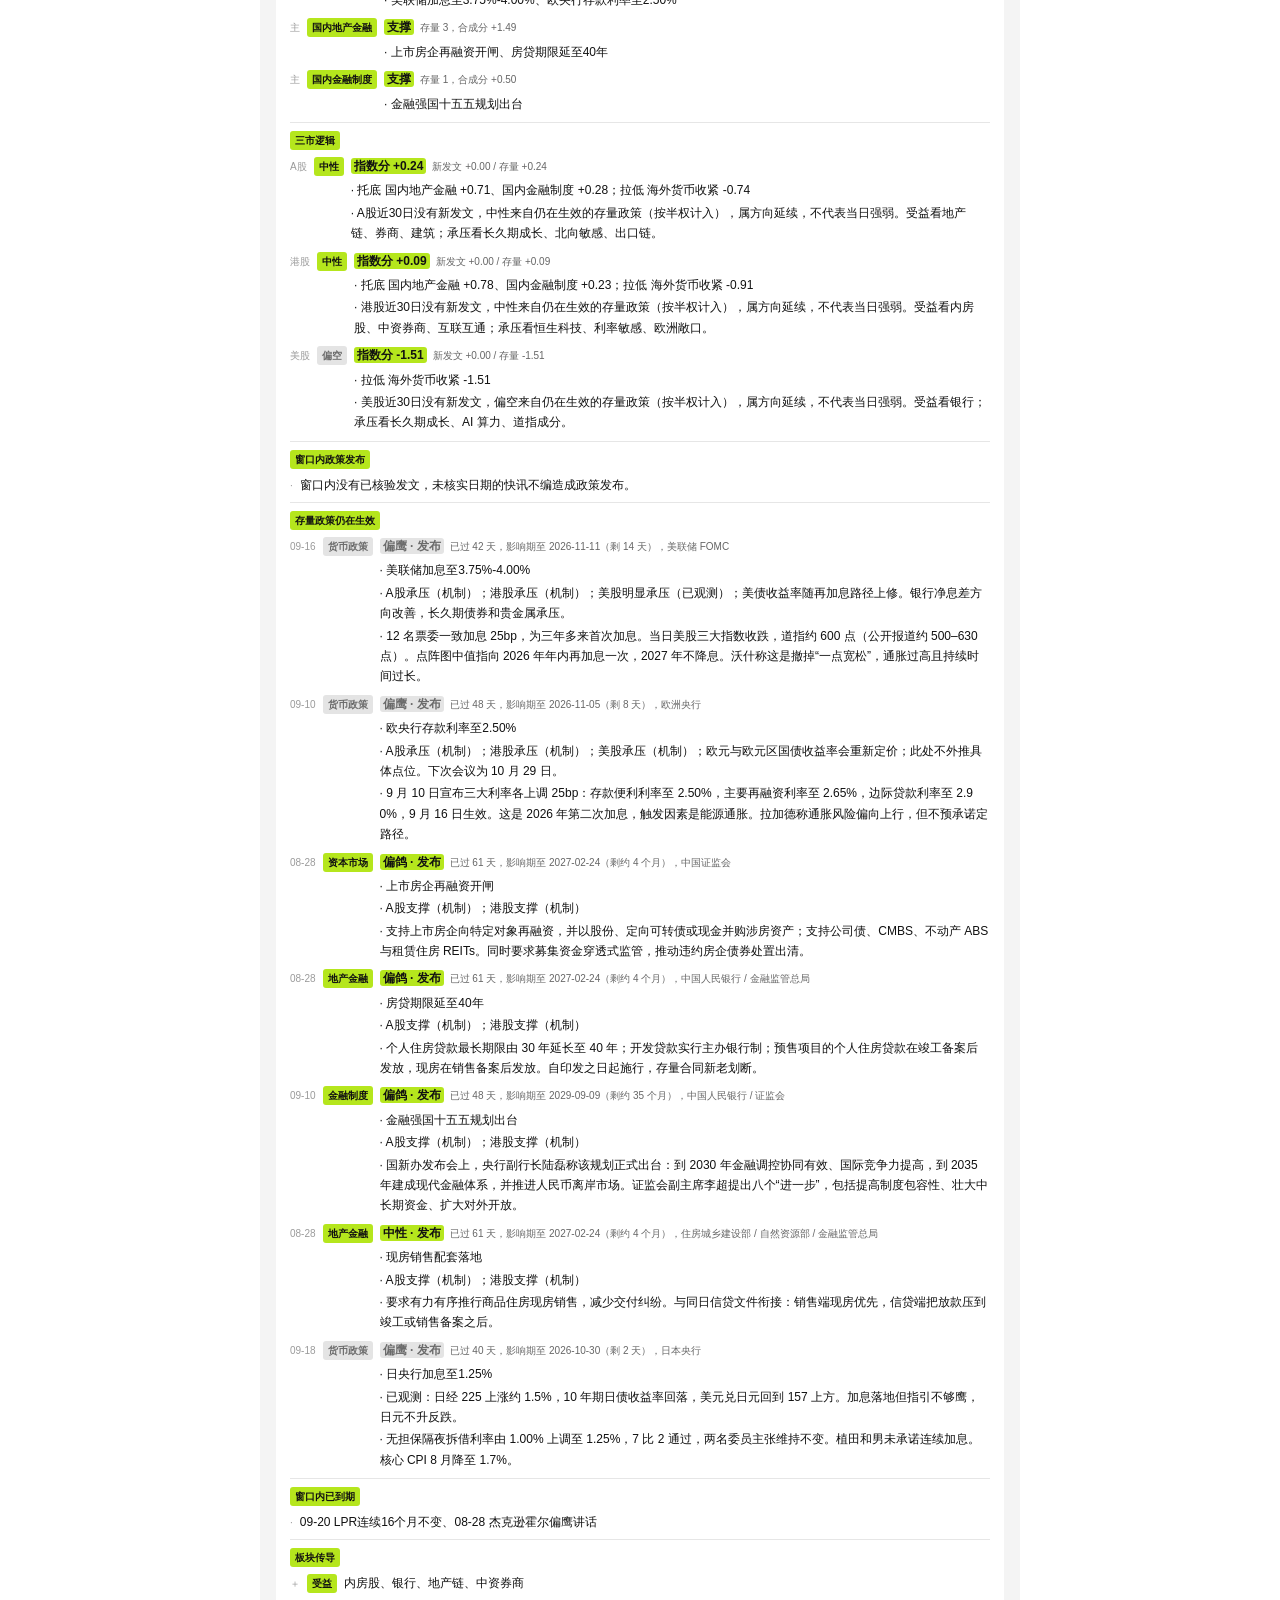
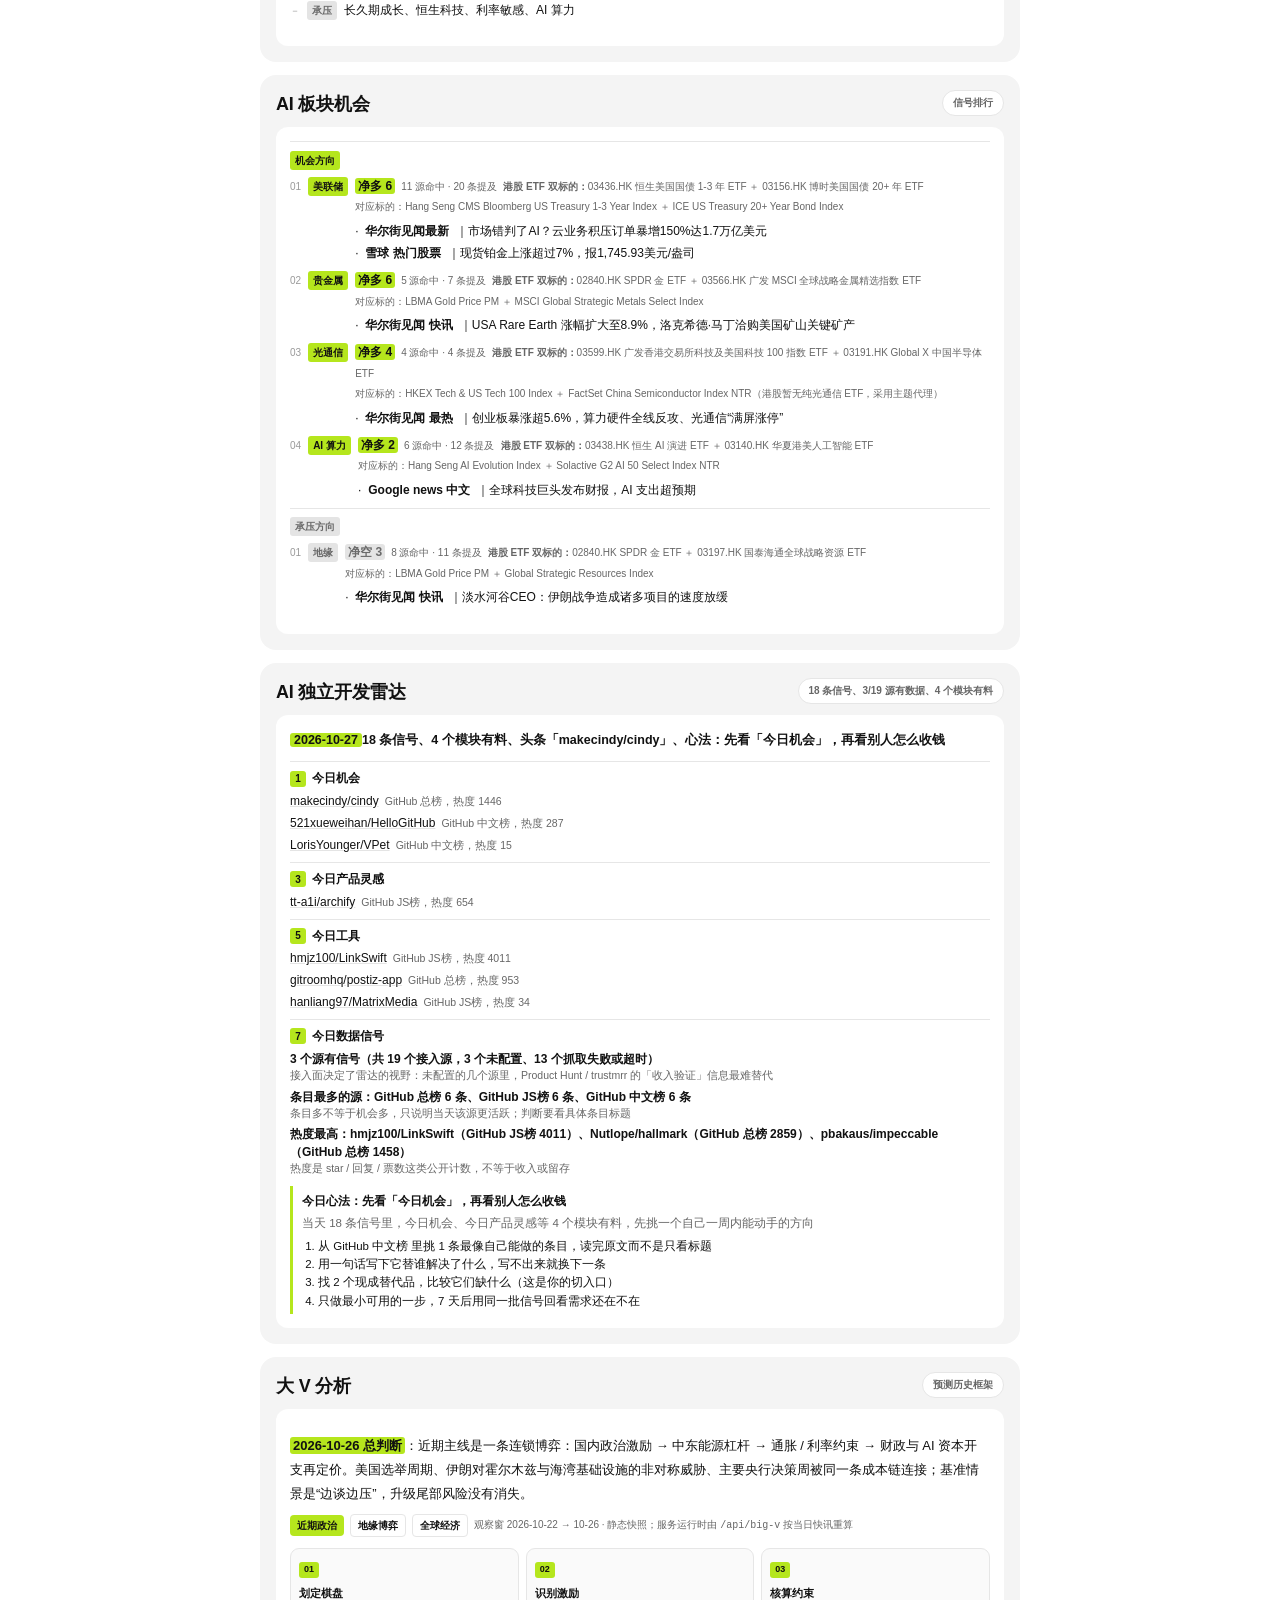
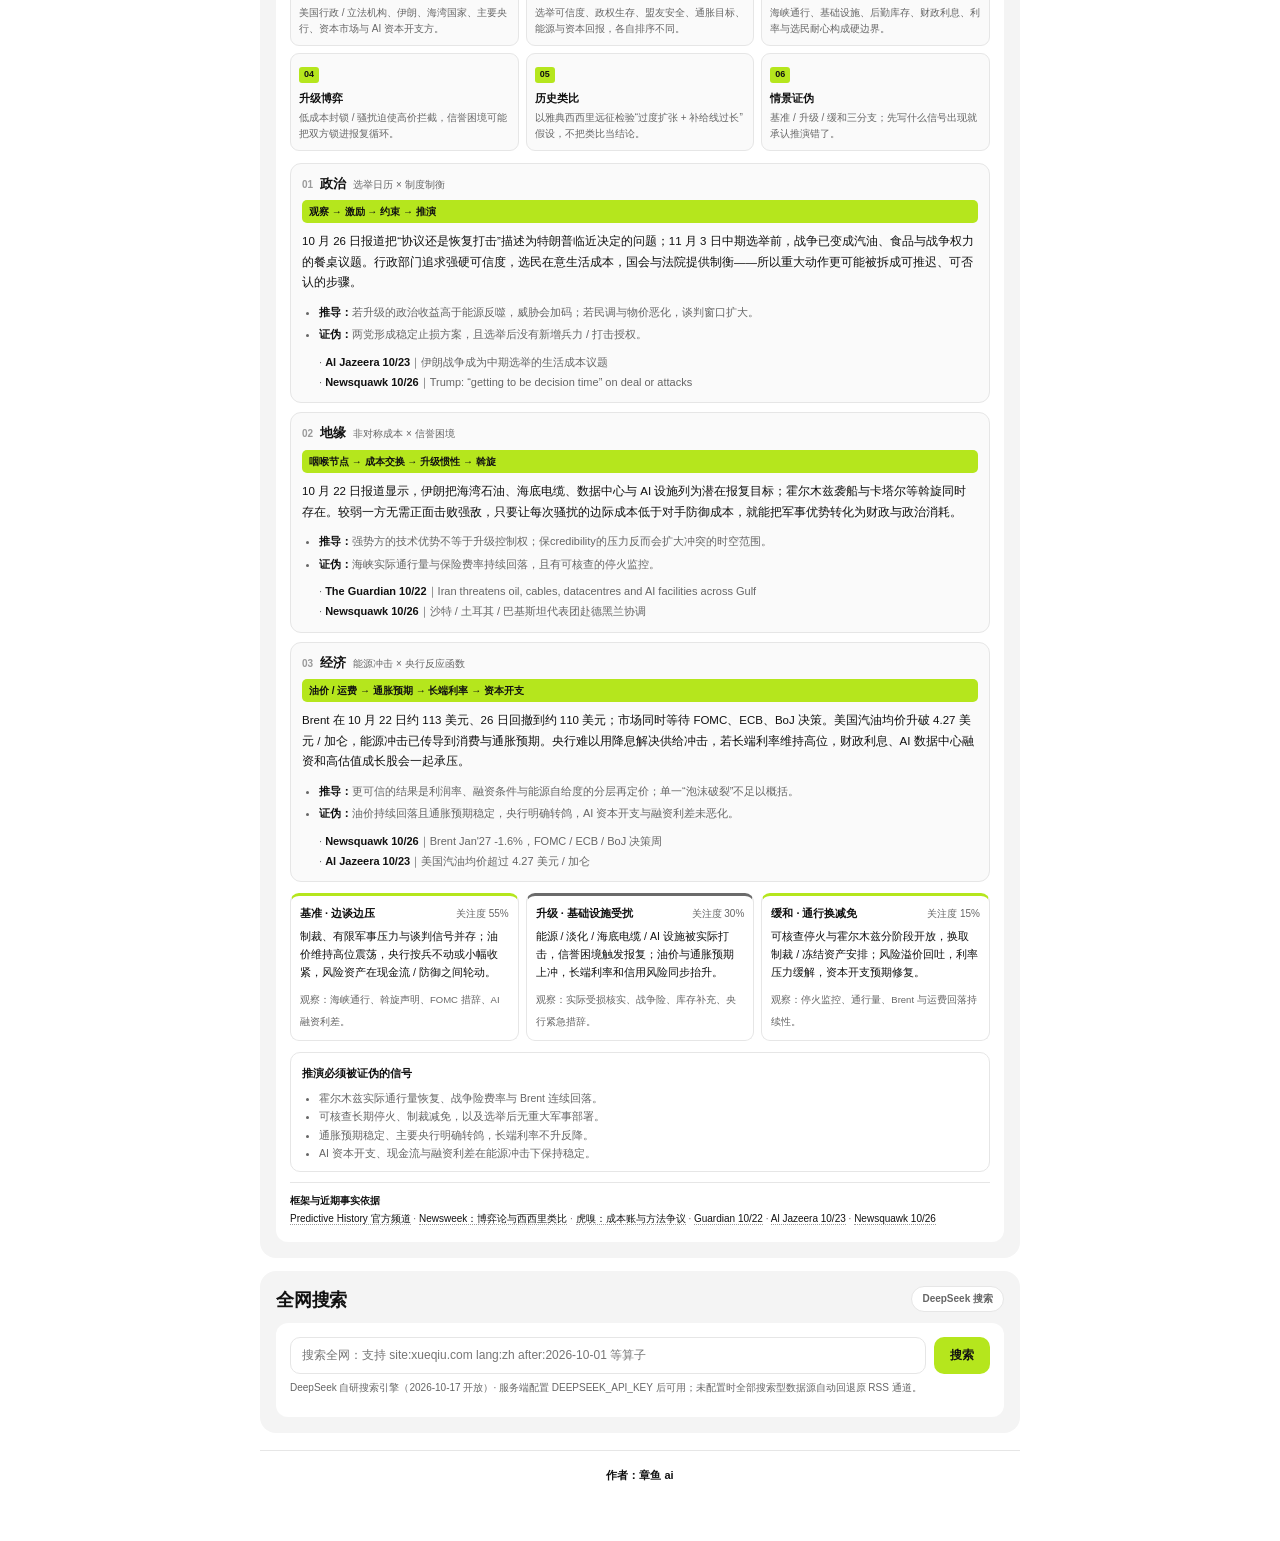
==== commit 044b36b1: "feat(policy): 删除「AI 政策研报」整栏（思维导图 / LSTM×Prophet / 结构化研报） - build_html 不再拼研报卡片，只保留「AI 政策深度」 - analyze" ====
--- a/index.html
+++ b/index.html
@@ -555,47 +555,6 @@
 
     <section class="pixel-section">
       <div class="pixel-section-head">
-        <div><h2>AI 政策研报</h2></div>
-        <span class="ai-pill">LSTM × Prophet</span>
-      </div>
-      <article class="insight-card">
-        <p class="policy-headline"><mark class="press">政策承压（偏空）</mark>，收紧 / 管制取向且政策面净空占优；当日覆盖 40 个数据源、115 条提及，取向<mark class="press">偏鹰</mark>（鹰派 21 : 鸽派 4），政策面多空 15 : 19，时间尺度为短期 1-4 周、中期 1-6 个月、长期 6-36 个月。</p>
-        <ul class="insight-points sector-points">
-          <li class="group-row"><span class="group-label">政策影响思维导图</span><span class="group-note" data-meta="1">根节点 = 当日政策主线 · 8 个分析维度</span></li>
-          <li class="mm-root"><span class="mm-node">▣ AI 政策分析 · 地缘与贸易政策</span></li>
-          <li><span class="point-no">·</span><span class="point-label">宏观背景</span><span class="mm-tree"><span class="mm-node">├─ 热度集中在「地缘与贸易政策、资本市场监管、财政」（40 源 · 115 条）</span><span class="mm-node">├─ 取向偏鹰（鹰派 21 : 鸽派 4）</span><span class="mm-node">└─ 术语口径中性（加权强度 -0.67）</span></span></li>
-          <li><span class="point-no">·</span><span class="point-label press">行业限制</span><span class="mm-tree"><span class="mm-node">├─ 地缘与贸易政策 政策净空 7 · 偏鹰</span><span class="mm-node">├─ 资本市场监管 政策净空 3 · 中性</span><span class="mm-node">└─ 其余行业影响待当日政策信号确认</span></span></li>
-          <li><span class="point-no">·</span><span class="point-label">资金流向</span><span class="mm-tree"><span class="mm-node">├─ 政策面多空 15 : 19（34 条信号）</span><span class="mm-node">├─ 偏向：货币政策、汇率与外汇干预</span><span class="mm-node">└─ 回避：地缘与贸易政策、资本市场监管</span></span></li>
-          <li><span class="point-no">·</span><span class="point-label">受益与承压板块</span><span class="mm-tree"><span class="mm-node">├─ 受益：全球风险资产、贵金属、出口链</span><span class="mm-node">└─ 承压：地缘与贸易政策、资本市场监管</span></span></li>
-          <li><span class="point-no">·</span><span class="point-label">产业链传导</span><span class="mm-tree"><span class="mm-node">├─ 白宫 / 商务部 → 半导体设备、存储芯片、军工 → 出口管制清单 → 终端成本</span><span class="mm-node">└─ 证监会 / 交易所 → 券商、高股息蓝筹、中小市值题材 → 发行上市准入 → 市场估值中枢</span></span></li>
-          <li><span class="point-no">·</span><span class="point-label">政策窗口期</span><span class="mm-tree"><span class="mm-node">└─ 预期差（官媒口径中性 / 市场解读负向）+0.37，细则落地前后常收敛</span></span></li>
-          <li><span class="point-no">·</span><span class="point-label">模型视角</span><span class="mm-tree"><span class="mm-node">├─ LSTM：10 日累计 +0.43%（上行），动能衰减，政策情景（偏紧）相对基线 -0.09pct</span><span class="mm-node">└─ Prophet 式分解：趋势 +5.83%、周度季节振幅 0.22%、政策窗口内 / 外波动 1.41×</span></span></li>
-          <li class="group-row"><span class="group-label">LSTM · 中长期走势节奏</span><span class="group-note" data-meta="1">纯 Python 单层 LSTM + BPTT · 隐藏单元 3 · 回看 5 步 · 外推 10 日 · 样本 60 根日 K（合成演示序列，无实时行情）</span></li>
-          <li><span class="point-no">L</span><span class="point-label" data-meta="1">模型情景</span><span><mark>10 日累计 +0.43%</mark><span class="sector-stat">上行 · 前 3 日 +0.15% / 4-7 日 +0.32% · 全程同向未出现拐点 · 动能衰减</span>
-            <ul class="sector-evidence">
-              <li>· 政策情景输入偏移 -0.69（鹰鸽取向 + 修饰词强度）→ 相对基线偏移 -0.09 个百分点</li>
-              <li>· 训练样本 54 窗 · 30 轮 · 损失 0.527 → 0.501；模型情景非预测，仅供参考、不作为投资依据</li>
-            </ul></span></li>
-          <li class="group-row"><span class="group-label">Prophet 式分解 · 剥离季节看政策窗口</span><span class="group-note" data-meta="1">趋势 + 季节性（周度傅里叶）+ 政策突变哑变量 · 岭回归拟合</span></li>
-          <li><span class="point-no">P</span><span class="point-label">分解结果</span><span><mark>样本内趋势 +5.83%</mark><span class="sector-stat">当前 -0.084%/日 · 周度季节振幅 0.22% · 去季节化残差波动 0.36%/日 · R² 0.969</span>
-            <ul class="sector-evidence">
-              <li>· 政策效应（事件研究口径 / 回归口径）：2026-06-15 -1.53% / -0.56%（负向冲击）</li>
-              <li>· 政策窗口内 / 外波动 1.41×；10 日去季节化外推累计 -1.17%</li>
-            </ul></span></li>
-          <li class="group-row"><span class="group-label press">长远冲击评估</span><span class="group-note" data-meta="1">结构性 vs 周期性 · 沿产业链传导路径与时间尺度评估</span></li>
-          <li><span class="point-no">01</span><span class="point-label press">净空 · 结构性</span><span>半导体设备、存储芯片、军工<span class="sector-stat">6-36 个月 · 出口管制清单 → 供应链改道 → 终端成本</span></span></li>
-          <li><span class="point-no">02</span><span class="point-label press">净空 · 结构性</span><span>券商、高股息蓝筹、中小市值题材<span class="sector-stat">12-36 个月 · 发行上市准入与退市规则 → 筹码供给 → 估值中枢</span></span></li>
-          <li><span class="point-no">03</span><span class="point-label press">净空 · 结构性</span><span>基建、设备制造、消费<span class="sector-stat">6-24 个月 · 赤字与专项债额度 → 项目资本金 → 钢材水泥需求</span></span></li>
-          <li><span class="point-no">04</span><span class="point-label">净多 · 周期性</span><span>全球风险资产、贵金属、出口链<span class="sector-stat">3-12 个月 · 联邦基金利率 → 外资流向 → 科技成长估值</span></span></li>
-          <li class="group-row"><span class="group-label press">风险提示</span><span class="group-note" data-meta="1">政策口径回摆与样本外事件</span></li>
-          <li><span class="point-no">!</span><span class="point-label press">风险</span><span>收紧取向若被数据强化，高估值与利率敏感方向存在二次调整风险；官媒口径与市场化解读情绪分歧较大（+0.37），政策口径回摆可能放大波动。</span></li>
-        </ul>
-        <div class="insight-foot" data-meta="1"><span data-meta="1">LSTM 捕捉时间序列的非线性与长期依赖、评估政策后的中长期节奏；Prophet 式加性分解剥离季节性后度量政策窗口期的中期波动。以上为模型化统计与推演，仅供参考、不作为投资依据；政策细则以官方原文为准</span></div>
-      </article>
-    </section>
-
-    <section class="pixel-section">
-      <div class="pixel-section-head">
         <div><h2>AI 板块机会</h2></div>
         <span class="ai-pill">信号排行</span>
       </div>
--- a/styles.css
+++ b/styles.css
@@ -736,28 +736,6 @@
 
 @media (max-width: 640px) {
   .impact-board { grid-template-columns: 1fr; }
-}
-
-/* AI 政策研报卡片：思维导图树（根节点 + 分支 + 子节点），与简报的缩进树同口径 */
-.mm-root {
-  margin-top: 4px;
-  padding: 5px 8px;
-  border-left: 3px solid var(--green);
-  background: var(--paper-lift);
-  border-radius: 0 6px 6px 0;
-}
-
-.mm-root .mm-node { color: var(--ink); font-size: 12px; font-weight: 700; }
-
-.mm-tree { display: block; min-width: 0; }
-
-.mm-tree .mm-node {
-  display: block;
-  padding: 1px 0;
-  color: var(--ink-soft);
-  font-size: 11px;
-  line-height: 1.65;
-  word-break: break-all;
 }
 
 .insight-foot code {
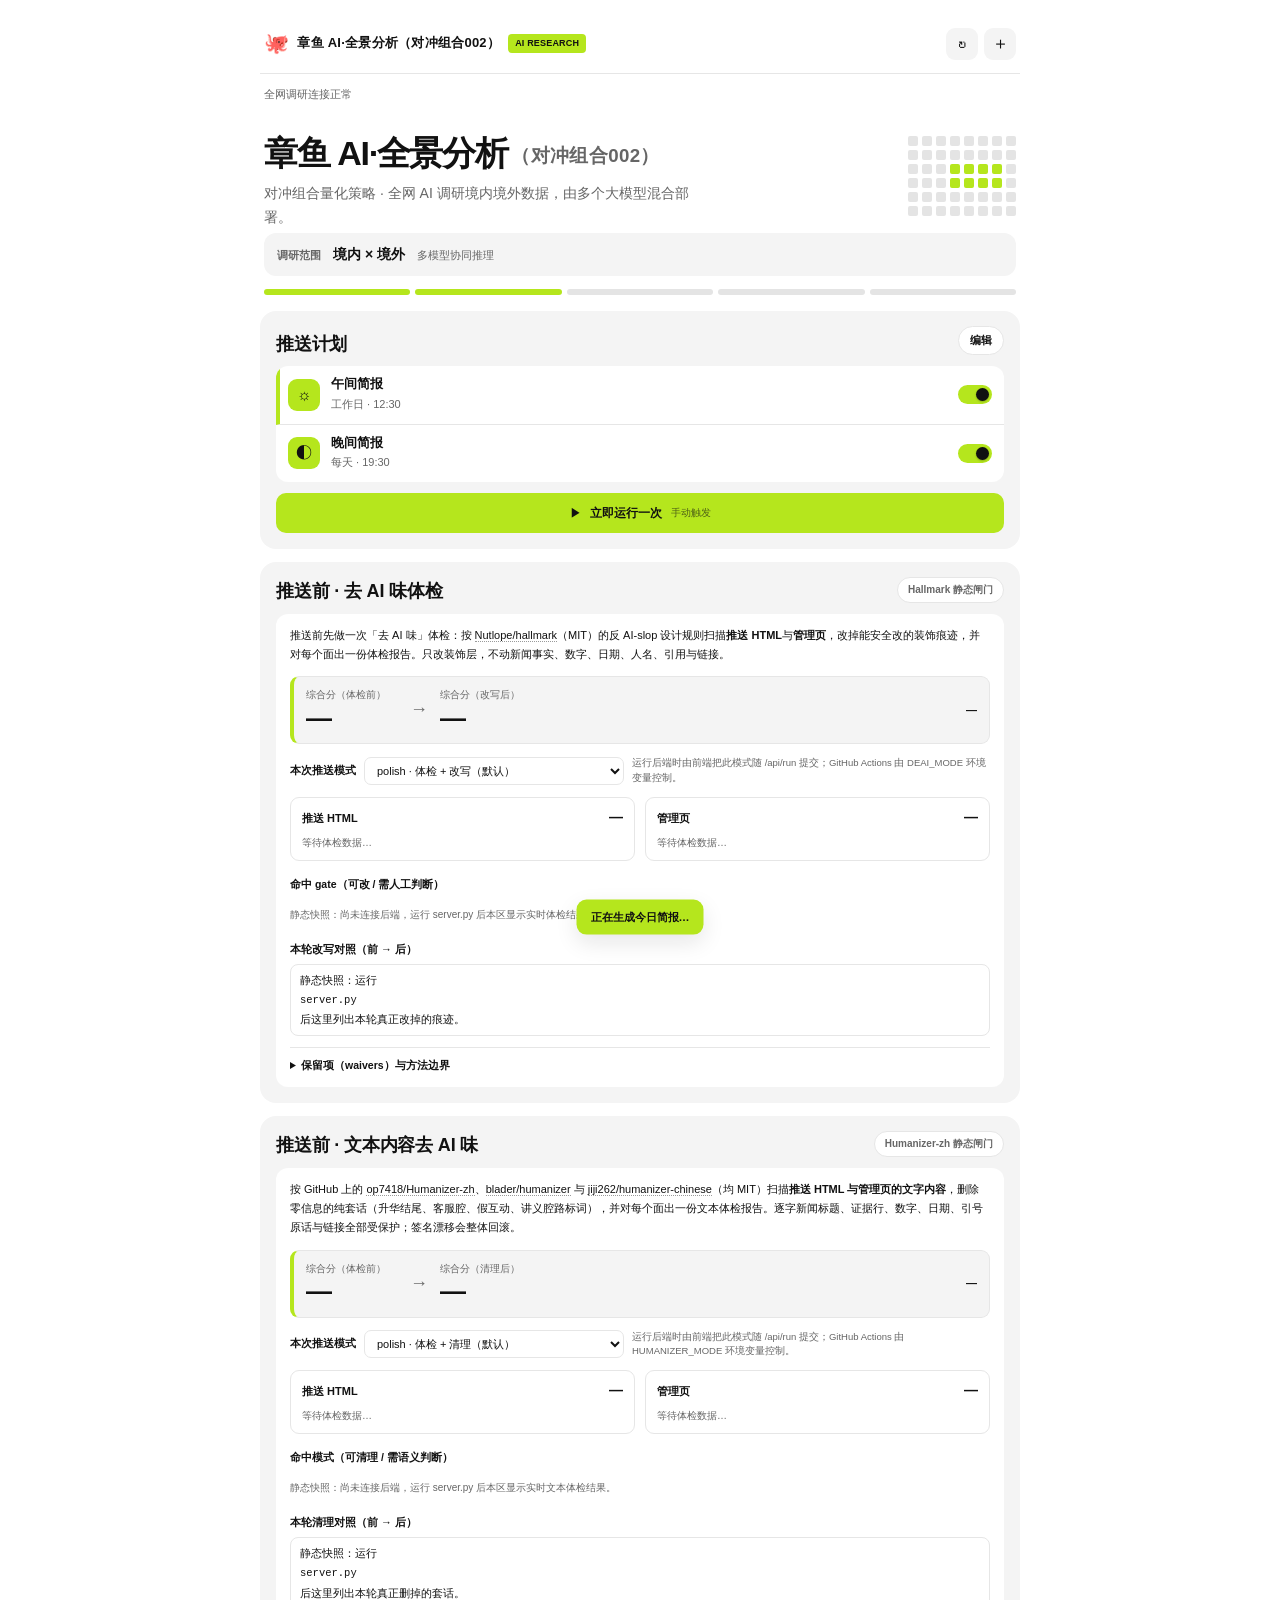
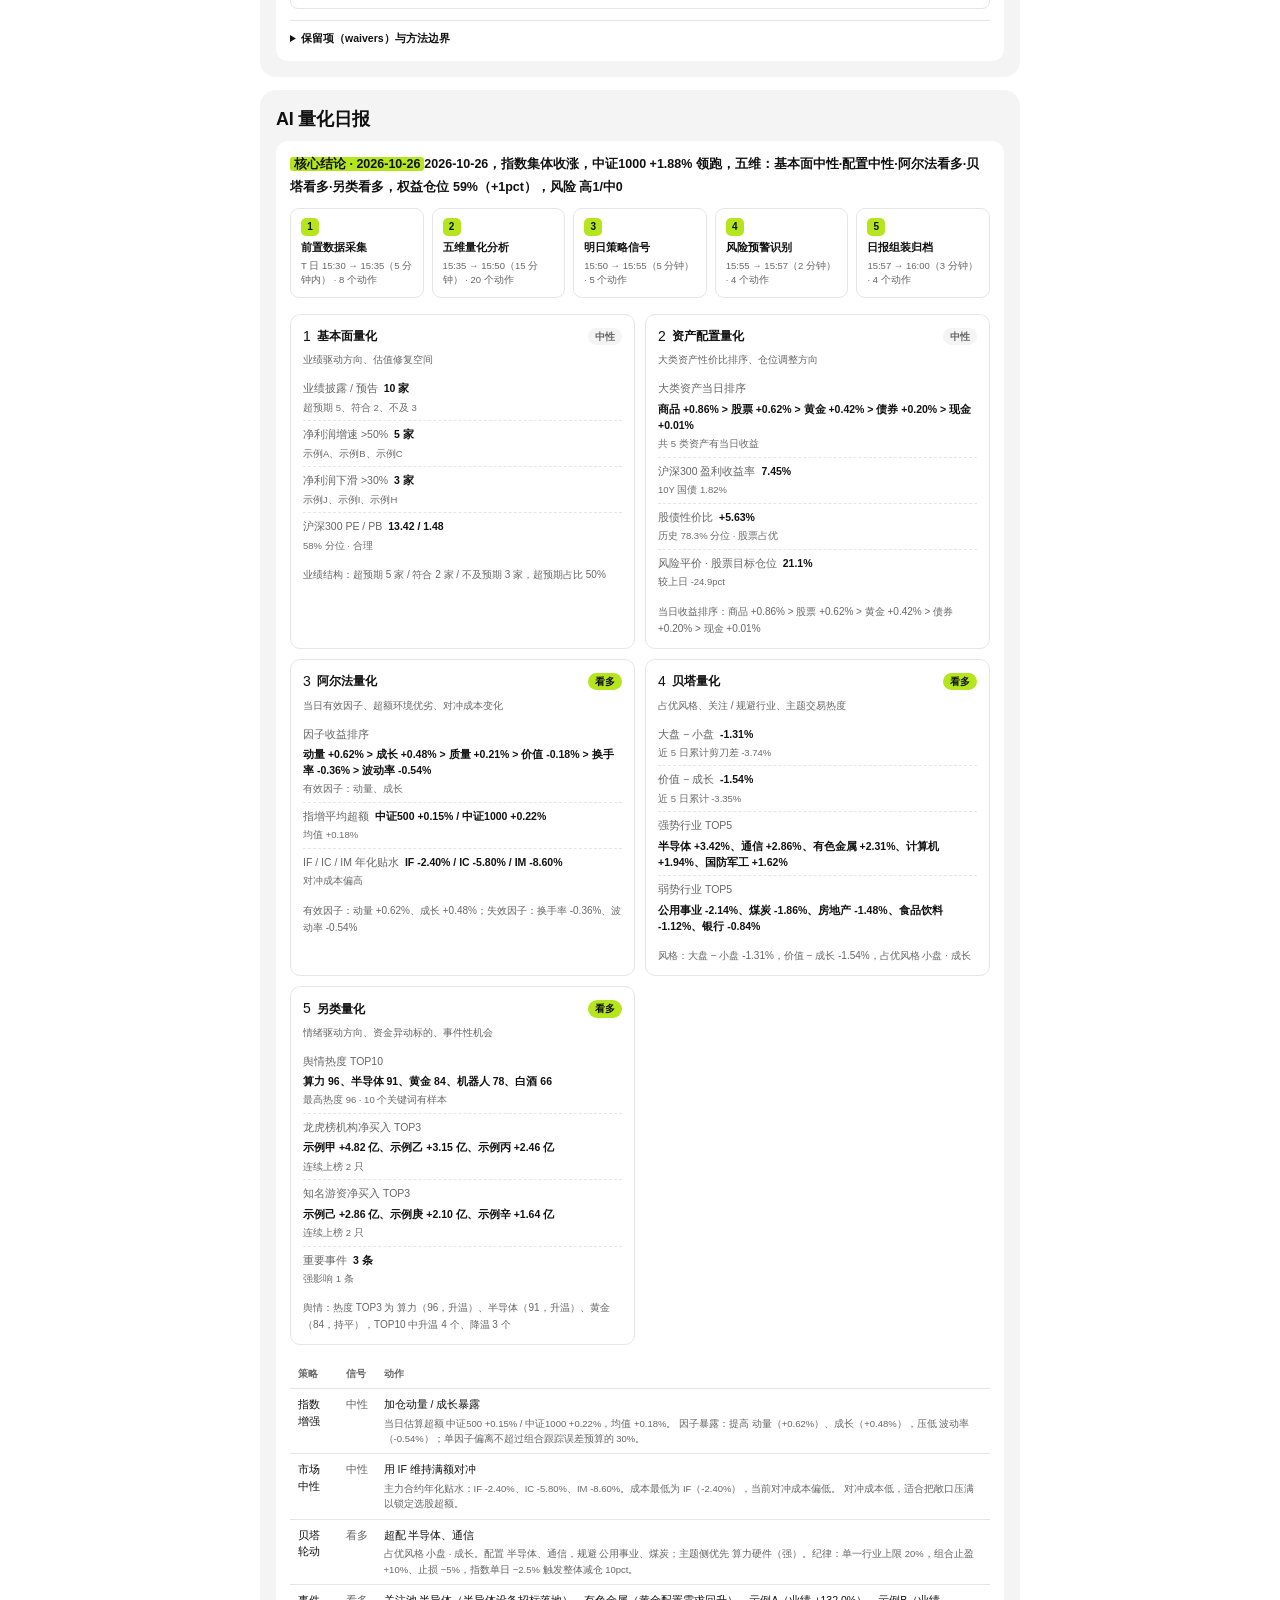
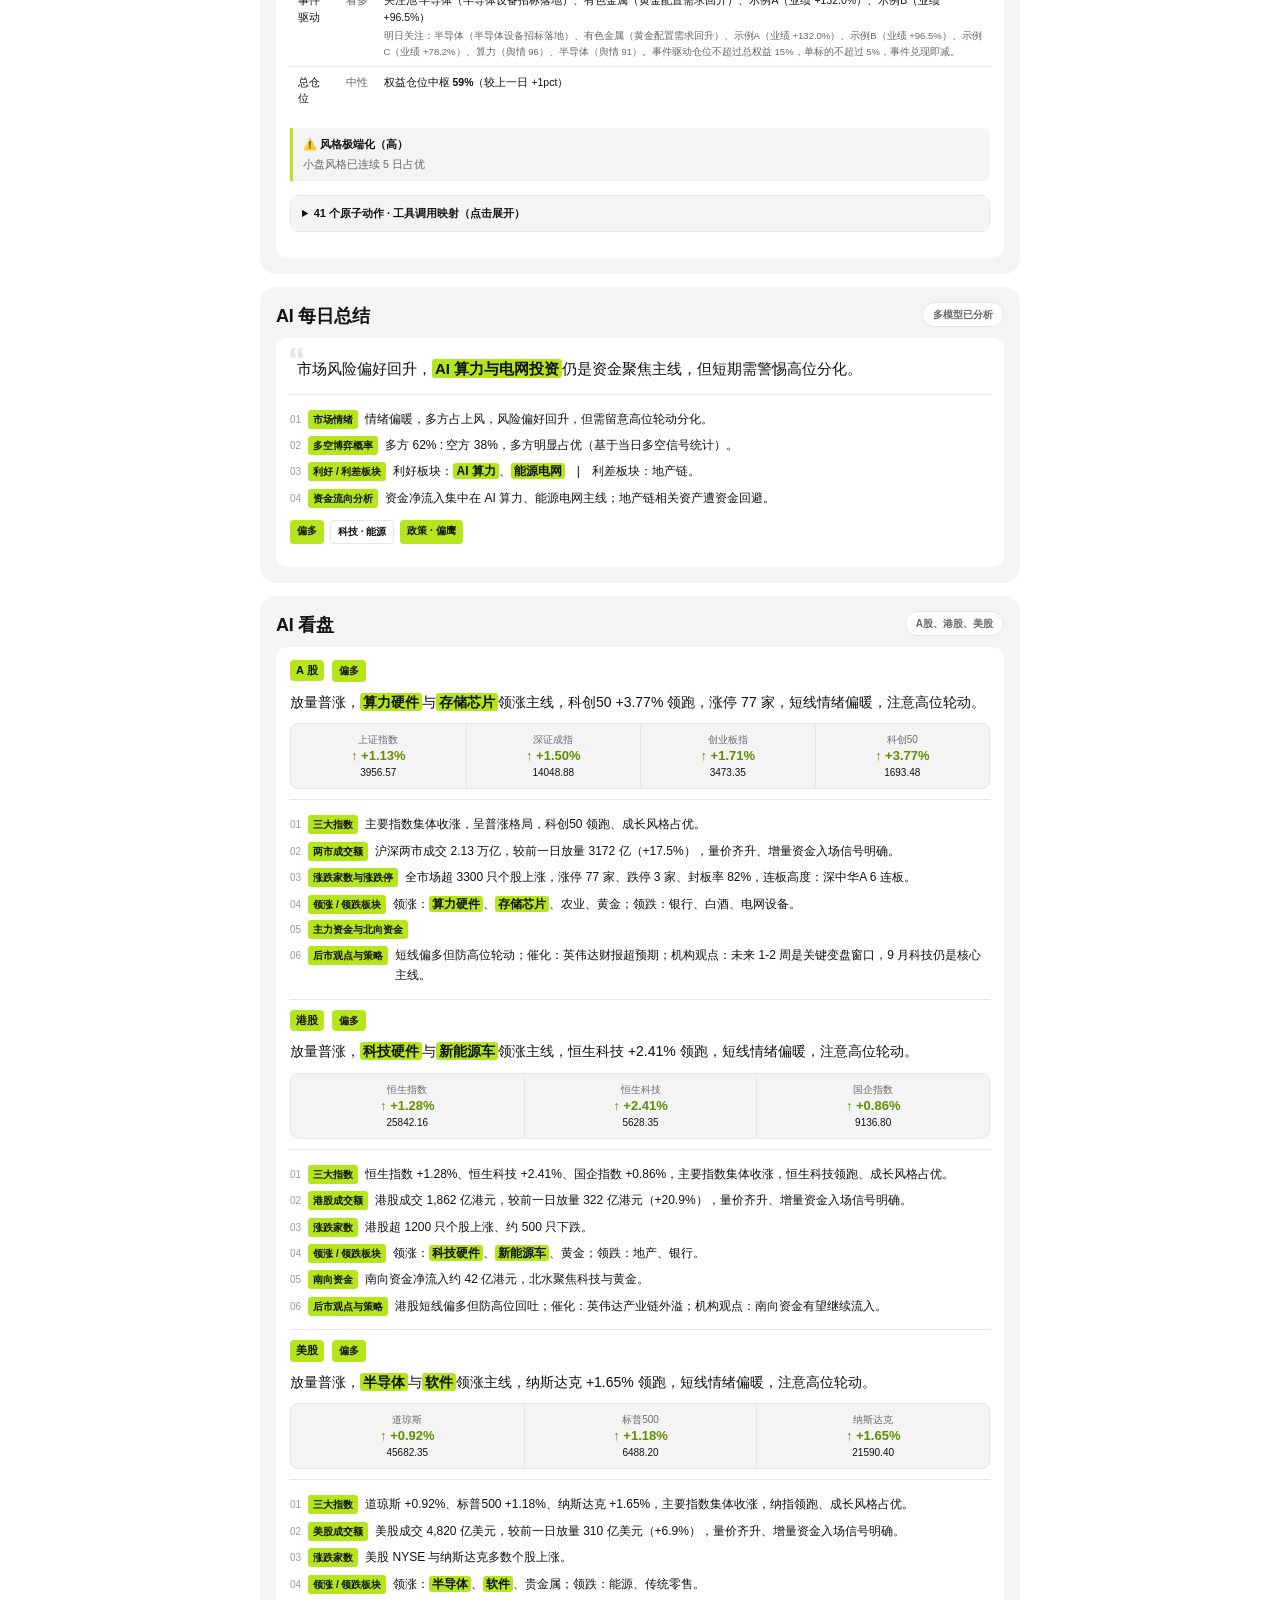
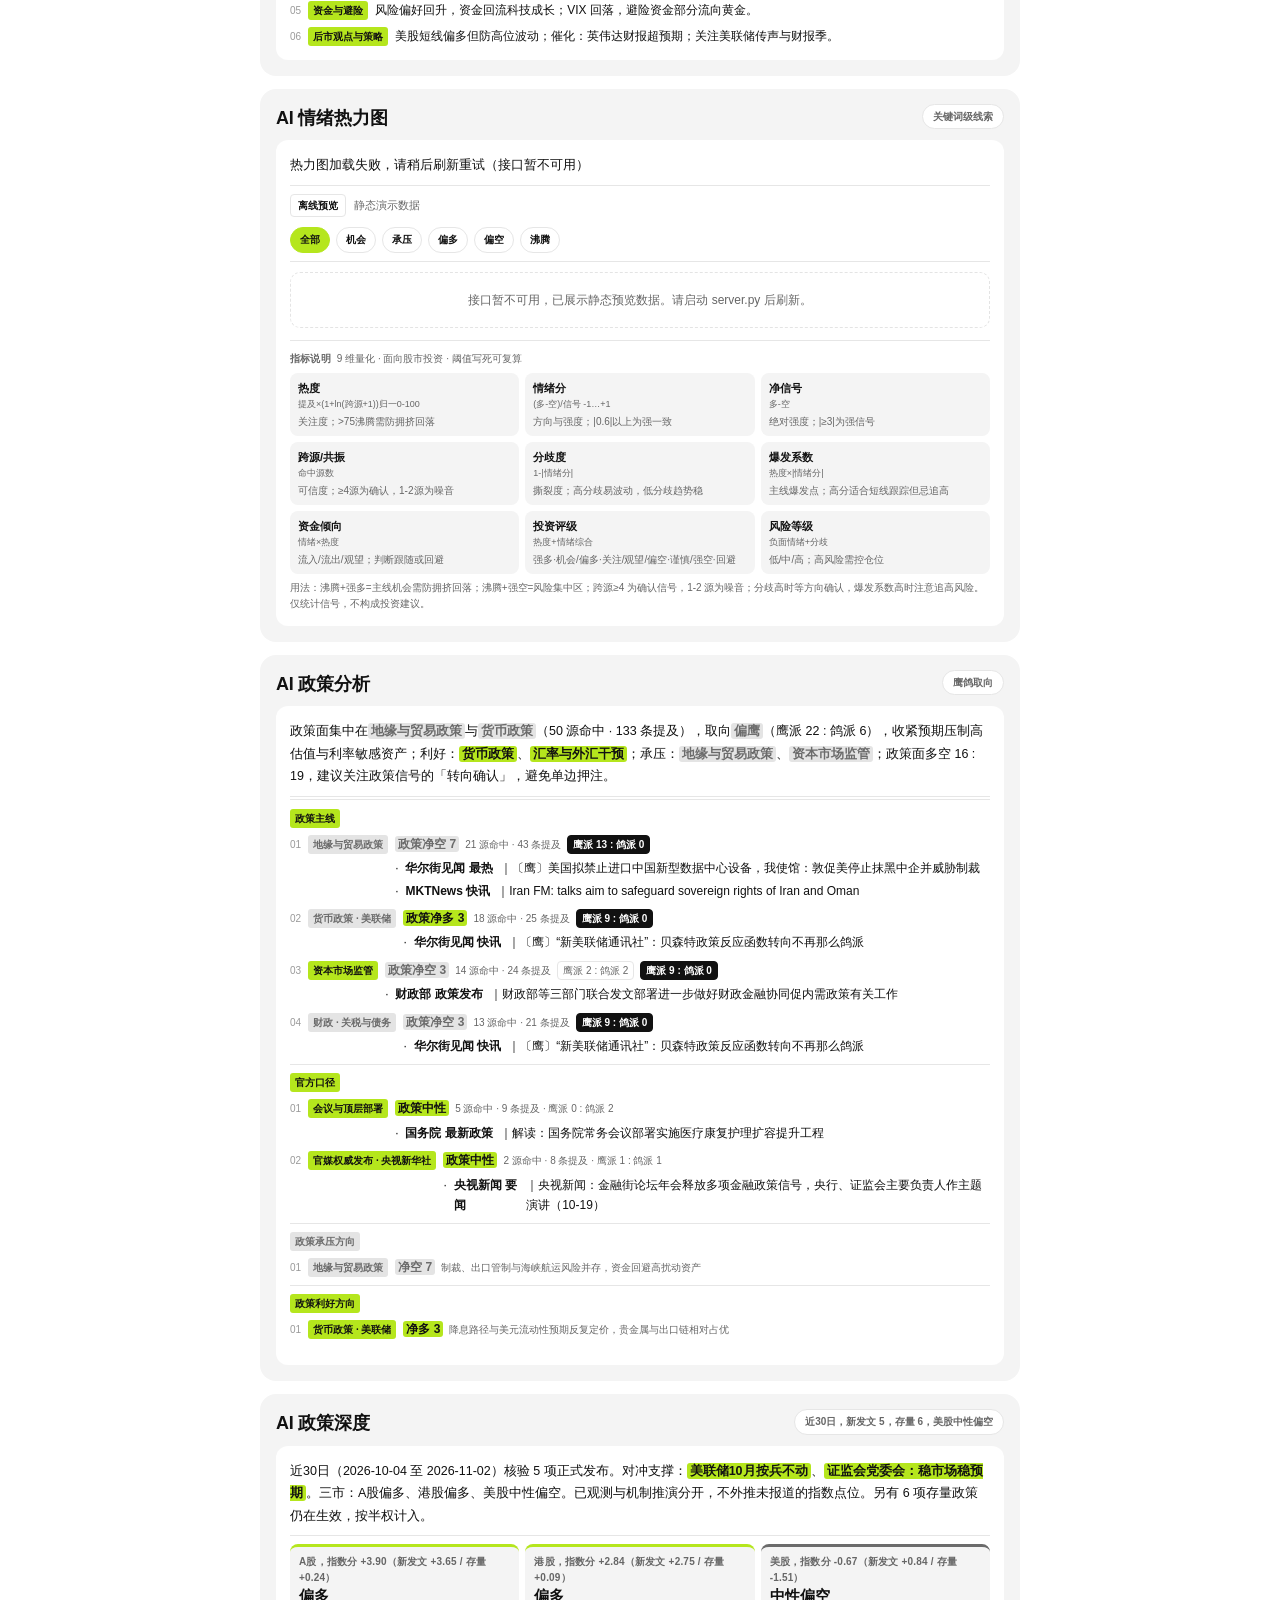
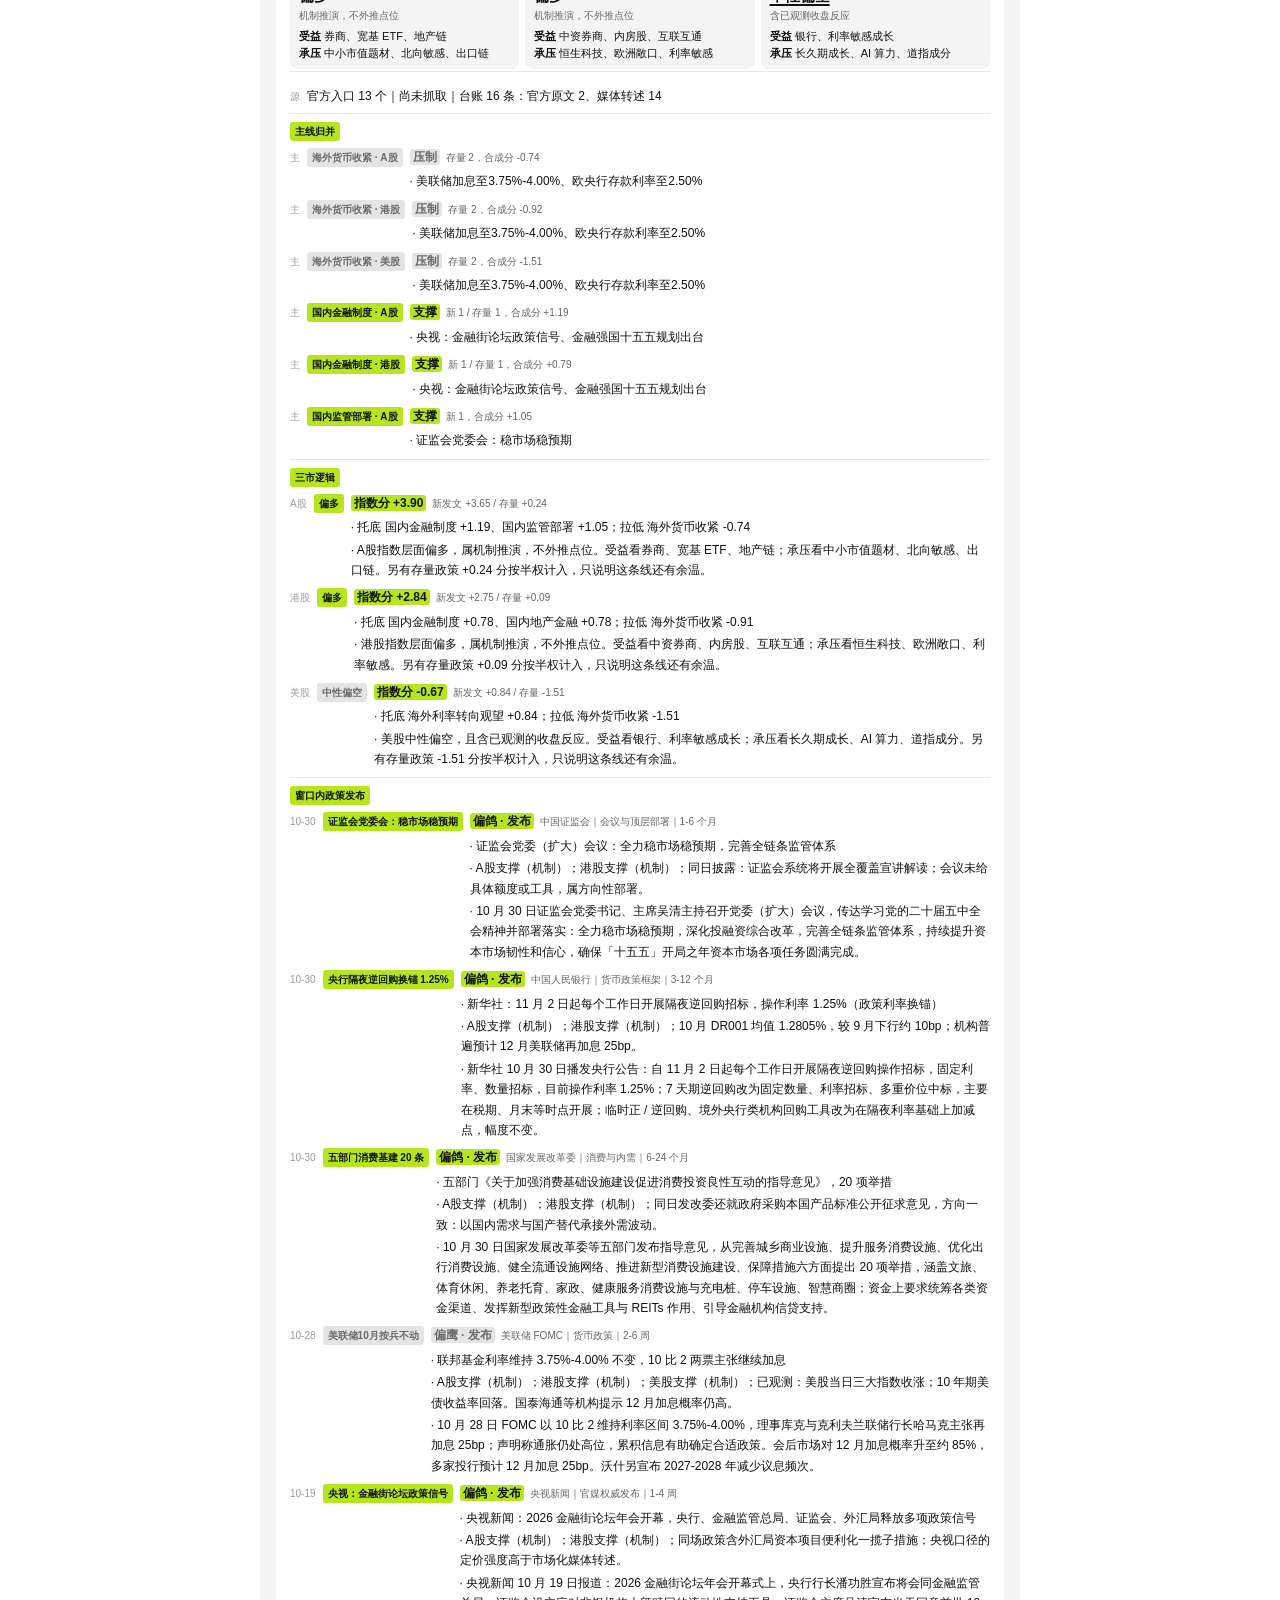
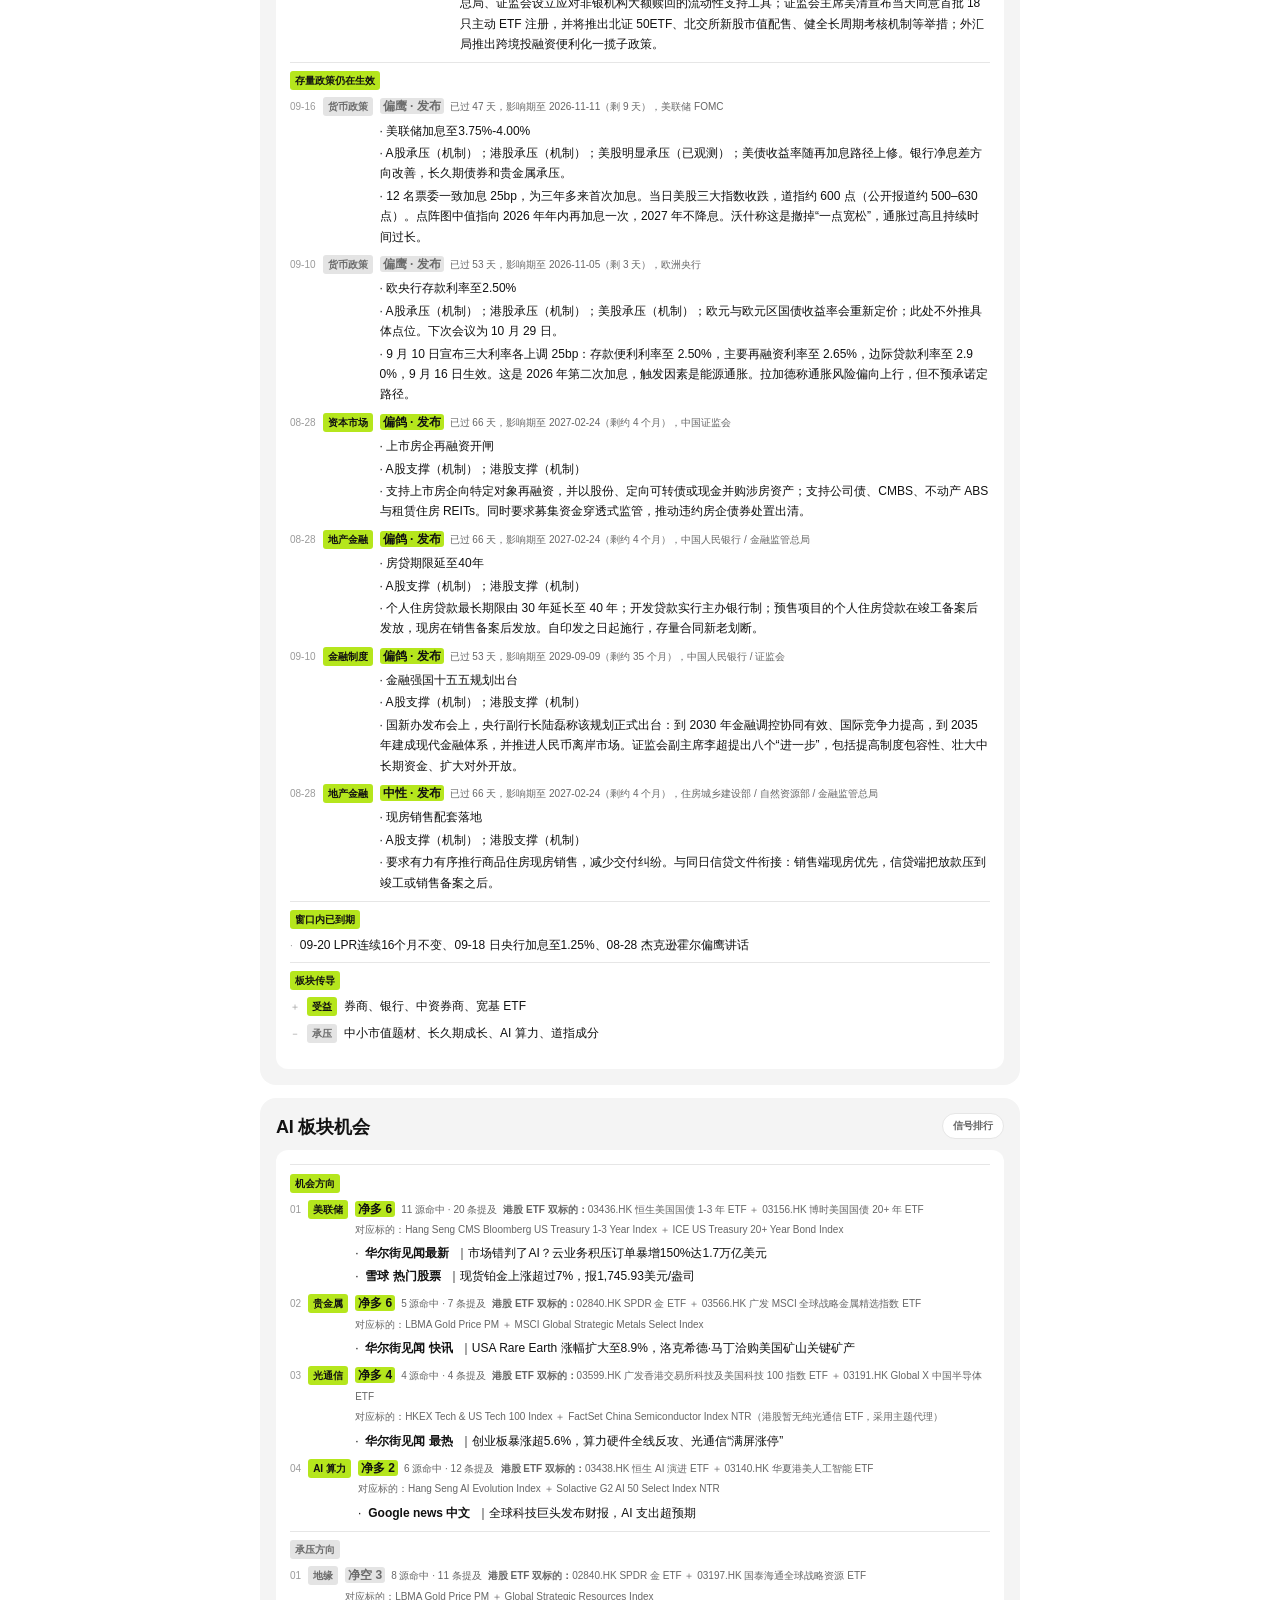
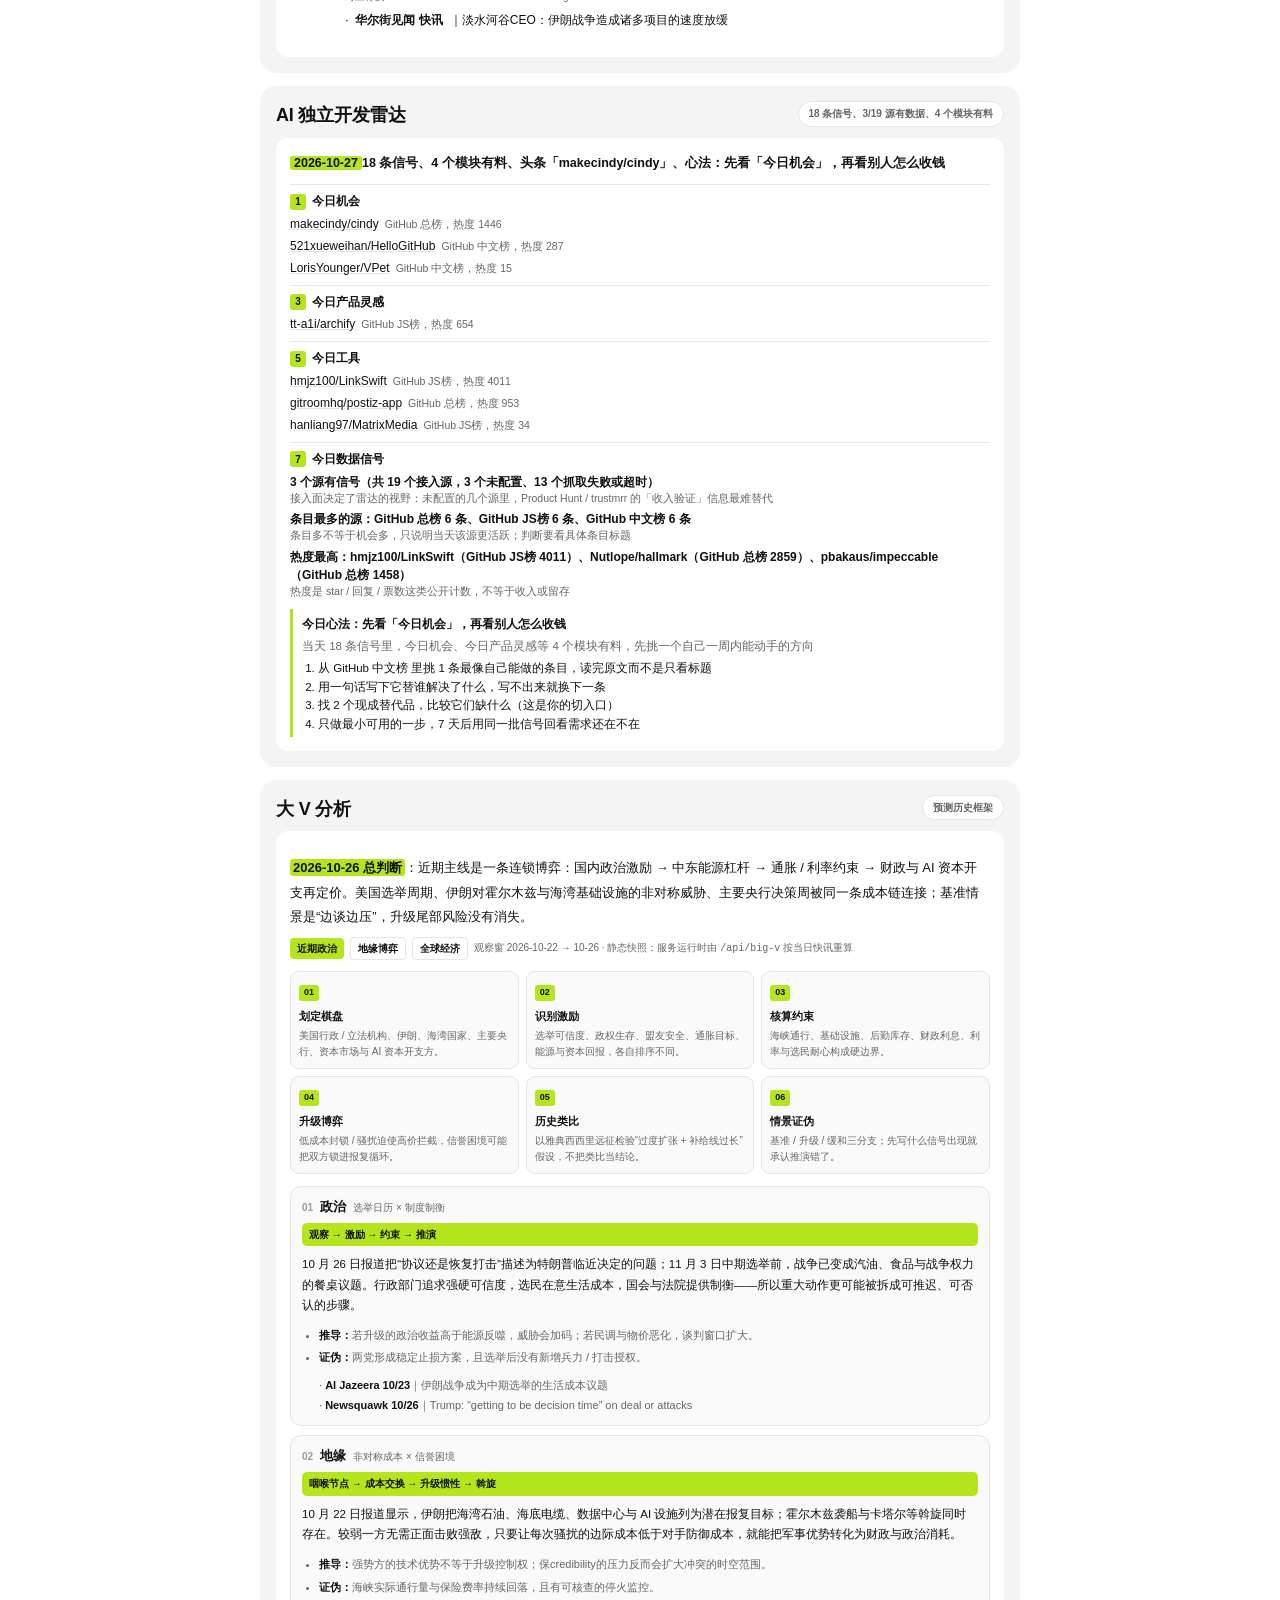
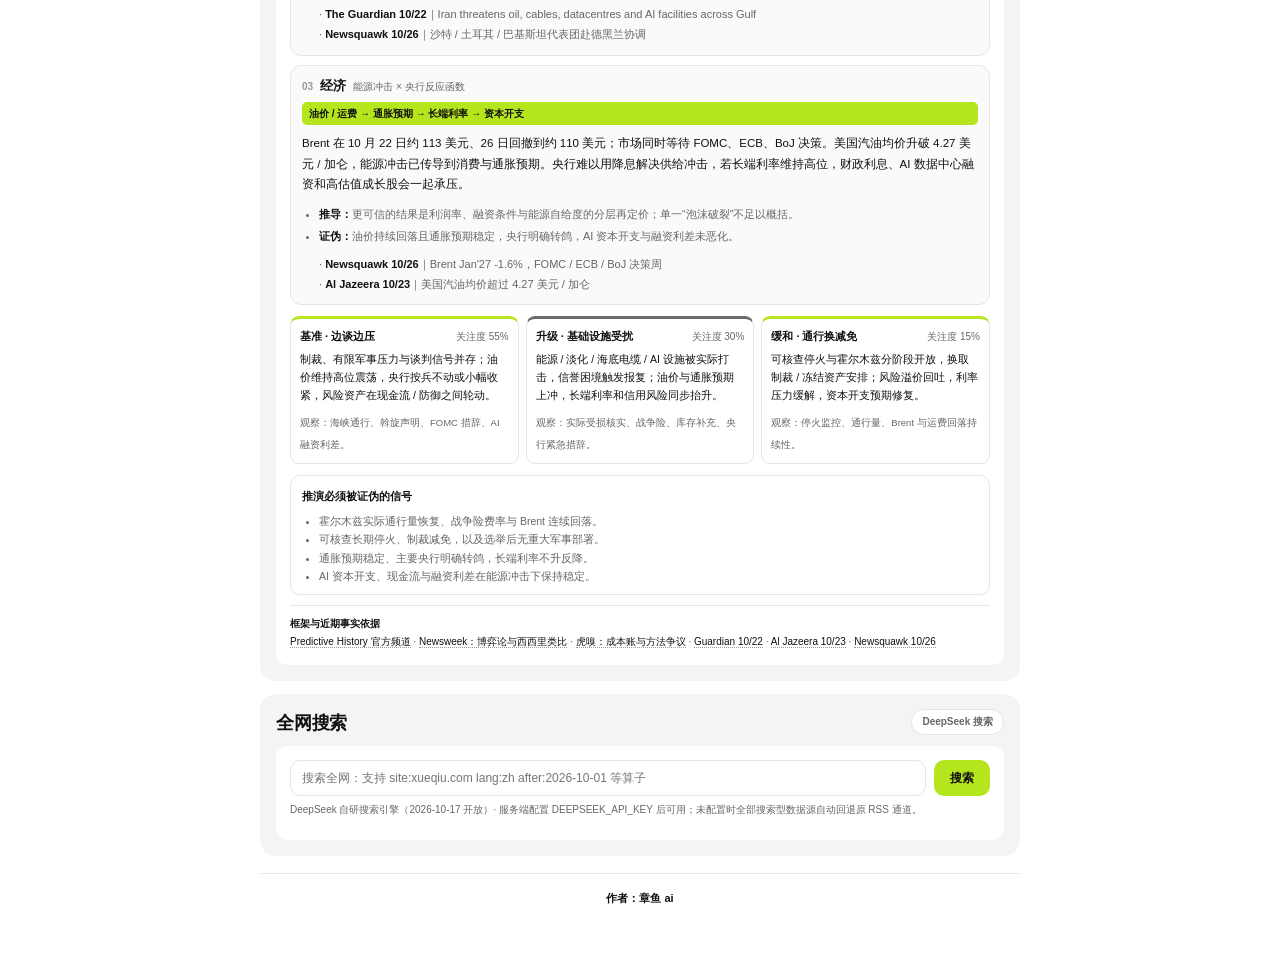
==== commit e5c6ee9e: "政策栏目补齐国内官方口径：会议与顶层部署 + 官媒权威发布 问题：用户问「证监会开会为什么不体现」「央视发的新闻为什么不体现」。 根因是政策维度只有 8 个、且都以「议题」切分——「证监会党委（扩大）" ====
--- a/index.html
+++ b/index.html
@@ -522,7 +522,7 @@
         <span class="ai-pill">鹰鸽取向</span>
       </div>
       <article class="insight-card">
-        <p class="policy-headline">政策面集中在<mark class="press">地缘与贸易政策</mark>与<mark class="press">资本市场监管</mark>（40 源命中 · 115 条提及），取向<mark class="press">偏鹰</mark>（鹰派 21 : 鸽派 4），收紧预期压制高估值与利率敏感资产；利好：<mark>货币政策</mark>、<mark>汇率与外汇干预</mark>；承压：<mark class="press">地缘与贸易政策</mark>、<mark class="press">资本市场监管</mark>；政策面多空 15 : 19，建议关注政策信号的「转向确认」，避免单边押注。</p>
+        <p class="policy-headline">政策面集中在<mark class="press">地缘与贸易政策</mark>与<mark class="press">货币政策</mark>（50 源命中 · 133 条提及），取向<mark class="press">偏鹰</mark>（鹰派 22 : 鸽派 6），收紧预期压制高估值与利率敏感资产；利好：<mark>货币政策</mark>、<mark>汇率与外汇干预</mark>；承压：<mark class="press">地缘与贸易政策</mark>、<mark class="press">资本市场监管</mark>；政策面多空 16 : 19，建议关注政策信号的「转向确认」，避免单边押注。</p>
         <ul class="insight-points sector-points">
           <li class="group-row"><span class="group-label">政策主线</span><span class="group-note" data-meta="1">按跨源命中 × 提及条数排序 · 每条给出政策净向与支撑新闻</span></li>
           <li><span class="point-no">01</span><span class="point-label press">地缘与贸易政策</span><span><mark class="press">政策净空 7</mark><span class="sector-stat">21 源命中 · 43 条提及</span><span class="stance-tag hawk">鹰派 13 : 鸽派 0</span>
@@ -530,28 +530,37 @@
               <li>· <span class="ev-src">华尔街见闻 最热</span>｜〔鹰〕美国拟禁止进口中国新型数据中心设备，我使馆：敦促美停止抹黑中企并威胁制裁</li>
               <li>· <span class="ev-src">MKTNews 快讯</span>｜Iran FM: talks aim to safeguard sovereign rights of Iran and Oman</li>
             </ul></span></li>
-          <li><span class="point-no">02</span><span class="point-label">资本市场监管</span><span><mark class="press">政策净空 3</mark><span class="sector-stat">12 源命中 · 22 条提及</span><span class="stance-tag">鹰派 2 : 鸽派 2</span>
-            <ul class="sector-evidence">
-              <li>· <span class="ev-src">法布财经 头条</span>｜〔鸽〕吴清支持内地企业香港上市：政策信号与市场影响</li>
-            </ul></span></li>
-          <li><span class="point-no">03</span><span class="point-label press">财政 · 关税与债务</span><span><mark class="press">政策净空 3</mark><span class="sector-stat">12 源命中 · 20 条提及</span><span class="stance-tag hawk">鹰派 9 : 鸽派 0</span>
+          <li><span class="point-no">02</span><span class="point-label press">货币政策 · 美联储</span><span><mark>政策净多 3</mark><span class="sector-stat">18 源命中 · 25 条提及</span><span class="stance-tag hawk">鹰派 9 : 鸽派 0</span>
+            <ul class="sector-evidence">
+              <li>· <span class="ev-src">华尔街见闻 快讯</span>｜〔鹰〕“新美联储通讯社”：贝森特政策反应函数转向不再那么鸽派</li>
+            </ul></span></li>
+          <li><span class="point-no">03</span><span class="point-label">资本市场监管</span><span><mark class="press">政策净空 3</mark><span class="sector-stat">14 源命中 · 24 条提及</span><span class="stance-tag">鹰派 2 : 鸽派 2</span><span class="stance-tag hawk">鹰派 9 : 鸽派 0</span>
             <ul class="sector-evidence">
               <li>· <span class="ev-src">财政部 政策发布</span>｜财政部等三部门联合发文部署进一步做好财政金融协同促内需政策有关工作</li>
             </ul></span></li>
-          <li><span class="point-no">04</span><span class="point-label">货币政策 · 美联储</span><span><mark>政策净多 2</mark><span class="sector-stat">12 源命中 · 19 条提及</span><span class="stance-tag hawk">鹰派 8 : 鸽派 0</span>
+          <li><span class="point-no">04</span><span class="point-label press">财政 · 关税与债务</span><span><mark class="press">政策净空 3</mark><span class="sector-stat">13 源命中 · 21 条提及</span><span class="stance-tag hawk">鹰派 9 : 鸽派 0</span>
             <ul class="sector-evidence">
               <li>· <span class="ev-src">华尔街见闻 快讯</span>｜〔鹰〕“新美联储通讯社”：贝森特政策反应函数转向不再那么鸽派</li>
+            </ul></span></li>
+          <li class="group-row"><span class="group-label">官方口径</span><span class="group-note" data-meta="1">会议部署与官媒发布，固定可见</span></li>
+          <li><span class="point-no">01</span><span class="point-label">会议与顶层部署</span><span><mark>政策中性</mark><span class="sector-stat">5 源命中 · 9 条提及 · 鹰派 0 : 鸽派 2</span>
+            <ul class="sector-evidence">
+              <li>· <span class="ev-src">国务院 最新政策</span>｜解读：国务院常务会议部署实施医疗康复护理扩容提升工程</li>
+            </ul></span></li>
+          <li><span class="point-no">02</span><span class="point-label">官媒权威发布 · 央视新华社</span><span><mark>政策中性</mark><span class="sector-stat">2 源命中 · 8 条提及 · 鹰派 1 : 鸽派 1</span>
+            <ul class="sector-evidence">
+              <li>· <span class="ev-src">央视新闻 要闻</span>｜央视新闻：金融街论坛年会释放多项金融政策信号，央行、证监会主要负责人作主题演讲（10-19）</li>
             </ul></span></li>
           <li class="group-row"><span class="group-label press">政策承压方向</span><span class="group-note" data-meta="1">收紧 / 管制类信号占优，估值与情绪受压</span></li>
           <li><span class="point-no">01</span><span class="point-label press">地缘与贸易政策</span><span><mark class="press">净空 7</mark><span class="sector-stat">制裁、出口管制与海峡航运风险并存，资金回避高扰动资产</span></span></li>
           <li class="group-row"><span class="group-label">政策利好方向</span><span class="group-note" data-meta="1">宽松 / 扶持类信号占优，对市场构成支撑</span></li>
-          <li><span class="point-no">01</span><span class="point-label">货币政策 · 美联储</span><span><mark>净多 2</mark><span class="sector-stat">降息路径与美元流动性预期反复定价，贵金属与出口链相对占优</span></span></li>
+          <li><span class="point-no">01</span><span class="point-label">货币政策 · 美联储</span><span><mark>净多 3</mark><span class="sector-stat">降息路径与美元流动性预期反复定价，贵金属与出口链相对占优</span></span></li>
         </ul>
         <div class="insight-foot" data-meta="1"><span>政策取向由鹰派 / 鸽派词库判定，否定表述自动反转（如「不再那么鸽派」计为鹰派）· 与「AI 每日总结」「AI 板块机会」共用同一批浏览标题，页面为静态预览</span></div>
       </article>
     </section>
 
-    <section class="pixel-section" id="policyDeepSection"><div class="pixel-section-head"><div><h2>AI 政策深度</h2></div><span class="ai-pill" id="policyDeepPill">近30日，新发文 0，存量 7，美股偏空</span></div><article class="insight-card" id="policyDeepCard"><p class="policy-headline" id="policyDeepHeadline">近30日（2026-09-29 至 2026-10-28）没有新核验的全球政策发布；7 项存量政策仍在生效（最近一项 09/18，距今 40 天），按半权给方向。三市：A股中性、港股中性、美股偏空。方向延续不等于当日强弱。</p><div class="impact-board" id="policyDeepBoard"><div class="impact-cell neutral"><div class="impact-name">A股，指数分 +0.24（新发文 +0.00 / 存量 +0.24）</div><div class="impact-bias">中性</div><div class="impact-score">仅存量政策仍生效，按半权计入</div><div class="impact-split"><b>受益</b> 地产链、券商、建筑<br><b>承压</b> 长久期成长、北向敏感、出口链</div></div><div class="impact-cell neutral"><div class="impact-name">港股，指数分 +0.09（新发文 +0.00 / 存量 +0.09）</div><div class="impact-bias">中性</div><div class="impact-score">仅存量政策仍生效，按半权计入</div><div class="impact-split"><b>受益</b> 内房股、中资券商、互联互通<br><b>承压</b> 恒生科技、利率敏感、欧洲敞口</div></div><div class="impact-cell press"><div class="impact-name">美股，指数分 -1.51（新发文 +0.00 / 存量 -1.51）</div><div class="impact-bias">偏空</div><div class="impact-score">仅存量政策仍生效，按半权计入</div><div class="impact-split"><b>受益</b> 银行<br><b>承压</b> 长久期成长、AI 算力、道指成分</div></div></div><ul class="insight-points sector-points" id="policyDeepList"><li><span class="point-no">源</span><span>官方入口 11 个｜尚未抓取｜台账 11 条：官方原文 0、媒体转述 11</span></li><li class="group-row"><span class="group-label">主线归并</span><span class="group-note" data-meta="1">同主题合并，存量半权，合成分可与三市对账</span></li><li><span class="point-no">主</span><span class="point-label press">海外货币收紧</span><span><mark class="press">压制</mark><span class="sector-stat">存量 3，合成分 -3.17</span><ul class="sector-evidence"><li>· 美联储加息至3.75%-4.00%、欧央行存款利率至2.50%</li></ul></span></li><li><span class="point-no">主</span><span class="point-label">国内地产金融</span><span><mark>支撑</mark><span class="sector-stat">存量 3，合成分 +1.49</span><ul class="sector-evidence"><li>· 上市房企再融资开闸、房贷期限延至40年</li></ul></span></li><li><span class="point-no">主</span><span class="point-label">国内金融制度</span><span><mark>支撑</mark><span class="sector-stat">存量 1，合成分 +0.50</span><ul class="sector-evidence"><li>· 金融强国十五五规划出台</li></ul></span></li><li class="group-row"><span class="group-label">三市逻辑</span><span class="group-note" data-meta="1">哪条主线在托、哪条在拉，指数分可复算</span></li><li><span class="point-no">A股</span><span class="point-label">中性</span><span><mark>指数分 +0.24</mark><span class="sector-stat">新发文 +0.00 / 存量 +0.24</span><ul class="sector-evidence"><li>· 托底 国内地产金融 +0.71、国内金融制度 +0.28；拉低 海外货币收紧 -0.74</li><li>· A股近30日没有新发文，中性来自仍在生效的存量政策（按半权计入），属方向延续，不代表当日强弱。受益看地产链、券商、建筑；承压看长久期成长、北向敏感、出口链。</li></ul></span></li><li><span class="point-no">港股</span><span class="point-label">中性</span><span><mark>指数分 +0.09</mark><span class="sector-stat">新发文 +0.00 / 存量 +0.09</span><ul class="sector-evidence"><li>· 托底 国内地产金融 +0.78、国内金融制度 +0.23；拉低 海外货币收紧 -0.91</li><li>· 港股近30日没有新发文，中性来自仍在生效的存量政策（按半权计入），属方向延续，不代表当日强弱。受益看内房股、中资券商、互联互通；承压看恒生科技、利率敏感、欧洲敞口。</li></ul></span></li><li><span class="point-no">美股</span><span class="point-label press">偏空</span><span><mark>指数分 -1.51</mark><span class="sector-stat">新发文 +0.00 / 存量 -1.51</span><ul class="sector-evidence"><li>· 拉低 海外货币收紧 -1.51</li><li>· 美股近30日没有新发文，偏空来自仍在生效的存量政策（按半权计入），属方向延续，不代表当日强弱。受益看银行；承压看长久期成长、AI 算力、道指成分。</li></ul></span></li><li class="group-row"><span class="group-label">窗口内政策发布</span><span class="group-note" data-meta="1">2026-09-29 至 2026-10-28，新发文 0 项，存量生效 7 项，新的在前</span></li><li><span class="point-no">·</span><span>窗口内没有已核验发文，未核实日期的快讯不编造成政策发布。</span></li><li class="group-row"><span class="group-label">存量政策仍在生效</span><span class="group-note" data-meta="1">7 项，发文早于窗口、影响期未走完，按半权计入</span></li><li><span class="point-no">09-16</span><span class="point-label press">货币政策</span><span><mark class="press">偏鹰 · 发布</mark><span class="sector-stat">已过 42 天，影响期至 2026-11-11（剩 14 天），美联储 FOMC</span><ul class="sector-evidence"><li>· 美联储加息至3.75%-4.00%</li><li>· A股承压（机制）；港股承压（机制）；美股明显承压（已观测）；美债收益率随再加息路径上修。银行净息差方向改善，长久期债券和贵金属承压。</li><li>· 12 名票委一致加息 25bp，为三年多来首次加息。当日美股三大指数收跌，道指约 600 点（公开报道约 500–630 点）。点阵图中值指向 2026 年年内再加息一次，2027 年不降息。沃什称这是撤掉“一点宽松”，通胀过高且持续时间过长。</li></ul></span></li><li><span class="point-no">09-10</span><span class="point-label press">货币政策</span><span><mark class="press">偏鹰 · 发布</mark><span class="sector-stat">已过 48 天，影响期至 2026-11-05（剩 8 天），欧洲央行</span><ul class="sector-evidence"><li>· 欧央行存款利率至2.50%</li><li>· A股承压（机制）；港股承压（机制）；美股承压（机制）；欧元与欧元区国债收益率会重新定价；此处不外推具体点位。下次会议为 10 月 29 日。</li><li>· 9 月 10 日宣布三大利率各上调 25bp：存款便利利率至 2.50%，主要再融资利率至 2.65%，边际贷款利率至 2.90%，9 月 16 日生效。这是 2026 年第二次加息，触发因素是能源通胀。拉加德称通胀风险偏向上行，但不预承诺定路径。</li></ul></span></li><li><span class="point-no">08-28</span><span class="point-label">资本市场</span><span><mark>偏鸽 · 发布</mark><span class="sector-stat">已过 61 天，影响期至 2027-02-24（剩约 4 个月），中国证监会</span><ul class="sector-evidence"><li>· 上市房企再融资开闸</li><li>· A股支撑（机制）；港股支撑（机制）</li><li>· 支持上市房企向特定对象再融资，并以股份、定向可转债或现金并购涉房资产；支持公司债、CMBS、不动产 ABS 与租赁住房 REITs。同时要求募集资金穿透式监管，推动违约房企债券处置出清。</li></ul></span></li><li><span class="point-no">08-28</span><span class="point-label">地产金融</span><span><mark>偏鸽 · 发布</mark><span class="sector-stat">已过 61 天，影响期至 2027-02-24（剩约 4 个月），中国人民银行 / 金融监管总局</span><ul class="sector-evidence"><li>· 房贷期限延至40年</li><li>· A股支撑（机制）；港股支撑（机制）</li><li>· 个人住房贷款最长期限由 30 年延长至 40 年；开发贷款实行主办银行制；预售项目的个人住房贷款在竣工备案后发放，现房在销售备案后发放。自印发之日起施行，存量合同新老划断。</li></ul></span></li><li><span class="point-no">09-10</span><span class="point-label">金融制度</span><span><mark>偏鸽 · 发布</mark><span class="sector-stat">已过 48 天，影响期至 2029-09-09（剩约 35 个月），中国人民银行 / 证监会</span><ul class="sector-evidence"><li>· 金融强国十五五规划出台</li><li>· A股支撑（机制）；港股支撑（机制）</li><li>· 国新办发布会上，央行副行长陆磊称该规划正式出台：到 2030 年金融调控协同有效、国际竞争力提高，到 2035 年建成现代金融体系，并推进人民币离岸市场。证监会副主席李超提出八个“进一步”，包括提高制度包容性、壮大中长期资金、扩大对外开放。</li></ul></span></li><li><span class="point-no">08-28</span><span class="point-label">地产金融</span><span><mark>中性 · 发布</mark><span class="sector-stat">已过 61 天，影响期至 2027-02-24（剩约 4 个月），住房城乡建设部 / 自然资源部 / 金融监管总局</span><ul class="sector-evidence"><li>· 现房销售配套落地</li><li>· A股支撑（机制）；港股支撑（机制）</li><li>· 要求有力有序推行商品住房现房销售，减少交付纠纷。与同日信贷文件衔接：销售端现房优先，信贷端把放款压到竣工或销售备案之后。</li></ul></span></li><li><span class="point-no">09-18</span><span class="point-label press">货币政策</span><span><mark class="press">偏鹰 · 发布</mark><span class="sector-stat">已过 40 天，影响期至 2026-10-30（剩 2 天），日本央行</span><ul class="sector-evidence"><li>· 日央行加息至1.25%</li><li>· 已观测：日经 225 上涨约 1.5%，10 年期日债收益率回落，美元兑日元回到 157 上方。加息落地但指引不够鹰，日元不升反跌。</li><li>· 无担保隔夜拆借利率由 1.00% 上调至 1.25%，7 比 2 通过，两名委员主张维持不变。植田和男未承诺连续加息。核心 CPI 8 月降至 1.7%。</li></ul></span></li><li class="group-row"><span class="group-label">窗口内已到期</span><span class="group-note" data-meta="1">窗口前段生效、现已过期，不计分</span></li><li><span class="point-no">·</span><span>09-20 LPR连续16个月不变、08-28 杰克逊霍尔偏鹰讲话</span></li><li class="group-row"><span class="group-label">板块传导</span><span class="group-note" data-meta="1">跨政策加总，含存量半权，不是指数点位</span></li><li><span class="point-no">＋</span><span class="point-label">受益</span><span>内房股、银行、地产链、中资券商</span></li><li><span class="point-no">－</span><span class="point-label press">承压</span><span>长久期成长、恒生科技、利率敏感、AI 算力</span></li></ul><div class="insight-foot" data-meta="1"><span id="policyDeepFoot" data-meta="1">窗口 2026-09-29 至 2026-10-28 没有已核验发文，未核实日期的快讯不当成政策发布。台账最近一次发文 2026-09-20（距今 38 天）。窗口前共 11 条（最早 2026-08-19 美债回购上限上调）：7 项影响期未走完（按半权计入存量层），2 项在窗口内到期（不计分），2 项影响期在窗口开始前已结束（不计分），均不计为新发文。指数分可复算，仅供参考，不构成投资建议。</span></div></article></section>
+    <section class="pixel-section" id="policyDeepSection"><div class="pixel-section-head"><div><h2>AI 政策深度</h2></div><span class="ai-pill" id="policyDeepPill">近30日，新发文 5，存量 6，美股中性偏空</span></div><article class="insight-card" id="policyDeepCard"><p class="policy-headline" id="policyDeepHeadline">近30日（2026-10-04 至 2026-11-02）核验 5 项正式发布。对冲支撑：<mark>美联储10月按兵不动</mark>、<mark>证监会党委会：稳市场稳预期</mark>。三市：A股偏多、港股偏多、美股中性偏空。已观测与机制推演分开，不外推未报道的指数点位。另有 6 项存量政策仍在生效，按半权计入。</p><div class="impact-board" id="policyDeepBoard"><div class="impact-cell "><div class="impact-name">A股，指数分 +3.90（新发文 +3.65 / 存量 +0.24）</div><div class="impact-bias">偏多</div><div class="impact-score">机制推演，不外推点位</div><div class="impact-split"><b>受益</b> 券商、宽基 ETF、地产链<br><b>承压</b> 中小市值题材、北向敏感、出口链</div></div><div class="impact-cell "><div class="impact-name">港股，指数分 +2.84（新发文 +2.75 / 存量 +0.09）</div><div class="impact-bias">偏多</div><div class="impact-score">机制推演，不外推点位</div><div class="impact-split"><b>受益</b> 中资券商、内房股、互联互通<br><b>承压</b> 恒生科技、欧洲敞口、利率敏感</div></div><div class="impact-cell press"><div class="impact-name">美股，指数分 -0.67（新发文 +0.84 / 存量 -1.51）</div><div class="impact-bias">中性偏空</div><div class="impact-score">含已观测收盘反应</div><div class="impact-split"><b>受益</b> 银行、利率敏感成长<br><b>承压</b> 长久期成长、AI 算力、道指成分</div></div></div><ul class="insight-points sector-points" id="policyDeepList"><li><span class="point-no">源</span><span>官方入口 13 个｜尚未抓取｜台账 16 条：官方原文 2、媒体转述 14</span></li><li class="group-row"><span class="group-label">主线归并</span><span class="group-note" data-meta="1">同主题按市场拆开，存量半权，合成分可与三市对账</span></li><li><span class="point-no">主</span><span class="point-label press">海外货币收紧 · A股</span><span><mark class="press">压制</mark><span class="sector-stat">存量 2，合成分 -0.74</span><ul class="sector-evidence"><li>· 美联储加息至3.75%-4.00%、欧央行存款利率至2.50%</li></ul></span></li><li><span class="point-no">主</span><span class="point-label press">海外货币收紧 · 港股</span><span><mark class="press">压制</mark><span class="sector-stat">存量 2，合成分 -0.92</span><ul class="sector-evidence"><li>· 美联储加息至3.75%-4.00%、欧央行存款利率至2.50%</li></ul></span></li><li><span class="point-no">主</span><span class="point-label press">海外货币收紧 · 美股</span><span><mark class="press">压制</mark><span class="sector-stat">存量 2，合成分 -1.51</span><ul class="sector-evidence"><li>· 美联储加息至3.75%-4.00%、欧央行存款利率至2.50%</li></ul></span></li><li><span class="point-no">主</span><span class="point-label">国内金融制度 · A股</span><span><mark>支撑</mark><span class="sector-stat">新 1 / 存量 1，合成分 +1.19</span><ul class="sector-evidence"><li>· 央视：金融街论坛政策信号、金融强国十五五规划出台</li></ul></span></li><li><span class="point-no">主</span><span class="point-label">国内金融制度 · 港股</span><span><mark>支撑</mark><span class="sector-stat">新 1 / 存量 1，合成分 +0.79</span><ul class="sector-evidence"><li>· 央视：金融街论坛政策信号、金融强国十五五规划出台</li></ul></span></li><li><span class="point-no">主</span><span class="point-label">国内监管部署 · A股</span><span><mark>支撑</mark><span class="sector-stat">新 1，合成分 +1.05</span><ul class="sector-evidence"><li>· 证监会党委会：稳市场稳预期</li></ul></span></li><li class="group-row"><span class="group-label">三市逻辑</span><span class="group-note" data-meta="1">哪条主线在托、哪条在拉，指数分可复算</span></li><li><span class="point-no">A股</span><span class="point-label">偏多</span><span><mark>指数分 +3.90</mark><span class="sector-stat">新发文 +3.65 / 存量 +0.24</span><ul class="sector-evidence"><li>· 托底 国内金融制度 +1.19、国内监管部署 +1.05；拉低 海外货币收紧 -0.74</li><li>· A股指数层面偏多，属机制推演，不外推点位。受益看券商、宽基 ETF、地产链；承压看中小市值题材、北向敏感、出口链。另有存量政策 +0.24 分按半权计入，只说明这条线还有余温。</li></ul></span></li><li><span class="point-no">港股</span><span class="point-label">偏多</span><span><mark>指数分 +2.84</mark><span class="sector-stat">新发文 +2.75 / 存量 +0.09</span><ul class="sector-evidence"><li>· 托底 国内金融制度 +0.78、国内地产金融 +0.78；拉低 海外货币收紧 -0.91</li><li>· 港股指数层面偏多，属机制推演，不外推点位。受益看中资券商、内房股、互联互通；承压看恒生科技、欧洲敞口、利率敏感。另有存量政策 +0.09 分按半权计入，只说明这条线还有余温。</li></ul></span></li><li><span class="point-no">美股</span><span class="point-label press">中性偏空</span><span><mark>指数分 -0.67</mark><span class="sector-stat">新发文 +0.84 / 存量 -1.51</span><ul class="sector-evidence"><li>· 托底 海外利率转向观望 +0.84；拉低 海外货币收紧 -1.51</li><li>· 美股中性偏空，且含已观测的收盘反应。受益看银行、利率敏感成长；承压看长久期成长、AI 算力、道指成分。另有存量政策 -1.51 分按半权计入，只说明这条线还有余温。</li></ul></span></li><li class="group-row"><span class="group-label">窗口内政策发布</span><span class="group-note" data-meta="1">2026-10-04 至 2026-11-02，新发文 5 项，存量生效 6 项，新的在前</span></li><li><span class="point-no">10-30</span><span class="point-label">证监会党委会：稳市场稳预期</span><span><mark>偏鸽 · 发布</mark><span class="sector-stat">中国证监会｜会议与顶层部署｜1-6 个月</span><ul class="sector-evidence"><li>· 证监会党委（扩大）会议：全力稳市场稳预期，完善全链条监管体系</li><li>· A股支撑（机制）；港股支撑（机制）；同日披露：证监会系统将开展全覆盖宣讲解读；会议未给具体额度或工具，属方向性部署。</li><li>· 10 月 30 日证监会党委书记、主席吴清主持召开党委（扩大）会议，传达学习党的二十届五中全会精神并部署落实：全力稳市场稳预期，深化投融资综合改革，完善全链条监管体系，持续提升资本市场韧性和信心，确保「十五五」开局之年资本市场各项任务圆满完成。</li></ul></span></li><li><span class="point-no">10-30</span><span class="point-label">央行隔夜逆回购换锚 1.25%</span><span><mark>偏鸽 · 发布</mark><span class="sector-stat">中国人民银行｜货币政策框架｜3-12 个月</span><ul class="sector-evidence"><li>· 新华社：11 月 2 日起每个工作日开展隔夜逆回购招标，操作利率 1.25%（政策利率换锚）</li><li>· A股支撑（机制）；港股支撑（机制）；10 月 DR001 均值 1.2805%，较 9 月下行约 10bp；机构普遍预计 12 月美联储再加息 25bp。</li><li>· 新华社 10 月 30 日播发央行公告：自 11 月 2 日起每个工作日开展隔夜逆回购操作招标，固定利率、数量招标，目前操作利率 1.25%；7 天期逆回购改为固定数量、利率招标、多重价位中标，主要在税期、月末等时点开展；临时正 / 逆回购、境外央行类机构回购工具改为在隔夜利率基础上加减点，幅度不变。</li></ul></span></li><li><span class="point-no">10-30</span><span class="point-label">五部门消费基建 20 条</span><span><mark>偏鸽 · 发布</mark><span class="sector-stat">国家发展改革委｜消费与内需｜6-24 个月</span><ul class="sector-evidence"><li>· 五部门《关于加强消费基础设施建设促进消费投资良性互动的指导意见》，20 项举措</li><li>· A股支撑（机制）；港股支撑（机制）；同日发改委还就政府采购本国产品标准公开征求意见，方向一致：以国内需求与国产替代承接外需波动。</li><li>· 10 月 30 日国家发展改革委等五部门发布指导意见，从完善城乡商业设施、提升服务消费设施、优化出行消费设施、健全流通设施网络、推进新型消费设施建设、保障措施六方面提出 20 项举措，涵盖文旅、体育休闲、养老托育、家政、健康服务消费设施与充电桩、停车设施、智慧商圈；资金上要求统筹各类资金渠道、发挥新型政策性金融工具与 REITs 作用、引导金融机构信贷支持。</li></ul></span></li><li><span class="point-no">10-28</span><span class="point-label press">美联储10月按兵不动</span><span><mark class="press">偏鹰 · 发布</mark><span class="sector-stat">美联储 FOMC｜货币政策｜2-6 周</span><ul class="sector-evidence"><li>· 联邦基金利率维持 3.75%-4.00% 不变，10 比 2 两票主张继续加息</li><li>· A股支撑（机制）；港股支撑（机制）；美股支撑（机制）；已观测：美股当日三大指数收涨；10 年期美债收益率回落。国泰海通等机构提示 12 月加息概率仍高。</li><li>· 10 月 28 日 FOMC 以 10 比 2 维持利率区间 3.75%-4.00%，理事库克与克利夫兰联储行长哈马克主张再加息 25bp；声明称通胀仍处高位，累积信息有助确定合适政策。会后市场对 12 月加息概率升至约 85%，多家投行预计 12 月加息 25bp。沃什另宣布 2027-2028 年减少议息频次。</li></ul></span></li><li><span class="point-no">10-19</span><span class="point-label">央视：金融街论坛政策信号</span><span><mark>偏鸽 · 发布</mark><span class="sector-stat">央视新闻｜官媒权威发布｜1-4 周</span><ul class="sector-evidence"><li>· 央视新闻：2026 金融街论坛年会开幕，央行、金融监管总局、证监会、外汇局释放多项政策信号</li><li>· A股支撑（机制）；港股支撑（机制）；同场政策含外汇局资本项目便利化一揽子措施；央视口径的定价强度高于市场化媒体转述。</li><li>· 央视新闻 10 月 19 日报道：2026 金融街论坛年会开幕式上，央行行长潘功胜宣布将会同金融监管总局、证监会设立应对非银机构大额赎回的流动性支持工具；证监会主席吴清宣布当天同意首批 18 只主动 ETF 注册，并将推出北证 50ETF、北交所新股市值配售、健全长周期考核机制等举措；外汇局推出跨境投融资便利化一揽子政策。</li></ul></span></li><li class="group-row"><span class="group-label">存量政策仍在生效</span><span class="group-note" data-meta="1">6 项，发文早于窗口、影响期未走完，按半权计入</span></li><li><span class="point-no">09-16</span><span class="point-label press">货币政策</span><span><mark class="press">偏鹰 · 发布</mark><span class="sector-stat">已过 47 天，影响期至 2026-11-11（剩 9 天），美联储 FOMC</span><ul class="sector-evidence"><li>· 美联储加息至3.75%-4.00%</li><li>· A股承压（机制）；港股承压（机制）；美股明显承压（已观测）；美债收益率随再加息路径上修。银行净息差方向改善，长久期债券和贵金属承压。</li><li>· 12 名票委一致加息 25bp，为三年多来首次加息。当日美股三大指数收跌，道指约 600 点（公开报道约 500–630 点）。点阵图中值指向 2026 年年内再加息一次，2027 年不降息。沃什称这是撤掉“一点宽松”，通胀过高且持续时间过长。</li></ul></span></li><li><span class="point-no">09-10</span><span class="point-label press">货币政策</span><span><mark class="press">偏鹰 · 发布</mark><span class="sector-stat">已过 53 天，影响期至 2026-11-05（剩 3 天），欧洲央行</span><ul class="sector-evidence"><li>· 欧央行存款利率至2.50%</li><li>· A股承压（机制）；港股承压（机制）；美股承压（机制）；欧元与欧元区国债收益率会重新定价；此处不外推具体点位。下次会议为 10 月 29 日。</li><li>· 9 月 10 日宣布三大利率各上调 25bp：存款便利利率至 2.50%，主要再融资利率至 2.65%，边际贷款利率至 2.90%，9 月 16 日生效。这是 2026 年第二次加息，触发因素是能源通胀。拉加德称通胀风险偏向上行，但不预承诺定路径。</li></ul></span></li><li><span class="point-no">08-28</span><span class="point-label">资本市场</span><span><mark>偏鸽 · 发布</mark><span class="sector-stat">已过 66 天，影响期至 2027-02-24（剩约 4 个月），中国证监会</span><ul class="sector-evidence"><li>· 上市房企再融资开闸</li><li>· A股支撑（机制）；港股支撑（机制）</li><li>· 支持上市房企向特定对象再融资，并以股份、定向可转债或现金并购涉房资产；支持公司债、CMBS、不动产 ABS 与租赁住房 REITs。同时要求募集资金穿透式监管，推动违约房企债券处置出清。</li></ul></span></li><li><span class="point-no">08-28</span><span class="point-label">地产金融</span><span><mark>偏鸽 · 发布</mark><span class="sector-stat">已过 66 天，影响期至 2027-02-24（剩约 4 个月），中国人民银行 / 金融监管总局</span><ul class="sector-evidence"><li>· 房贷期限延至40年</li><li>· A股支撑（机制）；港股支撑（机制）</li><li>· 个人住房贷款最长期限由 30 年延长至 40 年；开发贷款实行主办银行制；预售项目的个人住房贷款在竣工备案后发放，现房在销售备案后发放。自印发之日起施行，存量合同新老划断。</li></ul></span></li><li><span class="point-no">09-10</span><span class="point-label">金融制度</span><span><mark>偏鸽 · 发布</mark><span class="sector-stat">已过 53 天，影响期至 2029-09-09（剩约 35 个月），中国人民银行 / 证监会</span><ul class="sector-evidence"><li>· 金融强国十五五规划出台</li><li>· A股支撑（机制）；港股支撑（机制）</li><li>· 国新办发布会上，央行副行长陆磊称该规划正式出台：到 2030 年金融调控协同有效、国际竞争力提高，到 2035 年建成现代金融体系，并推进人民币离岸市场。证监会副主席李超提出八个“进一步”，包括提高制度包容性、壮大中长期资金、扩大对外开放。</li></ul></span></li><li><span class="point-no">08-28</span><span class="point-label">地产金融</span><span><mark>中性 · 发布</mark><span class="sector-stat">已过 66 天，影响期至 2027-02-24（剩约 4 个月），住房城乡建设部 / 自然资源部 / 金融监管总局</span><ul class="sector-evidence"><li>· 现房销售配套落地</li><li>· A股支撑（机制）；港股支撑（机制）</li><li>· 要求有力有序推行商品住房现房销售，减少交付纠纷。与同日信贷文件衔接：销售端现房优先，信贷端把放款压到竣工或销售备案之后。</li></ul></span></li><li class="group-row"><span class="group-label">窗口内已到期</span><span class="group-note" data-meta="1">窗口前段生效、现已过期，不计分</span></li><li><span class="point-no">·</span><span>09-20 LPR连续16个月不变、09-18 日央行加息至1.25%、08-28 杰克逊霍尔偏鹰讲话</span></li><li class="group-row"><span class="group-label">板块传导</span><span class="group-note" data-meta="1">跨政策加总，含存量半权，不是指数点位</span></li><li><span class="point-no">＋</span><span class="point-label">受益</span><span>券商、银行、中资券商、宽基 ETF</span></li><li><span class="point-no">－</span><span class="point-label press">承压</span><span>中小市值题材、长久期成长、AI 算力、道指成分</span></li></ul><div class="insight-foot" data-meta="1"><span id="policyDeepFoot" data-meta="1">窗口截止 2026-11-02，窗口内最新已核验发文是 2026-10-30；未核实日期的快讯不当成政策发布。台账最近一次发文 2026-10-30（距今 3 天）。窗口前共 11 条（最早 2026-08-19 美债回购上限上调）：6 项影响期未走完（按半权计入存量层），3 项在窗口内到期（不计分），2 项影响期在窗口开始前已结束（不计分），均不计为新发文。指数分可复算，仅供参考，不构成投资建议。</span></div></article></section>
 
     <section class="pixel-section">
       <div class="pixel-section-head">
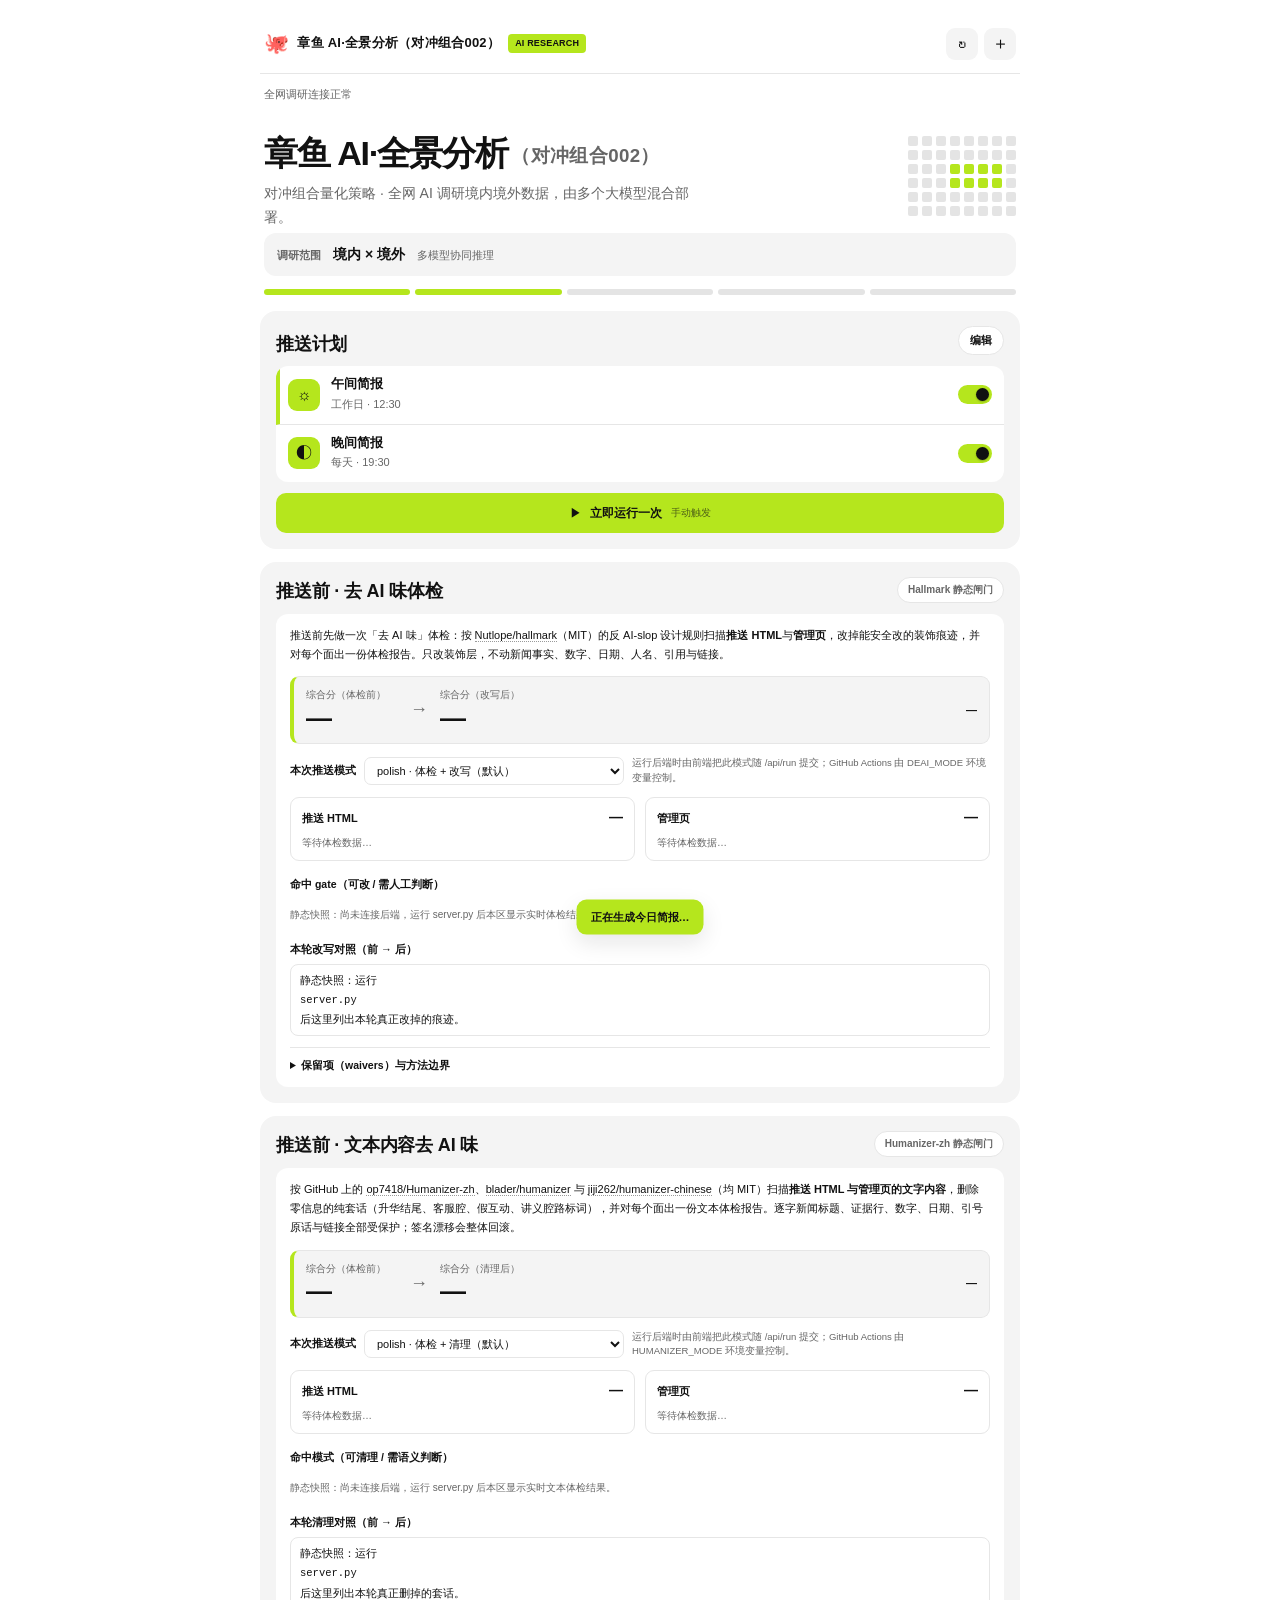
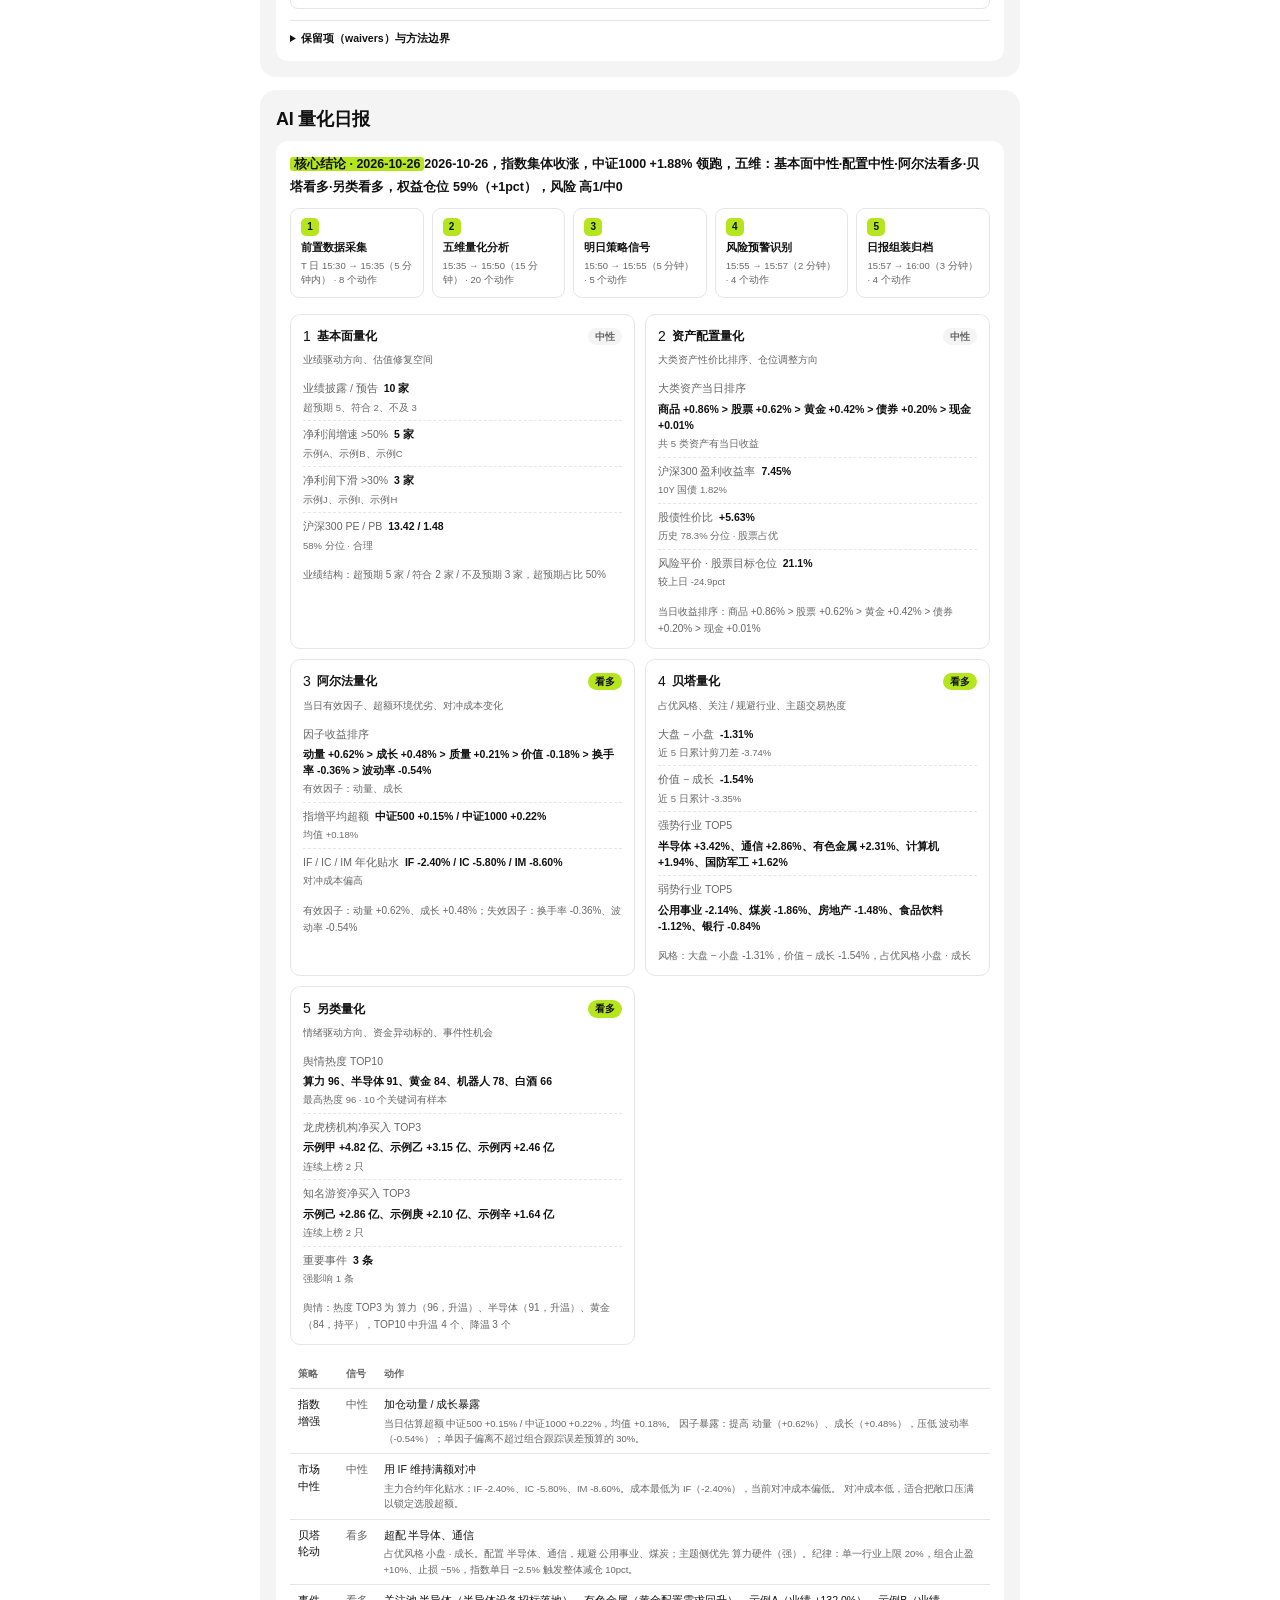
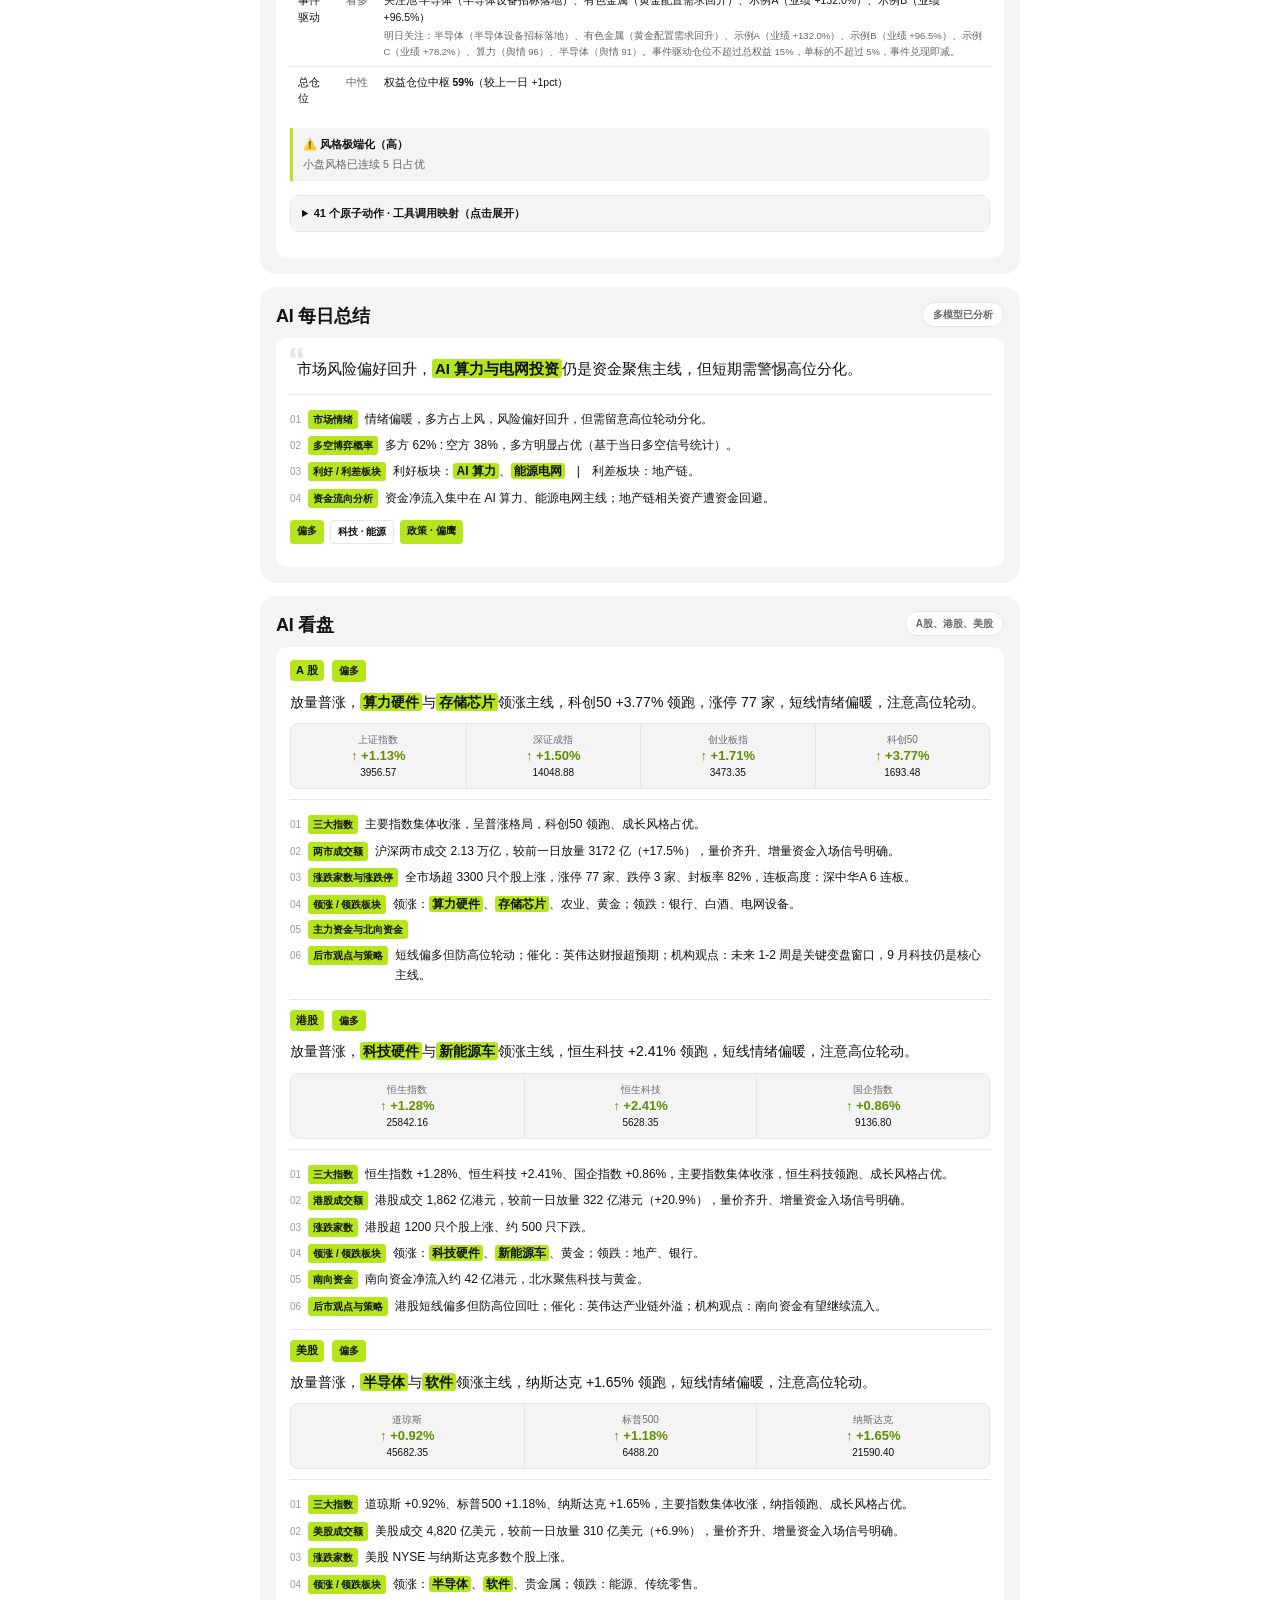
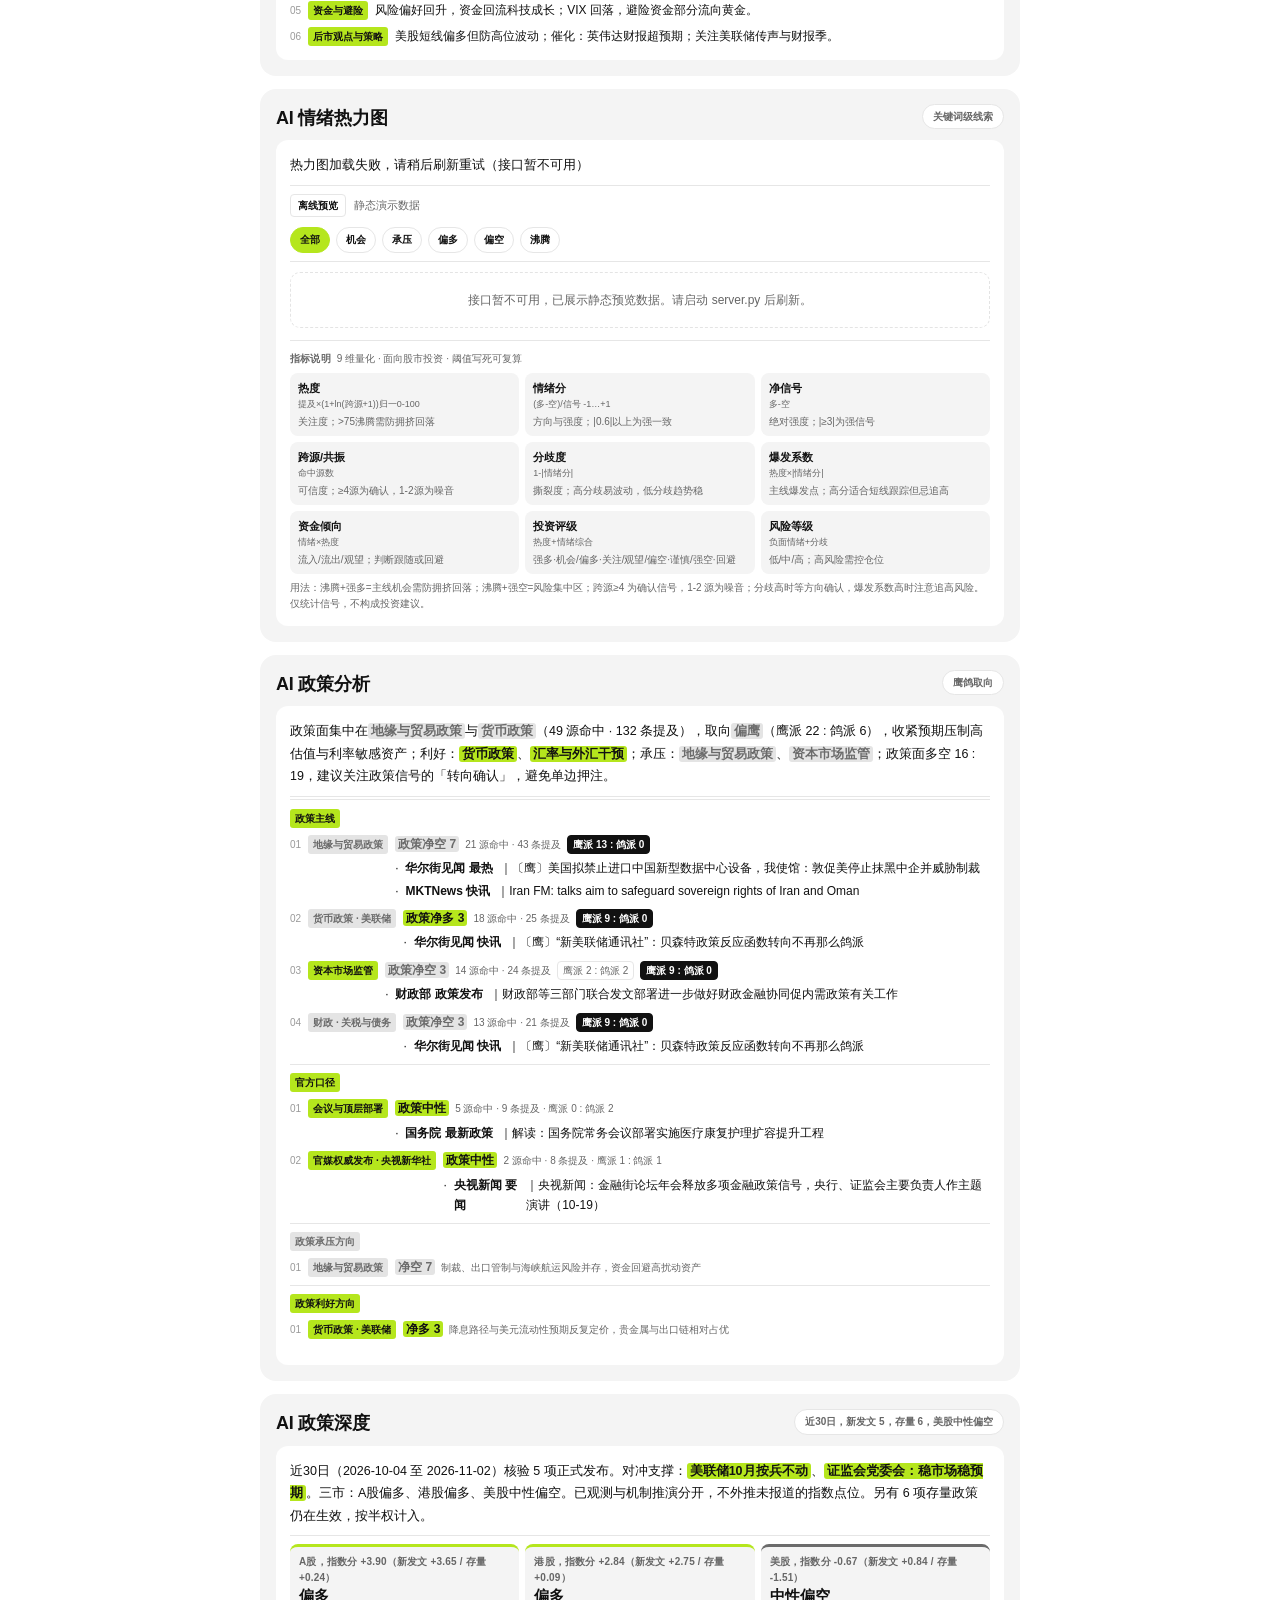
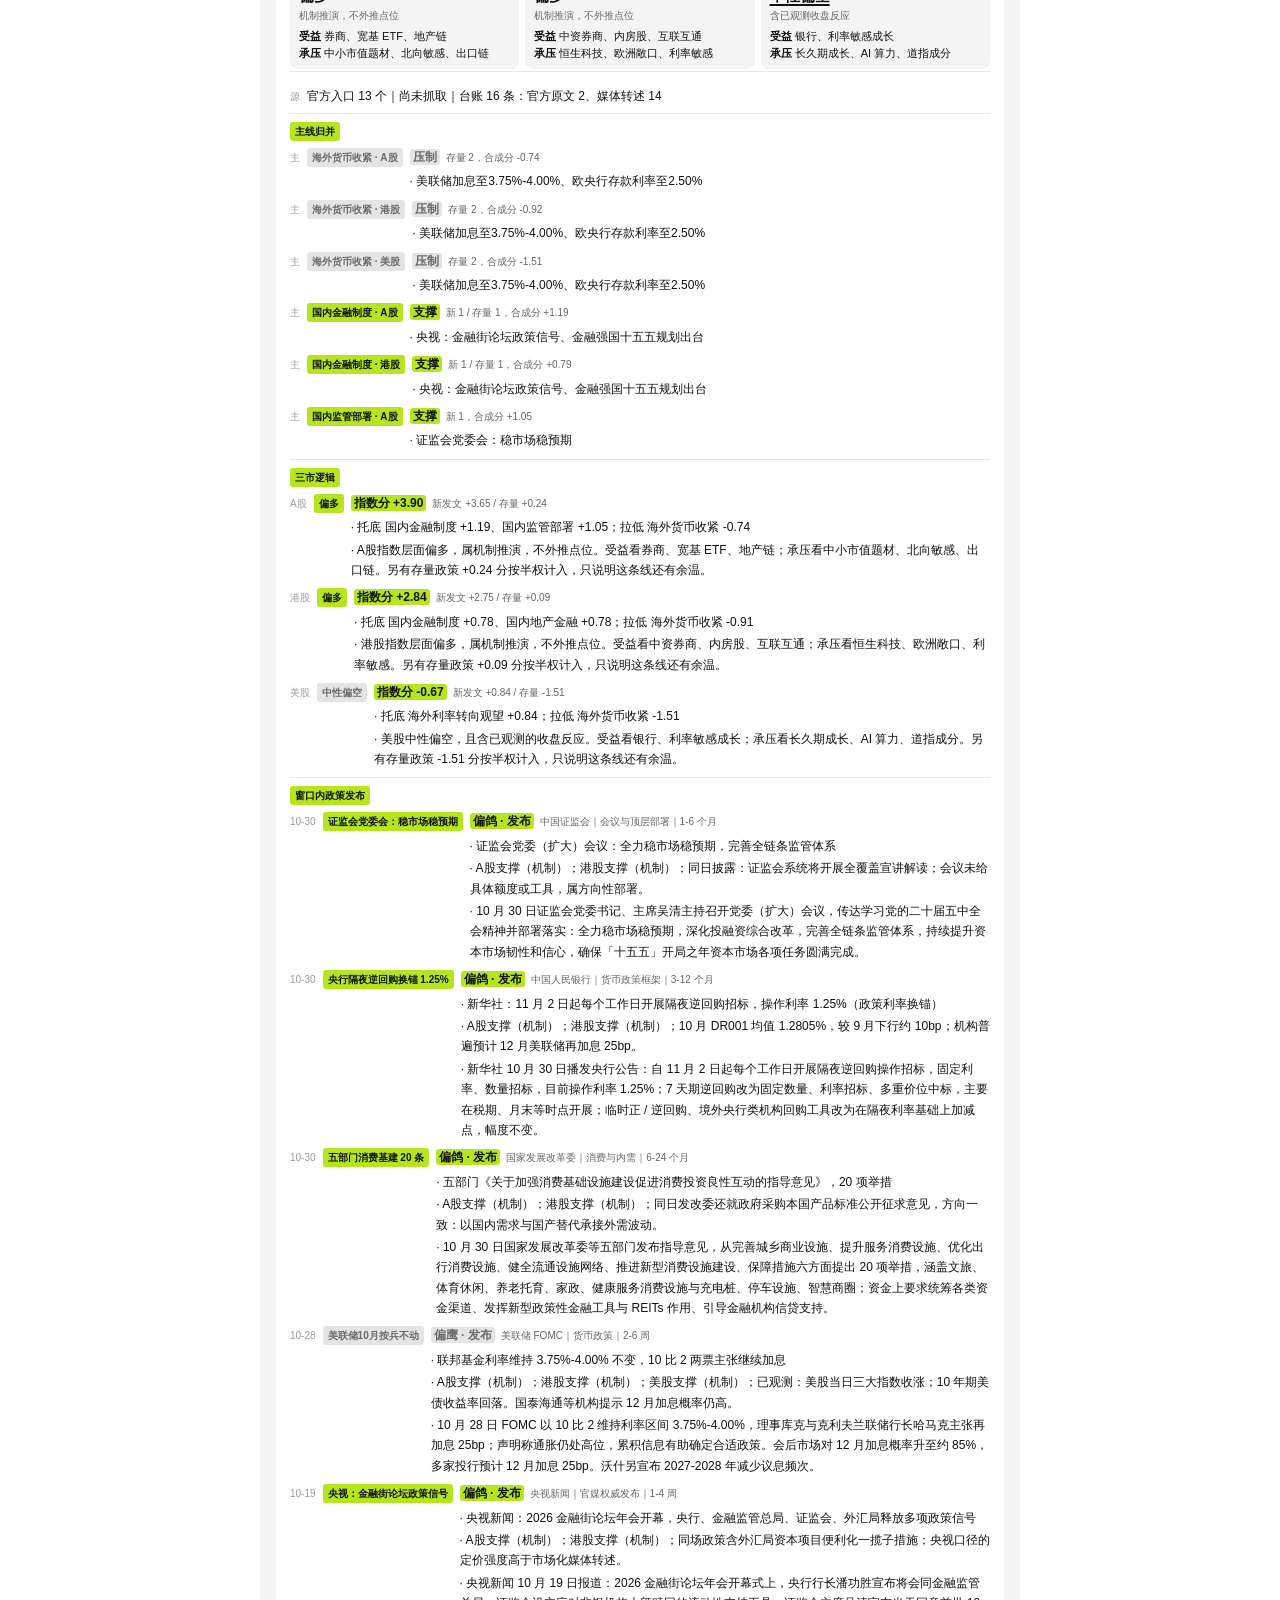
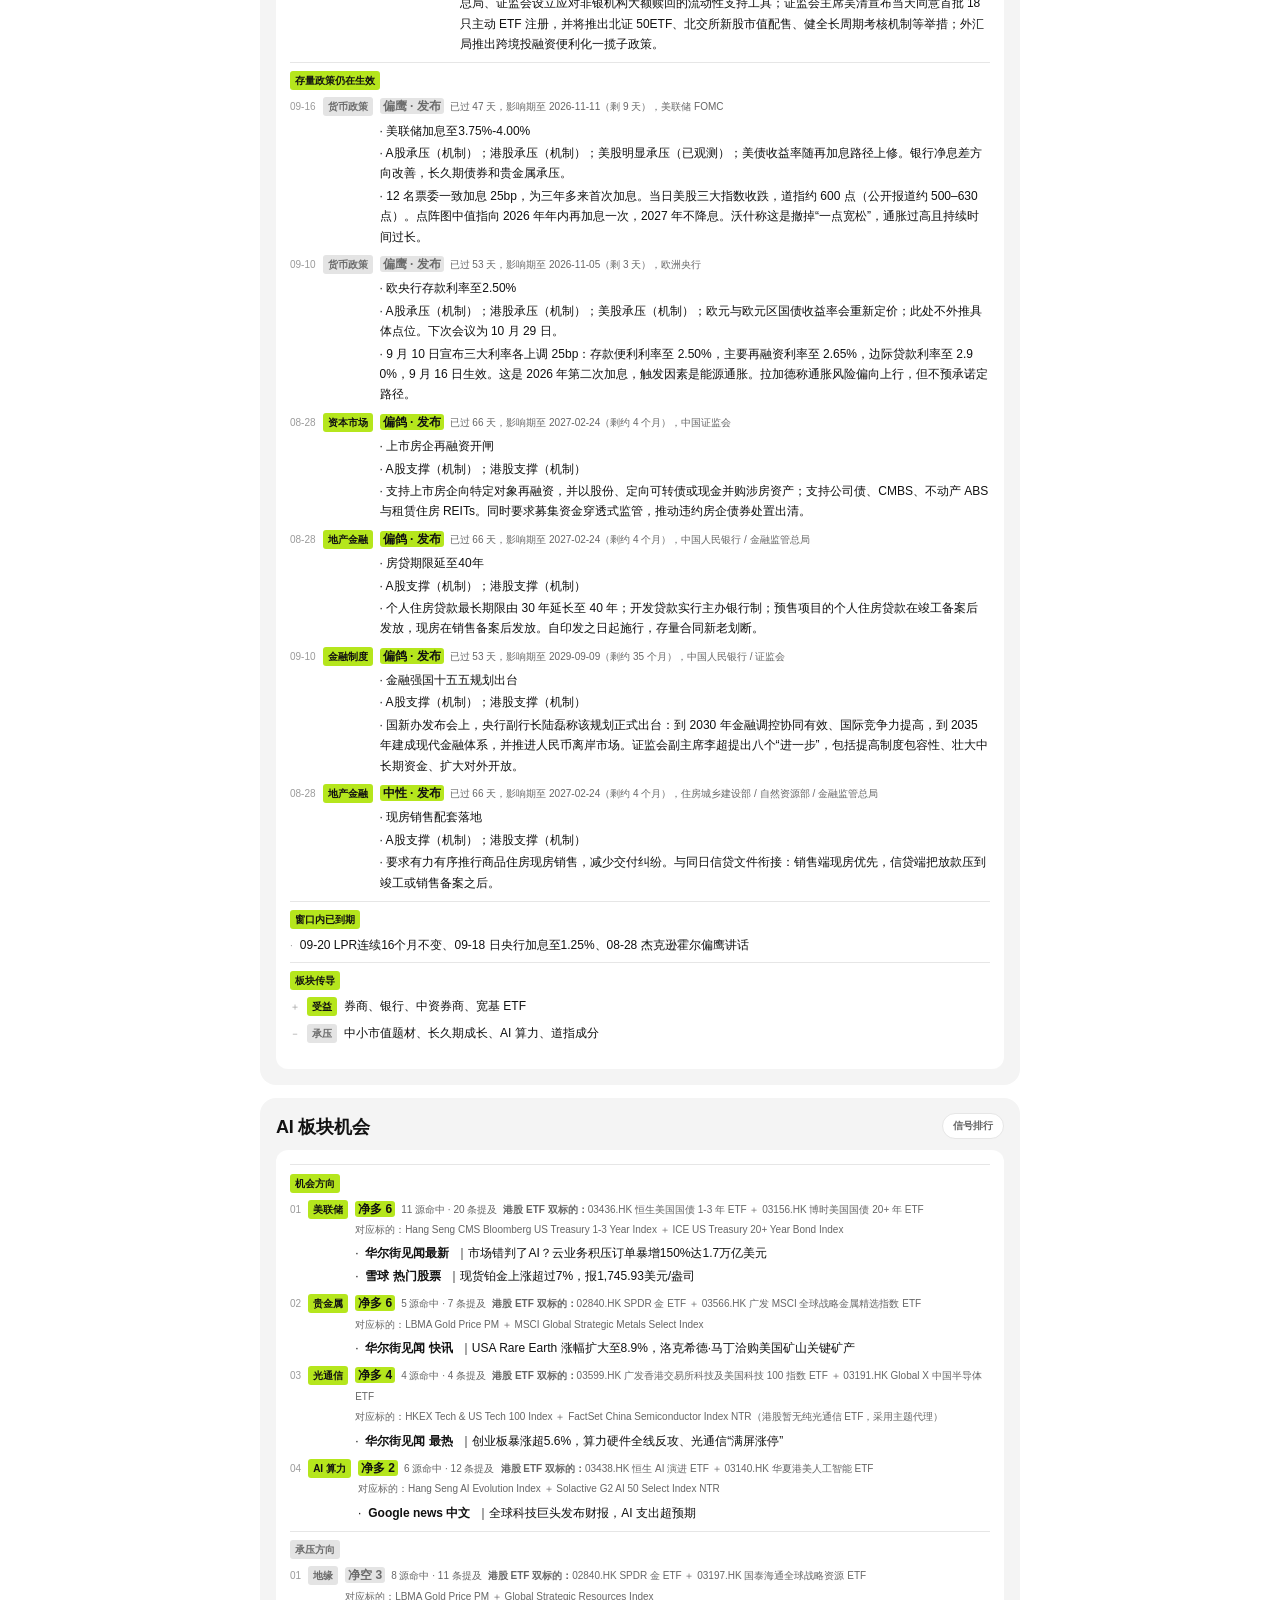
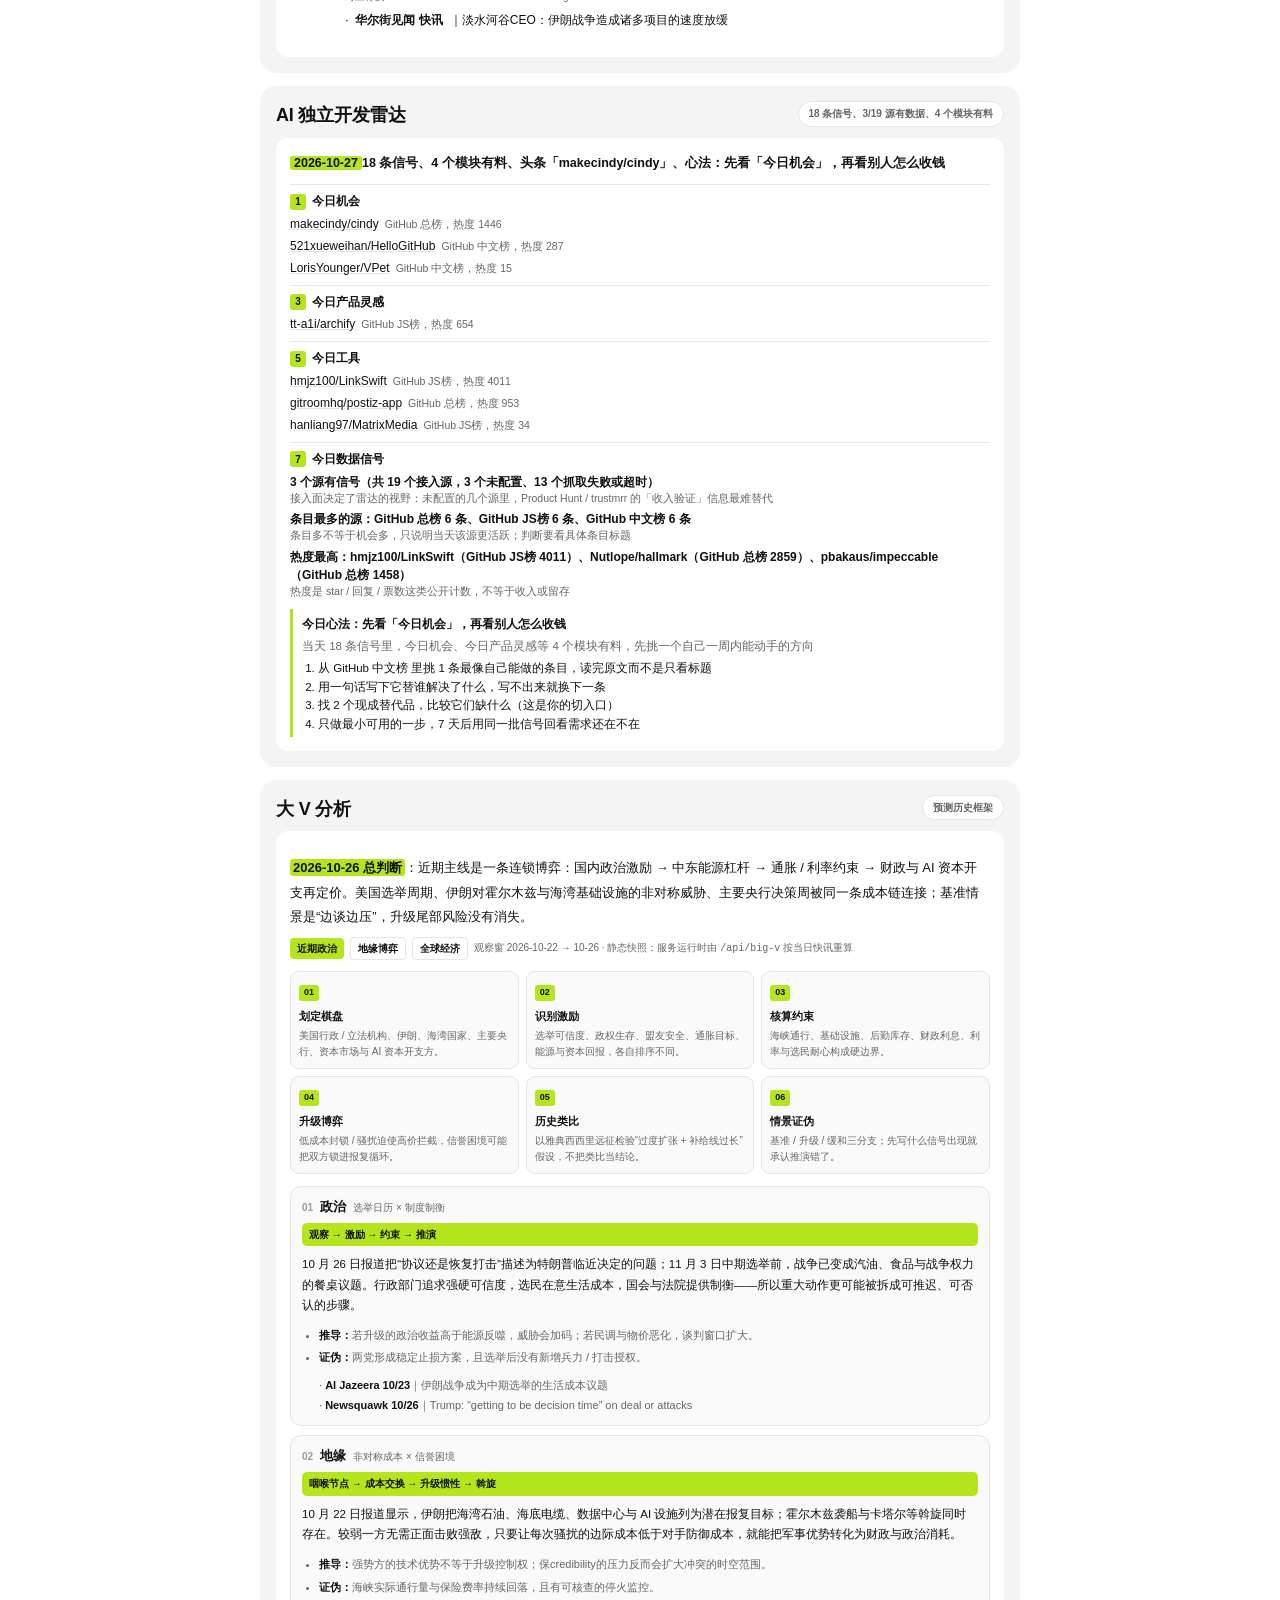
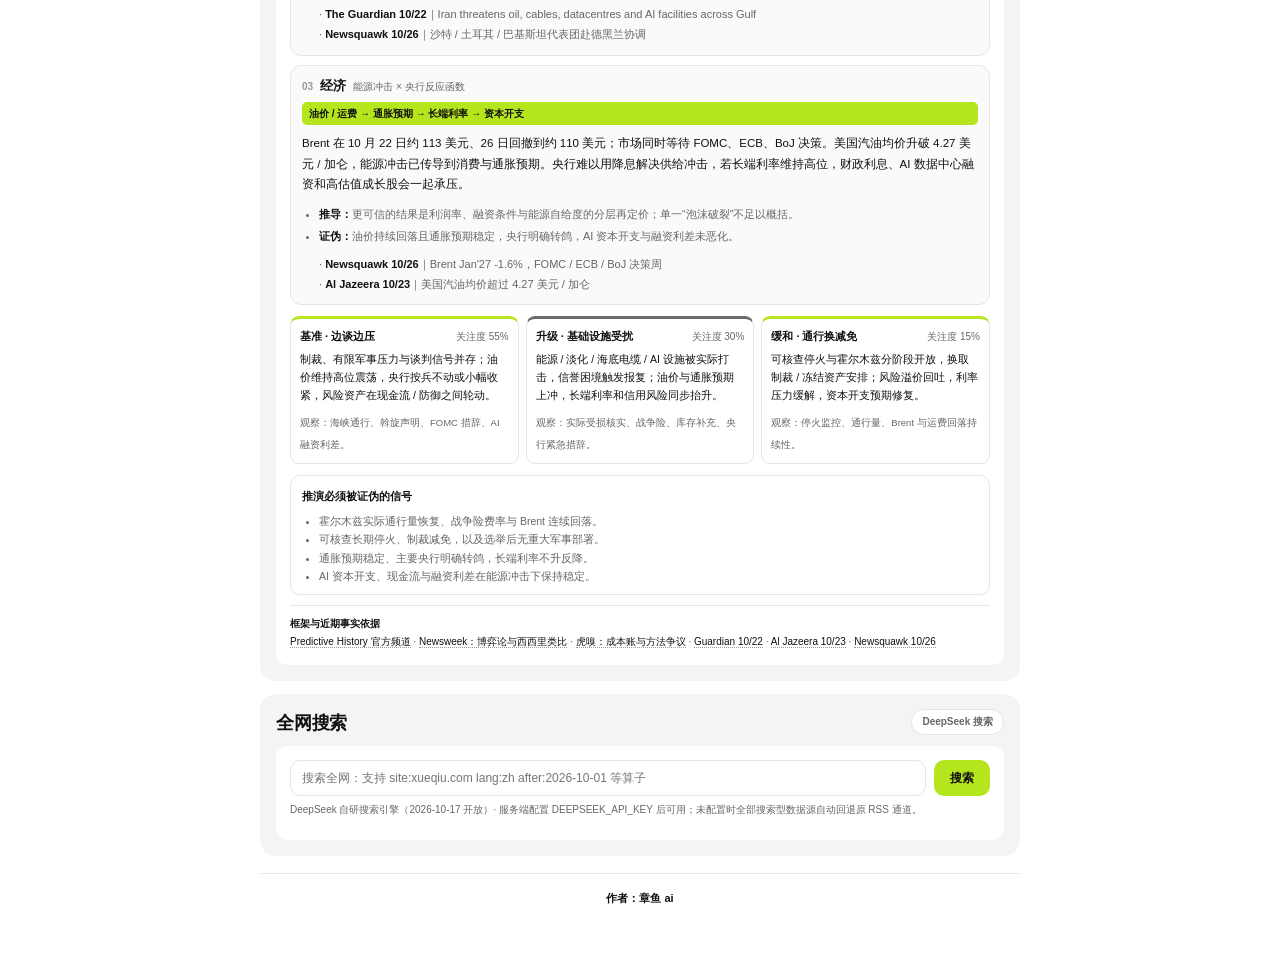
==== commit 05df4a1d: "静态页政策分析段数字对齐收窄后的实跑（49 源命中 · 132 条提及） 「会议与顶层部署」去掉「发布会 / 年会」等宽词后，命中从 50 源 /133 条 降到 49 源 /132 条；index." ====
--- a/index.html
+++ b/index.html
@@ -522,7 +522,7 @@
         <span class="ai-pill">鹰鸽取向</span>
       </div>
       <article class="insight-card">
-        <p class="policy-headline">政策面集中在<mark class="press">地缘与贸易政策</mark>与<mark class="press">货币政策</mark>（50 源命中 · 133 条提及），取向<mark class="press">偏鹰</mark>（鹰派 22 : 鸽派 6），收紧预期压制高估值与利率敏感资产；利好：<mark>货币政策</mark>、<mark>汇率与外汇干预</mark>；承压：<mark class="press">地缘与贸易政策</mark>、<mark class="press">资本市场监管</mark>；政策面多空 16 : 19，建议关注政策信号的「转向确认」，避免单边押注。</p>
+        <p class="policy-headline">政策面集中在<mark class="press">地缘与贸易政策</mark>与<mark class="press">货币政策</mark>（49 源命中 · 132 条提及），取向<mark class="press">偏鹰</mark>（鹰派 22 : 鸽派 6），收紧预期压制高估值与利率敏感资产；利好：<mark>货币政策</mark>、<mark>汇率与外汇干预</mark>；承压：<mark class="press">地缘与贸易政策</mark>、<mark class="press">资本市场监管</mark>；政策面多空 16 : 19，建议关注政策信号的「转向确认」，避免单边押注。</p>
         <ul class="insight-points sector-points">
           <li class="group-row"><span class="group-label">政策主线</span><span class="group-note" data-meta="1">按跨源命中 × 提及条数排序 · 每条给出政策净向与支撑新闻</span></li>
           <li><span class="point-no">01</span><span class="point-label press">地缘与贸易政策</span><span><mark class="press">政策净空 7</mark><span class="sector-stat">21 源命中 · 43 条提及</span><span class="stance-tag hawk">鹰派 13 : 鸽派 0</span>
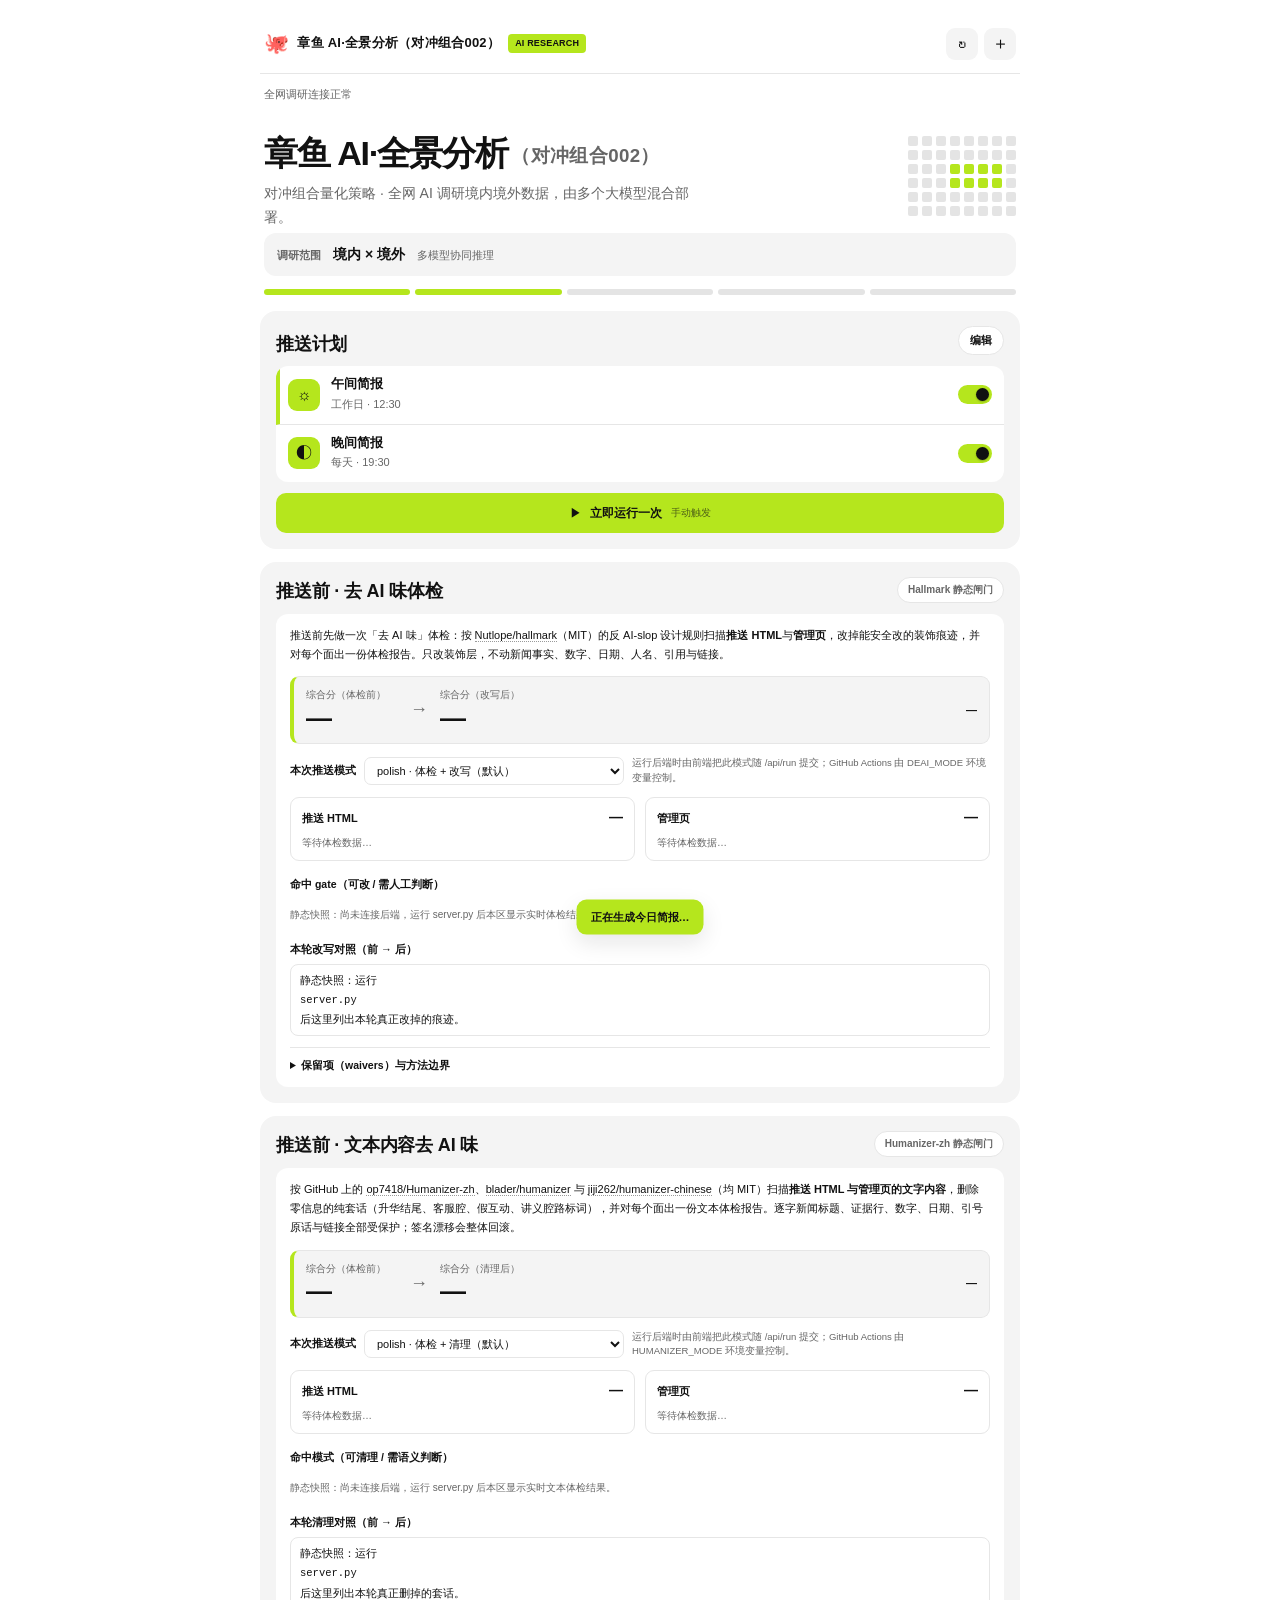
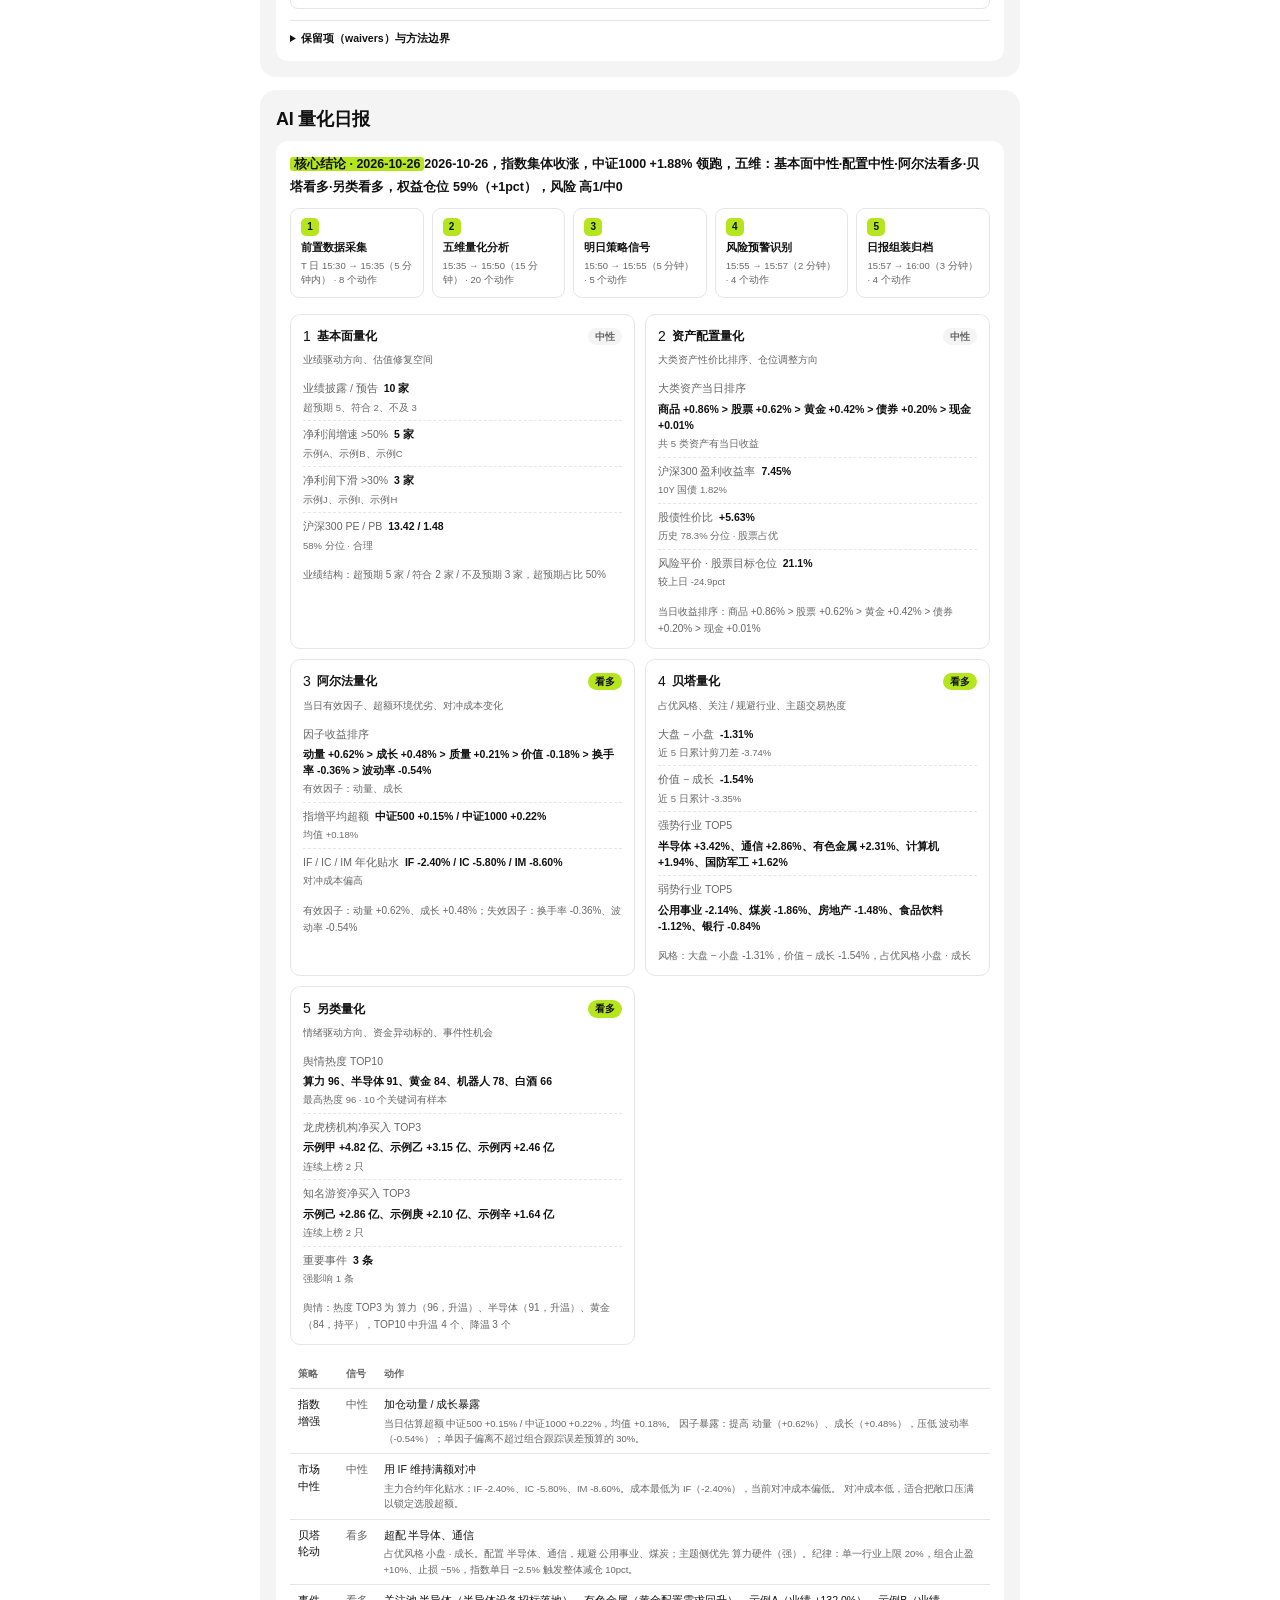
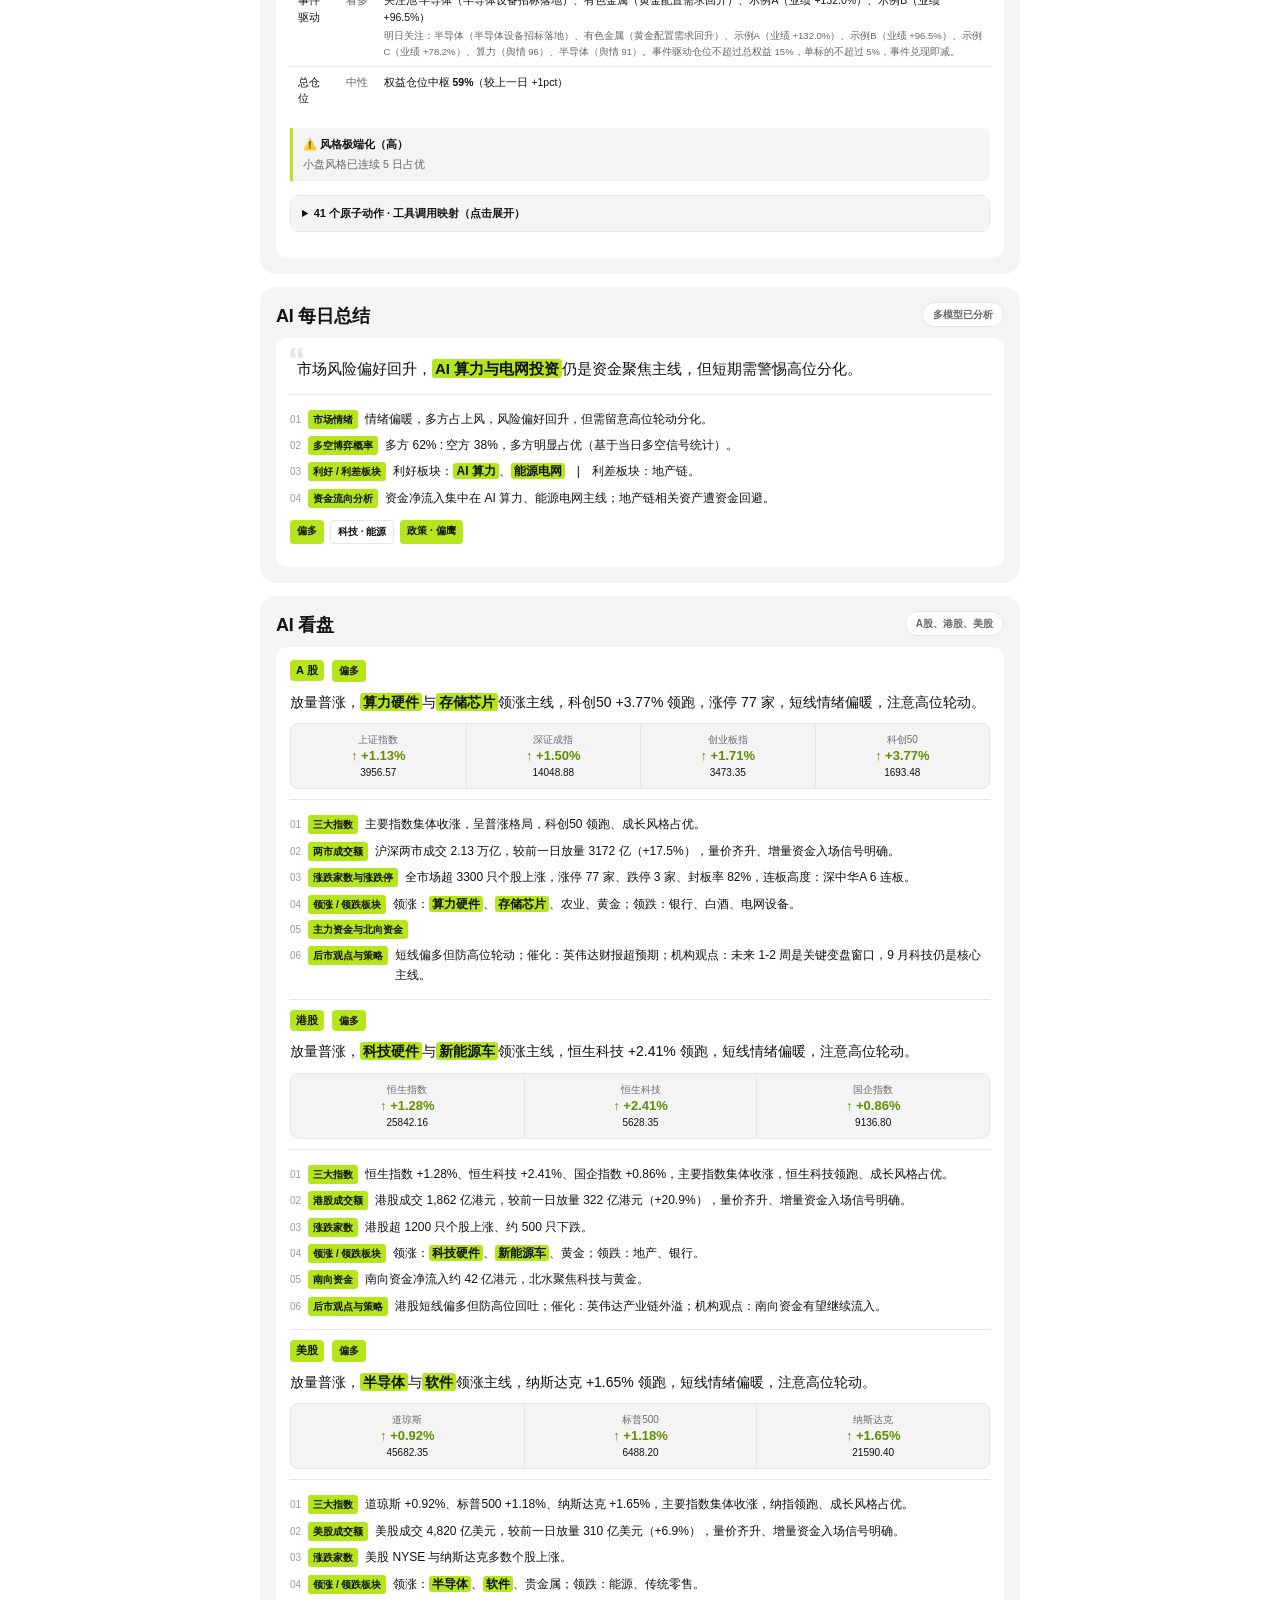
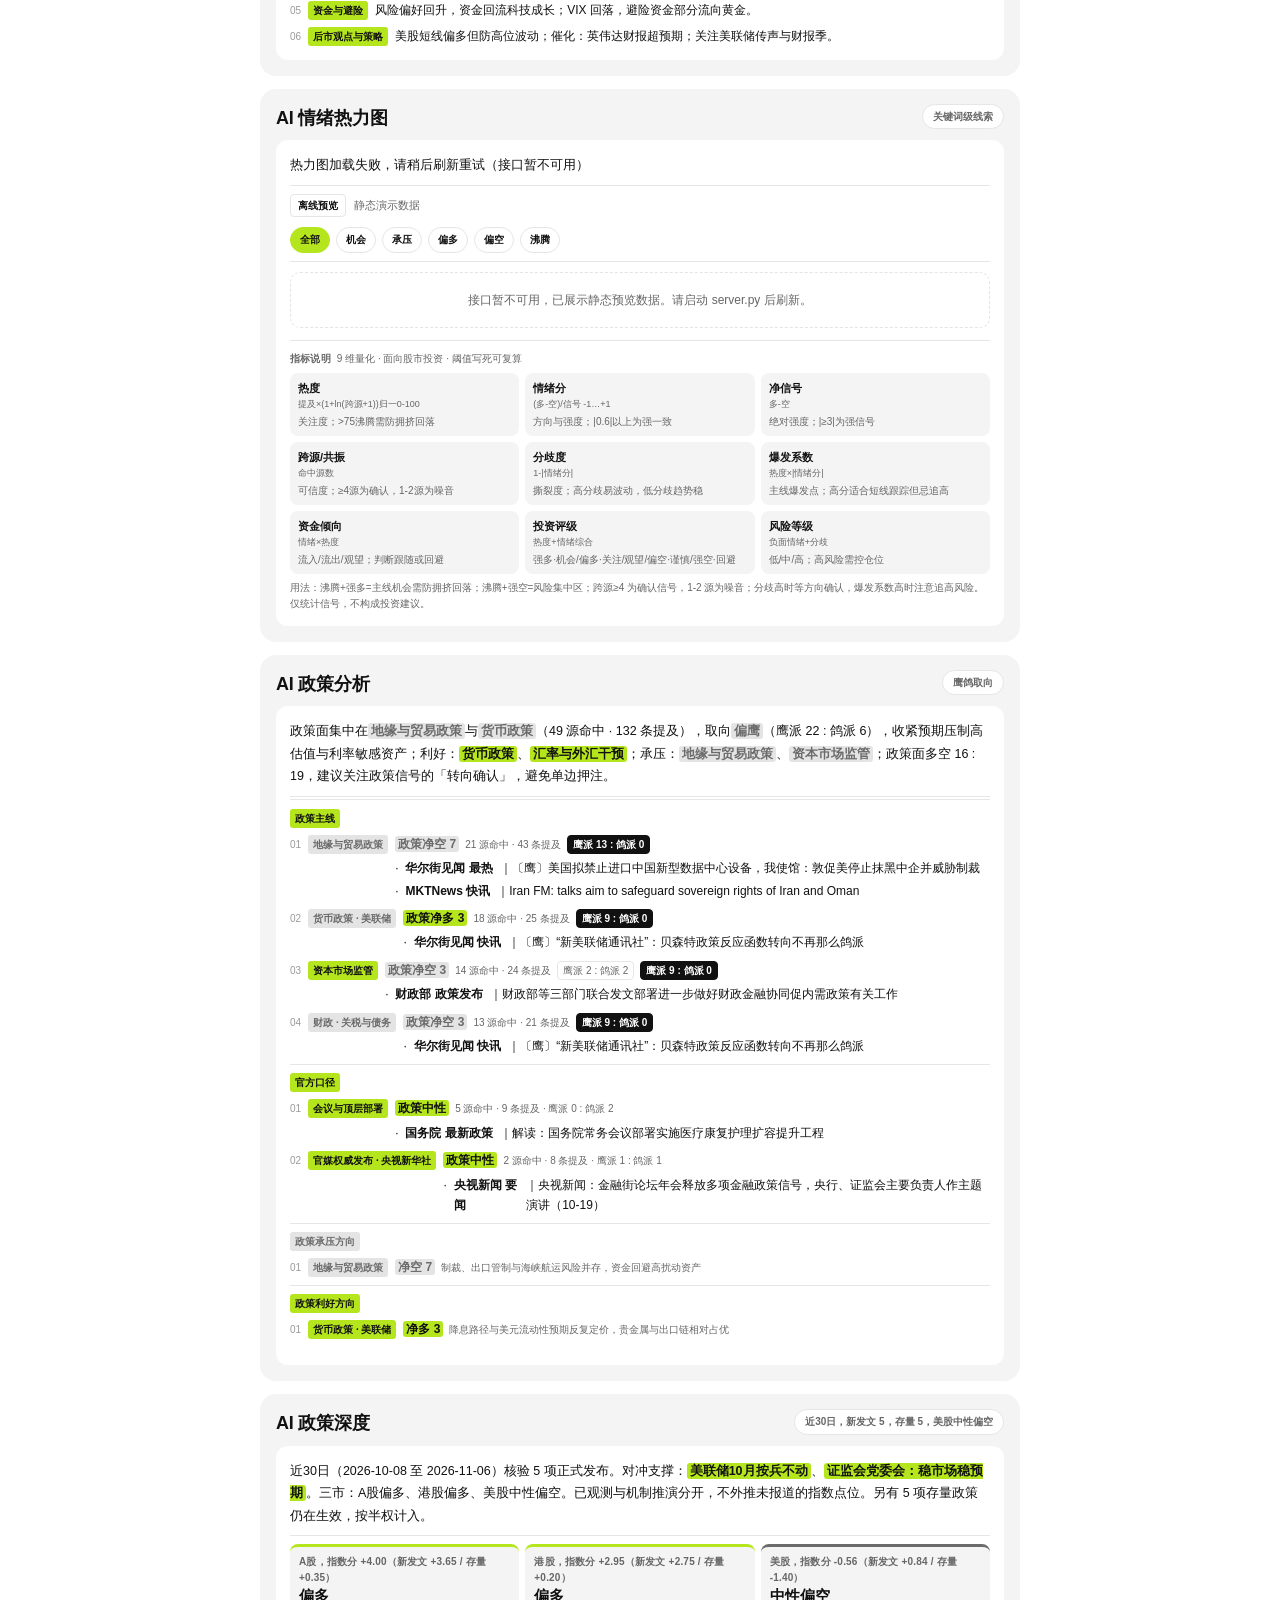
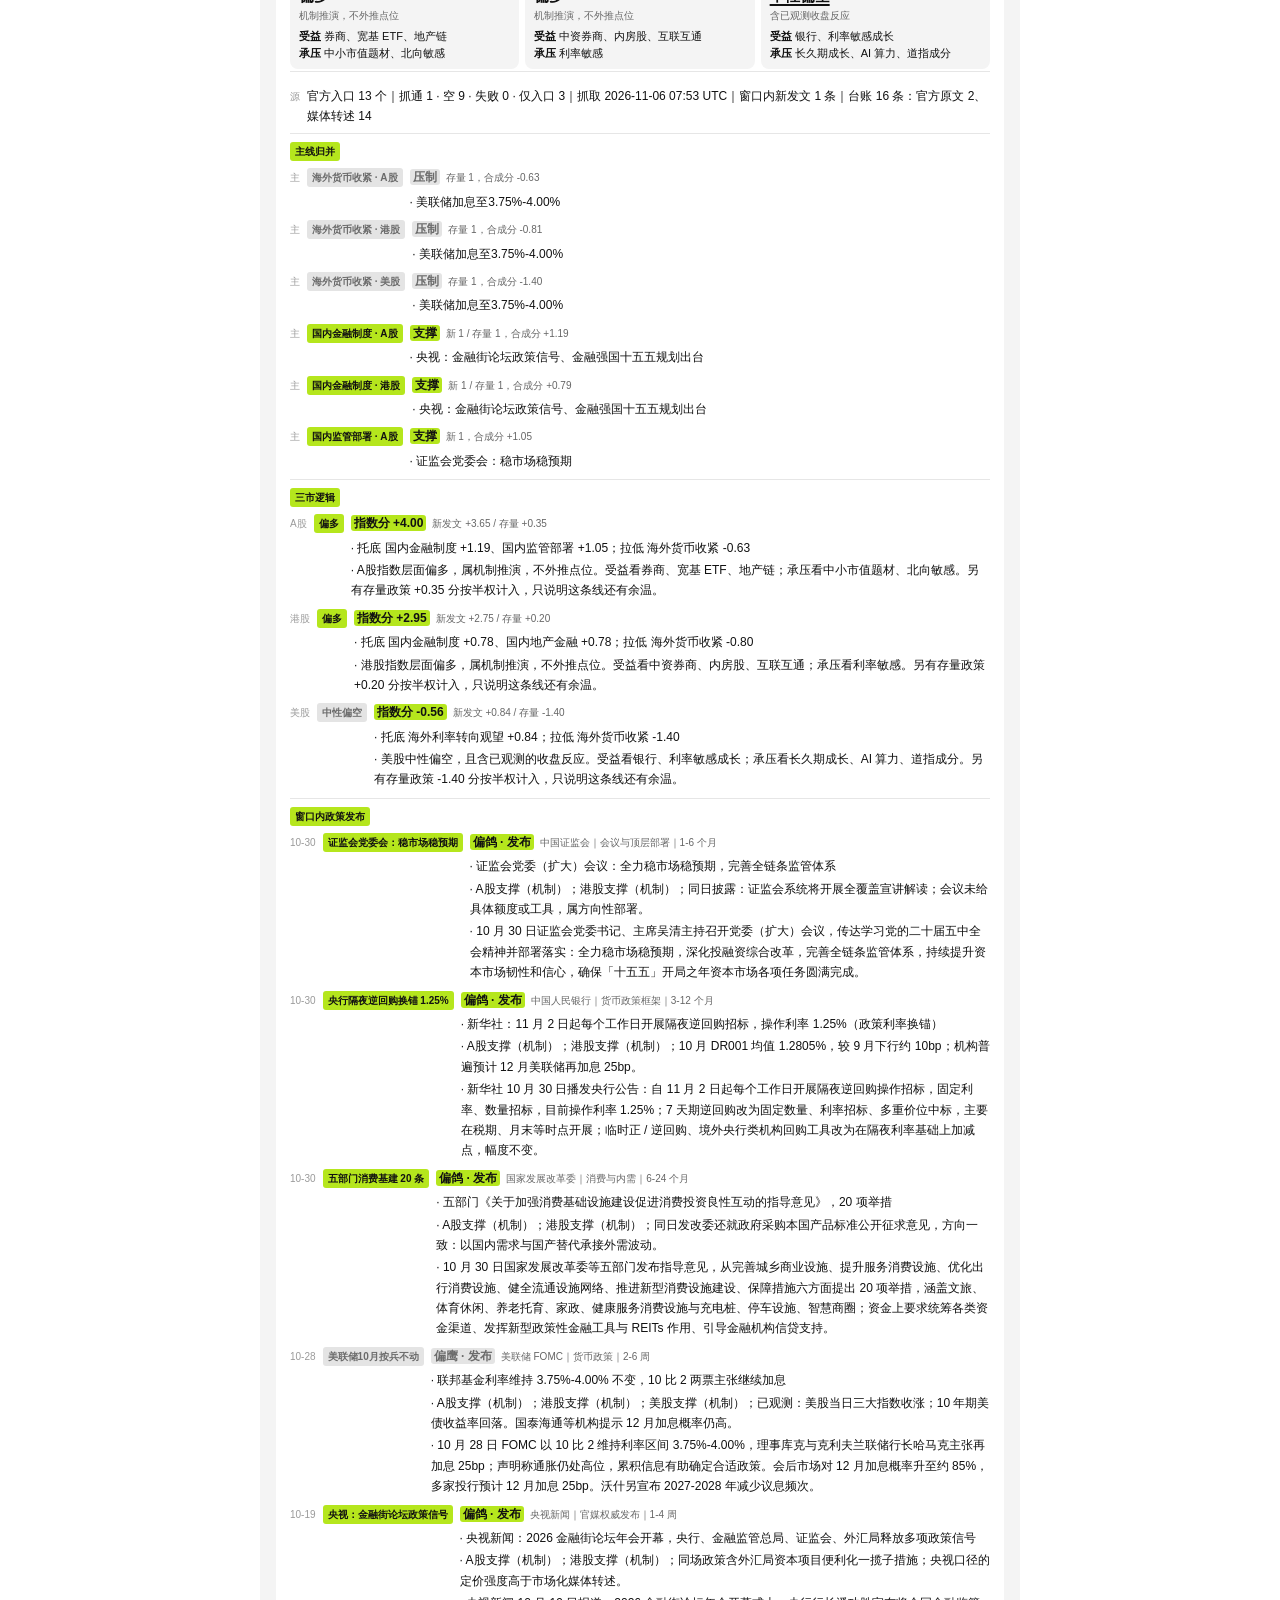
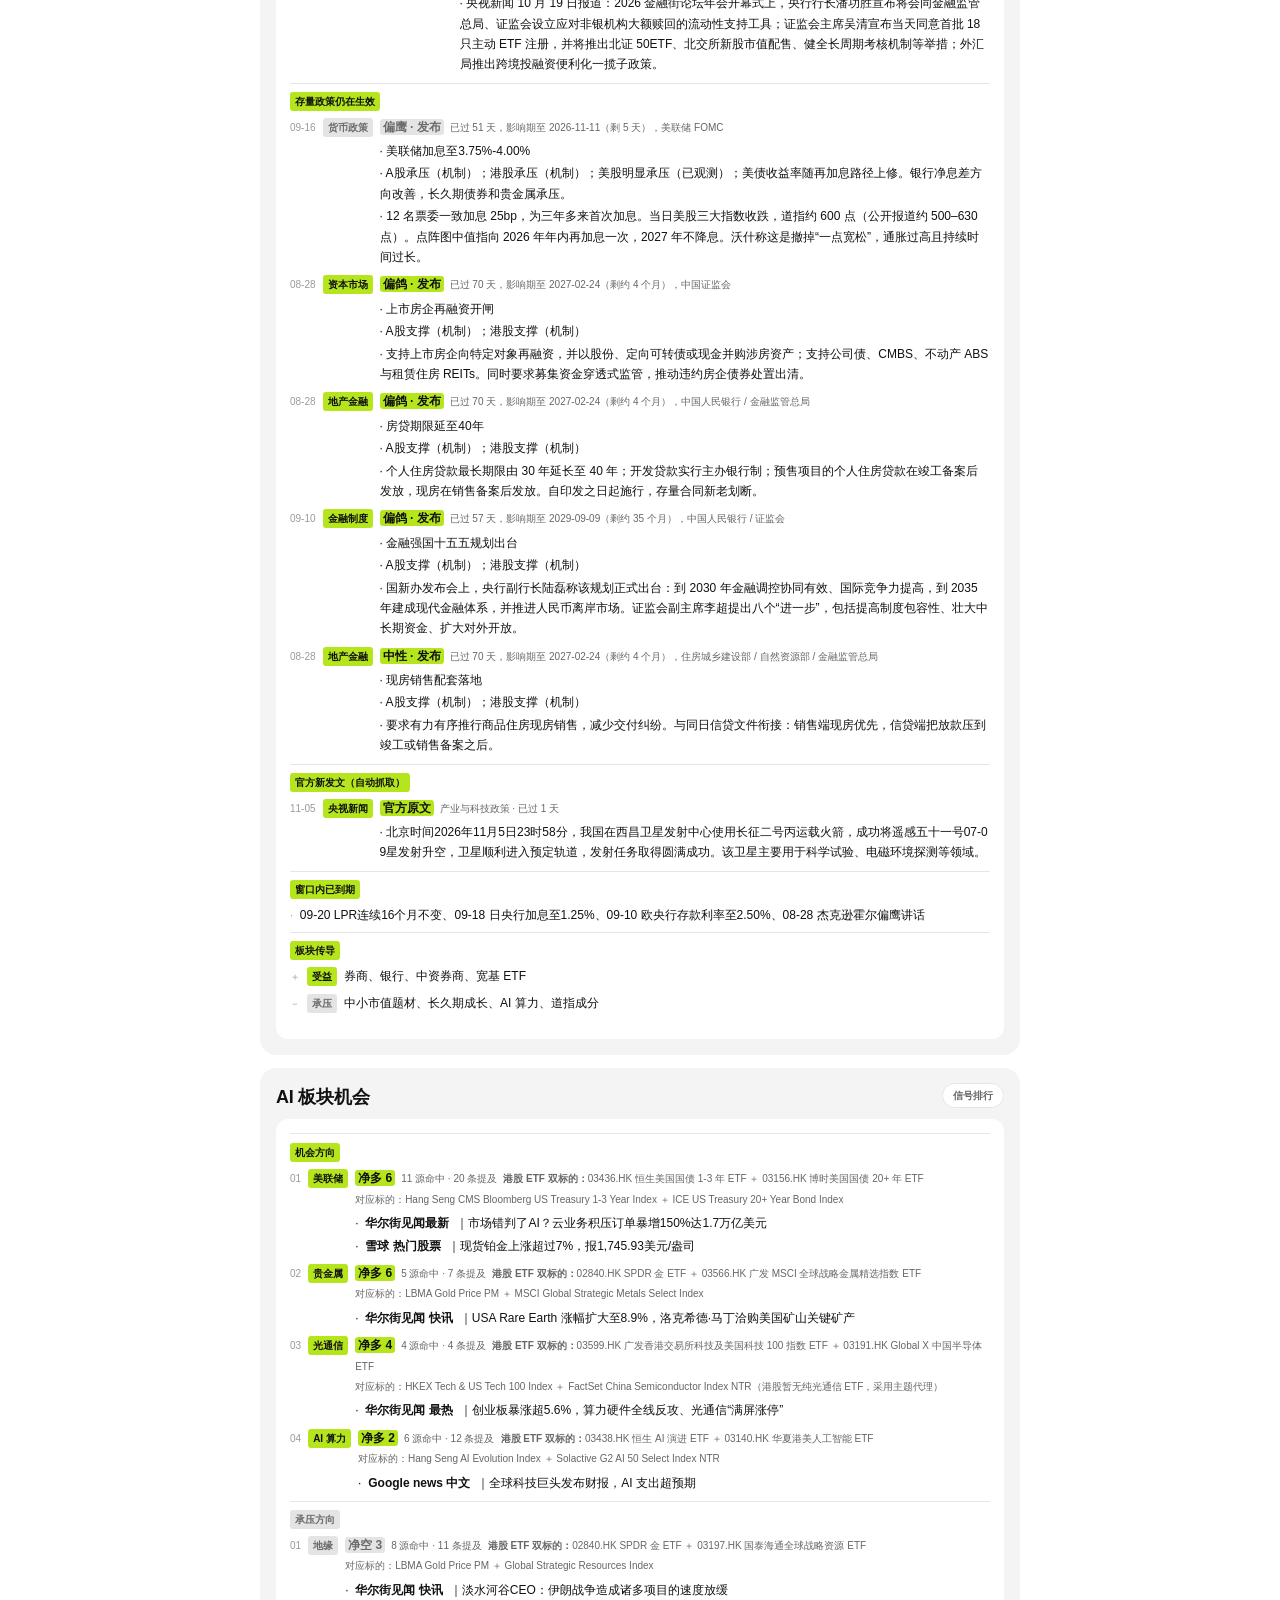
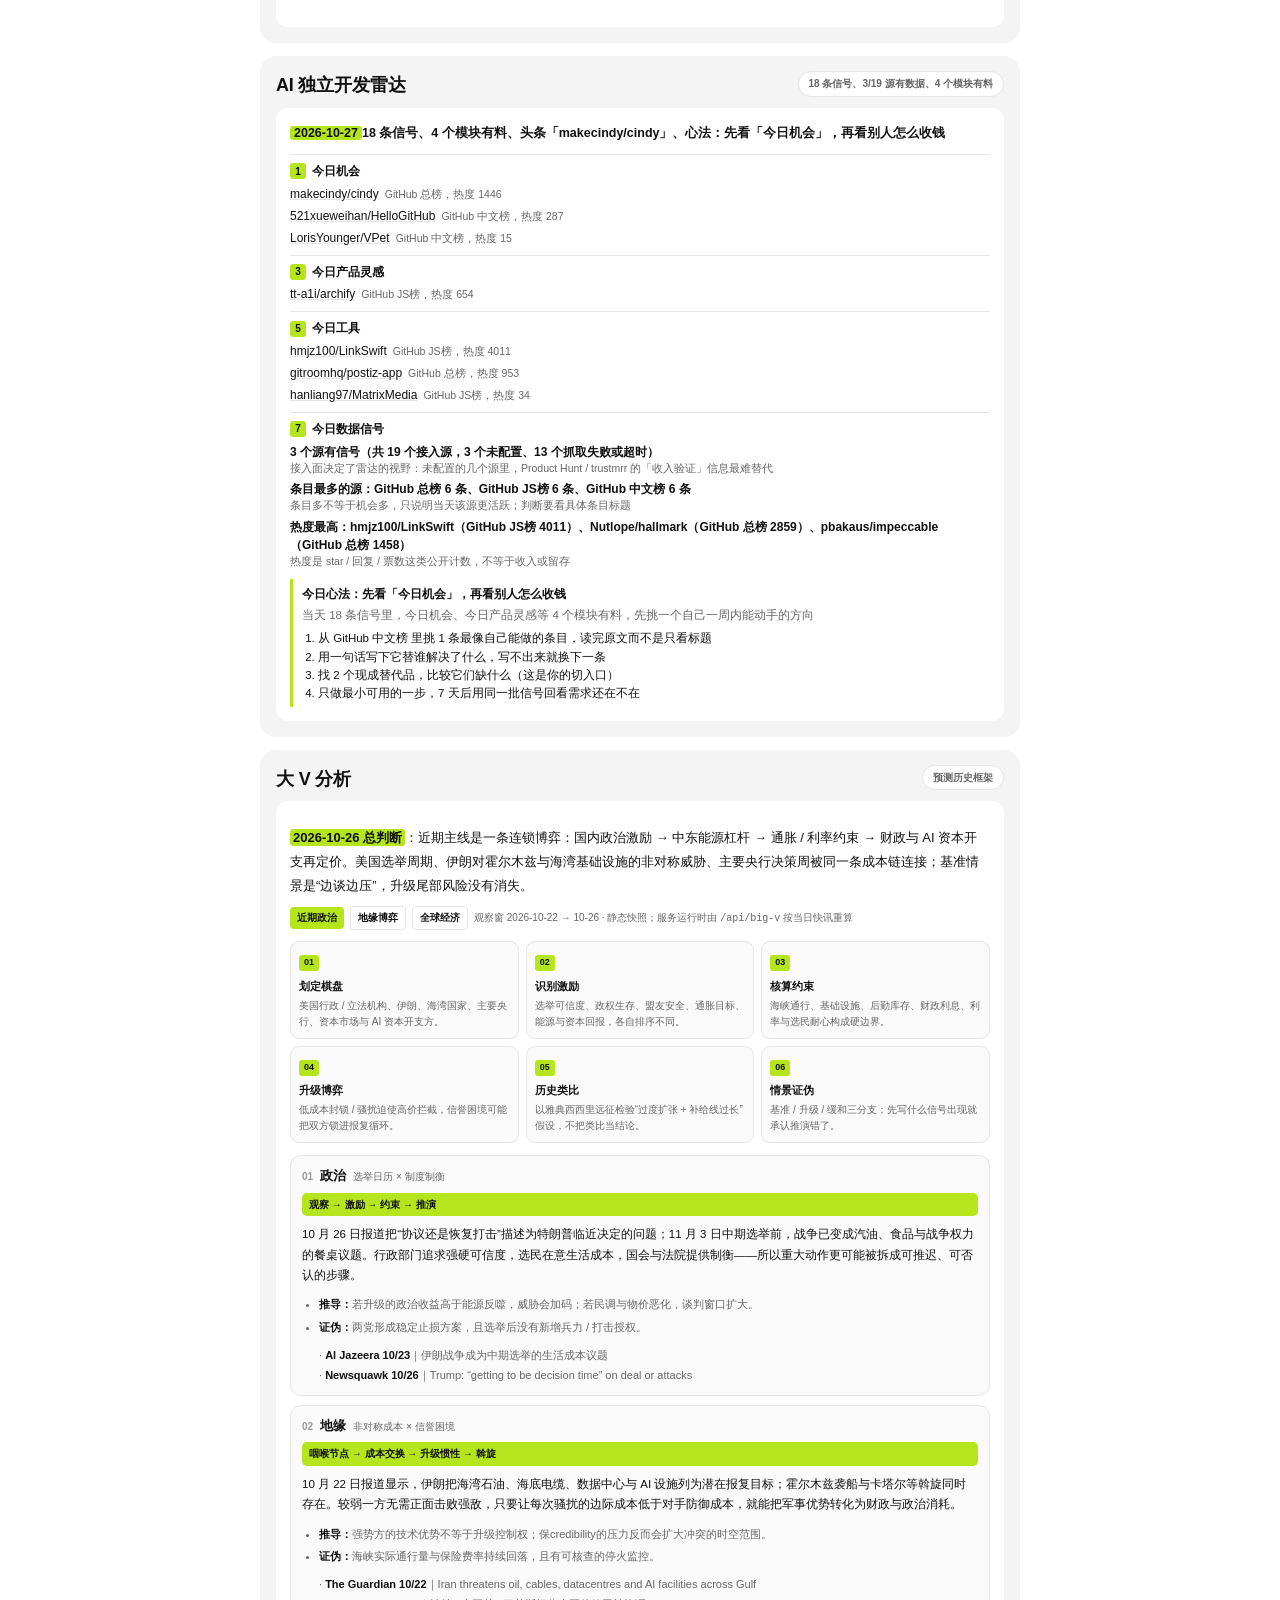
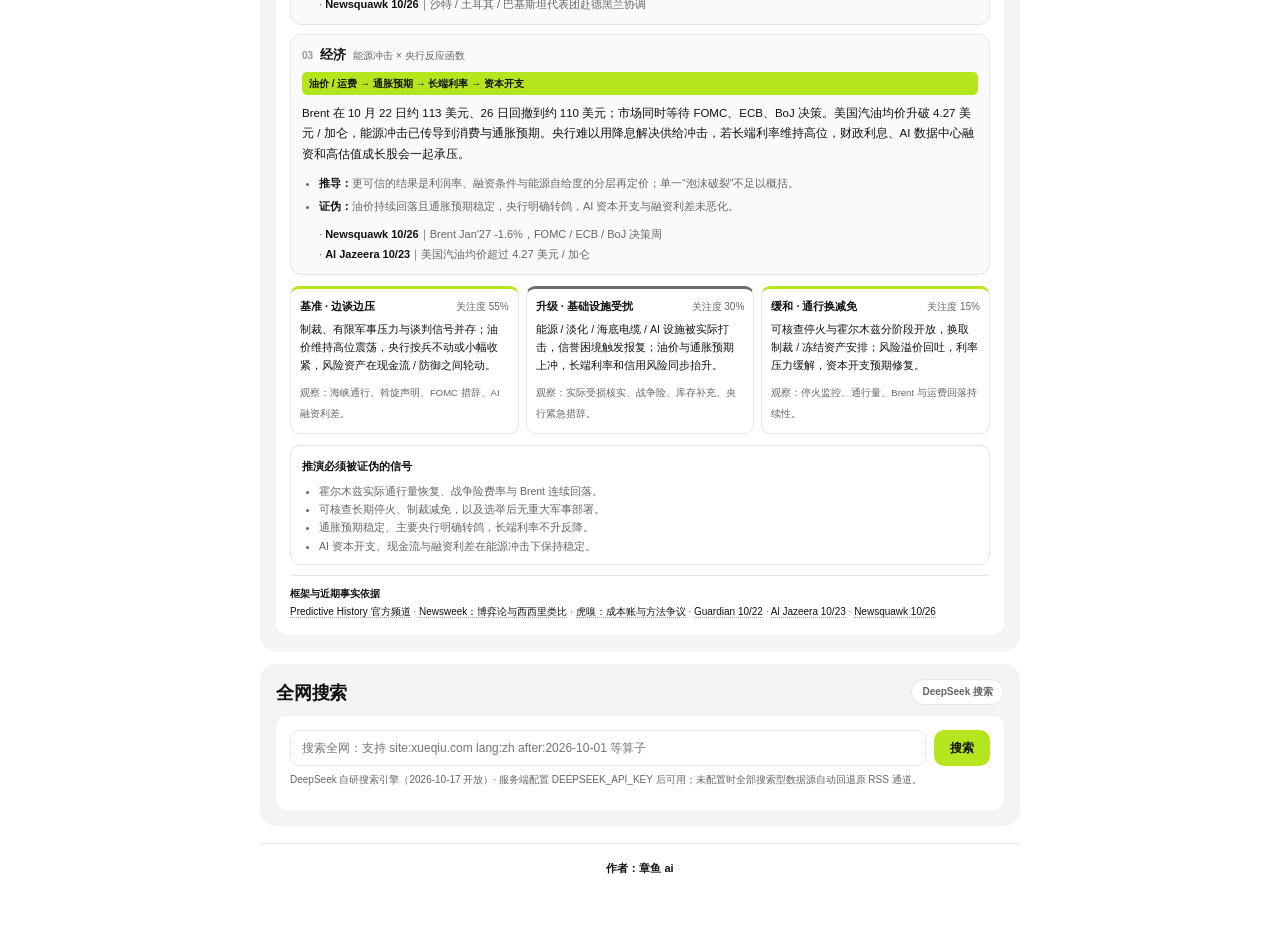
==== commit 5cb0b5cf: "chore(policy): 刷新官方政策源头缓存与静态页 2026-11-06" ====
--- a/index.html
+++ b/index.html
@@ -560,7 +560,7 @@
       </article>
     </section>
 
-    <section class="pixel-section" id="policyDeepSection"><div class="pixel-section-head"><div><h2>AI 政策深度</h2></div><span class="ai-pill" id="policyDeepPill">近30日，新发文 5，存量 6，美股中性偏空</span></div><article class="insight-card" id="policyDeepCard"><p class="policy-headline" id="policyDeepHeadline">近30日（2026-10-04 至 2026-11-02）核验 5 项正式发布。对冲支撑：<mark>美联储10月按兵不动</mark>、<mark>证监会党委会：稳市场稳预期</mark>。三市：A股偏多、港股偏多、美股中性偏空。已观测与机制推演分开，不外推未报道的指数点位。另有 6 项存量政策仍在生效，按半权计入。</p><div class="impact-board" id="policyDeepBoard"><div class="impact-cell "><div class="impact-name">A股，指数分 +3.90（新发文 +3.65 / 存量 +0.24）</div><div class="impact-bias">偏多</div><div class="impact-score">机制推演，不外推点位</div><div class="impact-split"><b>受益</b> 券商、宽基 ETF、地产链<br><b>承压</b> 中小市值题材、北向敏感、出口链</div></div><div class="impact-cell "><div class="impact-name">港股，指数分 +2.84（新发文 +2.75 / 存量 +0.09）</div><div class="impact-bias">偏多</div><div class="impact-score">机制推演，不外推点位</div><div class="impact-split"><b>受益</b> 中资券商、内房股、互联互通<br><b>承压</b> 恒生科技、欧洲敞口、利率敏感</div></div><div class="impact-cell press"><div class="impact-name">美股，指数分 -0.67（新发文 +0.84 / 存量 -1.51）</div><div class="impact-bias">中性偏空</div><div class="impact-score">含已观测收盘反应</div><div class="impact-split"><b>受益</b> 银行、利率敏感成长<br><b>承压</b> 长久期成长、AI 算力、道指成分</div></div></div><ul class="insight-points sector-points" id="policyDeepList"><li><span class="point-no">源</span><span>官方入口 13 个｜尚未抓取｜台账 16 条：官方原文 2、媒体转述 14</span></li><li class="group-row"><span class="group-label">主线归并</span><span class="group-note" data-meta="1">同主题按市场拆开，存量半权，合成分可与三市对账</span></li><li><span class="point-no">主</span><span class="point-label press">海外货币收紧 · A股</span><span><mark class="press">压制</mark><span class="sector-stat">存量 2，合成分 -0.74</span><ul class="sector-evidence"><li>· 美联储加息至3.75%-4.00%、欧央行存款利率至2.50%</li></ul></span></li><li><span class="point-no">主</span><span class="point-label press">海外货币收紧 · 港股</span><span><mark class="press">压制</mark><span class="sector-stat">存量 2，合成分 -0.92</span><ul class="sector-evidence"><li>· 美联储加息至3.75%-4.00%、欧央行存款利率至2.50%</li></ul></span></li><li><span class="point-no">主</span><span class="point-label press">海外货币收紧 · 美股</span><span><mark class="press">压制</mark><span class="sector-stat">存量 2，合成分 -1.51</span><ul class="sector-evidence"><li>· 美联储加息至3.75%-4.00%、欧央行存款利率至2.50%</li></ul></span></li><li><span class="point-no">主</span><span class="point-label">国内金融制度 · A股</span><span><mark>支撑</mark><span class="sector-stat">新 1 / 存量 1，合成分 +1.19</span><ul class="sector-evidence"><li>· 央视：金融街论坛政策信号、金融强国十五五规划出台</li></ul></span></li><li><span class="point-no">主</span><span class="point-label">国内金融制度 · 港股</span><span><mark>支撑</mark><span class="sector-stat">新 1 / 存量 1，合成分 +0.79</span><ul class="sector-evidence"><li>· 央视：金融街论坛政策信号、金融强国十五五规划出台</li></ul></span></li><li><span class="point-no">主</span><span class="point-label">国内监管部署 · A股</span><span><mark>支撑</mark><span class="sector-stat">新 1，合成分 +1.05</span><ul class="sector-evidence"><li>· 证监会党委会：稳市场稳预期</li></ul></span></li><li class="group-row"><span class="group-label">三市逻辑</span><span class="group-note" data-meta="1">哪条主线在托、哪条在拉，指数分可复算</span></li><li><span class="point-no">A股</span><span class="point-label">偏多</span><span><mark>指数分 +3.90</mark><span class="sector-stat">新发文 +3.65 / 存量 +0.24</span><ul class="sector-evidence"><li>· 托底 国内金融制度 +1.19、国内监管部署 +1.05；拉低 海外货币收紧 -0.74</li><li>· A股指数层面偏多，属机制推演，不外推点位。受益看券商、宽基 ETF、地产链；承压看中小市值题材、北向敏感、出口链。另有存量政策 +0.24 分按半权计入，只说明这条线还有余温。</li></ul></span></li><li><span class="point-no">港股</span><span class="point-label">偏多</span><span><mark>指数分 +2.84</mark><span class="sector-stat">新发文 +2.75 / 存量 +0.09</span><ul class="sector-evidence"><li>· 托底 国内金融制度 +0.78、国内地产金融 +0.78；拉低 海外货币收紧 -0.91</li><li>· 港股指数层面偏多，属机制推演，不外推点位。受益看中资券商、内房股、互联互通；承压看恒生科技、欧洲敞口、利率敏感。另有存量政策 +0.09 分按半权计入，只说明这条线还有余温。</li></ul></span></li><li><span class="point-no">美股</span><span class="point-label press">中性偏空</span><span><mark>指数分 -0.67</mark><span class="sector-stat">新发文 +0.84 / 存量 -1.51</span><ul class="sector-evidence"><li>· 托底 海外利率转向观望 +0.84；拉低 海外货币收紧 -1.51</li><li>· 美股中性偏空，且含已观测的收盘反应。受益看银行、利率敏感成长；承压看长久期成长、AI 算力、道指成分。另有存量政策 -1.51 分按半权计入，只说明这条线还有余温。</li></ul></span></li><li class="group-row"><span class="group-label">窗口内政策发布</span><span class="group-note" data-meta="1">2026-10-04 至 2026-11-02，新发文 5 项，存量生效 6 项，新的在前</span></li><li><span class="point-no">10-30</span><span class="point-label">证监会党委会：稳市场稳预期</span><span><mark>偏鸽 · 发布</mark><span class="sector-stat">中国证监会｜会议与顶层部署｜1-6 个月</span><ul class="sector-evidence"><li>· 证监会党委（扩大）会议：全力稳市场稳预期，完善全链条监管体系</li><li>· A股支撑（机制）；港股支撑（机制）；同日披露：证监会系统将开展全覆盖宣讲解读；会议未给具体额度或工具，属方向性部署。</li><li>· 10 月 30 日证监会党委书记、主席吴清主持召开党委（扩大）会议，传达学习党的二十届五中全会精神并部署落实：全力稳市场稳预期，深化投融资综合改革，完善全链条监管体系，持续提升资本市场韧性和信心，确保「十五五」开局之年资本市场各项任务圆满完成。</li></ul></span></li><li><span class="point-no">10-30</span><span class="point-label">央行隔夜逆回购换锚 1.25%</span><span><mark>偏鸽 · 发布</mark><span class="sector-stat">中国人民银行｜货币政策框架｜3-12 个月</span><ul class="sector-evidence"><li>· 新华社：11 月 2 日起每个工作日开展隔夜逆回购招标，操作利率 1.25%（政策利率换锚）</li><li>· A股支撑（机制）；港股支撑（机制）；10 月 DR001 均值 1.2805%，较 9 月下行约 10bp；机构普遍预计 12 月美联储再加息 25bp。</li><li>· 新华社 10 月 30 日播发央行公告：自 11 月 2 日起每个工作日开展隔夜逆回购操作招标，固定利率、数量招标，目前操作利率 1.25%；7 天期逆回购改为固定数量、利率招标、多重价位中标，主要在税期、月末等时点开展；临时正 / 逆回购、境外央行类机构回购工具改为在隔夜利率基础上加减点，幅度不变。</li></ul></span></li><li><span class="point-no">10-30</span><span class="point-label">五部门消费基建 20 条</span><span><mark>偏鸽 · 发布</mark><span class="sector-stat">国家发展改革委｜消费与内需｜6-24 个月</span><ul class="sector-evidence"><li>· 五部门《关于加强消费基础设施建设促进消费投资良性互动的指导意见》，20 项举措</li><li>· A股支撑（机制）；港股支撑（机制）；同日发改委还就政府采购本国产品标准公开征求意见，方向一致：以国内需求与国产替代承接外需波动。</li><li>· 10 月 30 日国家发展改革委等五部门发布指导意见，从完善城乡商业设施、提升服务消费设施、优化出行消费设施、健全流通设施网络、推进新型消费设施建设、保障措施六方面提出 20 项举措，涵盖文旅、体育休闲、养老托育、家政、健康服务消费设施与充电桩、停车设施、智慧商圈；资金上要求统筹各类资金渠道、发挥新型政策性金融工具与 REITs 作用、引导金融机构信贷支持。</li></ul></span></li><li><span class="point-no">10-28</span><span class="point-label press">美联储10月按兵不动</span><span><mark class="press">偏鹰 · 发布</mark><span class="sector-stat">美联储 FOMC｜货币政策｜2-6 周</span><ul class="sector-evidence"><li>· 联邦基金利率维持 3.75%-4.00% 不变，10 比 2 两票主张继续加息</li><li>· A股支撑（机制）；港股支撑（机制）；美股支撑（机制）；已观测：美股当日三大指数收涨；10 年期美债收益率回落。国泰海通等机构提示 12 月加息概率仍高。</li><li>· 10 月 28 日 FOMC 以 10 比 2 维持利率区间 3.75%-4.00%，理事库克与克利夫兰联储行长哈马克主张再加息 25bp；声明称通胀仍处高位，累积信息有助确定合适政策。会后市场对 12 月加息概率升至约 85%，多家投行预计 12 月加息 25bp。沃什另宣布 2027-2028 年减少议息频次。</li></ul></span></li><li><span class="point-no">10-19</span><span class="point-label">央视：金融街论坛政策信号</span><span><mark>偏鸽 · 发布</mark><span class="sector-stat">央视新闻｜官媒权威发布｜1-4 周</span><ul class="sector-evidence"><li>· 央视新闻：2026 金融街论坛年会开幕，央行、金融监管总局、证监会、外汇局释放多项政策信号</li><li>· A股支撑（机制）；港股支撑（机制）；同场政策含外汇局资本项目便利化一揽子措施；央视口径的定价强度高于市场化媒体转述。</li><li>· 央视新闻 10 月 19 日报道：2026 金融街论坛年会开幕式上，央行行长潘功胜宣布将会同金融监管总局、证监会设立应对非银机构大额赎回的流动性支持工具；证监会主席吴清宣布当天同意首批 18 只主动 ETF 注册，并将推出北证 50ETF、北交所新股市值配售、健全长周期考核机制等举措；外汇局推出跨境投融资便利化一揽子政策。</li></ul></span></li><li class="group-row"><span class="group-label">存量政策仍在生效</span><span class="group-note" data-meta="1">6 项，发文早于窗口、影响期未走完，按半权计入</span></li><li><span class="point-no">09-16</span><span class="point-label press">货币政策</span><span><mark class="press">偏鹰 · 发布</mark><span class="sector-stat">已过 47 天，影响期至 2026-11-11（剩 9 天），美联储 FOMC</span><ul class="sector-evidence"><li>· 美联储加息至3.75%-4.00%</li><li>· A股承压（机制）；港股承压（机制）；美股明显承压（已观测）；美债收益率随再加息路径上修。银行净息差方向改善，长久期债券和贵金属承压。</li><li>· 12 名票委一致加息 25bp，为三年多来首次加息。当日美股三大指数收跌，道指约 600 点（公开报道约 500–630 点）。点阵图中值指向 2026 年年内再加息一次，2027 年不降息。沃什称这是撤掉“一点宽松”，通胀过高且持续时间过长。</li></ul></span></li><li><span class="point-no">09-10</span><span class="point-label press">货币政策</span><span><mark class="press">偏鹰 · 发布</mark><span class="sector-stat">已过 53 天，影响期至 2026-11-05（剩 3 天），欧洲央行</span><ul class="sector-evidence"><li>· 欧央行存款利率至2.50%</li><li>· A股承压（机制）；港股承压（机制）；美股承压（机制）；欧元与欧元区国债收益率会重新定价；此处不外推具体点位。下次会议为 10 月 29 日。</li><li>· 9 月 10 日宣布三大利率各上调 25bp：存款便利利率至 2.50%，主要再融资利率至 2.65%，边际贷款利率至 2.90%，9 月 16 日生效。这是 2026 年第二次加息，触发因素是能源通胀。拉加德称通胀风险偏向上行，但不预承诺定路径。</li></ul></span></li><li><span class="point-no">08-28</span><span class="point-label">资本市场</span><span><mark>偏鸽 · 发布</mark><span class="sector-stat">已过 66 天，影响期至 2027-02-24（剩约 4 个月），中国证监会</span><ul class="sector-evidence"><li>· 上市房企再融资开闸</li><li>· A股支撑（机制）；港股支撑（机制）</li><li>· 支持上市房企向特定对象再融资，并以股份、定向可转债或现金并购涉房资产；支持公司债、CMBS、不动产 ABS 与租赁住房 REITs。同时要求募集资金穿透式监管，推动违约房企债券处置出清。</li></ul></span></li><li><span class="point-no">08-28</span><span class="point-label">地产金融</span><span><mark>偏鸽 · 发布</mark><span class="sector-stat">已过 66 天，影响期至 2027-02-24（剩约 4 个月），中国人民银行 / 金融监管总局</span><ul class="sector-evidence"><li>· 房贷期限延至40年</li><li>· A股支撑（机制）；港股支撑（机制）</li><li>· 个人住房贷款最长期限由 30 年延长至 40 年；开发贷款实行主办银行制；预售项目的个人住房贷款在竣工备案后发放，现房在销售备案后发放。自印发之日起施行，存量合同新老划断。</li></ul></span></li><li><span class="point-no">09-10</span><span class="point-label">金融制度</span><span><mark>偏鸽 · 发布</mark><span class="sector-stat">已过 53 天，影响期至 2029-09-09（剩约 35 个月），中国人民银行 / 证监会</span><ul class="sector-evidence"><li>· 金融强国十五五规划出台</li><li>· A股支撑（机制）；港股支撑（机制）</li><li>· 国新办发布会上，央行副行长陆磊称该规划正式出台：到 2030 年金融调控协同有效、国际竞争力提高，到 2035 年建成现代金融体系，并推进人民币离岸市场。证监会副主席李超提出八个“进一步”，包括提高制度包容性、壮大中长期资金、扩大对外开放。</li></ul></span></li><li><span class="point-no">08-28</span><span class="point-label">地产金融</span><span><mark>中性 · 发布</mark><span class="sector-stat">已过 66 天，影响期至 2027-02-24（剩约 4 个月），住房城乡建设部 / 自然资源部 / 金融监管总局</span><ul class="sector-evidence"><li>· 现房销售配套落地</li><li>· A股支撑（机制）；港股支撑（机制）</li><li>· 要求有力有序推行商品住房现房销售，减少交付纠纷。与同日信贷文件衔接：销售端现房优先，信贷端把放款压到竣工或销售备案之后。</li></ul></span></li><li class="group-row"><span class="group-label">窗口内已到期</span><span class="group-note" data-meta="1">窗口前段生效、现已过期，不计分</span></li><li><span class="point-no">·</span><span>09-20 LPR连续16个月不变、09-18 日央行加息至1.25%、08-28 杰克逊霍尔偏鹰讲话</span></li><li class="group-row"><span class="group-label">板块传导</span><span class="group-note" data-meta="1">跨政策加总，含存量半权，不是指数点位</span></li><li><span class="point-no">＋</span><span class="point-label">受益</span><span>券商、银行、中资券商、宽基 ETF</span></li><li><span class="point-no">－</span><span class="point-label press">承压</span><span>中小市值题材、长久期成长、AI 算力、道指成分</span></li></ul><div class="insight-foot" data-meta="1"><span id="policyDeepFoot" data-meta="1">窗口截止 2026-11-02，窗口内最新已核验发文是 2026-10-30；未核实日期的快讯不当成政策发布。台账最近一次发文 2026-10-30（距今 3 天）。窗口前共 11 条（最早 2026-08-19 美债回购上限上调）：6 项影响期未走完（按半权计入存量层），3 项在窗口内到期（不计分），2 项影响期在窗口开始前已结束（不计分），均不计为新发文。指数分可复算，仅供参考，不构成投资建议。</span></div></article></section>
+    <section class="pixel-section" id="policyDeepSection"><div class="pixel-section-head"><div><h2>AI 政策深度</h2></div><span class="ai-pill" id="policyDeepPill">近30日，新发文 5，存量 5，美股中性偏空</span></div><article class="insight-card" id="policyDeepCard"><p class="policy-headline" id="policyDeepHeadline">近30日（2026-10-08 至 2026-11-06）核验 5 项正式发布。对冲支撑：<mark>美联储10月按兵不动</mark>、<mark>证监会党委会：稳市场稳预期</mark>。三市：A股偏多、港股偏多、美股中性偏空。已观测与机制推演分开，不外推未报道的指数点位。另有 5 项存量政策仍在生效，按半权计入。</p><div class="impact-board" id="policyDeepBoard"><div class="impact-cell "><div class="impact-name">A股，指数分 +4.00（新发文 +3.65 / 存量 +0.35）</div><div class="impact-bias">偏多</div><div class="impact-score">机制推演，不外推点位</div><div class="impact-split"><b>受益</b> 券商、宽基 ETF、地产链<br><b>承压</b> 中小市值题材、北向敏感</div></div><div class="impact-cell "><div class="impact-name">港股，指数分 +2.95（新发文 +2.75 / 存量 +0.20）</div><div class="impact-bias">偏多</div><div class="impact-score">机制推演，不外推点位</div><div class="impact-split"><b>受益</b> 中资券商、内房股、互联互通<br><b>承压</b> 利率敏感</div></div><div class="impact-cell press"><div class="impact-name">美股，指数分 -0.56（新发文 +0.84 / 存量 -1.40）</div><div class="impact-bias">中性偏空</div><div class="impact-score">含已观测收盘反应</div><div class="impact-split"><b>受益</b> 银行、利率敏感成长<br><b>承压</b> 长久期成长、AI 算力、道指成分</div></div></div><ul class="insight-points sector-points" id="policyDeepList"><li><span class="point-no">源</span><span>官方入口 13 个｜抓通 1 · 空 9 · 失败 0 · 仅入口 3｜抓取 2026-11-06 07:53 UTC｜窗口内新发文 1 条｜台账 16 条：官方原文 2、媒体转述 14</span></li><li class="group-row"><span class="group-label">主线归并</span><span class="group-note" data-meta="1">同主题按市场拆开，存量半权，合成分可与三市对账</span></li><li><span class="point-no">主</span><span class="point-label press">海外货币收紧 · A股</span><span><mark class="press">压制</mark><span class="sector-stat">存量 1，合成分 -0.63</span><ul class="sector-evidence"><li>· 美联储加息至3.75%-4.00%</li></ul></span></li><li><span class="point-no">主</span><span class="point-label press">海外货币收紧 · 港股</span><span><mark class="press">压制</mark><span class="sector-stat">存量 1，合成分 -0.81</span><ul class="sector-evidence"><li>· 美联储加息至3.75%-4.00%</li></ul></span></li><li><span class="point-no">主</span><span class="point-label press">海外货币收紧 · 美股</span><span><mark class="press">压制</mark><span class="sector-stat">存量 1，合成分 -1.40</span><ul class="sector-evidence"><li>· 美联储加息至3.75%-4.00%</li></ul></span></li><li><span class="point-no">主</span><span class="point-label">国内金融制度 · A股</span><span><mark>支撑</mark><span class="sector-stat">新 1 / 存量 1，合成分 +1.19</span><ul class="sector-evidence"><li>· 央视：金融街论坛政策信号、金融强国十五五规划出台</li></ul></span></li><li><span class="point-no">主</span><span class="point-label">国内金融制度 · 港股</span><span><mark>支撑</mark><span class="sector-stat">新 1 / 存量 1，合成分 +0.79</span><ul class="sector-evidence"><li>· 央视：金融街论坛政策信号、金融强国十五五规划出台</li></ul></span></li><li><span class="point-no">主</span><span class="point-label">国内监管部署 · A股</span><span><mark>支撑</mark><span class="sector-stat">新 1，合成分 +1.05</span><ul class="sector-evidence"><li>· 证监会党委会：稳市场稳预期</li></ul></span></li><li class="group-row"><span class="group-label">三市逻辑</span><span class="group-note" data-meta="1">哪条主线在托、哪条在拉，指数分可复算</span></li><li><span class="point-no">A股</span><span class="point-label">偏多</span><span><mark>指数分 +4.00</mark><span class="sector-stat">新发文 +3.65 / 存量 +0.35</span><ul class="sector-evidence"><li>· 托底 国内金融制度 +1.19、国内监管部署 +1.05；拉低 海外货币收紧 -0.63</li><li>· A股指数层面偏多，属机制推演，不外推点位。受益看券商、宽基 ETF、地产链；承压看中小市值题材、北向敏感。另有存量政策 +0.35 分按半权计入，只说明这条线还有余温。</li></ul></span></li><li><span class="point-no">港股</span><span class="point-label">偏多</span><span><mark>指数分 +2.95</mark><span class="sector-stat">新发文 +2.75 / 存量 +0.20</span><ul class="sector-evidence"><li>· 托底 国内金融制度 +0.78、国内地产金融 +0.78；拉低 海外货币收紧 -0.80</li><li>· 港股指数层面偏多，属机制推演，不外推点位。受益看中资券商、内房股、互联互通；承压看利率敏感。另有存量政策 +0.20 分按半权计入，只说明这条线还有余温。</li></ul></span></li><li><span class="point-no">美股</span><span class="point-label press">中性偏空</span><span><mark>指数分 -0.56</mark><span class="sector-stat">新发文 +0.84 / 存量 -1.40</span><ul class="sector-evidence"><li>· 托底 海外利率转向观望 +0.84；拉低 海外货币收紧 -1.40</li><li>· 美股中性偏空，且含已观测的收盘反应。受益看银行、利率敏感成长；承压看长久期成长、AI 算力、道指成分。另有存量政策 -1.40 分按半权计入，只说明这条线还有余温。</li></ul></span></li><li class="group-row"><span class="group-label">窗口内政策发布</span><span class="group-note" data-meta="1">2026-10-08 至 2026-11-06，新发文 5 项，存量生效 5 项，新的在前</span></li><li><span class="point-no">10-30</span><span class="point-label">证监会党委会：稳市场稳预期</span><span><mark>偏鸽 · 发布</mark><span class="sector-stat">中国证监会｜会议与顶层部署｜1-6 个月</span><ul class="sector-evidence"><li>· 证监会党委（扩大）会议：全力稳市场稳预期，完善全链条监管体系</li><li>· A股支撑（机制）；港股支撑（机制）；同日披露：证监会系统将开展全覆盖宣讲解读；会议未给具体额度或工具，属方向性部署。</li><li>· 10 月 30 日证监会党委书记、主席吴清主持召开党委（扩大）会议，传达学习党的二十届五中全会精神并部署落实：全力稳市场稳预期，深化投融资综合改革，完善全链条监管体系，持续提升资本市场韧性和信心，确保「十五五」开局之年资本市场各项任务圆满完成。</li></ul></span></li><li><span class="point-no">10-30</span><span class="point-label">央行隔夜逆回购换锚 1.25%</span><span><mark>偏鸽 · 发布</mark><span class="sector-stat">中国人民银行｜货币政策框架｜3-12 个月</span><ul class="sector-evidence"><li>· 新华社：11 月 2 日起每个工作日开展隔夜逆回购招标，操作利率 1.25%（政策利率换锚）</li><li>· A股支撑（机制）；港股支撑（机制）；10 月 DR001 均值 1.2805%，较 9 月下行约 10bp；机构普遍预计 12 月美联储再加息 25bp。</li><li>· 新华社 10 月 30 日播发央行公告：自 11 月 2 日起每个工作日开展隔夜逆回购操作招标，固定利率、数量招标，目前操作利率 1.25%；7 天期逆回购改为固定数量、利率招标、多重价位中标，主要在税期、月末等时点开展；临时正 / 逆回购、境外央行类机构回购工具改为在隔夜利率基础上加减点，幅度不变。</li></ul></span></li><li><span class="point-no">10-30</span><span class="point-label">五部门消费基建 20 条</span><span><mark>偏鸽 · 发布</mark><span class="sector-stat">国家发展改革委｜消费与内需｜6-24 个月</span><ul class="sector-evidence"><li>· 五部门《关于加强消费基础设施建设促进消费投资良性互动的指导意见》，20 项举措</li><li>· A股支撑（机制）；港股支撑（机制）；同日发改委还就政府采购本国产品标准公开征求意见，方向一致：以国内需求与国产替代承接外需波动。</li><li>· 10 月 30 日国家发展改革委等五部门发布指导意见，从完善城乡商业设施、提升服务消费设施、优化出行消费设施、健全流通设施网络、推进新型消费设施建设、保障措施六方面提出 20 项举措，涵盖文旅、体育休闲、养老托育、家政、健康服务消费设施与充电桩、停车设施、智慧商圈；资金上要求统筹各类资金渠道、发挥新型政策性金融工具与 REITs 作用、引导金融机构信贷支持。</li></ul></span></li><li><span class="point-no">10-28</span><span class="point-label press">美联储10月按兵不动</span><span><mark class="press">偏鹰 · 发布</mark><span class="sector-stat">美联储 FOMC｜货币政策｜2-6 周</span><ul class="sector-evidence"><li>· 联邦基金利率维持 3.75%-4.00% 不变，10 比 2 两票主张继续加息</li><li>· A股支撑（机制）；港股支撑（机制）；美股支撑（机制）；已观测：美股当日三大指数收涨；10 年期美债收益率回落。国泰海通等机构提示 12 月加息概率仍高。</li><li>· 10 月 28 日 FOMC 以 10 比 2 维持利率区间 3.75%-4.00%，理事库克与克利夫兰联储行长哈马克主张再加息 25bp；声明称通胀仍处高位，累积信息有助确定合适政策。会后市场对 12 月加息概率升至约 85%，多家投行预计 12 月加息 25bp。沃什另宣布 2027-2028 年减少议息频次。</li></ul></span></li><li><span class="point-no">10-19</span><span class="point-label">央视：金融街论坛政策信号</span><span><mark>偏鸽 · 发布</mark><span class="sector-stat">央视新闻｜官媒权威发布｜1-4 周</span><ul class="sector-evidence"><li>· 央视新闻：2026 金融街论坛年会开幕，央行、金融监管总局、证监会、外汇局释放多项政策信号</li><li>· A股支撑（机制）；港股支撑（机制）；同场政策含外汇局资本项目便利化一揽子措施；央视口径的定价强度高于市场化媒体转述。</li><li>· 央视新闻 10 月 19 日报道：2026 金融街论坛年会开幕式上，央行行长潘功胜宣布将会同金融监管总局、证监会设立应对非银机构大额赎回的流动性支持工具；证监会主席吴清宣布当天同意首批 18 只主动 ETF 注册，并将推出北证 50ETF、北交所新股市值配售、健全长周期考核机制等举措；外汇局推出跨境投融资便利化一揽子政策。</li></ul></span></li><li class="group-row"><span class="group-label">存量政策仍在生效</span><span class="group-note" data-meta="1">5 项，发文早于窗口、影响期未走完，按半权计入</span></li><li><span class="point-no">09-16</span><span class="point-label press">货币政策</span><span><mark class="press">偏鹰 · 发布</mark><span class="sector-stat">已过 51 天，影响期至 2026-11-11（剩 5 天），美联储 FOMC</span><ul class="sector-evidence"><li>· 美联储加息至3.75%-4.00%</li><li>· A股承压（机制）；港股承压（机制）；美股明显承压（已观测）；美债收益率随再加息路径上修。银行净息差方向改善，长久期债券和贵金属承压。</li><li>· 12 名票委一致加息 25bp，为三年多来首次加息。当日美股三大指数收跌，道指约 600 点（公开报道约 500–630 点）。点阵图中值指向 2026 年年内再加息一次，2027 年不降息。沃什称这是撤掉“一点宽松”，通胀过高且持续时间过长。</li></ul></span></li><li><span class="point-no">08-28</span><span class="point-label">资本市场</span><span><mark>偏鸽 · 发布</mark><span class="sector-stat">已过 70 天，影响期至 2027-02-24（剩约 4 个月），中国证监会</span><ul class="sector-evidence"><li>· 上市房企再融资开闸</li><li>· A股支撑（机制）；港股支撑（机制）</li><li>· 支持上市房企向特定对象再融资，并以股份、定向可转债或现金并购涉房资产；支持公司债、CMBS、不动产 ABS 与租赁住房 REITs。同时要求募集资金穿透式监管，推动违约房企债券处置出清。</li></ul></span></li><li><span class="point-no">08-28</span><span class="point-label">地产金融</span><span><mark>偏鸽 · 发布</mark><span class="sector-stat">已过 70 天，影响期至 2027-02-24（剩约 4 个月），中国人民银行 / 金融监管总局</span><ul class="sector-evidence"><li>· 房贷期限延至40年</li><li>· A股支撑（机制）；港股支撑（机制）</li><li>· 个人住房贷款最长期限由 30 年延长至 40 年；开发贷款实行主办银行制；预售项目的个人住房贷款在竣工备案后发放，现房在销售备案后发放。自印发之日起施行，存量合同新老划断。</li></ul></span></li><li><span class="point-no">09-10</span><span class="point-label">金融制度</span><span><mark>偏鸽 · 发布</mark><span class="sector-stat">已过 57 天，影响期至 2029-09-09（剩约 35 个月），中国人民银行 / 证监会</span><ul class="sector-evidence"><li>· 金融强国十五五规划出台</li><li>· A股支撑（机制）；港股支撑（机制）</li><li>· 国新办发布会上，央行副行长陆磊称该规划正式出台：到 2030 年金融调控协同有效、国际竞争力提高，到 2035 年建成现代金融体系，并推进人民币离岸市场。证监会副主席李超提出八个“进一步”，包括提高制度包容性、壮大中长期资金、扩大对外开放。</li></ul></span></li><li><span class="point-no">08-28</span><span class="point-label">地产金融</span><span><mark>中性 · 发布</mark><span class="sector-stat">已过 70 天，影响期至 2027-02-24（剩约 4 个月），住房城乡建设部 / 自然资源部 / 金融监管总局</span><ul class="sector-evidence"><li>· 现房销售配套落地</li><li>· A股支撑（机制）；港股支撑（机制）</li><li>· 要求有力有序推行商品住房现房销售，减少交付纠纷。与同日信贷文件衔接：销售端现房优先，信贷端把放款压到竣工或销售备案之后。</li></ul></span></li><li class="group-row"><span class="group-label">官方新发文（自动抓取）</span><span class="group-note" data-meta="1">1 条 · 官方原文 · 影响方向待标注，不计入指数分</span></li><li><span class="point-no">11-05</span><span class="point-label">央视新闻</span><span><mark>官方原文</mark><span class="sector-stat">产业与科技政策 · 已过 1 天</span><ul class="sector-evidence"><li>· 北京时间2026年11月5日23时58分，我国在西昌卫星发射中心使用长征二号丙运载火箭，成功将遥感五十一号07-09星发射升空，卫星顺利进入预定轨道，发射任务取得圆满成功。该卫星主要用于科学试验、电磁环境探测等领域。</li></ul></span></li><li class="group-row"><span class="group-label">窗口内已到期</span><span class="group-note" data-meta="1">窗口前段生效、现已过期，不计分</span></li><li><span class="point-no">·</span><span>09-20 LPR连续16个月不变、09-18 日央行加息至1.25%、09-10 欧央行存款利率至2.50%、08-28 杰克逊霍尔偏鹰讲话</span></li><li class="group-row"><span class="group-label">板块传导</span><span class="group-note" data-meta="1">跨政策加总，含存量半权，不是指数点位</span></li><li><span class="point-no">＋</span><span class="point-label">受益</span><span>券商、银行、中资券商、宽基 ETF</span></li><li><span class="point-no">－</span><span class="point-label press">承压</span><span>中小市值题材、长久期成长、AI 算力、道指成分</span></li></ul><div class="insight-foot" data-meta="1"><span id="policyDeepFoot" data-meta="1">窗口截止 2026-11-06，窗口内最新已核验发文是 2026-10-30；未核实日期的快讯不当成政策发布。台账最近一次发文 2026-10-30（距今 7 天）。窗口前共 11 条（最早 2026-08-19 美债回购上限上调）：5 项影响期未走完（按半权计入存量层），4 项在窗口内到期（不计分），2 项影响期在窗口开始前已结束（不计分），均不计为新发文。指数分可复算，仅供参考，不构成投资建议。</span></div></article></section>
 
     <section class="pixel-section">
       <div class="pixel-section-head">
